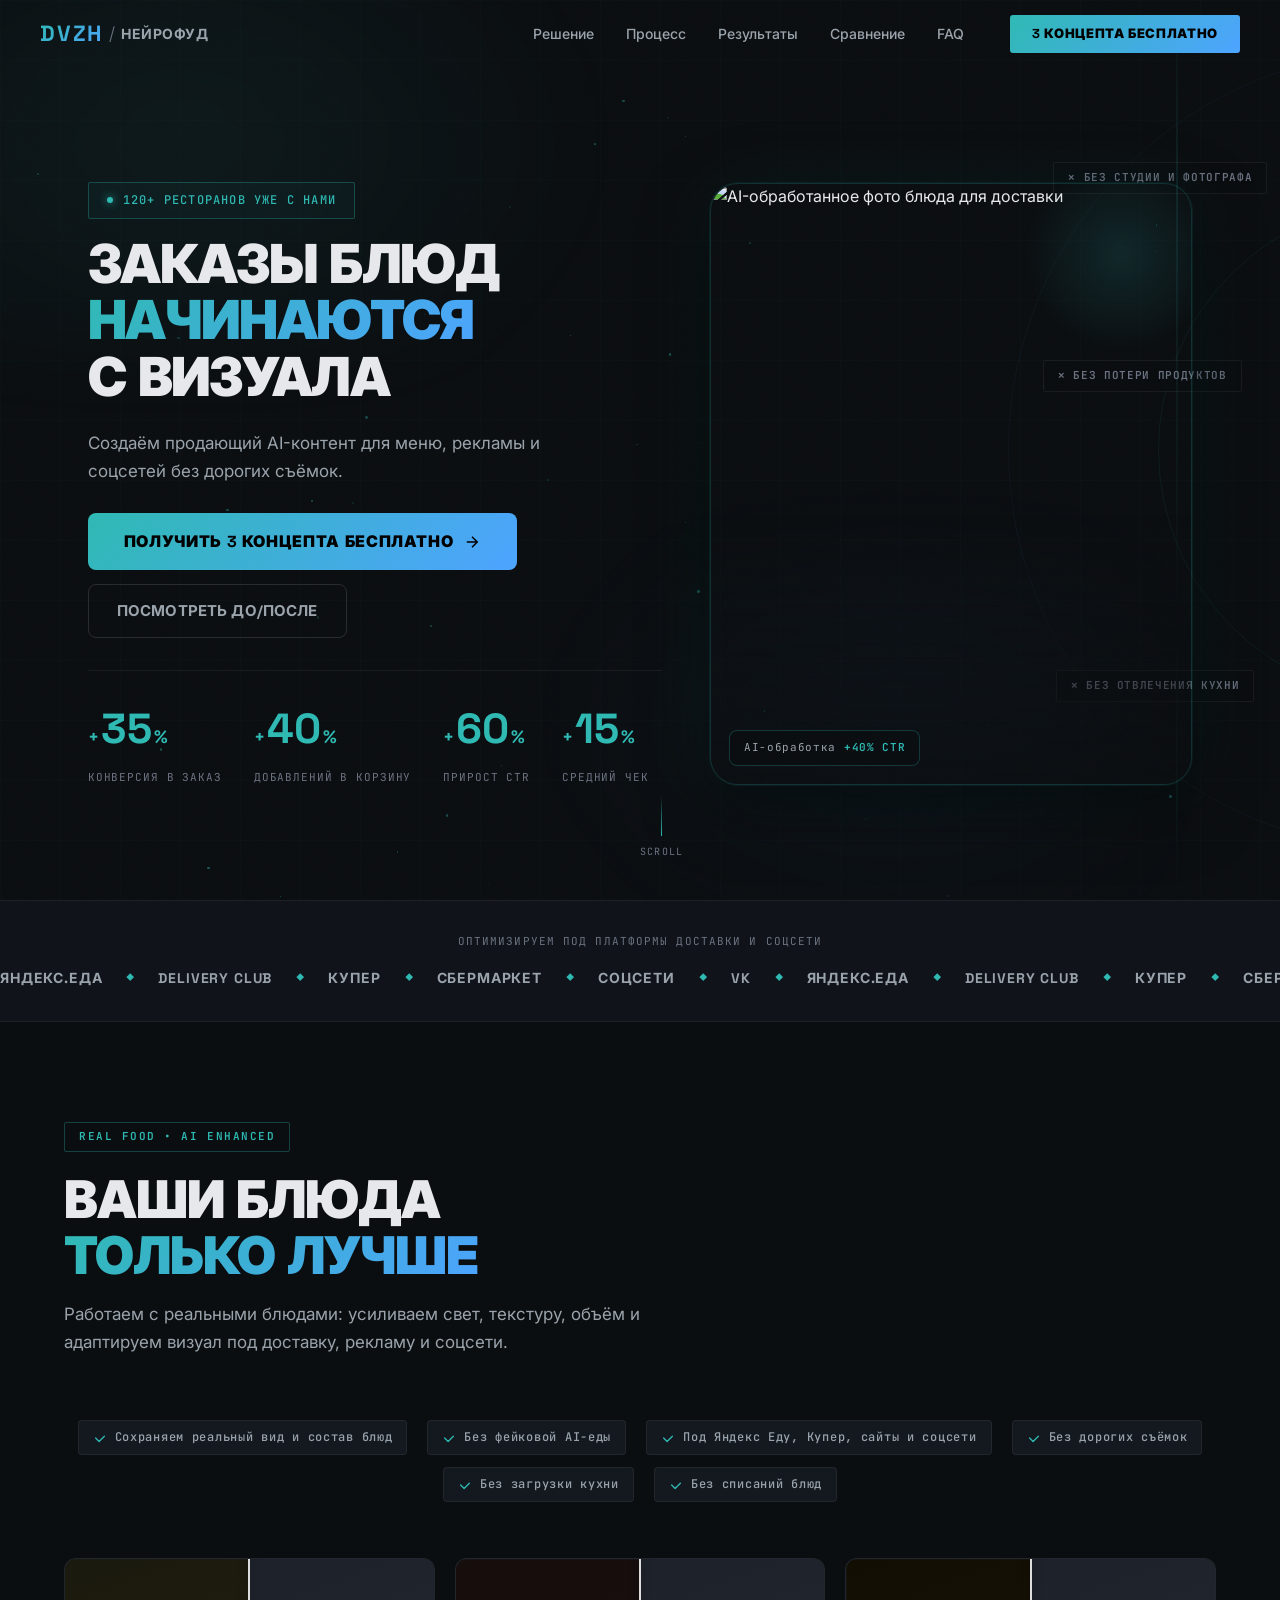
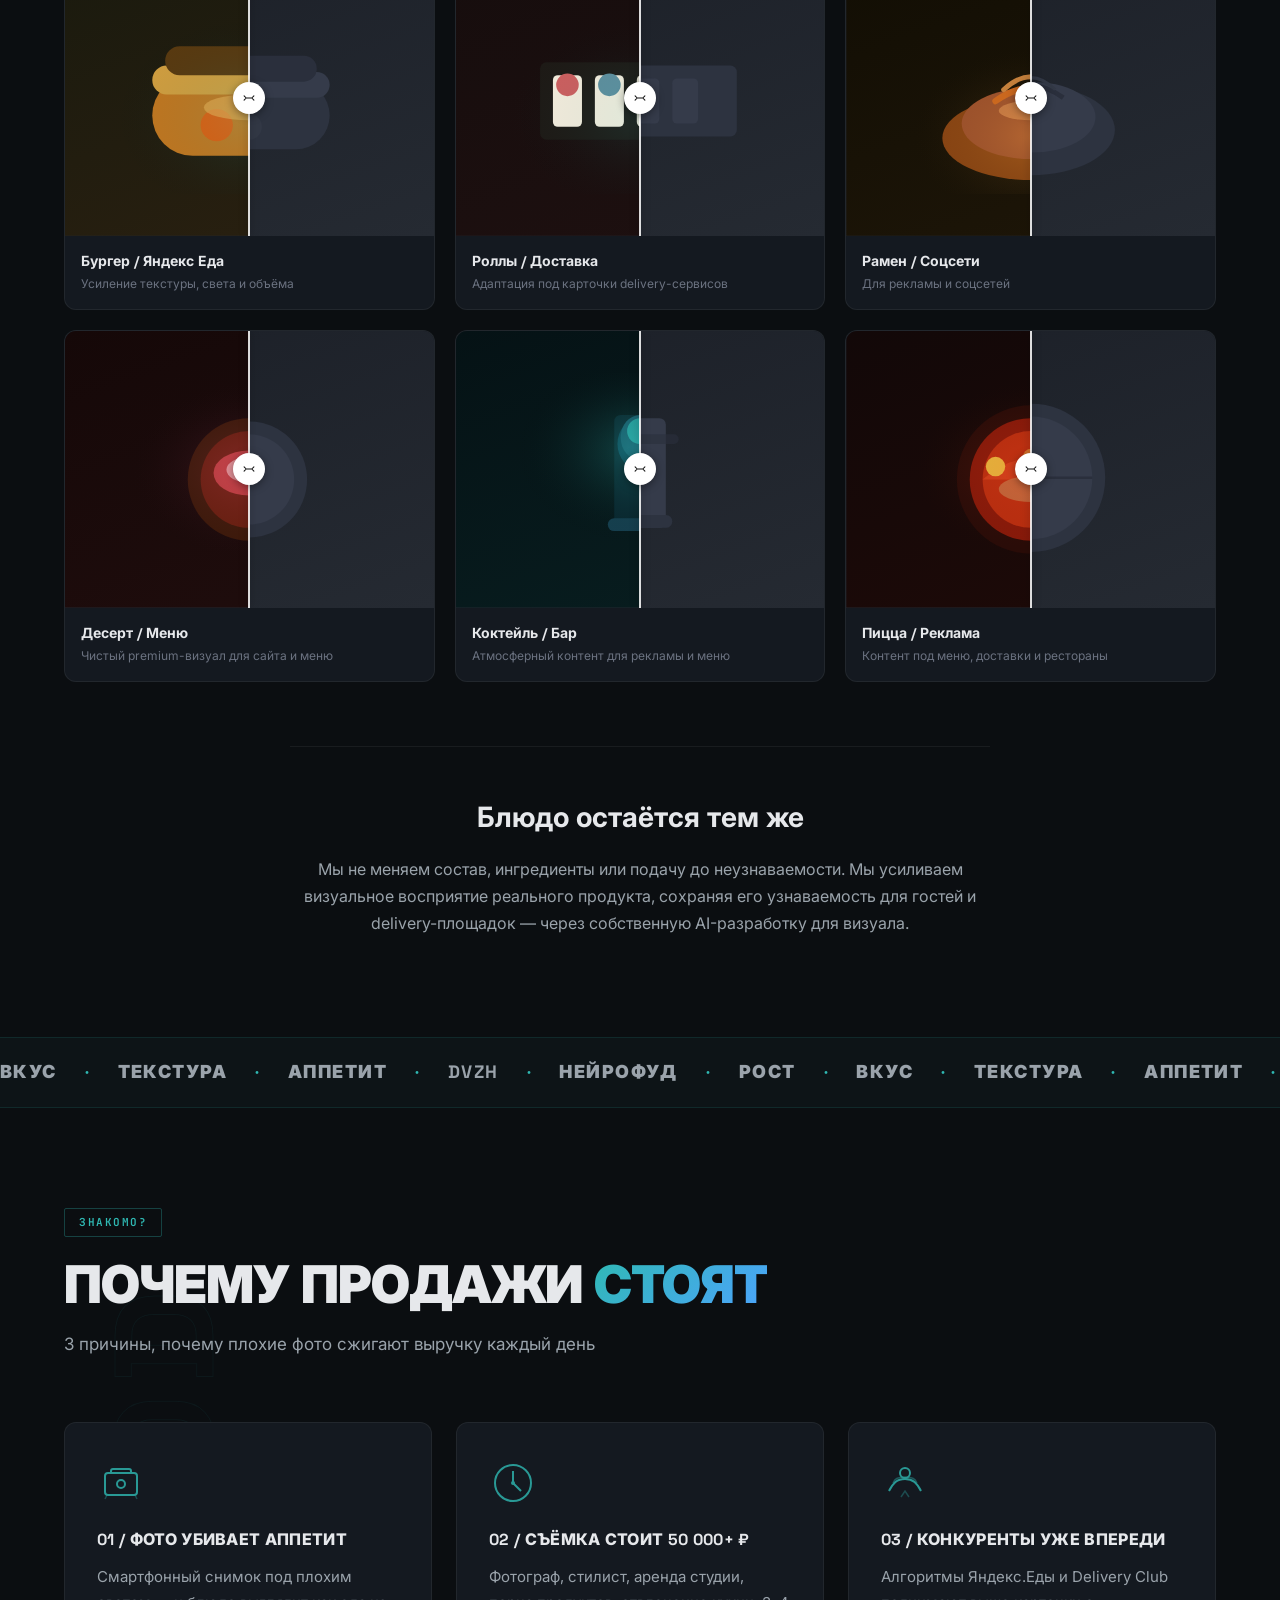
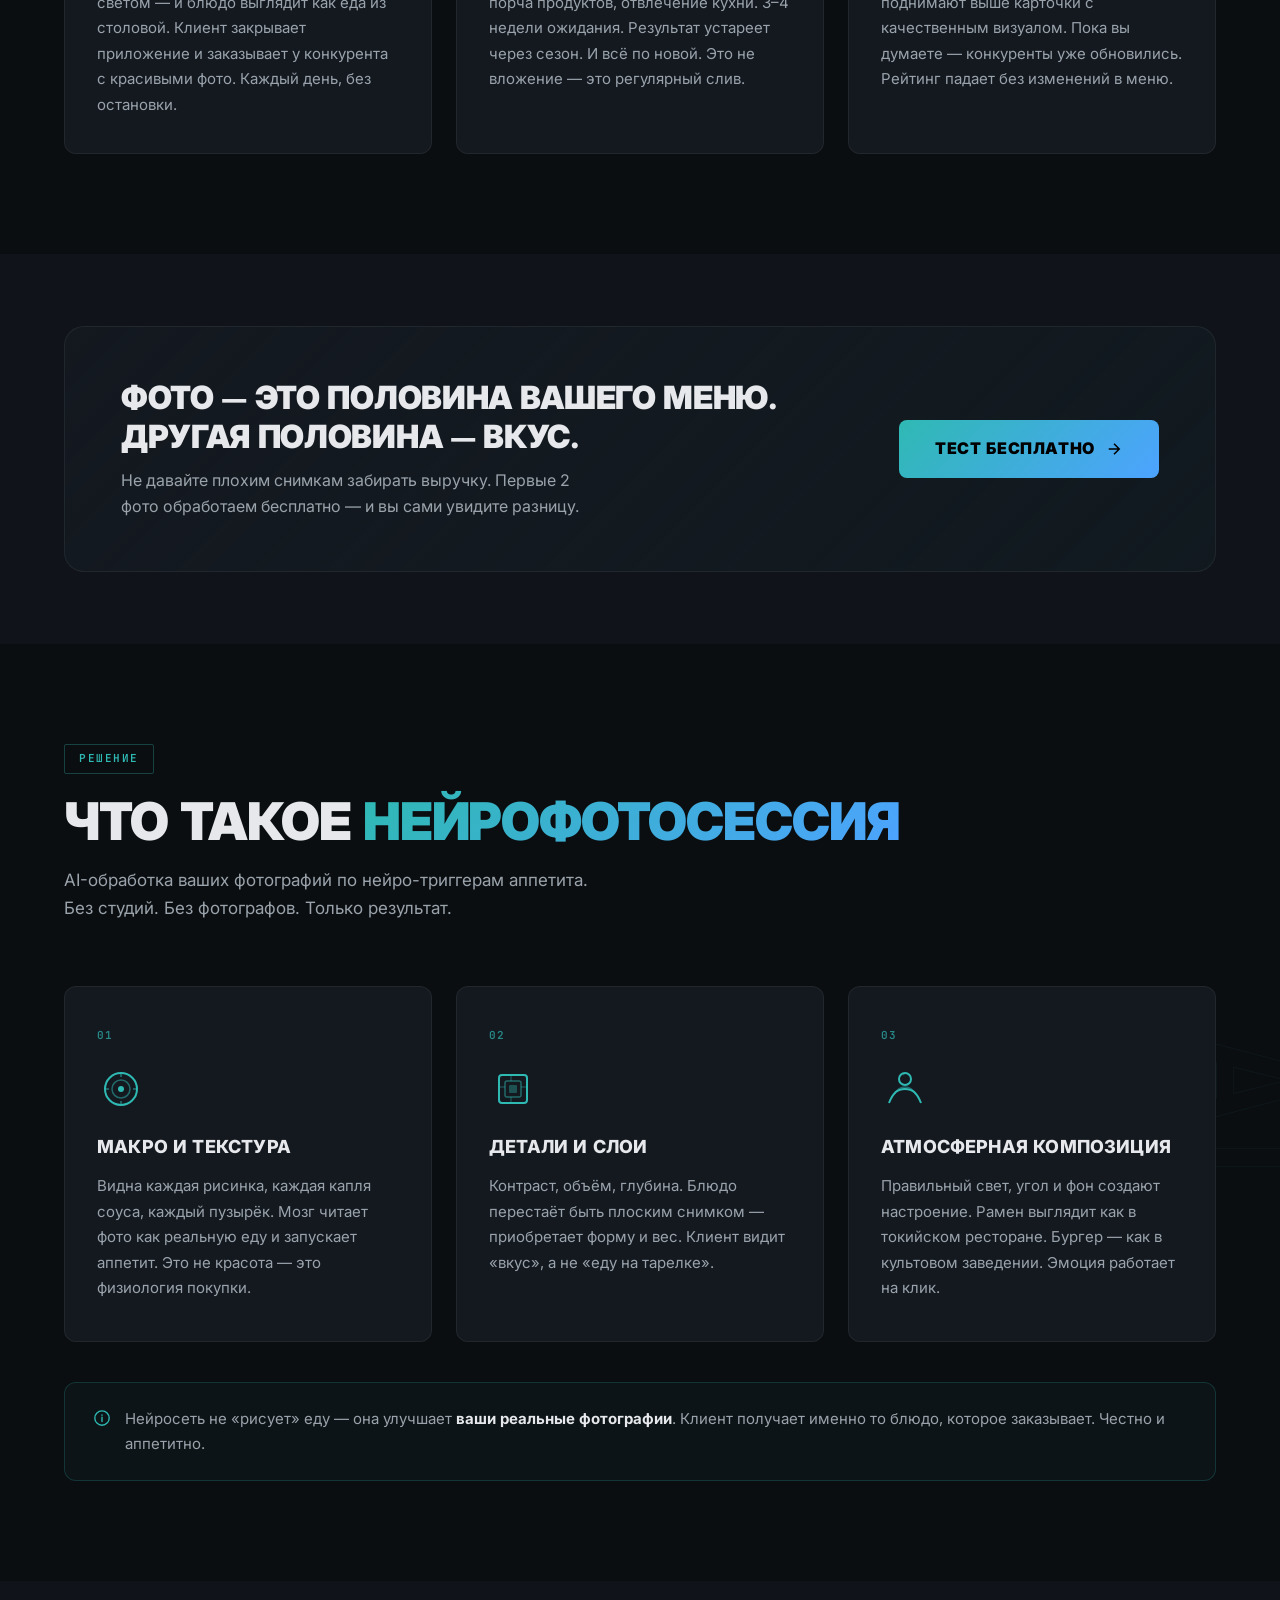
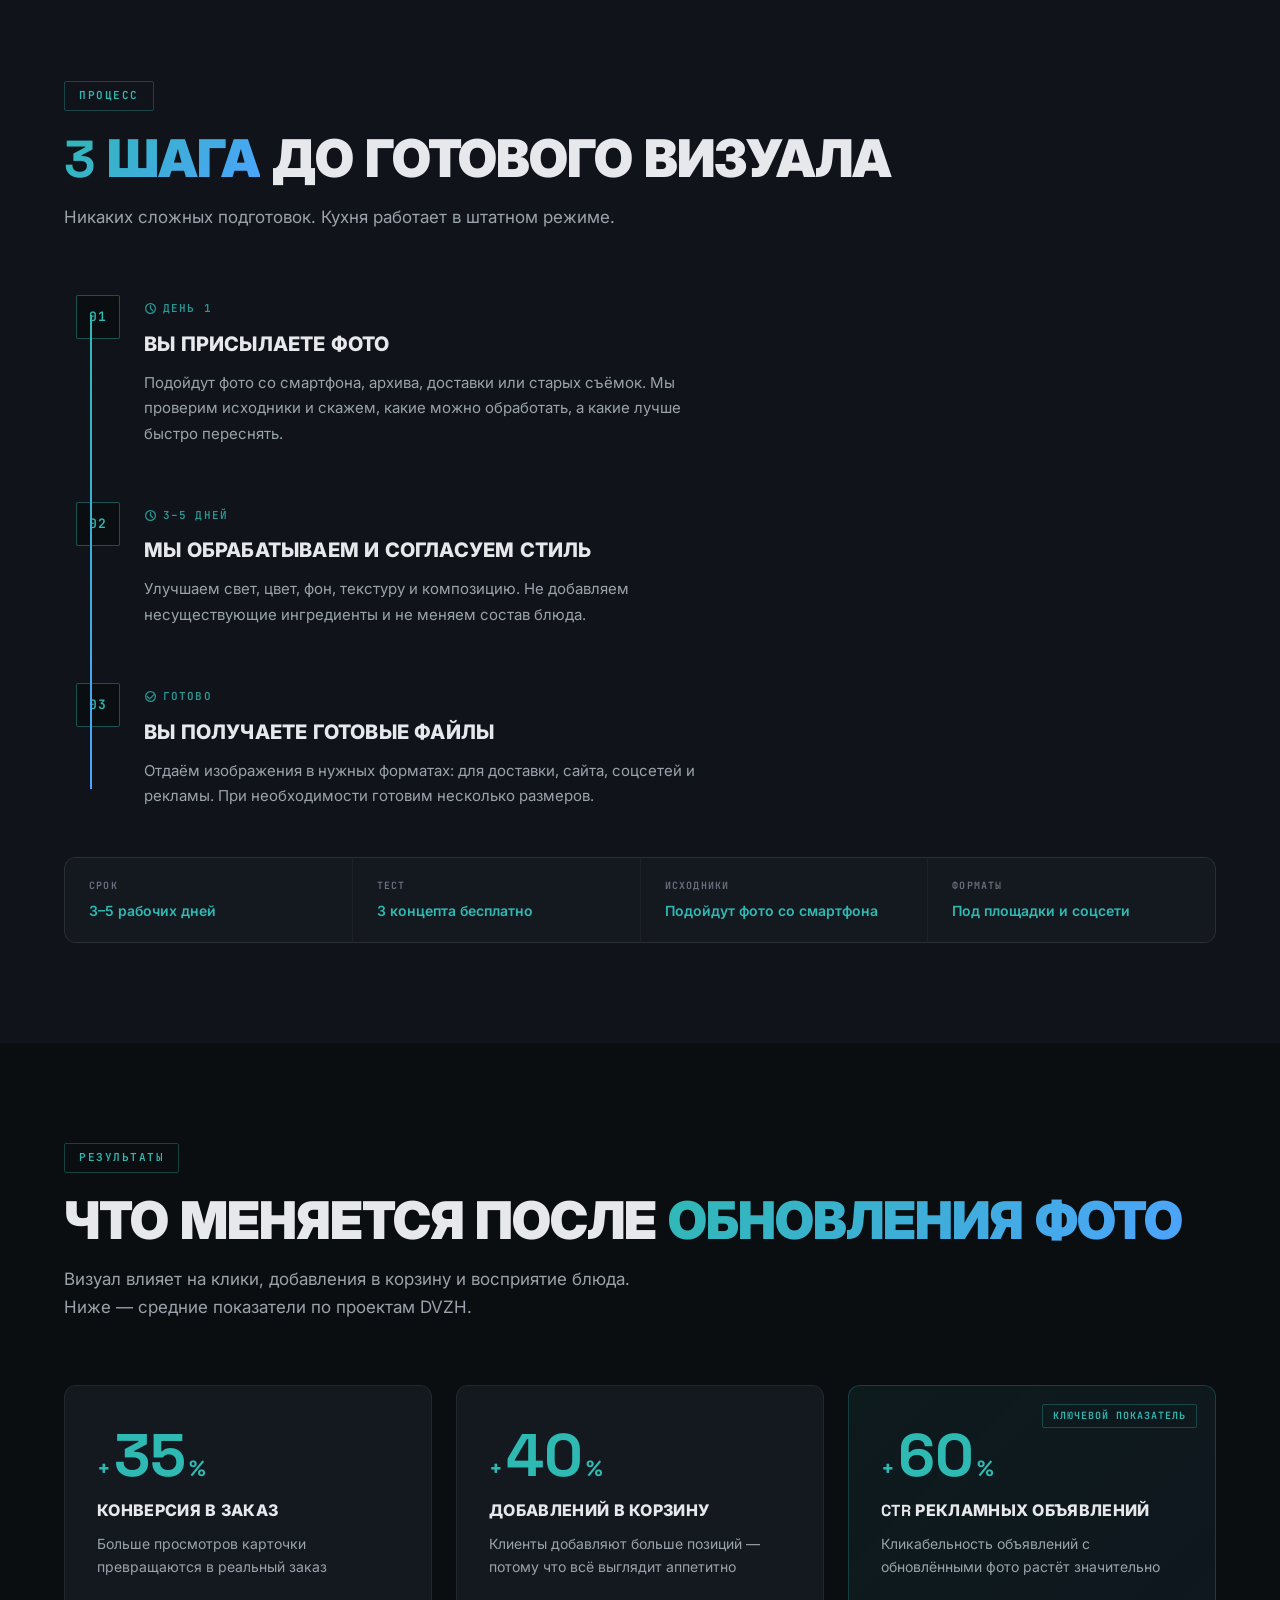
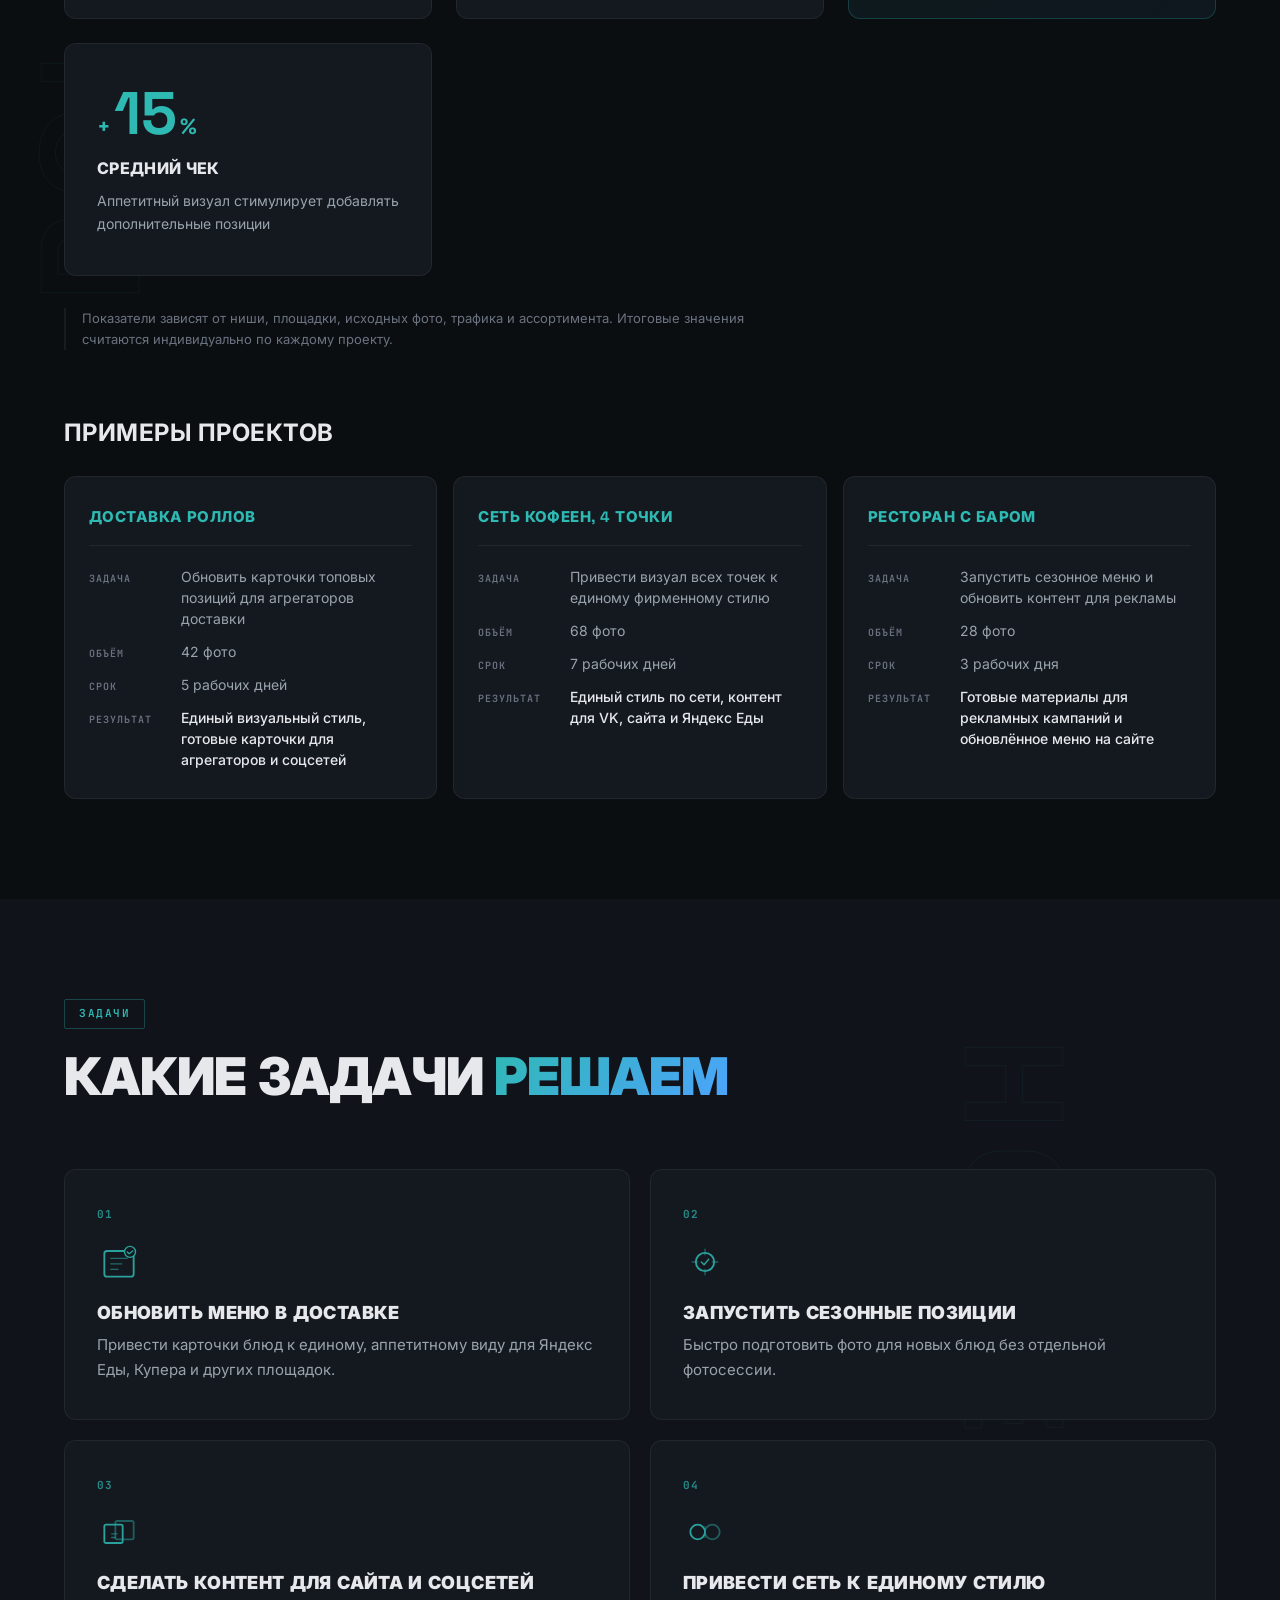
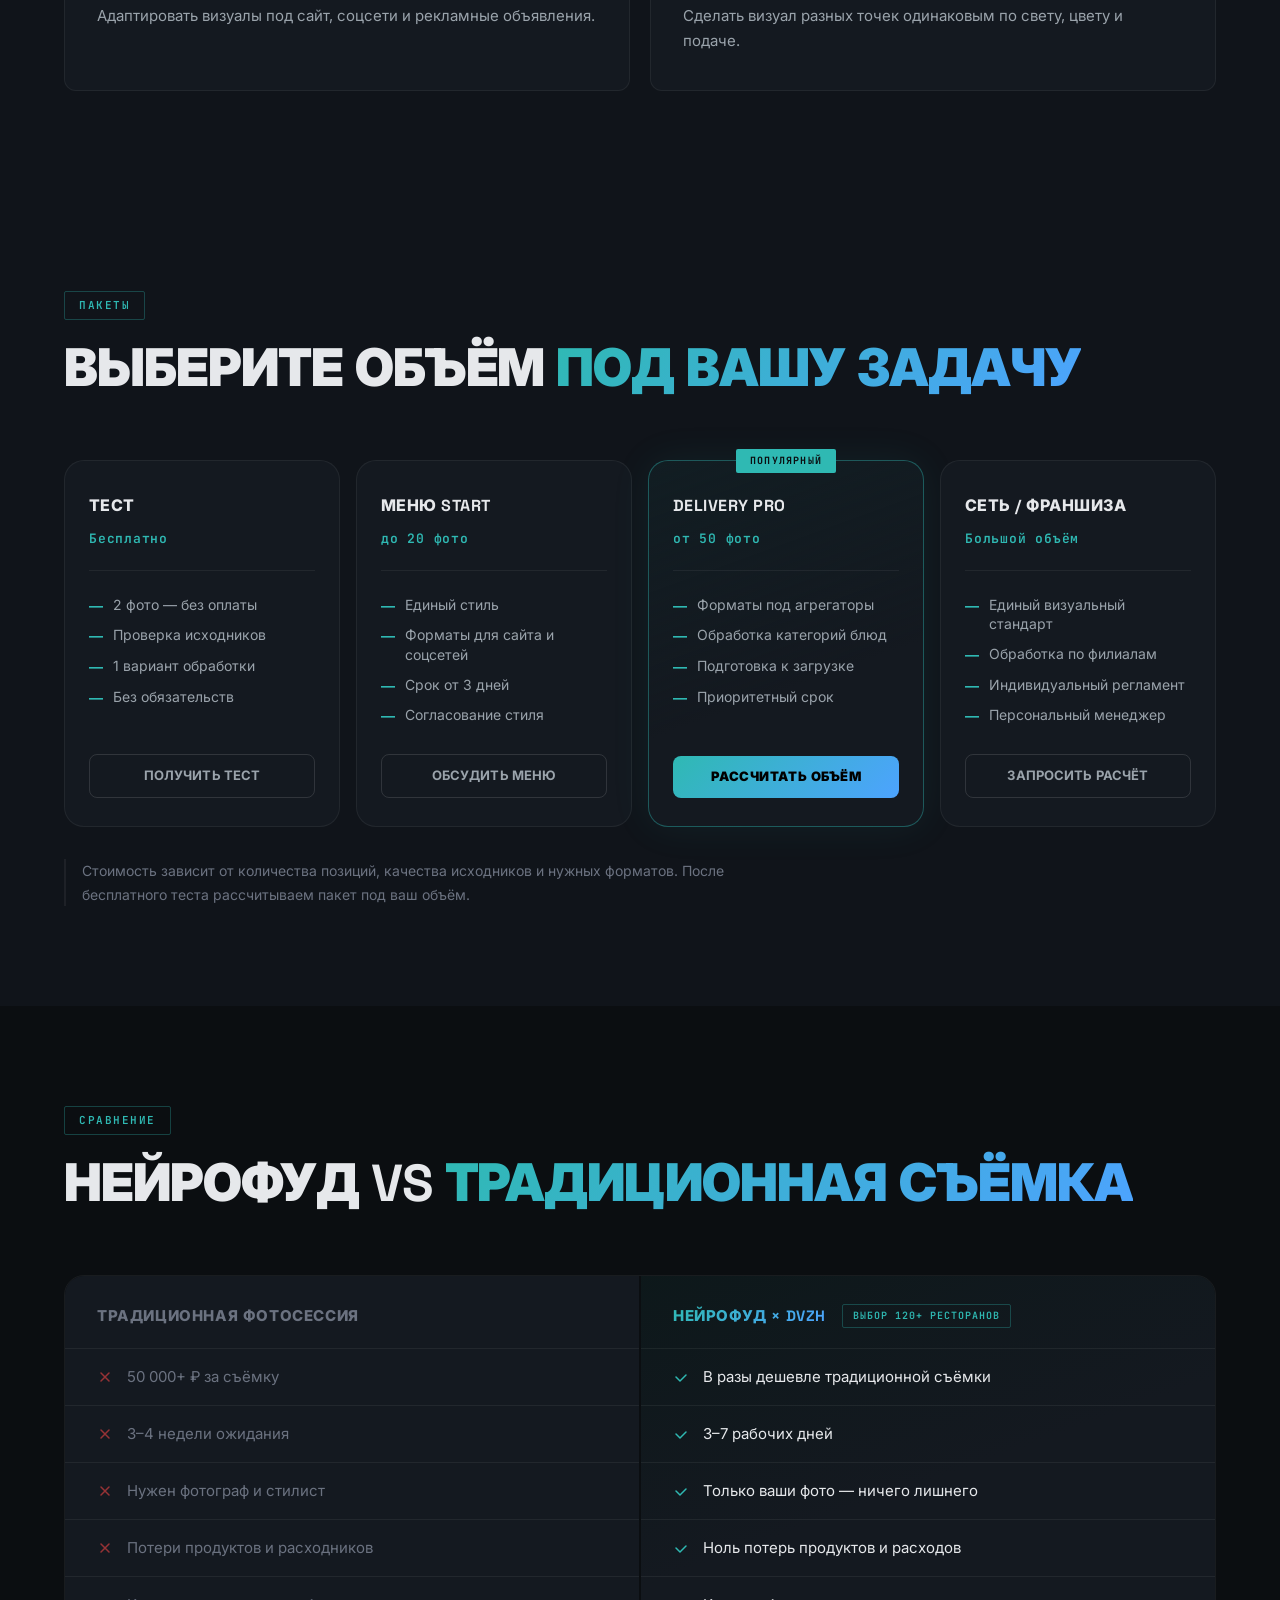
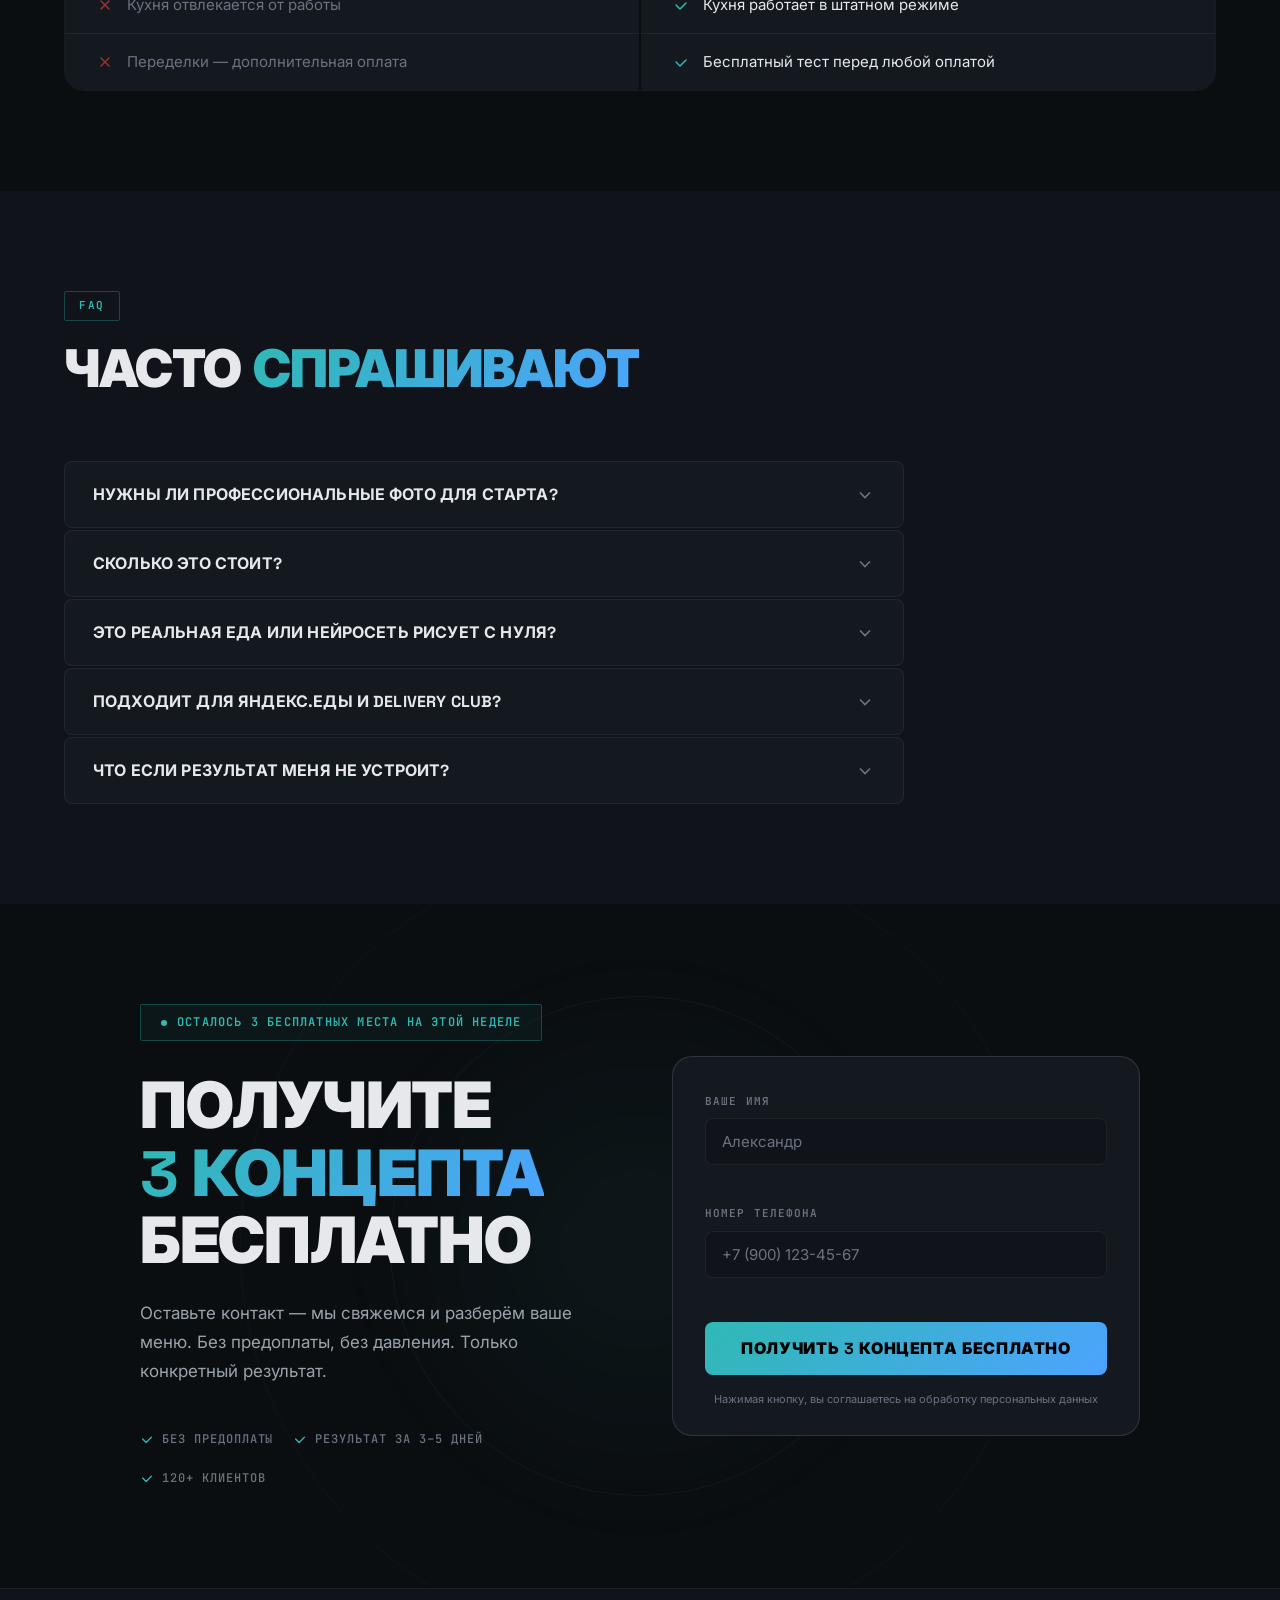
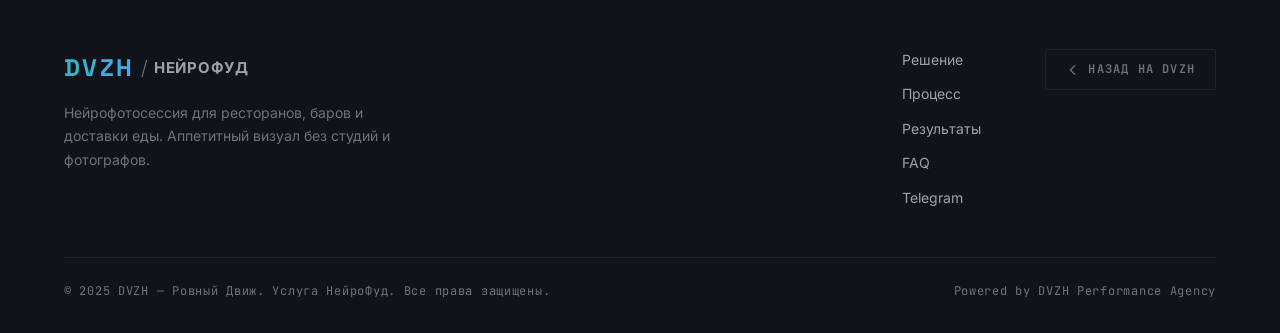
==== NeroFoodDVZH/index.html @ 3b87a1a0 "feat(neurofood): block 2.6 pricing — 4 packages with CTA buttons" ====
<!DOCTYPE html>
<html lang="ru">
<head>
    <meta charset="UTF-8">
    <meta name="viewport" content="width=device-width, initial-scale=1.0, viewport-fit=cover">
    <title>НейроФуд — AI-обработка фото блюд для ресторанов и доставки | DVZH</title>
    <meta name="description" content="Создаём продающий AI-контент для меню, рекламы и соцсетей без дорогих съёмок. Форматы под Яндекс.Еду, Delivery Club, сайт и соцсети. Результат за 3–5 дней. 3 концепта бесплатно.">
    <meta name="keywords" content="нейрофотосессия, AI обработка фото блюд, улучшение фото еды, фото для доставки еды, Яндекс.Еда фото, Delivery Club фото, ресторан фотография нейросеть">
    <meta property="og:title" content="НейроФуд — AI-обработка фото блюд для ресторанов | DVZH">
    <meta property="og:description" content="Создаём продающий AI-контент для меню, рекламы и соцсетей. Без дорогих съёмок. Результат за 3–5 дней. 3 концепта бесплатно.">
    <meta property="og:type" content="website">

    <link rel="preconnect" href="https://fonts.googleapis.com">
    <link rel="preconnect" href="https://fonts.gstatic.com" crossorigin>
    <link href="https://fonts.googleapis.com/css2?family=Inter:wght@300;400;500;600;700;800;900&family=Space+Grotesk:wght@400;500;600;700;800&family=JetBrains+Mono:wght@400;500;600&display=swap" rel="stylesheet">
    <link rel="stylesheet" href="styles.css">
</head>
<body>

    <!-- ============================================ -->
    <!-- НАВИГАЦИЯ -->
    <!-- ============================================ -->
    <nav class="nav" id="nav">
        <div class="nav__inner">
            <a href="../" class="nav__logo">
                <span class="nav__logo-dvzh">DVZH</span>
                <span class="nav__logo-sep">/</span>
                <span class="nav__logo-sub">НейроФуд</span>
            </a>
            <div class="nav__links" id="navLinks">
                <a href="#solution" class="nav__link">Решение</a>
                <a href="#how" class="nav__link">Процесс</a>
                <a href="#results" class="nav__link">Результаты</a>
                <a href="#compare" class="nav__link">Сравнение</a>
                <a href="#faq" class="nav__link">FAQ</a>
            </div>
            <a href="#cta-final" class="nav__cta">3 концепта бесплатно</a>
            <button class="nav__burger" id="navBurger" aria-label="Меню">
                <span></span><span></span><span></span>
            </button>
        </div>
    </nav>

    <!-- ============================================ -->
    <!-- HERO -->
    <!-- ============================================ -->
    <section class="hero" id="hero">
        <div class="hero__bg">
            <div class="hero__orbit hero__orbit--1"></div>
            <div class="hero__orbit hero__orbit--2"></div>
            <div class="hero__grid"></div>
            <div class="particles" id="heroParticles"></div>
            <div class="hero__aurora"></div>
            <div class="hero__aurora hero__aurora--2"></div>
            <!-- Collage drip -->
            <div class="hero__drip hero__drip--1"></div>
            <div class="hero__drip hero__drip--2"></div>
            <!-- Float tags -->
            <div class="hero__float-tag hero__float-tag--1">✕ Без студии и фотографа</div>
            <div class="hero__float-tag hero__float-tag--2">✕ Без потери продуктов</div>
            <div class="hero__float-tag hero__float-tag--3">✕ Без отвлечения кухни</div>
        </div>
        <div class="container">
            <div class="hero__inner">

                <!-- LEFT: text content -->
                <div class="hero__content">
                    <div class="hero__badge" data-animate="fade-up">
                        <span class="hero__badge-dot"></span>
                        120+ ресторанов уже с нами
                    </div>
                    <h1 class="hero__title" data-animate="fade-up" data-delay="100">
                        Заказы блюд<br>
                        <span class="hero__title-accent">начинаются</span><br>
                        с визуала
                    </h1>
                    <p class="hero__subtitle" data-animate="fade-up" data-delay="200">
                        Создаём продающий AI-контент для меню, рекламы и соцсетей без дорогих съёмок.
                    </p>
                    <div class="hero__actions" data-animate="fade-up" data-delay="300">
                        <a href="#cta-final" class="btn btn--primary btn--lg btn--magnetic">
                            Получить 3 концепта бесплатно
                            <svg class="btn__arrow" viewBox="0 0 24 24" fill="none" stroke="currentColor" stroke-width="2"><path d="M5 12h14M12 5l7 7-7 7"/></svg>
                        </a>
                        <a href="#beforeafter" class="btn btn--ghost">
                            Посмотреть до/после
                        </a>
                    </div>
                    <div class="hero__stats" data-animate="fade-up" data-delay="400">
                        <div class="hero__stat">
                            <div class="hero__stat-num">
                                <span class="hero__stat-pre">+</span><span class="hero__stat-value" data-counter="35">35</span><span class="hero__stat-suf">%</span>
                            </div>
                            <span class="hero__stat-label">конверсия в заказ</span>
                        </div>
                        <div class="hero__stat">
                            <div class="hero__stat-num">
                                <span class="hero__stat-pre">+</span><span class="hero__stat-value" data-counter="40">40</span><span class="hero__stat-suf">%</span>
                            </div>
                            <span class="hero__stat-label">добавлений в корзину</span>
                        </div>
                        <div class="hero__stat">
                            <div class="hero__stat-num">
                                <span class="hero__stat-pre">+</span><span class="hero__stat-value" data-counter="60">60</span><span class="hero__stat-suf">%</span>
                            </div>
                            <span class="hero__stat-label">прирост CTR</span>
                        </div>
                        <div class="hero__stat">
                            <div class="hero__stat-num">
                                <span class="hero__stat-pre">+</span><span class="hero__stat-value" data-counter="15">15</span><span class="hero__stat-suf">%</span>
                            </div>
                            <span class="hero__stat-label">средний чек</span>
                        </div>
                    </div>
                </div>

                <!-- RIGHT: hero photo -->
                <div class="hero__visual" data-animate="fade-up" data-delay="200">
                    <div class="hero__photo-wrap">
                        <div class="hero__photo-glow"></div>
                        <img src="./img/hero.jpg" alt="AI-обработанное фото блюда для доставки" loading="eager">
                        <div class="hero__photo-badge">
                            <span>AI-обработка</span>
                            <strong>+40% CTR</strong>
                        </div>
                    </div>
                </div>

            </div>
        </div>
        <div class="hero__scroll" data-animate="fade-up" data-delay="600">
            <div class="hero__scroll-line"></div>
            <span>Scroll</span>
        </div>
    </section>

    <!-- ============================================ -->
    <!-- ПЛАТФОРМЫ -->
    <!-- ============================================ -->
    <section class="platforms">
        <div class="container">
            <p class="platforms__label">Оптимизируем под платформы доставки и соцсети</p>
        </div>
        <div class="platforms__strip">
            <div class="platforms__track">
                <span class="platforms__item">Яндекс.Еда</span>
                <span class="platforms__dot">◆</span>
                <span class="platforms__item">Delivery Club</span>
                <span class="platforms__dot">◆</span>
                <span class="platforms__item">Купер</span>
                <span class="platforms__dot">◆</span>
                <span class="platforms__item">Сбермаркет</span>
                <span class="platforms__dot">◆</span>
                <span class="platforms__item">Соцсети</span>
                <span class="platforms__dot">◆</span>
                <span class="platforms__item">VK</span>
                <span class="platforms__dot">◆</span>
                <span class="platforms__item">Яндекс.Еда</span>
                <span class="platforms__dot">◆</span>
                <span class="platforms__item">Delivery Club</span>
                <span class="platforms__dot">◆</span>
                <span class="platforms__item">Купер</span>
                <span class="platforms__dot">◆</span>
                <span class="platforms__item">Сбермаркет</span>
                <span class="platforms__dot">◆</span>
                <span class="platforms__item">Соцсети</span>
                <span class="platforms__dot">◆</span>
                <span class="platforms__item">VK</span>
                <span class="platforms__dot">◆</span>
            </div>
        </div>
    </section>

    <!-- ============================================ -->
    <!-- ДО / ПОСЛЕ (slider cards) -->
    <!-- ============================================ -->
    <section class="ba-section" id="beforeafter">
        <div class="container">

            <div class="section-header" data-animate="fade-up">
                <span class="section-tag">REAL FOOD • AI ENHANCED</span>
                <h2 class="section-title">Ваши блюда<br><span class="text-accent">только лучше</span></h2>
                <p class="section-desc">Работаем с реальными блюдами: усиливаем свет, текстуру, объём и адаптируем визуал под доставку, рекламу и соцсети.</p>
            </div>

            <div class="ba-trust" data-animate="fade-up">
                <div class="ba-trust__item"><svg viewBox="0 0 16 16" fill="none" width="14" height="14"><path d="M3 8l4 4 6-6" stroke="currentColor" stroke-width="1.5" stroke-linecap="round" stroke-linejoin="round"/></svg> Сохраняем реальный вид и состав блюд</div>
                <div class="ba-trust__item"><svg viewBox="0 0 16 16" fill="none" width="14" height="14"><path d="M3 8l4 4 6-6" stroke="currentColor" stroke-width="1.5" stroke-linecap="round" stroke-linejoin="round"/></svg> Без фейковой AI-еды</div>
                <div class="ba-trust__item"><svg viewBox="0 0 16 16" fill="none" width="14" height="14"><path d="M3 8l4 4 6-6" stroke="currentColor" stroke-width="1.5" stroke-linecap="round" stroke-linejoin="round"/></svg> Под Яндекс Еду, Купер, сайты и соцсети</div>
                <div class="ba-trust__item"><svg viewBox="0 0 16 16" fill="none" width="14" height="14"><path d="M3 8l4 4 6-6" stroke="currentColor" stroke-width="1.5" stroke-linecap="round" stroke-linejoin="round"/></svg> Без дорогих съёмок</div>
                <div class="ba-trust__item"><svg viewBox="0 0 16 16" fill="none" width="14" height="14"><path d="M3 8l4 4 6-6" stroke="currentColor" stroke-width="1.5" stroke-linecap="round" stroke-linejoin="round"/></svg> Без загрузки кухни</div>
                <div class="ba-trust__item"><svg viewBox="0 0 16 16" fill="none" width="14" height="14"><path d="M3 8l4 4 6-6" stroke="currentColor" stroke-width="1.5" stroke-linecap="round" stroke-linejoin="round"/></svg> Без списаний блюд</div>
            </div>

            <!-- Cards grid — замени data-before/data-after на пути к реальным фото -->
            <div class="ba-grid">

                <div class="ba-card" data-animate="fade-up">
                    <div class="ba-card__slider" data-ba-slider>
                        <div class="ba-card__layer ba-card__layer--before" style="background:linear-gradient(160deg,#1c2028 0%,#252a32 100%)">
                            <span class="ba-card__lbl">ДО</span>
                            <svg class="ba-card__food" viewBox="0 0 160 120" xmlns="http://www.w3.org/2000/svg"><rect x="30" y="50" width="100" height="42" rx="21" fill="#2d3340"/><rect x="30" y="44" width="100" height="16" rx="8" fill="#353b4a"/><rect x="38" y="34" width="84" height="16" rx="8" fill="#2a2f3c"/><circle cx="80" cy="78" r="8" fill="#323845"/></svg>
                        </div>
                        <div class="ba-card__layer ba-card__layer--after" style="background:linear-gradient(160deg,#1a1a0e 0%,#2a2010 100%)">
                            <span class="ba-card__lbl ba-card__lbl--after">ПОСЛЕ</span>
                            <svg class="ba-card__food" viewBox="0 0 160 120" xmlns="http://www.w3.org/2000/svg"><defs><radialGradient id="bg1" cx="50%" cy="60%" r="55%"><stop offset="0%" stop-color="#2FB9B3" stop-opacity="0.15"/><stop offset="100%" stop-color="transparent"/></radialGradient></defs><rect x="20" y="46" width="120" height="50" rx="25" fill="#c47820"/><rect x="20" y="40" width="120" height="18" rx="9" fill="#d4a040"/><rect x="28" y="28" width="104" height="18" rx="9" fill="#5a3a10"/><circle cx="60" cy="77" r="10" fill="#e06010"/><circle cx="100" cy="77" r="10" fill="#e06010"/><ellipse cx="80" cy="66" rx="28" ry="8" fill="#f0b050" opacity="0.6"/><rect x="0" y="0" width="160" height="120" fill="url(#bg1)"/></svg>
                        </div>
                        <div class="ba-card__handle"><div class="ba-card__handle-line"></div><div class="ba-card__handle-btn"><svg viewBox="0 0 20 20" fill="none" width="14" height="14"><path d="M6 10h8M3 7l3 3-3 3M17 7l-3 3 3 3" stroke="currentColor" stroke-width="1.5" stroke-linecap="round" stroke-linejoin="round"/></svg></div></div>
                    </div>
                    <div class="ba-card__meta"><h3>Бургер / Яндекс Еда</h3><p>Усиление текстуры, света и объёма</p></div>
                </div>

                <div class="ba-card" data-animate="fade-up">
                    <div class="ba-card__slider" data-ba-slider>
                        <div class="ba-card__layer ba-card__layer--before" style="background:linear-gradient(160deg,#1c2028 0%,#252a32 100%)">
                            <span class="ba-card__lbl">ДО</span>
                            <svg class="ba-card__food" viewBox="0 0 160 120" xmlns="http://www.w3.org/2000/svg"><rect x="20" y="40" width="120" height="44" rx="4" fill="#2d3340"/><rect x="28" y="48" width="16" height="28" rx="3" fill="#353b4a"/><rect x="52" y="48" width="16" height="28" rx="3" fill="#353b4a"/><rect x="76" y="48" width="16" height="28" rx="3" fill="#353b4a"/><rect x="100" y="48" width="16" height="28" rx="3" fill="#353b4a"/></svg>
                        </div>
                        <div class="ba-card__layer ba-card__layer--after" style="background:linear-gradient(160deg,#160d0d 0%,#1e1010 100%)">
                            <span class="ba-card__lbl ba-card__lbl--after">ПОСЛЕ</span>
                            <svg class="ba-card__food" viewBox="0 0 160 120" xmlns="http://www.w3.org/2000/svg"><defs><radialGradient id="bg2" cx="50%" cy="60%" r="55%"><stop offset="0%" stop-color="#2FB9B3" stop-opacity="0.12"/><stop offset="100%" stop-color="transparent"/></radialGradient></defs><rect x="18" y="38" width="124" height="48" rx="4" fill="#1e1a16"/><rect x="26" y="46" width="18" height="32" rx="3" fill="#f8f0e0"/><circle cx="35" cy="52" r="7" fill="#d06060"/><rect x="52" y="46" width="18" height="32" rx="3" fill="#f8f0e0"/><circle cx="61" cy="52" r="7" fill="#6090a0"/><rect x="78" y="46" width="18" height="32" rx="3" fill="#f8f0e0"/><circle cx="87" cy="52" r="7" fill="#d06060"/><rect x="104" y="46" width="18" height="32" rx="3" fill="#f8f0e0"/><circle cx="113" cy="52" r="7" fill="#50c0a0"/><rect x="0" y="0" width="160" height="120" fill="url(#bg2)"/></svg>
                        </div>
                        <div class="ba-card__handle"><div class="ba-card__handle-line"></div><div class="ba-card__handle-btn"><svg viewBox="0 0 20 20" fill="none" width="14" height="14"><path d="M6 10h8M3 7l3 3-3 3M17 7l-3 3 3 3" stroke="currentColor" stroke-width="1.5" stroke-linecap="round" stroke-linejoin="round"/></svg></div></div>
                    </div>
                    <div class="ba-card__meta"><h3>Роллы / Доставка</h3><p>Адаптация под карточки delivery-сервисов</p></div>
                </div>

                <div class="ba-card" data-animate="fade-up">
                    <div class="ba-card__slider" data-ba-slider>
                        <div class="ba-card__layer ba-card__layer--before" style="background:linear-gradient(160deg,#1c2028 0%,#252a32 100%)">
                            <span class="ba-card__lbl">ДО</span>
                            <svg class="ba-card__food" viewBox="0 0 160 120" xmlns="http://www.w3.org/2000/svg"><ellipse cx="80" cy="80" rx="52" ry="28" fill="#2d3340"/><ellipse cx="80" cy="72" rx="40" ry="22" fill="#353b4a"/><path d="M60 60 Q80 45 100 60" stroke="#2a2f3c" stroke-width="3" fill="none"/><path d="M65 55 Q80 40 95 55" stroke="#323845" stroke-width="2" fill="none"/></svg>
                        </div>
                        <div class="ba-card__layer ba-card__layer--after" style="background:linear-gradient(160deg,#120e04 0%,#1e1608 100%)">
                            <span class="ba-card__lbl ba-card__lbl--after">ПОСЛЕ</span>
                            <svg class="ba-card__food" viewBox="0 0 160 120" xmlns="http://www.w3.org/2000/svg"><defs><radialGradient id="bg3" cx="50%" cy="70%" r="50%"><stop offset="0%" stop-color="#ffb040" stop-opacity="0.2"/><stop offset="100%" stop-color="transparent"/></radialGradient></defs><ellipse cx="80" cy="85" rx="55" ry="26" fill="#8b4513"/><ellipse cx="80" cy="76" rx="43" ry="22" fill="#a0522d"/><path d="M58 62 Q80 46 102 62" stroke="#d2691e" stroke-width="4" fill="none" stroke-linecap="round"/><path d="M63 55 Q80 39 97 55" stroke="#cd853f" stroke-width="3" fill="none" stroke-linecap="round"/><ellipse cx="80" cy="68" rx="20" ry="6" fill="#f4a460" opacity="0.5"/><rect x="0" y="0" width="160" height="120" fill="url(#bg3)"/></svg>
                        </div>
                        <div class="ba-card__handle"><div class="ba-card__handle-line"></div><div class="ba-card__handle-btn"><svg viewBox="0 0 20 20" fill="none" width="14" height="14"><path d="M6 10h8M3 7l3 3-3 3M17 7l-3 3 3 3" stroke="currentColor" stroke-width="1.5" stroke-linecap="round" stroke-linejoin="round"/></svg></div></div>
                    </div>
                    <div class="ba-card__meta"><h3>Рамен / Соцсети</h3><p>Для рекламы и соцсетей</p></div>
                </div>

                <div class="ba-card" data-animate="fade-up">
                    <div class="ba-card__slider" data-ba-slider>
                        <div class="ba-card__layer ba-card__layer--before" style="background:linear-gradient(160deg,#1c2028 0%,#252a32 100%)">
                            <span class="ba-card__lbl">ДО</span>
                            <svg class="ba-card__food" viewBox="0 0 160 120" xmlns="http://www.w3.org/2000/svg"><rect x="44" y="30" width="72" height="72" rx="36" fill="#2d3340"/><rect x="52" y="38" width="56" height="56" rx="28" fill="#353b4a"/></svg>
                        </div>
                        <div class="ba-card__layer ba-card__layer--after" style="background:linear-gradient(160deg,#150808 0%,#200d0d 100%)">
                            <span class="ba-card__lbl ba-card__lbl--after">ПОСЛЕ</span>
                            <svg class="ba-card__food" viewBox="0 0 160 120" xmlns="http://www.w3.org/2000/svg"><defs><radialGradient id="bg4" cx="50%" cy="50%" r="50%"><stop offset="0%" stop-color="#e05080" stop-opacity="0.2"/><stop offset="100%" stop-color="transparent"/></radialGradient></defs><circle cx="80" cy="66" r="38" fill="#3d1a0a"/><circle cx="80" cy="66" r="30" fill="#6b2010"/><ellipse cx="80" cy="62" rx="22" ry="14" fill="#c04040"/><ellipse cx="80" cy="60" rx="14" ry="8" fill="#e8a0a0"/><ellipse cx="80" cy="58" rx="7" ry="4" fill="#fff" opacity="0.15"/><rect x="0" y="0" width="160" height="120" fill="url(#bg4)"/></svg>
                        </div>
                        <div class="ba-card__handle"><div class="ba-card__handle-line"></div><div class="ba-card__handle-btn"><svg viewBox="0 0 20 20" fill="none" width="14" height="14"><path d="M6 10h8M3 7l3 3-3 3M17 7l-3 3 3 3" stroke="currentColor" stroke-width="1.5" stroke-linecap="round" stroke-linejoin="round"/></svg></div></div>
                    </div>
                    <div class="ba-card__meta"><h3>Десерт / Меню</h3><p>Чистый premium-визуал для сайта и меню</p></div>
                </div>

                <div class="ba-card" data-animate="fade-up">
                    <div class="ba-card__slider" data-ba-slider>
                        <div class="ba-card__layer ba-card__layer--before" style="background:linear-gradient(160deg,#1c2028 0%,#252a32 100%)">
                            <span class="ba-card__lbl">ДО</span>
                            <svg class="ba-card__food" viewBox="0 0 160 120" xmlns="http://www.w3.org/2000/svg"><rect x="64" y="28" width="32" height="68" rx="4" fill="#353b4a"/><rect x="60" y="88" width="40" height="8" rx="4" fill="#2d3340"/><rect x="56" y="38" width="48" height="6" rx="3" fill="#2a2f3c" opacity="0.6"/></svg>
                        </div>
                        <div class="ba-card__layer ba-card__layer--after" style="background:linear-gradient(160deg,#051215 0%,#081e20 100%)">
                            <span class="ba-card__lbl ba-card__lbl--after">ПОСЛЕ</span>
                            <svg class="ba-card__food" viewBox="0 0 160 120" xmlns="http://www.w3.org/2000/svg"><defs><radialGradient id="bg5" cx="50%" cy="40%" r="50%"><stop offset="0%" stop-color="#2FB9B3" stop-opacity="0.3"/><stop offset="100%" stop-color="transparent"/></radialGradient></defs><rect x="64" y="26" width="32" height="72" rx="4" fill="#0a2830"/><rect x="60" y="90" width="40" height="8" rx="4" fill="#164050"/><ellipse cx="80" cy="44" rx="14" ry="16" fill="#0e4a5a"/><ellipse cx="80" cy="40" rx="12" ry="14" fill="#1a6070"/><ellipse cx="80" cy="36" rx="8" ry="8" fill="#2FB9B3" opacity="0.8"/><rect x="0" y="0" width="160" height="120" fill="url(#bg5)"/></svg>
                        </div>
                        <div class="ba-card__handle"><div class="ba-card__handle-line"></div><div class="ba-card__handle-btn"><svg viewBox="0 0 20 20" fill="none" width="14" height="14"><path d="M6 10h8M3 7l3 3-3 3M17 7l-3 3 3 3" stroke="currentColor" stroke-width="1.5" stroke-linecap="round" stroke-linejoin="round"/></svg></div></div>
                    </div>
                    <div class="ba-card__meta"><h3>Коктейль / Бар</h3><p>Атмосферный контент для рекламы и меню</p></div>
                </div>

                <div class="ba-card" data-animate="fade-up">
                    <div class="ba-card__slider" data-ba-slider>
                        <div class="ba-card__layer ba-card__layer--before" style="background:linear-gradient(160deg,#1c2028 0%,#252a32 100%)">
                            <span class="ba-card__lbl">ДО</span>
                            <svg class="ba-card__food" viewBox="0 0 160 120" xmlns="http://www.w3.org/2000/svg"><circle cx="80" cy="65" r="46" fill="#2d3340"/><circle cx="80" cy="65" r="38" fill="#353b4a"/><line x1="80" y1="27" x2="80" y2="103" stroke="#2a2f3c" stroke-width="1.5"/><line x1="42" y1="65" x2="118" y2="65" stroke="#2a2f3c" stroke-width="1.5"/></svg>
                        </div>
                        <div class="ba-card__layer ba-card__layer--after" style="background:linear-gradient(160deg,#120808 0%,#1e0a08 100%)">
                            <span class="ba-card__lbl ba-card__lbl--after">ПОСЛЕ</span>
                            <svg class="ba-card__food" viewBox="0 0 160 120" xmlns="http://www.w3.org/2000/svg"><defs><radialGradient id="bg6" cx="50%" cy="50%" r="50%"><stop offset="0%" stop-color="#e04020" stop-opacity="0.2"/><stop offset="100%" stop-color="transparent"/></radialGradient></defs><circle cx="80" cy="66" r="46" fill="#2a0c08"/><circle cx="80" cy="66" r="38" fill="#8b1a0a"/><circle cx="80" cy="66" r="30" fill="#c03010"/><path d="M50 66 Q80 40 110 66" fill="#e04820" opacity="0.7"/><circle cx="58" cy="58" r="6" fill="#f0c040"/><circle cx="80" cy="52" r="5" fill="#e08030"/><circle cx="102" cy="58" r="6" fill="#f0c040"/><ellipse cx="80" cy="72" rx="20" ry="8" fill="#d0c080" opacity="0.4"/><rect x="0" y="0" width="160" height="120" fill="url(#bg6)"/></svg>
                        </div>
                        <div class="ba-card__handle"><div class="ba-card__handle-line"></div><div class="ba-card__handle-btn"><svg viewBox="0 0 20 20" fill="none" width="14" height="14"><path d="M6 10h8M3 7l3 3-3 3M17 7l-3 3 3 3" stroke="currentColor" stroke-width="1.5" stroke-linecap="round" stroke-linejoin="round"/></svg></div></div>
                    </div>
                    <div class="ba-card__meta"><h3>Пицца / Реклама</h3><p>Контент под меню, доставки и рестораны</p></div>
                </div>

            </div><!-- /.ba-grid -->

            <div class="ba-section__note" data-animate="fade-up">
                <h3 class="ba-section__note-title">Блюдо остаётся тем же</h3>
                <p class="ba-section__note-text">Мы не меняем состав, ингредиенты или подачу до неузнаваемости. Мы усиливаем визуальное восприятие реального продукта, сохраняя его узнаваемость для гостей и delivery-площадок — через собственную AI-разработку для визуала.</p>
            </div>

        </div>
    </section>

    <!-- ============================================ -->
    <!-- МАРКИЗ -->
    <!-- ============================================ -->
    <div class="marquee">
        <div class="marquee__track">
            <span class="marquee__item">Вкус</span>
            <span class="marquee__item marquee__item--accent">•</span>
            <span class="marquee__item">Текстура</span>
            <span class="marquee__item marquee__item--accent">•</span>
            <span class="marquee__item">Аппетит</span>
            <span class="marquee__item marquee__item--accent">•</span>
            <span class="marquee__item">DVZH</span>
            <span class="marquee__item marquee__item--accent">•</span>
            <span class="marquee__item">НейроФуд</span>
            <span class="marquee__item marquee__item--accent">•</span>
            <span class="marquee__item">Рост</span>
            <span class="marquee__item marquee__item--accent">•</span>
            <span class="marquee__item">Вкус</span>
            <span class="marquee__item marquee__item--accent">•</span>
            <span class="marquee__item">Текстура</span>
            <span class="marquee__item marquee__item--accent">•</span>
            <span class="marquee__item">Аппетит</span>
            <span class="marquee__item marquee__item--accent">•</span>
            <span class="marquee__item">DVZH</span>
            <span class="marquee__item marquee__item--accent">•</span>
            <span class="marquee__item">НейроФуд</span>
            <span class="marquee__item marquee__item--accent">•</span>
            <span class="marquee__item">Рост</span>
            <span class="marquee__item marquee__item--accent">•</span>
        </div>
    </div>

    <!-- ============================================ -->
    <!-- ПРОБЛЕМА -->
    <!-- ============================================ -->
    <section class="problem" id="problem">
        <span class="wm-text" aria-hidden="true">FOOD</span>
        <div class="container">
            <div class="section-header" data-animate="fade-up">
                <span class="section-tag">Знакомо?</span>
                <h2 class="section-title">Почему продажи <span class="text-accent">стоят</span></h2>
                <p class="section-desc">3 причины, почему плохие фото сжигают выручку каждый день</p>
            </div>
            <div class="problem__grid stagger-children" data-animate="fade-up">
                <div class="problem__card card-glow">
                    <div class="problem__card-icon">
                        <svg viewBox="0 0 48 48" fill="none">
                            <rect x="8" y="14" width="32" height="22" rx="3" stroke="currentColor" stroke-width="2"/>
                            <circle cx="24" cy="25" r="4" stroke="currentColor" stroke-width="2"/>
                            <path d="M14 14v-2a2 2 0 012-2h16a2 2 0 012 2v2" stroke="currentColor" stroke-width="2"/>
                            <path d="M10 36l-2 4M38 36l2 4" stroke="currentColor" stroke-width="1.5" opacity="0.4"/>
                        </svg>
                    </div>
                    <h3 class="problem__card-title">01 / Фото убивает аппетит</h3>
                    <p class="problem__card-text">Смартфонный снимок под плохим светом — и блюдо выглядит как еда из столовой. Клиент закрывает приложение и заказывает у конкурента с красивыми фото. Каждый день, без остановки.</p>
                </div>
                <div class="problem__card card-glow">
                    <div class="problem__card-icon">
                        <svg viewBox="0 0 48 48" fill="none">
                            <circle cx="24" cy="24" r="18" stroke="currentColor" stroke-width="2"/>
                            <path d="M24 12v12l8 8" stroke="currentColor" stroke-width="2"/>
                            <circle cx="24" cy="24" r="2" fill="currentColor"/>
                        </svg>
                    </div>
                    <h3 class="problem__card-title">02 / Съёмка стоит 50 000+ ₽</h3>
                    <p class="problem__card-text">Фотограф, стилист, аренда студии, порча продуктов, отвлечение кухни. 3–4 недели ожидания. Результат устареет через сезон. И всё по новой. Это не вложение — это регулярный слив.</p>
                </div>
                <div class="problem__card card-glow">
                    <div class="problem__card-icon">
                        <svg viewBox="0 0 48 48" fill="none">
                            <path d="M8 32c4-8 8-12 16-12s12 4 16 12" stroke="currentColor" stroke-width="2"/>
                            <path d="M12 24c2-4 4-6 12-6s10 2 12 6" stroke="currentColor" stroke-width="1.5" opacity="0.5"/>
                            <circle cx="24" cy="14" r="5" stroke="currentColor" stroke-width="2"/>
                            <path d="M20 38l4-6 4 6" stroke="currentColor" stroke-width="1.5" opacity="0.4"/>
                        </svg>
                    </div>
                    <h3 class="problem__card-title">03 / Конкуренты уже впереди</h3>
                    <p class="problem__card-text">Алгоритмы Яндекс.Еды и Delivery Club поднимают выше карточки с качественным визуалом. Пока вы думаете — конкуренты уже обновились. Рейтинг падает без изменений в меню.</p>
                </div>
            </div>
        </div>
    </section>

    <!-- ============================================ -->
    <!-- CTA ПРОМЕЖУТОЧНЫЙ 1 -->
    <!-- ============================================ -->
    <section class="cta-mid">
        <div class="container">
            <div class="cta-mid__inner border-glow-anim" data-animate="fade-up">
                <div class="cta-mid__text">
                    <h2>Фото — это половина вашего меню.<br>Другая половина — вкус.</h2>
                    <p>Не давайте плохим снимкам забирать выручку. Первые 2 фото обработаем бесплатно — и вы сами увидите разницу.</p>
                </div>
                <a href="#cta-final" class="btn btn--primary btn--lg">
                    Тест бесплатно
                    <svg class="btn__arrow" viewBox="0 0 24 24" fill="none" stroke="currentColor" stroke-width="2"><path d="M5 12h14M12 5l7 7-7 7"/></svg>
                </a>
            </div>
        </div>
    </section>

    <!-- ============================================ -->
    <!-- РЕШЕНИЕ -->
    <!-- ============================================ -->
    <section class="solution" id="solution">
        <span class="wm-text wm-text--right" aria-hidden="true">AI</span>
        <div class="container">
            <div class="section-header" data-animate="fade-up">
                <span class="section-tag">Решение</span>
                <h2 class="section-title">Что такое <span class="text-accent">нейрофотосессия</span></h2>
                <p class="section-desc">AI-обработка ваших фотографий по нейро-триггерам аппетита.<br>Без студий. Без фотографов. Только результат.</p>
            </div>

            <div class="solution__grid stagger-children" data-animate="fade-up">
                <div class="solution__card card-glow">
                    <div class="solution__num">01</div>
                    <div class="solution__icon">
                        <svg viewBox="0 0 48 48" fill="none">
                            <circle cx="24" cy="24" r="16" stroke="currentColor" stroke-width="2"/>
                            <circle cx="24" cy="24" r="9" stroke="currentColor" stroke-width="1.5" opacity="0.5"/>
                            <circle cx="24" cy="24" r="3" fill="currentColor"/>
                            <path d="M24 8v4M24 36v4M8 24h4M36 24h4" stroke="currentColor" stroke-width="1.5" opacity="0.6"/>
                        </svg>
                    </div>
                    <h3>Макро и текстура</h3>
                    <p>Видна каждая рисинка, каждая капля соуса, каждый пузырёк. Мозг читает фото как реальную еду и запускает аппетит. Это не красота — это физиология покупки.</p>
                </div>
                <div class="solution__card card-glow">
                    <div class="solution__num">02</div>
                    <div class="solution__icon">
                        <svg viewBox="0 0 48 48" fill="none">
                            <rect x="10" y="10" width="28" height="28" rx="3" stroke="currentColor" stroke-width="2"/>
                            <rect x="16" y="16" width="16" height="16" rx="2" stroke="currentColor" stroke-width="1.5" opacity="0.5"/>
                            <rect x="20" y="20" width="8" height="8" rx="1" fill="currentColor" opacity="0.35"/>
                            <path d="M10 22h6M32 22h6M22 10v6M22 32v6" stroke="currentColor" stroke-width="1.5" opacity="0.3"/>
                        </svg>
                    </div>
                    <h3>Детали и слои</h3>
                    <p>Контраст, объём, глубина. Блюдо перестаёт быть плоским снимком — приобретает форму и вес. Клиент видит «вкус», а не «еду на тарелке».</p>
                </div>
                <div class="solution__card card-glow">
                    <div class="solution__num">03</div>
                    <div class="solution__icon">
                        <svg viewBox="0 0 48 48" fill="none">
                            <path d="M8 38c4-10 8-14 16-14s12 4 16 14" stroke="currentColor" stroke-width="2"/>
                            <path d="M13 30c3-6 6-8 11-8s8 2 11 8" stroke="currentColor" stroke-width="1.5" opacity="0.5"/>
                            <circle cx="24" cy="14" r="6" stroke="currentColor" stroke-width="2"/>
                            <path d="M22 10c0 0 2-3 5-1" stroke="currentColor" stroke-width="1.5" opacity="0.4"/>
                        </svg>
                    </div>
                    <h3>Атмосферная композиция</h3>
                    <p>Правильный свет, угол и фон создают настроение. Рамен выглядит как в токийском ресторане. Бургер — как в культовом заведении. Эмоция работает на клик.</p>
                </div>
            </div>

            <div class="solution__note" data-animate="fade-up">
                <svg viewBox="0 0 20 20" fill="none" width="18" height="18"><path d="M10 2a8 8 0 100 16A8 8 0 0010 2z" stroke="currentColor" stroke-width="1.5"/><path d="M10 9v5M10 6.5v.5" stroke="currentColor" stroke-width="1.5" stroke-linecap="round"/></svg>
                <p>Нейросеть не «рисует» еду — она улучшает <strong>ваши реальные фотографии</strong>. Клиент получает именно то блюдо, которое заказывает. Честно и аппетитно.</p>
            </div>
        </div>
    </section>

    <!-- ============================================ -->
    <!-- КАК РАБОТАЕТ -->
    <!-- ============================================ -->
    <section class="how" id="how">
        <div class="container">
            <div class="section-header" data-animate="fade-up">
                <span class="section-tag">Процесс</span>
                <h2 class="section-title"><span class="text-accent">3 шага</span> до готового визуала</h2>
                <p class="section-desc">Никаких сложных подготовок. Кухня работает в штатном режиме.</p>
            </div>

            <div class="how__pipeline" data-animate="fade-up">
                <div class="how__line"></div>
                <div class="how__line-fill" id="howLineFill"></div>

                <div class="how__step" data-animate="fade-up" data-delay="0">
                    <div class="how__step-num">01</div>
                    <div class="how__step-content">
                        <div class="how__step-time">
                            <svg viewBox="0 0 16 16" fill="none" width="13" height="13"><circle cx="8" cy="8" r="6" stroke="currentColor" stroke-width="1.5"/><path d="M8 4.5V8l2.5 2.5" stroke="currentColor" stroke-width="1.5" stroke-linecap="round"/></svg>
                            День 1
                        </div>
                        <h3>Вы присылаете фото</h3>
                        <p>Подойдут фото со смартфона, архива, доставки или старых съёмок. Мы проверим исходники и скажем, какие можно обработать, а какие лучше быстро переснять.</p>
                    </div>
                </div>

                <div class="how__step" data-animate="fade-up" data-delay="120">
                    <div class="how__step-num">02</div>
                    <div class="how__step-content">
                        <div class="how__step-time">
                            <svg viewBox="0 0 16 16" fill="none" width="13" height="13"><circle cx="8" cy="8" r="6" stroke="currentColor" stroke-width="1.5"/><path d="M8 4.5V8l2.5 2.5" stroke="currentColor" stroke-width="1.5" stroke-linecap="round"/></svg>
                            3–5 дней
                        </div>
                        <h3>Мы обрабатываем и согласуем стиль</h3>
                        <p>Улучшаем свет, цвет, фон, текстуру и композицию. Не добавляем несуществующие ингредиенты и не меняем состав блюда.</p>
                    </div>
                </div>

                <div class="how__step" data-animate="fade-up" data-delay="240">
                    <div class="how__step-num">03</div>
                    <div class="how__step-content">
                        <div class="how__step-time">
                            <svg viewBox="0 0 16 16" fill="none" width="13" height="13"><circle cx="8" cy="8" r="6" stroke="currentColor" stroke-width="1.5"/><path d="M4 8l3 3 5-5" stroke="currentColor" stroke-width="1.5" stroke-linecap="round" stroke-linejoin="round"/></svg>
                            Готово
                        </div>
                        <h3>Вы получаете готовые файлы</h3>
                        <p>Отдаём изображения в нужных форматах: для доставки, сайта, соцсетей и рекламы. При необходимости готовим несколько размеров.</p>
                    </div>
                </div>
            </div>

            <div class="how__minilist" data-animate="fade-up">
                <div class="how__minilist-item">
                    <span class="how__minilist-key">Срок</span>
                    <span class="how__minilist-val">3–5 рабочих дней</span>
                </div>
                <div class="how__minilist-item">
                    <span class="how__minilist-key">Тест</span>
                    <span class="how__minilist-val">3 концепта бесплатно</span>
                </div>
                <div class="how__minilist-item">
                    <span class="how__minilist-key">Исходники</span>
                    <span class="how__minilist-val">Подойдут фото со смартфона</span>
                </div>
                <div class="how__minilist-item">
                    <span class="how__minilist-key">Форматы</span>
                    <span class="how__minilist-val">Под площадки и соцсети</span>
                </div>
            </div>
        </div>
    </section>

    <!-- ============================================ -->
    <!-- РЕЗУЛЬТАТЫ -->
    <!-- ============================================ -->
    <section class="results" id="results">
        <span class="wm-text" aria-hidden="true">ROI</span>
        <div class="container">
            <div class="section-header" data-animate="fade-up">
                <span class="section-tag">Результаты</span>
                <h2 class="section-title">Что меняется после <span class="text-accent">обновления фото</span></h2>
                <p class="section-desc">Визуал влияет на клики, добавления в корзину и восприятие блюда. Ниже — средние показатели по проектам DVZH.</p>
            </div>

            <!-- Метрики -->
            <div class="results__grid stagger-children" data-animate="fade-up">
                <div class="results__card card-glow">
                    <div class="results__value">
                        <span class="results__pre">+</span><span class="results__num" data-counter="35">35</span><span class="results__suf">%</span>
                    </div>
                    <h3>Конверсия в заказ</h3>
                    <p>Больше просмотров карточки превращаются в реальный заказ</p>
                </div>
                <div class="results__card card-glow">
                    <div class="results__value">
                        <span class="results__pre">+</span><span class="results__num" data-counter="40">40</span><span class="results__suf">%</span>
                    </div>
                    <h3>Добавлений в корзину</h3>
                    <p>Клиенты добавляют больше позиций — потому что всё выглядит аппетитно</p>
                </div>
                <div class="results__card results__card--featured card-glow">
                    <div class="results__badge-top">Ключевой показатель</div>
                    <div class="results__value">
                        <span class="results__pre">+</span><span class="results__num" data-counter="60">60</span><span class="results__suf">%</span>
                    </div>
                    <h3>CTR рекламных объявлений</h3>
                    <p>Кликабельность объявлений с обновлёнными фото растёт значительно</p>
                </div>
                <div class="results__card card-glow">
                    <div class="results__value">
                        <span class="results__pre">+</span><span class="results__num" data-counter="15">15</span><span class="results__suf">%</span>
                    </div>
                    <h3>Средний чек</h3>
                    <p>Аппетитный визуал стимулирует добавлять дополнительные позиции</p>
                </div>
            </div>

            <p class="results__disclaimer" data-animate="fade-up">
                Показатели зависят от ниши, площадки, исходных фото, трафика и ассортимента. Итоговые значения считаются индивидуально по каждому проекту.
            </p>

            <!-- Кейсы -->
            <div class="cases" data-animate="fade-up">
                <h3 class="cases__title">Примеры проектов</h3>
                <div class="cases__grid stagger-children">

                    <div class="cases__card">
                        <div class="cases__type">Доставка роллов</div>
                        <div class="cases__rows">
                            <div class="cases__row">
                                <span class="cases__key">Задача</span>
                                <span class="cases__val">Обновить карточки топовых позиций для агрегаторов доставки</span>
                            </div>
                            <div class="cases__row">
                                <span class="cases__key">Объём</span>
                                <span class="cases__val">42 фото</span>
                            </div>
                            <div class="cases__row">
                                <span class="cases__key">Срок</span>
                                <span class="cases__val">5 рабочих дней</span>
                            </div>
                            <div class="cases__row cases__row--result">
                                <span class="cases__key">Результат</span>
                                <span class="cases__val">Единый визуальный стиль, готовые карточки для агрегаторов и соцсетей</span>
                            </div>
                        </div>
                    </div>

                    <div class="cases__card">
                        <div class="cases__type">Сеть кофеен, 4 точки</div>
                        <div class="cases__rows">
                            <div class="cases__row">
                                <span class="cases__key">Задача</span>
                                <span class="cases__val">Привести визуал всех точек к единому фирменному стилю</span>
                            </div>
                            <div class="cases__row">
                                <span class="cases__key">Объём</span>
                                <span class="cases__val">68 фото</span>
                            </div>
                            <div class="cases__row">
                                <span class="cases__key">Срок</span>
                                <span class="cases__val">7 рабочих дней</span>
                            </div>
                            <div class="cases__row cases__row--result">
                                <span class="cases__key">Результат</span>
                                <span class="cases__val">Единый стиль по сети, контент для VK, сайта и Яндекс&nbsp;Еды</span>
                            </div>
                        </div>
                    </div>

                    <div class="cases__card">
                        <div class="cases__type">Ресторан с баром</div>
                        <div class="cases__rows">
                            <div class="cases__row">
                                <span class="cases__key">Задача</span>
                                <span class="cases__val">Запустить сезонное меню и обновить контент для рекламы</span>
                            </div>
                            <div class="cases__row">
                                <span class="cases__key">Объём</span>
                                <span class="cases__val">28 фото</span>
                            </div>
                            <div class="cases__row">
                                <span class="cases__key">Срок</span>
                                <span class="cases__val">3 рабочих дня</span>
                            </div>
                            <div class="cases__row cases__row--result">
                                <span class="cases__key">Результат</span>
                                <span class="cases__val">Готовые материалы для рекламных кампаний и обновлённое меню на сайте</span>
                            </div>
                        </div>
                    </div>

                </div>
            </div>

        </div>
    </section>

    <!-- ============================================ -->
    <!-- ЗАДАЧИ -->
    <!-- ============================================ -->
    <section class="tasks" id="tasks">
        <span class="wm-text wm-text--right" aria-hidden="true">HoReCa</span>
        <div class="container">
            <div class="section-header" data-animate="fade-up">
                <span class="section-tag">Задачи</span>
                <h2 class="section-title">Какие задачи <span class="text-accent">решаем</span></h2>
            </div>

            <div class="tasks__grid stagger-children" data-animate="fade-up">

                <div class="tasks__card card-glow">
                    <div class="tasks__num">01</div>
                    <div class="tasks__icon">
                        <svg viewBox="0 0 48 48" fill="none">
                            <rect x="8" y="12" width="32" height="28" rx="3" stroke="currentColor" stroke-width="2"/>
                            <path d="M15 20h18M15 26h12M15 32h8" stroke="currentColor" stroke-width="1.5" stroke-linecap="round" opacity="0.6"/>
                            <circle cx="36" cy="13" r="6" fill="var(--bg-card)" stroke="currentColor" stroke-width="1.5"/>
                            <path d="M33 13l2 2 4-3" stroke="currentColor" stroke-width="1.5" stroke-linecap="round" stroke-linejoin="round"/>
                        </svg>
                    </div>
                    <h3>Обновить меню в доставке</h3>
                    <p>Привести карточки блюд к единому, аппетитному виду для Яндекс Еды, Купера и других площадок.</p>
                </div>

                <div class="tasks__card card-glow">
                    <div class="tasks__num">02</div>
                    <div class="tasks__icon">
                        <svg viewBox="0 0 48 48" fill="none">
                            <path d="M24 10v6M24 32v6M10 24h6M32 24h6" stroke="currentColor" stroke-width="1.5" stroke-linecap="round" opacity="0.5"/>
                            <circle cx="24" cy="24" r="10" stroke="currentColor" stroke-width="2"/>
                            <path d="M20 24l3 3 5-6" stroke="currentColor" stroke-width="1.5" stroke-linecap="round" stroke-linejoin="round"/>
                        </svg>
                    </div>
                    <h3>Запустить сезонные позиции</h3>
                    <p>Быстро подготовить фото для новых блюд без отдельной фотосессии.</p>
                </div>

                <div class="tasks__card card-glow">
                    <div class="tasks__num">03</div>
                    <div class="tasks__icon">
                        <svg viewBox="0 0 48 48" fill="none">
                            <rect x="8" y="16" width="20" height="20" rx="2" stroke="currentColor" stroke-width="2"/>
                            <rect x="20" y="12" width="20" height="20" rx="2" stroke="currentColor" stroke-width="2" opacity="0.5"/>
                            <path d="M16 26h6M16 30h4" stroke="currentColor" stroke-width="1.5" stroke-linecap="round" opacity="0.6"/>
                        </svg>
                    </div>
                    <h3>Сделать контент для сайта и соцсетей</h3>
                    <p>Адаптировать визуалы под сайт, соцсети и рекламные объявления.</p>
                </div>

                <div class="tasks__card card-glow">
                    <div class="tasks__num">04</div>
                    <div class="tasks__icon">
                        <svg viewBox="0 0 48 48" fill="none">
                            <circle cx="16" cy="24" r="8" stroke="currentColor" stroke-width="2"/>
                            <circle cx="32" cy="24" r="8" stroke="currentColor" stroke-width="2" opacity="0.5"/>
                            <path d="M24 18v12" stroke="currentColor" stroke-width="1.5" stroke-linecap="round" opacity="0.4"/>
                        </svg>
                    </div>
                    <h3>Привести сеть к единому стилю</h3>
                    <p>Сделать визуал разных точек одинаковым по свету, цвету и подаче.</p>
                </div>

            </div>
        </div>
    </section>

    <!-- ============================================ -->
    <!-- ПАКЕТЫ -->
    <!-- ============================================ -->
    <section class="pricing" id="pricing">
        <div class="container">
            <div class="section-header" data-animate="fade-up">
                <span class="section-tag">Пакеты</span>
                <h2 class="section-title">Выберите объём <span class="text-accent">под вашу задачу</span></h2>
            </div>

            <div class="pricing__grid stagger-children" data-animate="fade-up">

                <div class="pricing__card">
                    <div class="pricing__label">Тест</div>
                    <div class="pricing__price">Бесплатно</div>
                    <ul class="pricing__list">
                        <li>2 фото — без оплаты</li>
                        <li>Проверка исходников</li>
                        <li>1 вариант обработки</li>
                        <li>Без обязательств</li>
                    </ul>
                    <a href="#cta-final" class="btn btn--ghost pricing__btn">Получить тест</a>
                </div>

                <div class="pricing__card">
                    <div class="pricing__label">Меню Start</div>
                    <div class="pricing__price">до 20 фото</div>
                    <ul class="pricing__list">
                        <li>Единый стиль</li>
                        <li>Форматы для сайта и соцсетей</li>
                        <li>Срок от 3 дней</li>
                        <li>Согласование стиля</li>
                    </ul>
                    <a href="#cta-final" class="btn btn--ghost pricing__btn">Обсудить меню</a>
                </div>

                <div class="pricing__card pricing__card--featured">
                    <div class="pricing__badge">Популярный</div>
                    <div class="pricing__label">Delivery Pro</div>
                    <div class="pricing__price">от 50 фото</div>
                    <ul class="pricing__list">
                        <li>Форматы под агрегаторы</li>
                        <li>Обработка категорий блюд</li>
                        <li>Подготовка к загрузке</li>
                        <li>Приоритетный срок</li>
                    </ul>
                    <a href="#cta-final" class="btn btn--primary pricing__btn">Рассчитать объём</a>
                </div>

                <div class="pricing__card">
                    <div class="pricing__label">Сеть / Франшиза</div>
                    <div class="pricing__price">Большой объём</div>
                    <ul class="pricing__list">
                        <li>Единый визуальный стандарт</li>
                        <li>Обработка по филиалам</li>
                        <li>Индивидуальный регламент</li>
                        <li>Персональный менеджер</li>
                    </ul>
                    <a href="#cta-final" class="btn btn--ghost pricing__btn">Запросить расчёт</a>
                </div>

            </div>

            <p class="pricing__note" data-animate="fade-up">
                Стоимость зависит от количества позиций, качества исходников и нужных форматов. После бесплатного теста рассчитываем пакет под ваш объём.
            </p>
        </div>
    </section>

    <!-- ============================================ -->
    <!-- СРАВНЕНИЕ -->
    <!-- ============================================ -->
    <section class="compare" id="compare">
        <div class="container">
            <div class="section-header" data-animate="fade-up">
                <span class="section-tag">Сравнение</span>
                <h2 class="section-title">НейроФуд vs <span class="text-accent">традиционная съёмка</span></h2>
            </div>

            <div class="compare__wrap" data-animate="fade-up">
                <div class="compare__col compare__col--old">
                    <div class="compare__head">
                        <span class="compare__head-label compare__head-label--bad">Традиционная фотосессия</span>
                    </div>
                    <div class="compare__row compare__row--bad">
                        <svg viewBox="0 0 16 16" fill="none" width="16" height="16"><path d="M4 4l8 8M12 4L4 12" stroke="currentColor" stroke-width="1.5" stroke-linecap="round"/></svg>
                        50 000+ ₽ за съёмку
                    </div>
                    <div class="compare__row compare__row--bad">
                        <svg viewBox="0 0 16 16" fill="none" width="16" height="16"><path d="M4 4l8 8M12 4L4 12" stroke="currentColor" stroke-width="1.5" stroke-linecap="round"/></svg>
                        3–4 недели ожидания
                    </div>
                    <div class="compare__row compare__row--bad">
                        <svg viewBox="0 0 16 16" fill="none" width="16" height="16"><path d="M4 4l8 8M12 4L4 12" stroke="currentColor" stroke-width="1.5" stroke-linecap="round"/></svg>
                        Нужен фотограф и стилист
                    </div>
                    <div class="compare__row compare__row--bad">
                        <svg viewBox="0 0 16 16" fill="none" width="16" height="16"><path d="M4 4l8 8M12 4L4 12" stroke="currentColor" stroke-width="1.5" stroke-linecap="round"/></svg>
                        Потери продуктов и расходников
                    </div>
                    <div class="compare__row compare__row--bad">
                        <svg viewBox="0 0 16 16" fill="none" width="16" height="16"><path d="M4 4l8 8M12 4L4 12" stroke="currentColor" stroke-width="1.5" stroke-linecap="round"/></svg>
                        Кухня отвлекается от работы
                    </div>
                    <div class="compare__row compare__row--bad">
                        <svg viewBox="0 0 16 16" fill="none" width="16" height="16"><path d="M4 4l8 8M12 4L4 12" stroke="currentColor" stroke-width="1.5" stroke-linecap="round"/></svg>
                        Переделки — дополнительная оплата
                    </div>
                </div>

                <div class="compare__col compare__col--new">
                    <div class="compare__head">
                        <span class="compare__head-label compare__head-label--good">НейроФуд × DVZH</span>
                        <span class="compare__head-badge">Выбор 120+ ресторанов</span>
                    </div>
                    <div class="compare__row compare__row--good">
                        <svg viewBox="0 0 16 16" fill="none" width="16" height="16"><path d="M3 8l4 4 6-6" stroke="currentColor" stroke-width="1.5" stroke-linecap="round" stroke-linejoin="round"/></svg>
                        В разы дешевле традиционной съёмки
                    </div>
                    <div class="compare__row compare__row--good">
                        <svg viewBox="0 0 16 16" fill="none" width="16" height="16"><path d="M3 8l4 4 6-6" stroke="currentColor" stroke-width="1.5" stroke-linecap="round" stroke-linejoin="round"/></svg>
                        3–7 рабочих дней
                    </div>
                    <div class="compare__row compare__row--good">
                        <svg viewBox="0 0 16 16" fill="none" width="16" height="16"><path d="M3 8l4 4 6-6" stroke="currentColor" stroke-width="1.5" stroke-linecap="round" stroke-linejoin="round"/></svg>
                        Только ваши фото — ничего лишнего
                    </div>
                    <div class="compare__row compare__row--good">
                        <svg viewBox="0 0 16 16" fill="none" width="16" height="16"><path d="M3 8l4 4 6-6" stroke="currentColor" stroke-width="1.5" stroke-linecap="round" stroke-linejoin="round"/></svg>
                        Ноль потерь продуктов и расходов
                    </div>
                    <div class="compare__row compare__row--good">
                        <svg viewBox="0 0 16 16" fill="none" width="16" height="16"><path d="M3 8l4 4 6-6" stroke="currentColor" stroke-width="1.5" stroke-linecap="round" stroke-linejoin="round"/></svg>
                        Кухня работает в штатном режиме
                    </div>
                    <div class="compare__row compare__row--good">
                        <svg viewBox="0 0 16 16" fill="none" width="16" height="16"><path d="M3 8l4 4 6-6" stroke="currentColor" stroke-width="1.5" stroke-linecap="round" stroke-linejoin="round"/></svg>
                        Бесплатный тест перед любой оплатой
                    </div>
                </div>
            </div>
        </div>
    </section>

    <!-- ============================================ -->
    <!-- FAQ -->
    <!-- ============================================ -->
    <section class="faq" id="faq">
        <div class="container">
            <div class="section-header" data-animate="fade-up">
                <span class="section-tag">FAQ</span>
                <h2 class="section-title">Часто <span class="text-accent">спрашивают</span></h2>
            </div>

            <div class="faq__list" data-animate="fade-up">
                <div class="faq__item">
                    <button class="faq__question">
                        Нужны ли профессиональные фото для старта?
                        <svg class="faq__chevron" viewBox="0 0 24 24" fill="none" stroke="currentColor" stroke-width="2"><path d="M6 9l6 6 6-6"/></svg>
                    </button>
                    <div class="faq__answer">
                        <p>Нет. Работаем с любыми фотографиями — смартфон, планшет, архивные снимки. Качество исходника влияет на итог, но мы скажем заранее, с чем можно работать, а что лучше переснять буквально на телефон при дневном свете.</p>
                    </div>
                </div>

                <div class="faq__item">
                    <button class="faq__question">
                        Сколько это стоит?
                        <svg class="faq__chevron" viewBox="0 0 24 24" fill="none" stroke="currentColor" stroke-width="2"><path d="M6 9l6 6 6-6"/></svg>
                    </button>
                    <div class="faq__answer">
                        <p>Стоимость зависит от количества позиций и выбранного пакета. Первые 2 фото — бесплатно в рамках теста. Обсудим индивидуально: оцениваем ваш объём и считаем ROI ещё до старта. Без предоплаты.</p>
                    </div>
                </div>

                <div class="faq__item">
                    <button class="faq__question">
                        Это реальная еда или нейросеть рисует с нуля?
                        <svg class="faq__chevron" viewBox="0 0 24 24" fill="none" stroke="currentColor" stroke-width="2"><path d="M6 9l6 6 6-6"/></svg>
                    </button>
                    <div class="faq__answer">
                        <p>Только улучшение ваших реальных фото. Нейросеть не генерирует еду «из воздуха» — она усиливает текстуру, свет и объём именно ваших блюд. Клиент получит то, что заказывает. Честно.</p>
                    </div>
                </div>

                <div class="faq__item">
                    <button class="faq__question">
                        Подходит для Яндекс.Еды и Delivery Club?
                        <svg class="faq__chevron" viewBox="0 0 24 24" fill="none" stroke="currentColor" stroke-width="2"><path d="M6 9l6 6 6-6"/></svg>
                    </button>
                    <div class="faq__answer">
                        <p>Да, и именно под них разработана методология. Мы знаем технические требования к форматам, соотношениям сторон и цветовым профилям каждой платформы. Получите готовые файлы — загружайте сразу.</p>
                    </div>
                </div>

                <div class="faq__item">
                    <button class="faq__question">
                        Что если результат меня не устроит?
                        <svg class="faq__chevron" viewBox="0 0 24 24" fill="none" stroke="currentColor" stroke-width="2"><path d="M6 9l6 6 6-6"/></svg>
                    </button>
                    <div class="faq__answer">
                        <p>Именно для этого существует бесплатный тест — сначала смотрите результат на 2 позициях, потом принимаете решение. Без предоплаты, без обязательств. Не понравится — просто не платите.</p>
                    </div>
                </div>
            </div>
        </div>
    </section>

    <!-- ============================================ -->
    <!-- ФИНАЛЬНЫЙ CTA -->
    <!-- ============================================ -->
    <section class="cta-final" id="cta-final">
        <div class="cta-final__bg">
            <div class="cta-final__orbit cta-final__orbit--1"></div>
            <div class="cta-final__orbit cta-final__orbit--2"></div>
            <div class="cta-final__aurora"></div>
        </div>
        <div class="container">
            <div class="cta-final__inner" data-animate="fade-up">

                <!-- Left: text -->
                <div class="cta-final__text">
                    <div class="cta-final__badge">
                        <span class="cta-final__badge-dot"></span>
                        Осталось 3 бесплатных места на этой неделе
                    </div>
                    <h2 class="cta-final__title">
                        Получите<br>
                        <span class="text-accent">3 концепта</span><br>
                        бесплатно
                    </h2>
                    <p class="cta-final__desc">
                        Оставьте контакт — мы свяжемся и разберём ваше меню. Без предоплаты, без давления. Только конкретный результат.
                    </p>
                    <div class="cta-final__trust">
                        <div class="cta-final__trust-item">
                            <svg viewBox="0 0 16 16" fill="none" width="14" height="14"><path d="M3 8l4 4 6-6" stroke="currentColor" stroke-width="1.5" stroke-linecap="round" stroke-linejoin="round"/></svg>
                            Без предоплаты
                        </div>
                        <div class="cta-final__trust-item">
                            <svg viewBox="0 0 16 16" fill="none" width="14" height="14"><path d="M3 8l4 4 6-6" stroke="currentColor" stroke-width="1.5" stroke-linecap="round" stroke-linejoin="round"/></svg>
                            Результат за 3–5 дней
                        </div>
                        <div class="cta-final__trust-item">
                            <svg viewBox="0 0 16 16" fill="none" width="14" height="14"><path d="M3 8l4 4 6-6" stroke="currentColor" stroke-width="1.5" stroke-linecap="round" stroke-linejoin="round"/></svg>
                            120+ клиентов
                        </div>
                    </div>
                </div>

                <!-- Right: form -->
                <div class="cta-final__form-wrap">
                    <!-- Default state -->
                    <form class="lead-form" id="leadForm" novalidate>
                        <div class="lead-form__field">
                            <label class="lead-form__label" for="leadName">Ваше имя</label>
                            <input
                                class="lead-form__input"
                                id="leadName"
                                name="name"
                                type="text"
                                placeholder="Александр"
                                autocomplete="name"
                                required
                            >
                            <span class="lead-form__error" id="leadNameError"></span>
                        </div>
                        <div class="lead-form__field">
                            <label class="lead-form__label" for="leadPhone">Номер телефона</label>
                            <input
                                class="lead-form__input"
                                id="leadPhone"
                                name="phone"
                                type="tel"
                                placeholder="+7 (900) 123-45-67"
                                autocomplete="tel"
                                maxlength="18"
                                required
                            >
                            <span class="lead-form__error" id="leadPhoneError"></span>
                        </div>
                        <button class="lead-form__submit btn btn--primary btn--lg" type="submit" id="leadSubmit">
                            <span class="lead-form__submit-text">Получить 3 концепта бесплатно</span>
                            <span class="lead-form__submit-loader" aria-hidden="true"></span>
                        </button>
                        <p class="lead-form__note">Нажимая кнопку, вы соглашаетесь на обработку персональных данных</p>
                    </form>

                    <!-- Success state -->
                    <div class="lead-form__success" id="leadSuccess" hidden>
                        <div class="lead-form__success-icon">
                            <svg viewBox="0 0 48 48" fill="none" width="48" height="48">
                                <circle cx="24" cy="24" r="23" stroke="currentColor" stroke-width="1.5"/>
                                <path d="M14 24l8 8 12-14" stroke="currentColor" stroke-width="2" stroke-linecap="round" stroke-linejoin="round"/>
                            </svg>
                        </div>
                        <h3 class="lead-form__success-title">Заявка принята!</h3>
                        <p class="lead-form__success-text">Свяжемся с вами в течение рабочего дня — обсудим ваше меню и покажем первые концепты.</p>
                    </div>
                </div>

            </div>
        </div>
    </section>

    <!-- ============================================ -->
    <!-- FOOTER -->
    <!-- ============================================ -->
    <footer class="footer">
        <div class="container">
            <div class="footer__inner">
                <div class="footer__brand">
                    <a href="../" class="footer__logo">
                        <span class="footer__logo-dvzh">DVZH</span>
                        <span class="footer__logo-sep">/</span>
                        <span class="footer__logo-sub">НейроФуд</span>
                    </a>
                    <p class="footer__desc">Нейрофотосессия для ресторанов, баров и доставки еды. Аппетитный визуал без студий и фотографов.</p>
                </div>
                <nav class="footer__nav">
                    <a href="#solution">Решение</a>
                    <a href="#how">Процесс</a>
                    <a href="#results">Результаты</a>
                    <a href="#faq">FAQ</a>
                    <a href="https://t.me/araucher" target="_blank" rel="noopener">Telegram</a>
                </nav>
                <div class="footer__back">
                    <a href="../" class="footer__back-link">
                        <svg viewBox="0 0 16 16" fill="none" width="14" height="14"><path d="M10 3L5 8l5 5" stroke="currentColor" stroke-width="1.5" stroke-linecap="round" stroke-linejoin="round"/></svg>
                        Назад на DVZH
                    </a>
                </div>
            </div>
            <div class="footer__bottom">
                <p>© 2025 DVZH — Ровный Движ. Услуга НейроФуд. Все права защищены.</p>
                <p>Powered by DVZH Performance Agency</p>
            </div>
        </div>
    </footer>

    <script src="scripts.js"></script>
</body>
</html>
---- NeroFoodDVZH/styles.css ----
/* ============================================
   НейроФуд × DVZH — Landing Page Styles
   Palette: Night Orbit DVZH
   #0B0E11 / #2FB9B3 / #4DA3FF / #E6E8EB
   ============================================ */

/* ── Variables ── */
:root {
    --bg-primary:    #0B0E11;
    --bg-secondary:  #10141A;
    --bg-card:       #141920;
    --bg-card-hover: #1A2030;
    --text-primary:  #E6E8EB;
    --text-secondary:#9AA3AB;
    --text-muted:    #6B7280;
    --accent-1:      #2FB9B3;
    --accent-1-rgb:  47, 185, 179;
    --accent-2:      #4DA3FF;
    --accent-2-rgb:  77, 163, 255;
    --border:        rgba(255,255,255,0.06);
    --border-hover:  rgba(255,255,255,0.12);
    --gradient-accent: linear-gradient(135deg, var(--accent-1), var(--accent-2));
    --shadow-card:   0 4px 24px rgba(0,0,0,0.3);
    --shadow-glow:   0 0 60px rgba(var(--accent-1-rgb),0.08);
    --font-primary:  'Inter', -apple-system, sans-serif;
    --font-display:  'Space Grotesk', 'Inter', sans-serif;
    --font-mono:     'JetBrains Mono', monospace;
    --section-pad:   100px;
    --section-pad-m: 56px;
    --container-max: 1200px;
    --container-pad: 24px;
    --ease-out:      cubic-bezier(0.16,1,0.3,1);
    --duration:      0.4s;
    --radius-sm:     8px;
    --radius-md:     12px;
    --radius-lg:     20px;
    --radius-xl:     28px;
}

/* ── Reset ── */
*, *::before, *::after { box-sizing: border-box; margin: 0; padding: 0; }
[hidden] { display: none !important; }
html { scroll-behavior: smooth; }
body {
    background: var(--bg-primary);
    color: var(--text-primary);
    font-family: var(--font-primary);
    font-size: 16px;
    line-height: 1.6;
    overflow-x: hidden;
}
a { color: inherit; text-decoration: none; }
ul { list-style: none; }
img { max-width: 100%; display: block; }

/* ── Noise overlay (collage style) ── */
body::before {
    content: '';
    position: fixed;
    inset: 0;
    z-index: 9990;
    pointer-events: none;
    opacity: 0.03;
    background-image: url("data:image/svg+xml,%3Csvg viewBox='0 0 512 512' xmlns='http://www.w3.org/2000/svg'%3E%3Cfilter id='n'%3E%3CfeTurbulence type='fractalNoise' baseFrequency='0.65' numOctaves='5' stitchTiles='stitch'/%3E%3C/filter%3E%3Crect width='100%25' height='100%25' filter='url(%23n)'/%3E%3C/svg%3E");
    background-size: 512px;
    mix-blend-mode: overlay;
}

/* ── Paint drip (collage style) ── */
body::after {
    content: '';
    position: fixed;
    top: 0;
    right: 8%;
    width: 2px;
    height: 100vh;
    z-index: 4;
    pointer-events: none;
    background: linear-gradient(
        to bottom,
        transparent 0%,
        rgba(var(--accent-1-rgb),0.12) 20%,
        rgba(var(--accent-1-rgb),0.06) 50%,
        transparent 70%,
        rgba(var(--accent-1-rgb),0.08) 85%,
        transparent 100%
    );
}

/* ── Container ── */
.container {
    max-width: var(--container-max);
    margin: 0 auto;
    padding: 0 var(--container-pad);
}

/* ── Watermark text ── */
.wm-text {
    position: absolute;
    left: -40px;
    top: 50%;
    transform: translateY(-50%) rotate(-90deg);
    font-family: var(--font-display);
    font-size: clamp(80px,12vw,140px);
    font-weight: 900;
    color: transparent;
    -webkit-text-stroke: 1px rgba(var(--accent-1-rgb),0.06);
    letter-spacing: 0.1em;
    text-transform: uppercase;
    pointer-events: none;
    user-select: none;
    white-space: nowrap;
    z-index: 0;
}
.wm-text--right {
    left: auto;
    right: -40px;
    transform: translateY(-50%) rotate(90deg);
}

/* ── Animation base ── */
[data-animate="fade-up"] {
    opacity: 0;
    transform: translateY(28px);
    transition: opacity 0.7s var(--ease-out), transform 0.7s var(--ease-out);
}
[data-animate="fade-up"].is-visible {
    opacity: 1;
    transform: translateY(0);
}
[data-delay="100"] { transition-delay: 0.1s; }
[data-delay="200"] { transition-delay: 0.2s; }
[data-delay="300"] { transition-delay: 0.3s; }
[data-delay="400"] { transition-delay: 0.4s; }
[data-delay="600"] { transition-delay: 0.6s; }

.stagger-children > * {
    opacity: 0;
    transform: translateY(24px);
    transition: opacity 0.6s var(--ease-out), transform 0.6s var(--ease-out);
}
.stagger-children > *.is-visible {
    opacity: 1;
    transform: translateY(0);
}

/* ── Buttons ── */
.btn {
    display: inline-flex;
    align-items: center;
    gap: 10px;
    padding: 14px 28px;
    border-radius: var(--radius-sm);
    font-family: var(--font-display);
    font-weight: 700;
    font-size: 15px;
    letter-spacing: 0.01em;
    cursor: pointer;
    border: none;
    transition: all var(--duration) var(--ease-out);
    position: relative;
    overflow: hidden;
    text-transform: uppercase;
}
.btn--primary {
    background: var(--gradient-accent);
    color: #000;
    font-weight: 900;
    letter-spacing: 0.04em;
}
.btn--primary:hover {
    transform: translateY(-3px);
    box-shadow: 0 12px 40px rgba(var(--accent-1-rgb),0.35);
}
.btn--ghost {
    background: transparent;
    color: var(--text-secondary);
    border: 1px solid var(--border-hover);
}
.btn--ghost:hover {
    border-color: var(--accent-1);
    color: var(--accent-1);
    transform: translateY(-2px);
}
.btn--lg { padding: 16px 36px; font-size: 16px; }
.btn--xl { padding: 20px 48px; font-size: 18px; }
.btn__arrow {
    width: 18px;
    height: 18px;
    flex-shrink: 0;
    transition: transform var(--duration) var(--ease-out);
}
.btn:hover .btn__arrow { transform: translateX(4px); }

/* ── Card glow ── */
.card-glow {
    background: var(--bg-card);
    border: 1px solid var(--border);
    transition: all var(--duration) var(--ease-out);
}
.card-glow:hover {
    border-color: rgba(var(--accent-1-rgb),0.3);
    box-shadow: 0 8px 40px rgba(0,0,0,0.4), 0 0 30px rgba(var(--accent-1-rgb),0.06);
    transform: translateY(-4px);
}

/* ── Section common ── */
.section-header {
    text-align: left;
    margin-bottom: 64px;
}
.section-tag {
    display: inline-block;
    font-family: var(--font-mono);
    font-size: 11px;
    font-weight: 600;
    letter-spacing: 0.14em;
    text-transform: uppercase;
    color: var(--accent-1);
    border: 1px solid rgba(var(--accent-1-rgb),0.3);
    padding: 5px 14px;
    border-radius: 2px;
    margin-bottom: 20px;
}
.section-title {
    font-family: var(--font-display);
    font-size: clamp(28px, 4.5vw, 52px);
    font-weight: 900;
    line-height: 1.08;
    letter-spacing: -0.02em;
    text-transform: uppercase;
    color: var(--text-primary);
    margin-bottom: 16px;
}
.section-desc {
    font-size: 17px;
    color: var(--text-secondary);
    max-width: 600px;
    line-height: 1.65;
}
.text-accent {
    background: var(--gradient-accent);
    -webkit-background-clip: text;
    -webkit-text-fill-color: transparent;
    background-clip: text;
}

/* ============================================
   NAV
   ============================================ */
.nav {
    position: fixed;
    top: 0;
    left: 0;
    right: 0;
    z-index: 1000;
    padding: 0 var(--container-pad);
    border-bottom: 1px solid transparent;
    transition: background var(--duration), border-color var(--duration), backdrop-filter var(--duration);
}
.nav--scrolled {
    background: rgba(11,14,17,0.88);
    backdrop-filter: blur(16px);
    border-bottom-color: var(--border);
}
.nav__inner {
    max-width: var(--container-max);
    margin: 0 auto;
    display: flex;
    align-items: center;
    height: 68px;
    gap: 32px;
}
.nav__logo {
    display: flex;
    align-items: center;
    gap: 6px;
    flex-shrink: 0;
}
.nav__logo-dvzh {
    font-family: var(--font-display);
    font-weight: 900;
    font-size: 22px;
    letter-spacing: 0.08em;
    text-transform: uppercase;
    background: var(--gradient-accent);
    -webkit-background-clip: text;
    -webkit-text-fill-color: transparent;
    background-clip: text;
}
.nav__logo-sep {
    color: var(--text-muted);
    font-weight: 300;
    font-size: 18px;
}
.nav__logo-sub {
    font-family: var(--font-display);
    font-weight: 700;
    font-size: 14px;
    text-transform: uppercase;
    letter-spacing: 0.04em;
    color: var(--text-secondary);
}
.nav__links {
    display: flex;
    align-items: center;
    gap: 4px;
    margin-left: auto;
}
.nav__link {
    font-size: 14px;
    font-weight: 500;
    color: var(--text-secondary);
    padding: 8px 14px;
    border-radius: var(--radius-sm);
    transition: color var(--duration), background var(--duration);
}
.nav__link:hover { color: var(--text-primary); background: rgba(255,255,255,0.04); }
.nav__cta {
    display: inline-flex;
    align-items: center;
    padding: 9px 22px;
    background: var(--gradient-accent);
    color: #000;
    font-family: var(--font-display);
    font-weight: 900;
    font-size: 13px;
    letter-spacing: 0.05em;
    text-transform: uppercase;
    border-radius: 3px;
    flex-shrink: 0;
    transition: all var(--duration) var(--ease-out);
}
.nav__cta:hover {
    transform: translateY(-2px);
    box-shadow: 0 6px 24px rgba(var(--accent-1-rgb),0.35);
}
.nav__burger {
    display: none;
    flex-direction: column;
    gap: 5px;
    background: none;
    border: none;
    cursor: pointer;
    padding: 8px;
    margin-left: auto;
}
.nav__burger span {
    display: block;
    width: 22px;
    height: 2px;
    background: var(--text-primary);
    transition: all 0.3s ease;
    border-radius: 1px;
}
.nav__burger--active span:nth-child(1) { transform: translateY(7px) rotate(45deg); }
.nav__burger--active span:nth-child(2) { opacity: 0; }
.nav__burger--active span:nth-child(3) { transform: translateY(-7px) rotate(-45deg); }

/* ============================================
   HERO
   ============================================ */
.hero {
    position: relative;
    min-height: 100vh;
    display: flex;
    align-items: center;
    padding-top: 68px;
    overflow: hidden;
}
.hero__bg {
    position: absolute;
    inset: 0;
    overflow: hidden;
}
.hero__grid {
    position: absolute;
    inset: 0;
    background-image:
        linear-gradient(rgba(var(--accent-1-rgb),0.04) 1px, transparent 1px),
        linear-gradient(90deg, rgba(var(--accent-1-rgb),0.04) 1px, transparent 1px);
    background-size: 60px 60px;
    opacity: 0.5;
}
.hero__orbit {
    position: absolute;
    top: 50%;
    right: -10%;
    border-radius: 50%;
    border: 1px solid rgba(var(--accent-1-rgb),0.08);
    animation: orbit-spin 25s linear infinite;
    transform-origin: center center;
}
.hero__orbit--1 {
    width: 500px; height: 500px;
    margin-top: -250px; margin-right: -250px;
}
.hero__orbit--2 {
    width: 800px; height: 800px;
    margin-top: -400px; margin-right: -400px;
    animation-duration: 40s;
    animation-direction: reverse;
    border-color: rgba(var(--accent-2-rgb),0.05);
}
@keyframes orbit-spin {
    from { transform: rotate(0deg); }
    to   { transform: rotate(360deg); }
}
.hero__aurora {
    position: absolute;
    top: -20%;
    left: -10%;
    width: 60%;
    height: 60%;
    background: radial-gradient(ellipse at 40% 60%, rgba(var(--accent-1-rgb),0.07) 0%, transparent 65%);
    filter: blur(40px);
    animation: aurora-float 12s ease-in-out infinite alternate;
}
.hero__aurora--2 {
    top: auto;
    bottom: -10%;
    left: 40%;
    width: 50%;
    height: 50%;
    background: radial-gradient(ellipse at 60% 40%, rgba(var(--accent-2-rgb),0.05) 0%, transparent 65%);
    animation-delay: -6s;
    animation-direction: alternate-reverse;
}
@keyframes aurora-float {
    0%   { transform: translate(0,0) scale(1); }
    100% { transform: translate(4%,4%) scale(1.1); }
}
.hero__drip {
    position: absolute;
    top: 0;
    width: 2px;
    pointer-events: none;
    z-index: 1;
}
.hero__drip--1 {
    left: 15%;
    height: 0;
    background: linear-gradient(to bottom, rgba(var(--accent-1-rgb),0.5), transparent);
    animation: drip-fall 5s ease-in 1s forwards;
}
.hero__drip--2 {
    right: 25%;
    height: 0;
    width: 1.5px;
    background: linear-gradient(to bottom, rgba(var(--accent-2-rgb),0.4), transparent);
    animation: drip-fall 6.5s ease-in 2s forwards;
}
@keyframes drip-fall {
    0%   { height: 0; opacity: 0; }
    8%   { opacity: 0.5; }
    100% { height: 30vh; opacity: 0; }
}
.hero__float-tag {
    position: absolute;
    font-family: var(--font-mono);
    font-size: 11px;
    font-weight: 600;
    letter-spacing: 0.06em;
    text-transform: uppercase;
    color: var(--text-muted);
    border: 1px solid var(--border);
    padding: 6px 14px;
    border-radius: 2px;
    background: rgba(11,14,17,0.6);
    backdrop-filter: blur(6px);
    animation: tag-float 8s ease-in-out infinite;
    pointer-events: none;
}
.hero__float-tag--1 { top: 18%; right: 1%; animation-delay: 0s; }
.hero__float-tag--2 { top: 40%; right: 3%; animation-delay: -3s; }
.hero__float-tag--3 { bottom: 22%; right: 2%; animation-delay: -5s; }
@keyframes tag-float {
    0%,100% { transform: translateY(0); }
    50%      { transform: translateY(-8px); }
}
.particles {
    position: absolute;
    inset: 0;
    pointer-events: none;
}
.particle {
    position: absolute;
    border-radius: 50%;
    background: var(--accent-1);
    animation: particle-twinkle linear infinite;
}
@keyframes particle-twinkle {
    0%,100% { opacity: 0; transform: scale(0.5); }
    50%      { opacity: 1; transform: scale(1); }
}

.hero__content {
    position: relative;
    z-index: 5;
    max-width: 760px;
}
.hero__badge {
    display: inline-flex;
    align-items: center;
    gap: 10px;
    font-family: var(--font-mono);
    font-size: 12px;
    font-weight: 500;
    letter-spacing: 0.1em;
    text-transform: uppercase;
    color: var(--accent-1);
    border: 1px solid rgba(var(--accent-1-rgb),0.3);
    padding: 8px 18px;
    border-radius: 2px;
    background: rgba(var(--accent-1-rgb),0.04);
    margin-bottom: 18px;
}
.hero__badge-dot {
    width: 6px;
    height: 6px;
    border-radius: 50%;
    background: var(--accent-1);
    box-shadow: 0 0 10px var(--accent-1);
    animation: pulse-dot 2s ease-in-out infinite;
}
@keyframes pulse-dot {
    0%,100% { box-shadow: 0 0 6px var(--accent-1); }
    50%      { box-shadow: 0 0 14px var(--accent-1), 0 0 20px rgba(var(--accent-1-rgb),0.3); }
}
.hero__title {
    font-family: var(--font-display);
    font-size: clamp(30px, 4.2vw, 56px);
    font-weight: 900;
    line-height: 1.05;
    letter-spacing: -0.03em;
    text-transform: uppercase;
    color: var(--text-primary);
    margin-bottom: 24px;
}
.hero__title-accent {
    background: var(--gradient-accent);
    -webkit-background-clip: text;
    -webkit-text-fill-color: transparent;
    background-clip: text;
}
.hero__subtitle {
    font-size: clamp(15px, 1.6vw, 17px);
    color: var(--text-secondary);
    margin-bottom: 28px;
    line-height: 1.6;
    max-width: 520px;
}
.hero__actions {
    display: flex;
    align-items: center;
    gap: 14px;
    margin-bottom: 32px;
    flex-wrap: wrap;
}
.hero__stats {
    display: flex;
    gap: 32px;
    border-top: 1px solid var(--border);
    padding-top: 24px;
    flex-wrap: wrap;
}
.hero__stat {
    display: flex;
    flex-direction: column;
    gap: 6px;
}
.hero__stat-num {
    display: flex;
    align-items: baseline;
    gap: 2px;
    font-family: var(--font-display);
    font-weight: 900;
}
.hero__stat-pre,
.hero__stat-suf {
    font-size: 18px;
    color: var(--accent-1);
}
.hero__stat-value {
    font-size: clamp(28px, 4vw, 42px);
    color: var(--accent-1);
}
.hero__stat-label {
    font-family: var(--font-mono);
    font-size: 11px;
    letter-spacing: 0.08em;
    text-transform: uppercase;
    color: var(--text-muted);
}
.hero__scroll {
    position: absolute;
    bottom: 40px;
    left: 50%;
    transform: translateX(-50%);
    display: flex;
    flex-direction: column;
    align-items: center;
    gap: 8px;
    font-family: var(--font-mono);
    font-size: 10px;
    letter-spacing: 0.12em;
    text-transform: uppercase;
    color: var(--text-muted);
    z-index: 5;
}
.hero__scroll-line {
    width: 1px;
    height: 40px;
    background: linear-gradient(to bottom, transparent, var(--accent-1));
    animation: scroll-pulse 2s ease-in-out infinite;
}
@keyframes scroll-pulse {
    0%,100% { opacity: 0.3; }
    50%      { opacity: 0.8; }
}

/* ── Hero two-column layout ── */
.hero__inner {
    display: flex;
    align-items: center;
    gap: 48px;
    position: relative;
    z-index: 5;
}
.hero__content {
    flex: 0 0 auto;
    width: 52%;
}
.hero__visual {
    flex: 1 1 auto;
    display: flex;
    flex-direction: column;
    align-items: center;
    gap: 16px;
    position: relative;
}

/* ── Hero photo ── */
.hero__photo-wrap {
    position: relative;
    width: 100%;
    border-radius: var(--radius-xl);
    overflow: hidden;
    border: 1px solid rgba(var(--accent-1-rgb), 0.2);
    box-shadow:
        0 0 0 1px rgba(var(--accent-1-rgb), 0.08),
        0 24px 64px rgba(0,0,0,0.5),
        0 0 80px rgba(var(--accent-1-rgb), 0.08);
}
.hero__photo-wrap::before {
    content: '';
    position: absolute;
    inset: 0;
    background: linear-gradient(
        to bottom,
        transparent 55%,
        rgba(11,14,17,0.7) 100%
    );
    z-index: 1;
    pointer-events: none;
}
.hero__photo-wrap img {
    width: 100%;
    height: 100%;
    object-fit: cover;
    aspect-ratio: 4 / 5;
    display: block;
}
.hero__photo-badge {
    position: absolute;
    bottom: 18px;
    left: 18px;
    z-index: 2;
    display: flex;
    align-items: center;
    gap: 8px;
    background: rgba(11,14,17,0.75);
    backdrop-filter: blur(10px);
    border: 1px solid rgba(var(--accent-1-rgb), 0.25);
    border-radius: var(--radius-sm);
    padding: 8px 14px;
    font-family: var(--font-mono);
    font-size: 11px;
    letter-spacing: 0.06em;
    color: var(--text-secondary);
}
.hero__photo-badge strong {
    color: var(--accent-1);
    font-weight: 600;
}
.hero__photo-glow {
    position: absolute;
    top: -30px;
    right: -30px;
    width: 200px;
    height: 200px;
    border-radius: 50%;
    background: radial-gradient(circle, rgba(var(--accent-1-rgb),0.15) 0%, transparent 70%);
    pointer-events: none;
    z-index: 0;
}

/* ── Before/After cards ── */
.hero__ba-wrap {
    display: flex;
    align-items: center;
    gap: 12px;
    width: 100%;
}
.hero__ba-card {
    flex: 1;
    border-radius: var(--radius-md);
    overflow: hidden;
    border: 1px solid var(--border);
    background: var(--bg-card);
    display: flex;
    flex-direction: column;
    position: relative;
    transition: border-color var(--duration) var(--ease-out);
}
.hero__ba-card--before {
    opacity: 0.75;
    filter: saturate(0.4);
}
.hero__ba-card--after {
    border-color: rgba(var(--accent-1-rgb), 0.4);
    box-shadow: 0 0 32px rgba(var(--accent-1-rgb), 0.12), 0 4px 24px rgba(0,0,0,0.4);
}
.hero__ba-tag {
    position: absolute;
    top: 10px;
    left: 10px;
    z-index: 2;
    font-family: var(--font-mono);
    font-size: 10px;
    font-weight: 600;
    letter-spacing: 0.12em;
    text-transform: uppercase;
    background: rgba(0,0,0,0.65);
    color: var(--text-secondary);
    padding: 4px 10px;
    border-radius: 2px;
    border: 1px solid rgba(255,255,255,0.08);
}
.hero__ba-tag--after {
    background: rgba(var(--accent-1-rgb), 0.18);
    color: var(--accent-1);
    border-color: rgba(var(--accent-1-rgb), 0.35);
}
.hero__ba-photo {
    width: 100%;
    aspect-ratio: 1 / 0.9;
    display: flex;
    align-items: center;
    justify-content: center;
    background: var(--bg-secondary);
    padding: 12px;
}
.hero__ba-photo svg {
    width: 100%;
    height: 100%;
}
.hero__ba-meta {
    padding: 10px 12px 4px;
    display: flex;
    justify-content: space-between;
    align-items: baseline;
    gap: 8px;
}
.hero__ba-dish {
    font-size: 12px;
    font-weight: 600;
    color: var(--text-primary);
    white-space: nowrap;
    overflow: hidden;
    text-overflow: ellipsis;
}
.hero__ba-price {
    font-family: var(--font-mono);
    font-size: 11px;
    color: var(--text-muted);
    white-space: nowrap;
}
.hero__ba-kpi {
    font-family: var(--font-mono);
    font-size: 11px;
    font-weight: 600;
    letter-spacing: 0.06em;
    padding: 6px 12px 10px;
    text-align: center;
}
.hero__ba-kpi--low  { color: var(--text-muted); }
.hero__ba-kpi--high { color: var(--accent-1); }

.hero__ba-arrow {
    flex: 0 0 auto;
    display: flex;
    align-items: center;
    justify-content: center;
    width: 44px;
}
.hero__ba-arrow svg {
    width: 40px;
    height: 24px;
}
.hero__ba-caption {
    font-family: var(--font-mono);
    font-size: 11px;
    letter-spacing: 0.08em;
    text-transform: uppercase;
    color: var(--text-muted);
    text-align: center;
}

/* ── Hero responsive adjustments ── */
@media (max-width: 1024px) {
    .hero__inner { flex-direction: column; gap: 40px; }
    .hero__content { width: 100%; }
    .hero__visual { width: 100%; max-width: 420px; margin: 0 auto; }
    .hero__photo-wrap img { aspect-ratio: 16 / 9; }
}
@media (max-width: 768px) {
    .hero__photo-wrap img { aspect-ratio: 4 / 3; }
    .hero__photo-badge { font-size: 10px; padding: 6px 10px; }
}

/* ============================================
   BEFORE / AFTER SECTION
   ============================================ */
.ba-section {
    padding: var(--section-pad) 0;
    position: relative;
}
.ba-section__head {
    text-align: center;
    max-width: 680px;
    margin: 0 auto 48px;
}
.ba-section__badge {
    display: inline-block;
    font-family: var(--font-mono);
    font-size: 11px;
    font-weight: 600;
    letter-spacing: 0.15em;
    text-transform: uppercase;
    color: var(--accent-1);
    border: 1px solid rgba(var(--accent-1-rgb),0.3);
    padding: 6px 16px;
    border-radius: 2px;
    margin-bottom: 20px;
}
.ba-section__title {
    font-family: var(--font-display);
    font-size: clamp(28px, 4.5vw, 56px);
    font-weight: 900;
    line-height: 1.06;
    letter-spacing: -0.02em;
    text-transform: uppercase;
    margin-bottom: 16px;
}
.ba-section__sub {
    font-size: 17px;
    color: var(--text-secondary);
    line-height: 1.65;
}

/* Trust badges */
.ba-trust {
    display: flex;
    flex-wrap: wrap;
    gap: 12px 20px;
    justify-content: center;
    margin-bottom: 56px;
}
.ba-trust__item {
    display: flex;
    align-items: center;
    gap: 8px;
    font-family: var(--font-mono);
    font-size: 12px;
    font-weight: 500;
    letter-spacing: 0.06em;
    color: var(--text-secondary);
    background: var(--bg-card);
    border: 1px solid var(--border);
    padding: 7px 14px;
    border-radius: 4px;
}
.ba-trust__item svg { color: var(--accent-1); flex-shrink: 0; }

/* Grid */
.ba-grid {
    display: grid;
    grid-template-columns: repeat(3, 1fr);
    gap: 20px;
    margin-bottom: 64px;
}

/* Card */
.ba-card {
    border-radius: var(--radius-md);
    overflow: hidden;
    background: var(--bg-card);
    border: 1px solid var(--border);
    transition: border-color 0.3s ease, box-shadow 0.3s ease;
}
.ba-card:hover {
    border-color: rgba(var(--accent-1-rgb), 0.3);
    box-shadow: 0 8px 32px rgba(0,0,0,0.3);
}

/* Slider */
.ba-card__slider {
    position: relative;
    width: 100%;
    aspect-ratio: 4 / 3;
    overflow: hidden;
    cursor: ew-resize;
    user-select: none;
    -webkit-user-select: none;
}
.ba-card__layer {
    position: absolute;
    inset: 0;
    display: flex;
    align-items: center;
    justify-content: center;
}
.ba-card__layer--after {
    clip-path: inset(0 50% 0 0);
    transition: clip-path 0.05s linear;
}
.ba-card__food {
    width: 70%;
    height: 70%;
}
.ba-card__lbl {
    position: absolute;
    top: 10px;
    left: 10px;
    font-family: var(--font-mono);
    font-size: 10px;
    font-weight: 700;
    letter-spacing: 0.12em;
    text-transform: uppercase;
    background: rgba(0,0,0,0.6);
    color: var(--text-muted);
    padding: 3px 8px;
    border-radius: 2px;
    pointer-events: none;
}
.ba-card__lbl--after {
    left: auto;
    right: 10px;
    background: rgba(var(--accent-1-rgb),0.2);
    color: var(--accent-1);
}

/* Handle */
.ba-card__handle {
    position: absolute;
    top: 0;
    bottom: 0;
    left: 50%;
    transform: translateX(-50%);
    width: 2px;
    z-index: 10;
    pointer-events: none;
}
.ba-card__handle-line {
    width: 2px;
    height: 100%;
    background: rgba(255,255,255,0.85);
    box-shadow: 0 0 8px rgba(0,0,0,0.4);
}
.ba-card__handle-btn {
    position: absolute;
    top: 50%;
    left: 50%;
    transform: translate(-50%, -50%);
    width: 32px;
    height: 32px;
    border-radius: 50%;
    background: #fff;
    color: #111;
    display: flex;
    align-items: center;
    justify-content: center;
    box-shadow: 0 2px 8px rgba(0,0,0,0.4);
}

/* Card meta */
.ba-card__meta {
    padding: 14px 16px 16px;
}
.ba-card__meta h3 {
    font-family: var(--font-display);
    font-size: 14px;
    font-weight: 700;
    color: var(--text-primary);
    margin-bottom: 4px;
}
.ba-card__meta p {
    font-size: 12px;
    color: var(--text-muted);
    line-height: 1.4;
}

/* Bottom note */
.ba-section__note {
    max-width: 700px;
    margin: 0 auto;
    text-align: center;
    border-top: 1px solid var(--border);
    padding-top: 48px;
}
.ba-section__note-title {
    font-family: var(--font-display);
    font-size: clamp(20px, 2.5vw, 28px);
    font-weight: 700;
    margin-bottom: 16px;
    color: var(--text-primary);
}
.ba-section__note-text {
    font-size: 16px;
    color: var(--text-secondary);
    line-height: 1.7;
}

/* Responsive */
@media (max-width: 900px) {
    .ba-grid { grid-template-columns: repeat(2, 1fr); }
}
@media (max-width: 600px) {
    .ba-grid {
        grid-template-columns: 1fr;
        display: flex;
        overflow-x: auto;
        scroll-snap-type: x mandatory;
        gap: 16px;
        padding-bottom: 12px;
        -webkit-overflow-scrolling: touch;
    }
    .ba-card {
        flex: 0 0 80vw;
        scroll-snap-align: center;
    }
}

/* ============================================
   PLATFORMS (trusted strip)
   ============================================ */
.platforms {
    padding: 32px 0;
    border-top: 1px solid var(--border);
    border-bottom: 1px solid var(--border);
    background: var(--bg-secondary);
    overflow: hidden;
}
.platforms__label {
    text-align: center;
    font-family: var(--font-mono);
    font-size: 11px;
    letter-spacing: 0.1em;
    text-transform: uppercase;
    color: var(--text-muted);
    margin-bottom: 16px;
}
.platforms__strip { overflow: hidden; }
.platforms__track {
    display: flex;
    align-items: center;
    gap: 24px;
    width: max-content;
    animation: marquee-run 22s linear infinite;
}
.platforms__item {
    font-family: var(--font-display);
    font-weight: 700;
    font-size: 14px;
    letter-spacing: 0.06em;
    text-transform: uppercase;
    color: var(--text-secondary);
    white-space: nowrap;
}
.platforms__dot { color: var(--accent-1); font-size: 8px; }

/* ============================================
   MARQUEE
   ============================================ */
.marquee {
    padding: 20px 0;
    background: rgba(var(--accent-1-rgb),0.04);
    border-top: 1px solid rgba(var(--accent-1-rgb),0.12);
    border-bottom: 1px solid rgba(var(--accent-1-rgb),0.12);
    overflow: hidden;
}
.marquee__track {
    display: flex;
    align-items: center;
    gap: 28px;
    width: max-content;
    animation: marquee-run 18s linear infinite;
}
@keyframes marquee-run {
    from { transform: translateX(0); }
    to   { transform: translateX(-50%); }
}
.marquee__item {
    font-family: var(--font-display);
    font-weight: 900;
    font-size: 18px;
    letter-spacing: 0.08em;
    text-transform: uppercase;
    color: var(--text-secondary);
    white-space: nowrap;
}
.marquee__item--accent { color: var(--accent-1); font-size: 10px; }

/* ============================================
   PROBLEM SECTION
   ============================================ */
.problem {
    position: relative;
    padding: var(--section-pad) 0;
    overflow: hidden;
}
.problem__grid {
    display: grid;
    grid-template-columns: repeat(3, 1fr);
    gap: 24px;
}
.problem__card {
    padding: 36px 32px;
    border-radius: var(--radius-md);
    position: relative;
    overflow: hidden;
}
.problem__card::before {
    content: '';
    position: absolute;
    top: 0;
    left: 0;
    width: 3px;
    height: 0;
    background: var(--gradient-accent);
    transition: height 0.6s var(--ease-out);
    border-radius: 0 0 2px 0;
}
.problem__card:hover::before { height: 100%; }
.problem__card-icon {
    width: 48px;
    height: 48px;
    color: var(--accent-1);
    margin-bottom: 20px;
    opacity: 0.8;
}
.problem__card-title {
    font-family: var(--font-display);
    font-weight: 800;
    font-size: 16px;
    letter-spacing: 0.02em;
    text-transform: uppercase;
    color: var(--text-primary);
    margin-bottom: 12px;
}
.problem__card-text {
    font-size: 15px;
    color: var(--text-secondary);
    line-height: 1.7;
}

/* ============================================
   CTA MID
   ============================================ */
.cta-mid {
    padding: 72px 0;
    background: var(--bg-secondary);
}
.cta-mid__inner {
    display: flex;
    align-items: center;
    justify-content: space-between;
    gap: 48px;
    padding: 52px 56px;
    border-radius: var(--radius-lg);
    border: 1px solid var(--border);
    background: linear-gradient(135deg, var(--bg-card) 0%, rgba(var(--accent-1-rgb),0.04) 100%);
    position: relative;
    overflow: hidden;
}
.cta-mid__inner::before {
    content: '';
    position: absolute;
    top: 0;
    left: 0;
    right: 0;
    height: 1px;
    background: var(--gradient-accent);
    opacity: 0;
    transition: opacity var(--duration);
}
.cta-mid__inner:hover::before { opacity: 1; }
.cta-mid__text h2 {
    font-family: var(--font-display);
    font-size: clamp(22px, 3vw, 32px);
    font-weight: 900;
    text-transform: uppercase;
    letter-spacing: -0.01em;
    line-height: 1.2;
    margin-bottom: 12px;
}
.cta-mid__text p {
    color: var(--text-secondary);
    font-size: 16px;
    max-width: 480px;
}
.border-glow-anim {
    animation: border-glow-pulse 4s ease-in-out infinite;
}
@keyframes border-glow-pulse {
    0%,100% { box-shadow: 0 0 0 rgba(var(--accent-1-rgb),0); }
    50%      { box-shadow: 0 0 40px rgba(var(--accent-1-rgb),0.08); }
}

/* ============================================
   SOLUTION SECTION
   ============================================ */
.solution {
    position: relative;
    padding: var(--section-pad) 0;
    overflow: hidden;
}
.solution__grid {
    display: grid;
    grid-template-columns: repeat(3, 1fr);
    gap: 24px;
    margin-bottom: 40px;
}
.solution__card {
    padding: 40px 32px;
    border-radius: var(--radius-md);
    position: relative;
}
.solution__num {
    font-family: var(--font-mono);
    font-size: 11px;
    font-weight: 600;
    letter-spacing: 0.12em;
    color: var(--accent-1);
    opacity: 0.7;
    margin-bottom: 20px;
    text-transform: uppercase;
}
.solution__icon {
    width: 48px;
    height: 48px;
    color: var(--accent-1);
    margin-bottom: 20px;
}
.solution__card h3 {
    font-family: var(--font-display);
    font-weight: 800;
    font-size: 18px;
    text-transform: uppercase;
    letter-spacing: 0.01em;
    margin-bottom: 12px;
    color: var(--text-primary);
}
.solution__card p {
    font-size: 15px;
    color: var(--text-secondary);
    line-height: 1.7;
}
.solution__note {
    display: flex;
    align-items: flex-start;
    gap: 14px;
    padding: 24px 28px;
    border: 1px solid rgba(var(--accent-1-rgb),0.2);
    border-radius: var(--radius-md);
    background: rgba(var(--accent-1-rgb),0.04);
    color: var(--text-secondary);
    font-size: 15px;
    line-height: 1.65;
}
.solution__note svg { flex-shrink: 0; color: var(--accent-1); margin-top: 2px; }
.solution__note strong { color: var(--text-primary); }

/* ============================================
   HOW IT WORKS
   ============================================ */
.how {
    padding: var(--section-pad) 0;
    background: var(--bg-secondary);
    position: relative;
}
.how__pipeline {
    position: relative;
    padding-left: 80px;
    display: flex;
    flex-direction: column;
    gap: 0;
    max-width: 800px;
}
.how__line {
    position: absolute;
    left: 26px;
    top: 20px;
    bottom: 20px;
    width: 2px;
    background: var(--border-hover);
}
.how__line-fill {
    position: absolute;
    left: 26px;
    top: 20px;
    width: 2px;
    height: 0%;
    background: var(--gradient-accent);
    transition: height 1.8s var(--ease-out);
    z-index: 1;
}
.how__line-fill.is-animating { height: calc(100% - 40px); }
.how__step {
    display: flex;
    align-items: flex-start;
    gap: 32px;
    padding-bottom: 56px;
    position: relative;
}
.how__step:last-child { padding-bottom: 0; }
.how__step-num {
    position: absolute;
    left: -68px;
    top: 0;
    width: 44px;
    height: 44px;
    display: flex;
    align-items: center;
    justify-content: center;
    font-family: var(--font-mono);
    font-size: 13px;
    font-weight: 600;
    color: var(--accent-1);
    border: 1px solid rgba(var(--accent-1-rgb),0.4);
    border-radius: 2px;
    background: var(--bg-primary);
    z-index: 2;
    letter-spacing: 0.05em;
}
.how__step-content {
    flex: 1;
    padding-top: 2px;
}
.how__step-time {
    display: inline-flex;
    align-items: center;
    gap: 6px;
    font-family: var(--font-mono);
    font-size: 11px;
    font-weight: 600;
    letter-spacing: 0.1em;
    text-transform: uppercase;
    color: var(--accent-1);
    margin-bottom: 10px;
    opacity: 0.8;
}
.how__step-content h3 {
    font-family: var(--font-display);
    font-weight: 800;
    font-size: 20px;
    text-transform: uppercase;
    letter-spacing: 0.01em;
    margin-bottom: 10px;
    color: var(--text-primary);
}
.how__step-content p {
    font-size: 15px;
    color: var(--text-secondary);
    line-height: 1.7;
    max-width: 560px;
}
.how__minilist {
    display: grid;
    grid-template-columns: repeat(4, 1fr);
    gap: 1px;
    background: var(--border);
    border: 1px solid var(--border);
    border-radius: var(--radius-md);
    overflow: hidden;
    margin-top: 48px;
}
.how__minilist-item {
    background: var(--bg-card);
    padding: 20px 24px;
    display: flex;
    flex-direction: column;
    gap: 6px;
}
.how__minilist-key {
    font-family: var(--font-mono);
    font-size: 10px;
    font-weight: 600;
    letter-spacing: 0.12em;
    text-transform: uppercase;
    color: var(--text-muted);
}
.how__minilist-val {
    font-size: 14px;
    font-weight: 600;
    color: var(--accent-1);
}

/* ============================================
   RESULTS
   ============================================ */
.results {
    position: relative;
    padding: var(--section-pad) 0;
    overflow: hidden;
}
.results__grid {
    display: grid;
    grid-template-columns: repeat(3, 1fr);
    gap: 24px;
    margin-bottom: 32px;
}
.results__card {
    padding: 40px 32px;
    border-radius: var(--radius-md);
    position: relative;
}
.results__card--featured {
    background: linear-gradient(135deg, rgba(var(--accent-1-rgb),0.08) 0%, rgba(var(--accent-2-rgb),0.06) 100%);
    border-color: rgba(var(--accent-1-rgb),0.25);
}
.results__badge-top {
    position: absolute;
    top: 18px;
    right: 18px;
    font-family: var(--font-mono);
    font-size: 10px;
    font-weight: 600;
    letter-spacing: 0.1em;
    text-transform: uppercase;
    color: var(--accent-1);
    border: 1px solid rgba(var(--accent-1-rgb),0.3);
    padding: 3px 10px;
    border-radius: 2px;
}
.results__value {
    display: flex;
    align-items: baseline;
    gap: 3px;
    margin-bottom: 12px;
    font-family: var(--font-display);
    font-weight: 900;
    line-height: 1;
}
.results__pre {
    font-size: 22px;
    color: var(--accent-1);
}
.results__num {
    font-size: clamp(40px, 5vw, 60px);
    color: var(--accent-1);
}
.results__suf {
    font-size: 22px;
    color: var(--accent-1);
}
.results__unit {
    font-size: 16px;
    color: var(--text-muted);
    font-family: var(--font-mono);
    letter-spacing: 0.06em;
    margin-left: 4px;
}
.results__card h3 {
    font-family: var(--font-display);
    font-weight: 800;
    font-size: 16px;
    text-transform: uppercase;
    letter-spacing: 0.02em;
    margin-bottom: 8px;
    color: var(--text-primary);
}
.results__card p {
    font-size: 14px;
    color: var(--text-secondary);
    line-height: 1.65;
}
.results__proof {
    display: flex;
    align-items: center;
    gap: 12px;
    font-size: 15px;
    color: var(--text-secondary);
    border: 1px solid var(--border);
    padding: 18px 24px;
    border-radius: var(--radius-sm);
    background: var(--bg-card);
}
.results__proof svg { color: var(--accent-1); flex-shrink: 0; }

.results__disclaimer {
    font-size: 13px;
    color: var(--text-muted);
    line-height: 1.6;
    border-left: 2px solid var(--border);
    padding-left: 16px;
    margin-top: 24px;
    margin-bottom: 64px;
    max-width: 680px;
}

/* Cases */
.cases__title {
    font-family: var(--font-display);
    font-size: clamp(18px, 2.5vw, 24px);
    font-weight: 700;
    text-transform: uppercase;
    letter-spacing: 0.02em;
    margin-bottom: 24px;
    color: var(--text-primary);
}
.cases__grid {
    display: grid;
    grid-template-columns: repeat(3, 1fr);
    gap: 16px;
}
.cases__card {
    background: var(--bg-card);
    border: 1px solid var(--border);
    border-radius: var(--radius-md);
    padding: 28px 24px;
    transition: border-color 0.3s ease;
}
.cases__card:hover {
    border-color: rgba(var(--accent-1-rgb), 0.3);
}
.cases__type {
    font-family: var(--font-display);
    font-size: 15px;
    font-weight: 800;
    text-transform: uppercase;
    letter-spacing: 0.03em;
    color: var(--accent-1);
    margin-bottom: 20px;
    padding-bottom: 16px;
    border-bottom: 1px solid var(--border);
}
.cases__rows {
    display: flex;
    flex-direction: column;
    gap: 12px;
}
.cases__row {
    display: grid;
    grid-template-columns: 80px 1fr;
    gap: 12px;
    align-items: baseline;
}
.cases__key {
    font-family: var(--font-mono);
    font-size: 10px;
    font-weight: 600;
    letter-spacing: 0.1em;
    text-transform: uppercase;
    color: var(--text-muted);
    padding-top: 2px;
}
.cases__val {
    font-size: 14px;
    color: var(--text-secondary);
    line-height: 1.5;
}
.cases__row--result .cases__val {
    color: var(--text-primary);
    font-weight: 500;
}

/* ============================================
   WHO FOR
   ============================================ */
/* ============================================
   TASKS (какие задачи решаем)
   ============================================ */
.tasks {
    position: relative;
    padding: var(--section-pad) 0;
    background: var(--bg-secondary);
    overflow: hidden;
}
.tasks__grid {
    display: grid;
    grid-template-columns: repeat(2, 1fr);
    gap: 20px;
}
.tasks__card {
    padding: 36px 32px;
    border-radius: var(--radius-md);
    position: relative;
}
.tasks__num {
    font-family: var(--font-mono);
    font-size: 11px;
    font-weight: 700;
    letter-spacing: 0.12em;
    color: var(--accent-1);
    margin-bottom: 16px;
    opacity: 0.7;
}
.tasks__icon {
    width: 44px;
    height: 44px;
    color: var(--accent-1);
    margin-bottom: 18px;
    opacity: 0.85;
}
.tasks__card h3 {
    font-family: var(--font-display);
    font-weight: 900;
    font-size: 18px;
    text-transform: uppercase;
    letter-spacing: 0.02em;
    margin-bottom: 10px;
    color: var(--text-primary);
    line-height: 1.2;
}
.tasks__card p {
    font-size: 15px;
    color: var(--text-secondary);
    line-height: 1.65;
}

/* ============================================
   PRICING
   ============================================ */
.pricing {
    padding: var(--section-pad) 0;
    background: var(--bg-secondary);
}
.pricing__grid {
    display: grid;
    grid-template-columns: repeat(4, 1fr);
    gap: 16px;
    margin-bottom: 32px;
    align-items: stretch;
}
.pricing__card {
    background: var(--bg-card);
    border: 1px solid var(--border);
    border-radius: var(--radius-lg);
    padding: 32px 24px 28px;
    display: flex;
    flex-direction: column;
    gap: 0;
    transition: border-color 0.3s ease, box-shadow 0.3s ease;
    position: relative;
}
.pricing__card:hover {
    border-color: rgba(var(--accent-1-rgb), 0.25);
    box-shadow: 0 8px 32px rgba(0,0,0,0.25);
}
.pricing__card--featured {
    border-color: rgba(var(--accent-1-rgb), 0.4);
    background: linear-gradient(160deg, rgba(var(--accent-1-rgb),0.06) 0%, var(--bg-card) 60%);
    box-shadow: 0 0 40px rgba(var(--accent-1-rgb), 0.08);
}
.pricing__badge {
    position: absolute;
    top: -12px;
    left: 50%;
    transform: translateX(-50%);
    font-family: var(--font-mono);
    font-size: 10px;
    font-weight: 700;
    letter-spacing: 0.12em;
    text-transform: uppercase;
    background: var(--accent-1);
    color: #0B0E11;
    padding: 4px 14px;
    border-radius: 2px;
    white-space: nowrap;
}
.pricing__label {
    font-family: var(--font-display);
    font-size: 16px;
    font-weight: 800;
    text-transform: uppercase;
    letter-spacing: 0.03em;
    color: var(--text-primary);
    margin-bottom: 10px;
}
.pricing__price {
    font-family: var(--font-mono);
    font-size: 13px;
    font-weight: 600;
    color: var(--accent-1);
    letter-spacing: 0.06em;
    margin-bottom: 24px;
    padding-bottom: 20px;
    border-bottom: 1px solid var(--border);
}
.pricing__list {
    display: flex;
    flex-direction: column;
    gap: 10px;
    margin-bottom: 28px;
    flex: 1;
}
.pricing__list li {
    display: flex;
    align-items: flex-start;
    gap: 10px;
    font-size: 14px;
    color: var(--text-secondary);
    line-height: 1.4;
}
.pricing__list li::before {
    content: '—';
    color: var(--accent-1);
    font-weight: 700;
    flex-shrink: 0;
    margin-top: 1px;
}
.pricing__btn {
    width: 100%;
    justify-content: center;
    font-size: 13px;
    padding: 11px 16px;
}
.pricing__note {
    font-size: 14px;
    color: var(--text-muted);
    line-height: 1.65;
    border-left: 2px solid var(--border);
    padding-left: 16px;
    max-width: 680px;
}

@media (max-width: 1024px) {
    .pricing__grid { grid-template-columns: repeat(2, 1fr); }
}
@media (max-width: 600px) {
    .pricing__grid { grid-template-columns: 1fr; }
}

/* ============================================
   COMPARE
   ============================================ */
.compare {
    padding: var(--section-pad) 0;
    position: relative;
}
.compare__wrap {
    display: grid;
    grid-template-columns: 1fr 1fr;
    gap: 2px;
    border-radius: var(--radius-lg);
    overflow: hidden;
    border: 1px solid var(--border);
}
.compare__col { background: var(--bg-card); }
.compare__col--new { background: linear-gradient(160deg, rgba(var(--accent-1-rgb),0.06) 0%, var(--bg-card) 50%); }
.compare__head {
    padding: 28px 32px 20px;
    border-bottom: 1px solid var(--border);
    display: flex;
    align-items: center;
    gap: 16px;
    flex-wrap: wrap;
}
.compare__head-label {
    font-family: var(--font-display);
    font-weight: 800;
    font-size: 15px;
    text-transform: uppercase;
    letter-spacing: 0.04em;
}
.compare__head-label--bad { color: var(--text-muted); }
.compare__head-label--good {
    background: var(--gradient-accent);
    -webkit-background-clip: text;
    -webkit-text-fill-color: transparent;
    background-clip: text;
}
.compare__head-badge {
    font-family: var(--font-mono);
    font-size: 10px;
    font-weight: 600;
    letter-spacing: 0.1em;
    text-transform: uppercase;
    color: var(--accent-1);
    border: 1px solid rgba(var(--accent-1-rgb),0.3);
    padding: 3px 10px;
    border-radius: 2px;
}
.compare__row {
    display: flex;
    align-items: center;
    gap: 14px;
    padding: 16px 32px;
    font-size: 15px;
    border-bottom: 1px solid var(--border);
    transition: background var(--duration);
}
.compare__row:last-child { border-bottom: none; }
.compare__row svg { flex-shrink: 0; }
.compare__row--bad { color: var(--text-muted); }
.compare__row--bad svg { color: #EF4444; opacity: 0.6; }
.compare__row--bad:hover { background: rgba(239,68,68,0.03); }
.compare__row--good { color: var(--text-primary); }
.compare__row--good svg { color: var(--accent-1); }
.compare__row--good:hover { background: rgba(var(--accent-1-rgb),0.04); }

/* ============================================
   FAQ
   ============================================ */
.faq {
    padding: var(--section-pad) 0;
    background: var(--bg-secondary);
}
.faq__list {
    display: flex;
    flex-direction: column;
    gap: 2px;
    max-width: 840px;
}
.faq__item {
    border: 1px solid var(--border);
    border-radius: var(--radius-sm);
    background: var(--bg-card);
    overflow: hidden;
    transition: border-color var(--duration);
}
.faq__item.is-open { border-color: rgba(var(--accent-1-rgb),0.3); }
.faq__question {
    width: 100%;
    display: flex;
    align-items: center;
    justify-content: space-between;
    gap: 20px;
    padding: 22px 28px;
    background: none;
    border: none;
    cursor: pointer;
    font-family: var(--font-display);
    font-weight: 700;
    font-size: 16px;
    text-transform: uppercase;
    letter-spacing: 0.01em;
    color: var(--text-primary);
    text-align: left;
    transition: color var(--duration);
}
.faq__item.is-open .faq__question { color: var(--accent-1); }
.faq__chevron {
    width: 20px;
    height: 20px;
    flex-shrink: 0;
    color: var(--text-muted);
    transition: transform 0.35s var(--ease-out);
}
.faq__item.is-open .faq__chevron { transform: rotate(180deg); color: var(--accent-1); }
.faq__answer {
    max-height: 0;
    overflow: hidden;
    transition: max-height 0.45s var(--ease-out);
}
.faq__item.is-open .faq__answer { max-height: 300px; }
.faq__answer p {
    padding: 0 28px 24px;
    font-size: 15px;
    color: var(--text-secondary);
    line-height: 1.75;
}

/* ============================================
   FINAL CTA
   ============================================ */
.cta-final {
    position: relative;
    padding: var(--section-pad) 0;
    overflow: hidden;
}
.cta-final__bg {
    position: absolute;
    inset: 0;
    pointer-events: none;
}
.cta-final__orbit {
    position: absolute;
    top: 50%;
    left: 50%;
    border-radius: 50%;
    border: 1px solid rgba(var(--accent-1-rgb),0.07);
}
.cta-final__orbit--1 {
    width: 500px; height: 500px;
    margin-top: -250px; margin-left: -250px;
    animation: orbit-spin 30s linear infinite;
}
.cta-final__orbit--2 {
    width: 800px; height: 800px;
    margin-top: -400px; margin-left: -400px;
    animation: orbit-spin 50s linear infinite reverse;
    border-color: rgba(var(--accent-2-rgb),0.04);
}
.cta-final__aurora {
    position: absolute;
    top: 50%;
    left: 50%;
    transform: translate(-50%,-50%);
    width: 600px;
    height: 600px;
    background: radial-gradient(circle, rgba(var(--accent-1-rgb),0.06) 0%, transparent 65%);
    filter: blur(40px);
    animation: aurora-float 10s ease-in-out infinite alternate;
}
.cta-final__inner {
    position: relative;
    z-index: 5;
    max-width: 1000px;
    margin: 0 auto;
    display: grid;
    grid-template-columns: 1fr 1fr;
    gap: 64px;
    align-items: center;
}
.cta-final__text {
    text-align: left;
}
.cta-final__form-wrap {
    position: relative;
}
.cta-final__badge {
    display: inline-flex;
    align-items: center;
    gap: 10px;
    font-family: var(--font-mono);
    font-size: 12px;
    font-weight: 600;
    letter-spacing: 0.1em;
    text-transform: uppercase;
    color: var(--accent-1);
    border: 1px solid rgba(var(--accent-1-rgb),0.3);
    padding: 8px 20px;
    border-radius: 2px;
    background: rgba(var(--accent-1-rgb),0.05);
    margin-bottom: 32px;
}
.cta-final__badge-dot {
    width: 6px;
    height: 6px;
    border-radius: 50%;
    background: var(--accent-1);
    animation: pulse-dot 2s ease-in-out infinite;
}
.cta-final__title {
    font-family: var(--font-display);
    font-size: clamp(32px, 5.5vw, 64px);
    font-weight: 900;
    line-height: 1.05;
    letter-spacing: -0.02em;
    text-transform: uppercase;
    margin-bottom: 24px;
}
.cta-final__desc {
    font-size: 17px;
    color: var(--text-secondary);
    line-height: 1.7;
    margin-bottom: 44px;
}
.cta-final__actions { margin-bottom: 32px; }
.cta-final__trust {
    display: flex;
    align-items: center;
    justify-content: flex-start;
    gap: 20px;
    flex-wrap: wrap;
    margin-top: 32px;
}
.cta-final__trust-item {
    display: flex;
    align-items: center;
    gap: 8px;
    font-family: var(--font-mono);
    font-size: 12px;
    font-weight: 500;
    letter-spacing: 0.08em;
    text-transform: uppercase;
    color: var(--text-muted);
}
.cta-final__trust-item svg { color: var(--accent-1); }

/* ============================================
   LEAD FORM
   ============================================ */
.lead-form {
    display: flex;
    flex-direction: column;
    gap: 16px;
    background: var(--bg-card);
    border: 1px solid var(--border-hover);
    border-radius: var(--radius-lg);
    padding: 36px 32px 28px;
}
.lead-form__field {
    display: flex;
    flex-direction: column;
    gap: 8px;
}
.lead-form__label {
    font-family: var(--font-mono);
    font-size: 11px;
    font-weight: 600;
    letter-spacing: 0.1em;
    text-transform: uppercase;
    color: var(--text-muted);
}
.lead-form__input {
    background: var(--bg-secondary);
    border: 1px solid var(--border);
    border-radius: var(--radius-sm);
    color: var(--text-primary);
    font-family: var(--font-primary);
    font-size: 15px;
    padding: 13px 16px;
    outline: none;
    transition: border-color 0.25s ease, box-shadow 0.25s ease;
    width: 100%;
}
.lead-form__input::placeholder { color: var(--text-muted); }
.lead-form__input:focus {
    border-color: rgba(var(--accent-1-rgb), 0.6);
    box-shadow: 0 0 0 3px rgba(var(--accent-1-rgb), 0.1);
}
.lead-form__input.is-error {
    border-color: rgba(220, 80, 80, 0.7);
    box-shadow: 0 0 0 3px rgba(220, 80, 80, 0.1);
}
.lead-form__error {
    font-size: 12px;
    color: #e05555;
    min-height: 16px;
    display: block;
}
.lead-form__submit {
    width: 100%;
    justify-content: center;
    position: relative;
    margin-top: 4px;
}
.lead-form__submit-loader {
    display: none;
    width: 18px;
    height: 18px;
    border: 2px solid rgba(255,255,255,0.3);
    border-top-color: #fff;
    border-radius: 50%;
    animation: spin 0.7s linear infinite;
}
@keyframes spin { to { transform: rotate(360deg); } }
.lead-form--loading .lead-form__submit-text { display: none; }
.lead-form--loading .lead-form__submit-loader { display: block; }
.lead-form--loading .lead-form__submit { pointer-events: none; opacity: 0.8; }
.lead-form__note {
    font-size: 11px;
    color: var(--text-muted);
    text-align: center;
    line-height: 1.5;
}

/* Success state */
.lead-form__success {
    background: var(--bg-card);
    border: 1px solid rgba(var(--accent-1-rgb), 0.3);
    border-radius: var(--radius-lg);
    padding: 48px 32px;
    display: flex;
    flex-direction: column;
    align-items: center;
    text-align: center;
    gap: 16px;
    animation: fade-in-up 0.5s var(--ease-out) both;
}
.lead-form__success[hidden] { display: none; }
@keyframes fade-in-up {
    from { opacity: 0; transform: translateY(16px); }
    to   { opacity: 1; transform: translateY(0); }
}
.lead-form__success-icon {
    color: var(--accent-1);
    filter: drop-shadow(0 0 12px rgba(var(--accent-1-rgb), 0.4));
}
.lead-form__success-title {
    font-family: var(--font-display);
    font-size: 24px;
    font-weight: 700;
    color: var(--text-primary);
}
.lead-form__success-text {
    font-size: 15px;
    color: var(--text-secondary);
    line-height: 1.6;
    max-width: 320px;
}

/* Responsive */
@media (max-width: 768px) {
    .cta-final__inner { grid-template-columns: 1fr; gap: 40px; }
    .cta-final__text { text-align: center; }
    .cta-final__trust { justify-content: center; }
    .lead-form { padding: 24px 20px 20px; }
}

/* ============================================
   FOOTER
   ============================================ */
.footer {
    background: var(--bg-secondary);
    border-top: 1px solid var(--border);
    padding: 60px 0 32px;
}
.footer__inner {
    display: grid;
    grid-template-columns: 1fr auto auto;
    gap: 64px;
    align-items: start;
    margin-bottom: 48px;
}
.footer__logo {
    display: flex;
    align-items: center;
    gap: 6px;
    margin-bottom: 14px;
}
.footer__logo-dvzh {
    font-family: var(--font-display);
    font-weight: 900;
    font-size: 24px;
    letter-spacing: 0.1em;
    background: var(--gradient-accent);
    -webkit-background-clip: text;
    -webkit-text-fill-color: transparent;
    background-clip: text;
}
.footer__logo-sep { color: var(--text-muted); font-weight: 300; font-size: 20px; }
.footer__logo-sub {
    font-family: var(--font-display);
    font-weight: 700;
    font-size: 15px;
    color: var(--text-secondary);
    text-transform: uppercase;
    letter-spacing: 0.06em;
}
.footer__desc {
    font-size: 14px;
    color: var(--text-muted);
    line-height: 1.65;
    max-width: 340px;
}
.footer__nav {
    display: flex;
    flex-direction: column;
    gap: 12px;
}
.footer__nav a {
    font-size: 14px;
    color: var(--text-secondary);
    transition: color var(--duration);
}
.footer__nav a:hover { color: var(--accent-1); }
.footer__back-link {
    display: flex;
    align-items: center;
    gap: 8px;
    font-family: var(--font-mono);
    font-size: 12px;
    font-weight: 600;
    letter-spacing: 0.1em;
    text-transform: uppercase;
    color: var(--text-muted);
    border: 1px solid var(--border);
    padding: 10px 20px;
    border-radius: 2px;
    transition: all var(--duration);
}
.footer__back-link:hover {
    border-color: var(--accent-1);
    color: var(--accent-1);
}
.footer__bottom {
    border-top: 1px solid var(--border);
    padding-top: 24px;
    display: flex;
    justify-content: space-between;
    align-items: center;
    flex-wrap: wrap;
    gap: 8px;
}
.footer__bottom p {
    font-family: var(--font-mono);
    font-size: 12px;
    letter-spacing: 0.06em;
    color: var(--text-muted);
}

/* ============================================
   RESPONSIVE
   ============================================ */
@media (max-width: 1024px) {
    .problem__grid,
    .solution__grid,
    .results__grid { grid-template-columns: repeat(2, 1fr); }
    .cases__grid { grid-template-columns: 1fr; }
    .tasks__grid { grid-template-columns: repeat(2, 1fr); }
    .how__minilist { grid-template-columns: repeat(2, 1fr); }
    .compare__wrap { grid-template-columns: 1fr; }
    .compare__col--old { display: none; }
    .compare__col--new { border-radius: var(--radius-lg); }
    .footer__inner { grid-template-columns: 1fr 1fr; gap: 40px; }
    .footer__brand { grid-column: 1 / -1; }
}
@media (max-width: 768px) {
    :root { --section-pad: var(--section-pad-m); }
    .nav__links { display: none; flex-direction: column; position: fixed; top: 68px; left: 0; right: 0; background: rgba(11,14,17,0.97); padding: 24px; border-bottom: 1px solid var(--border); gap: 4px; backdrop-filter: blur(20px); }
    .nav__links--open { display: flex; }
    .nav__links .nav__link { padding: 14px 20px; font-size: 16px; }
    .nav__burger { display: flex; }
    .nav__cta { font-size: 12px; padding: 8px 16px; }

    .hero { padding-top: 80px; min-height: auto; padding-bottom: 48px; }
    .hero__float-tag { display: none; }
    .hero__stats { gap: 24px; }
    .hero__actions { flex-direction: column; align-items: flex-start; }
    .hero__actions .btn { width: 100%; justify-content: center; }

    .problem__grid,
    .solution__grid,
    .results__grid,
    .tasks__grid { grid-template-columns: 1fr; }
    .how__minilist { grid-template-columns: repeat(2, 1fr); }

    .cta-mid__inner { flex-direction: column; padding: 36px 28px; }
    .cta-mid__inner .btn { width: 100%; justify-content: center; }

    .how__pipeline { padding-left: 56px; }
    .how__step-num { left: -52px; width: 36px; height: 36px; font-size: 11px; }

    .section-title { font-size: clamp(24px, 7vw, 36px); }
    .cta-final__title { font-size: clamp(28px, 8vw, 44px); }
    .cta-final__trust { gap: 20px; }
    .cta-final__actions .btn { width: 100%; max-width: 380px; justify-content: center; }

    .compare__wrap { grid-template-columns: 1fr; }
    .compare__col--old { display: none; }

    .footer__inner { grid-template-columns: 1fr; gap: 32px; }
    .footer__bottom { flex-direction: column; text-align: center; }

    .wm-text { display: none; }
    .hero__orbit { display: none; }
}
@media (max-width: 480px) {
    .hero__stats { grid-template-columns: repeat(2,1fr); display: grid; gap: 20px; }
    .section-header { margin-bottom: 40px; }
}
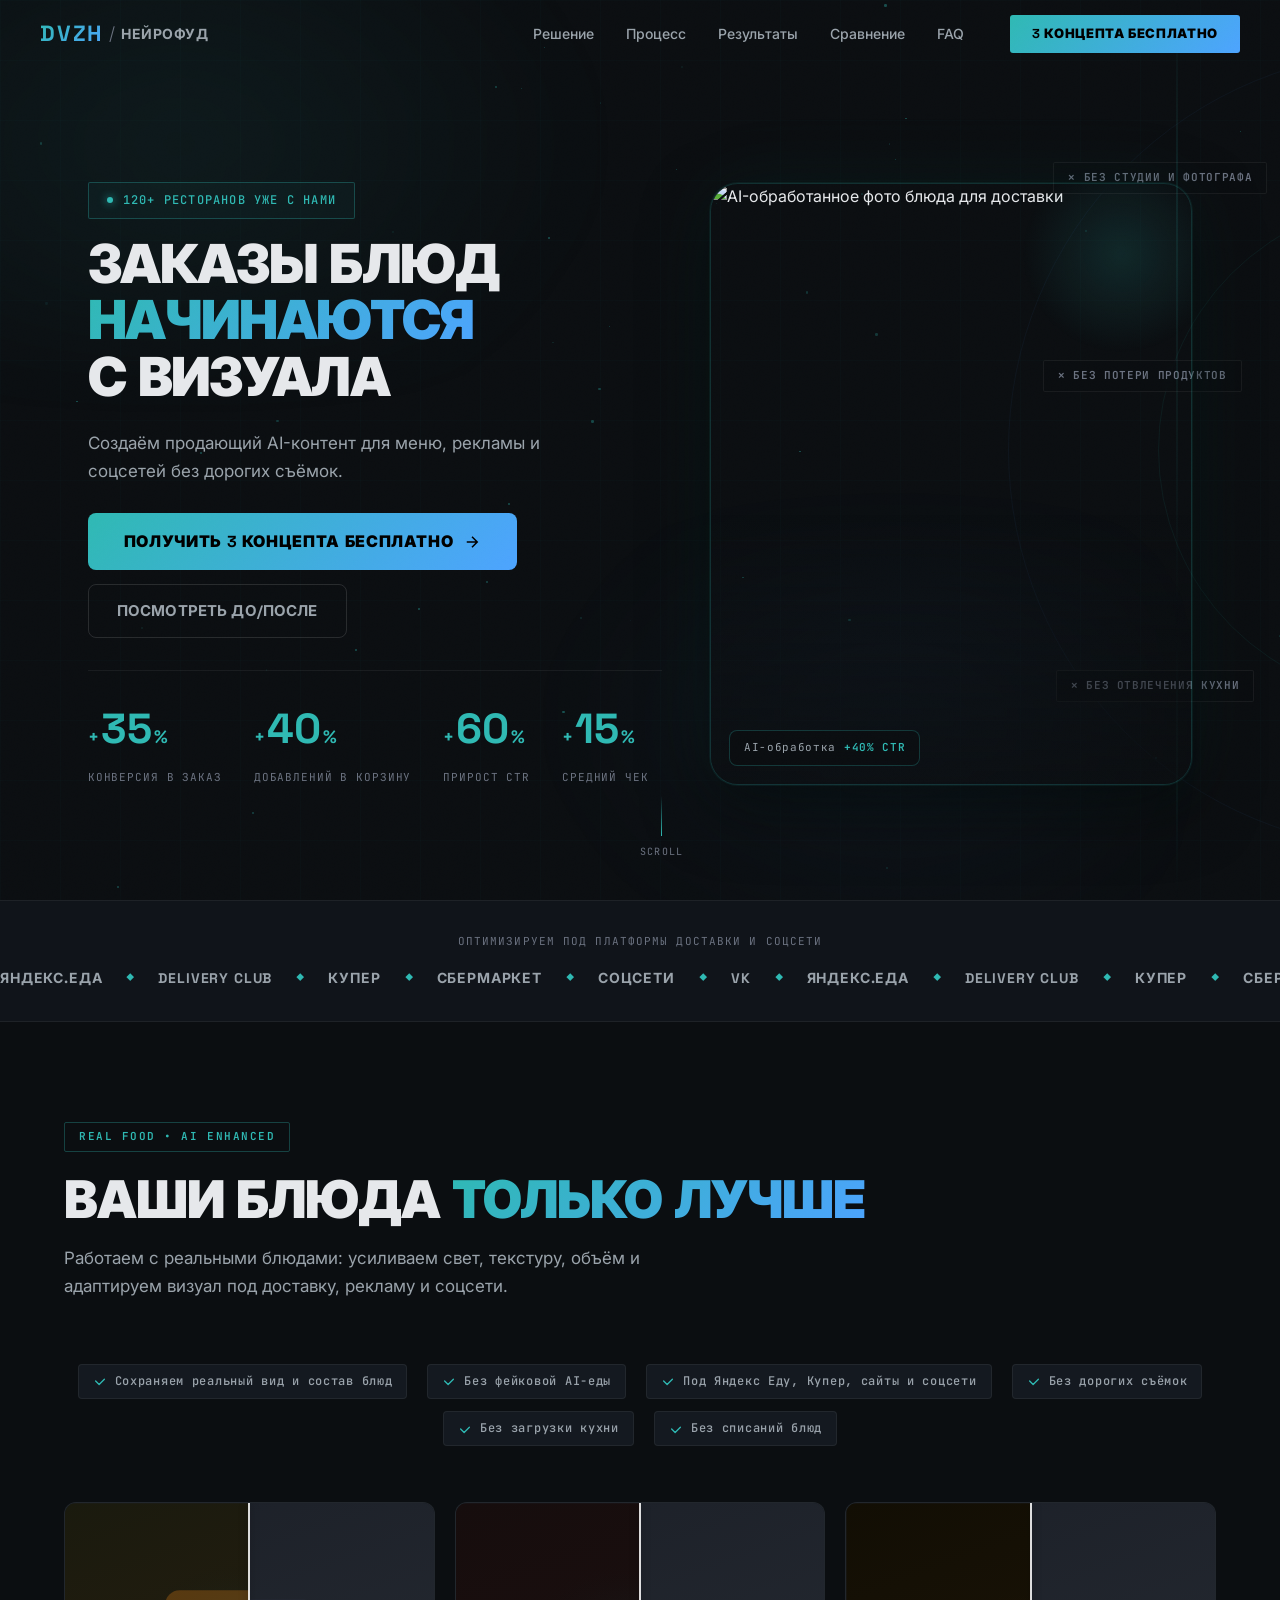
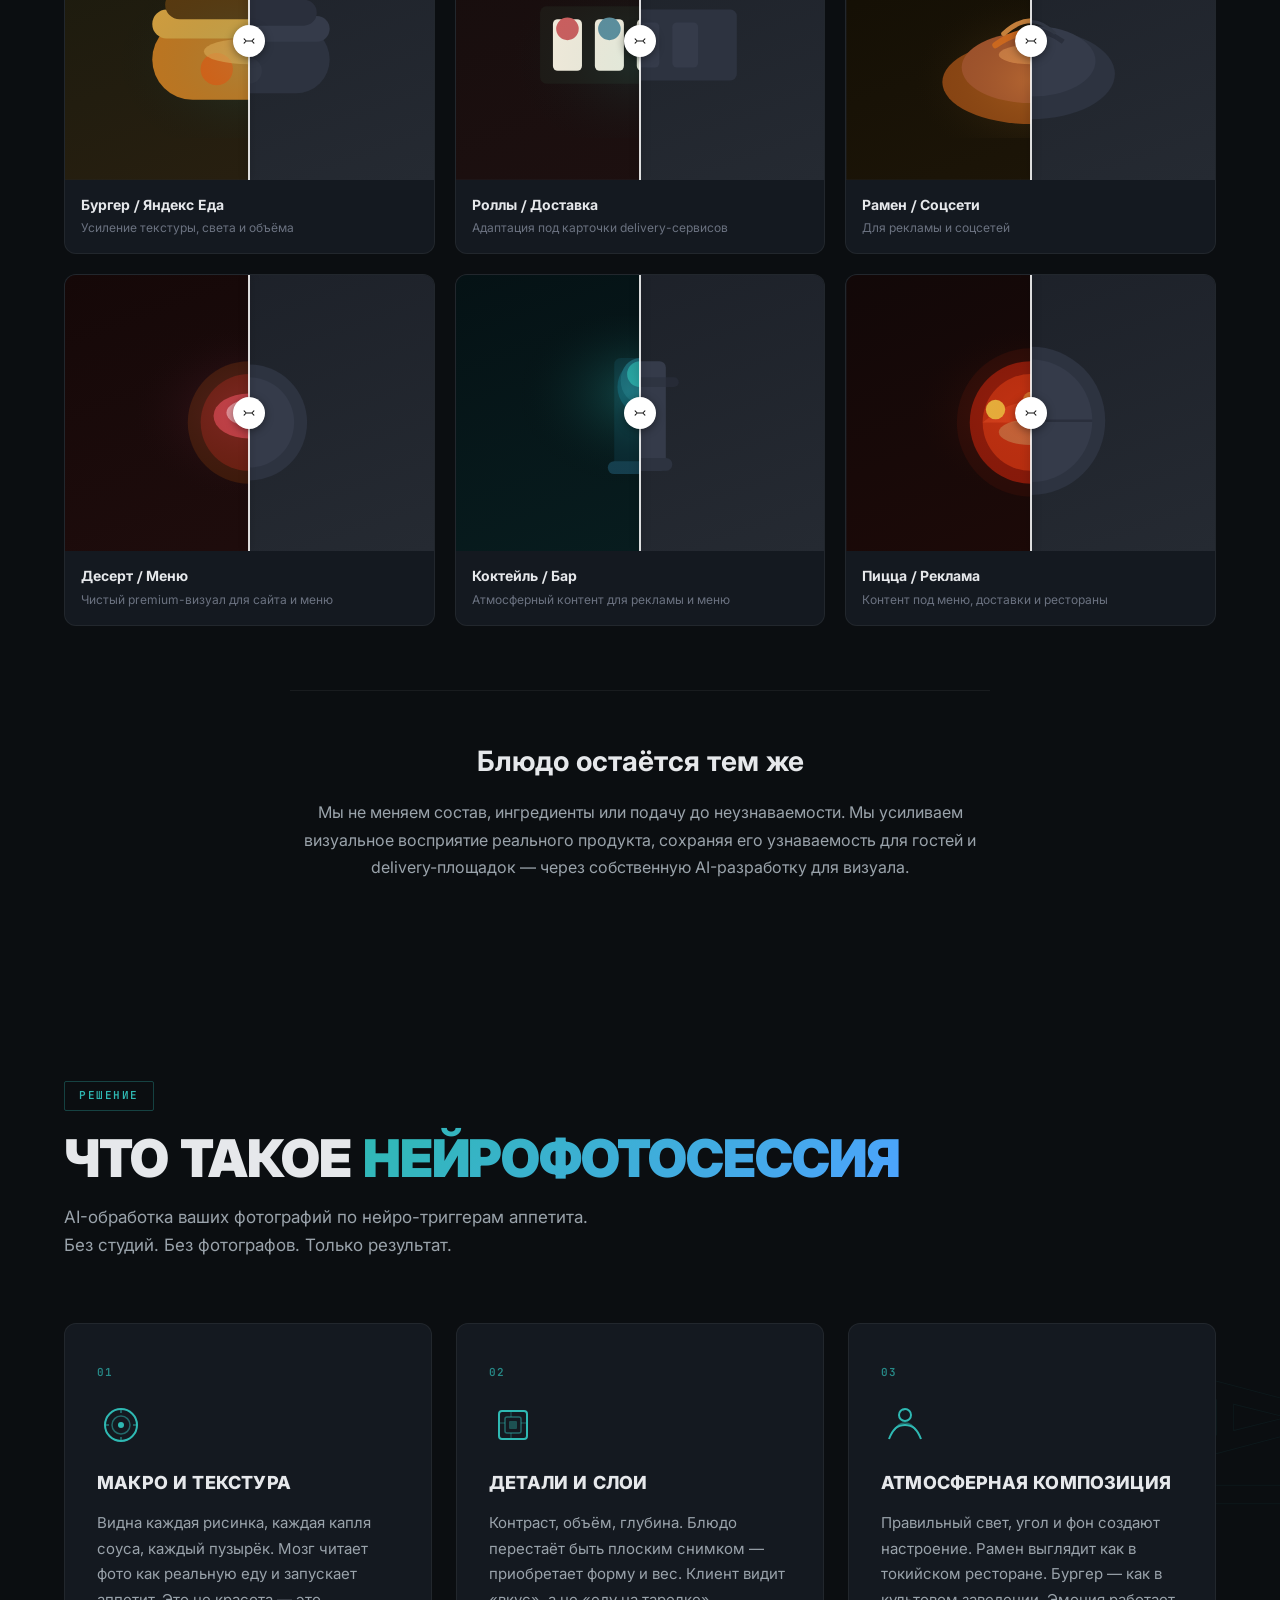
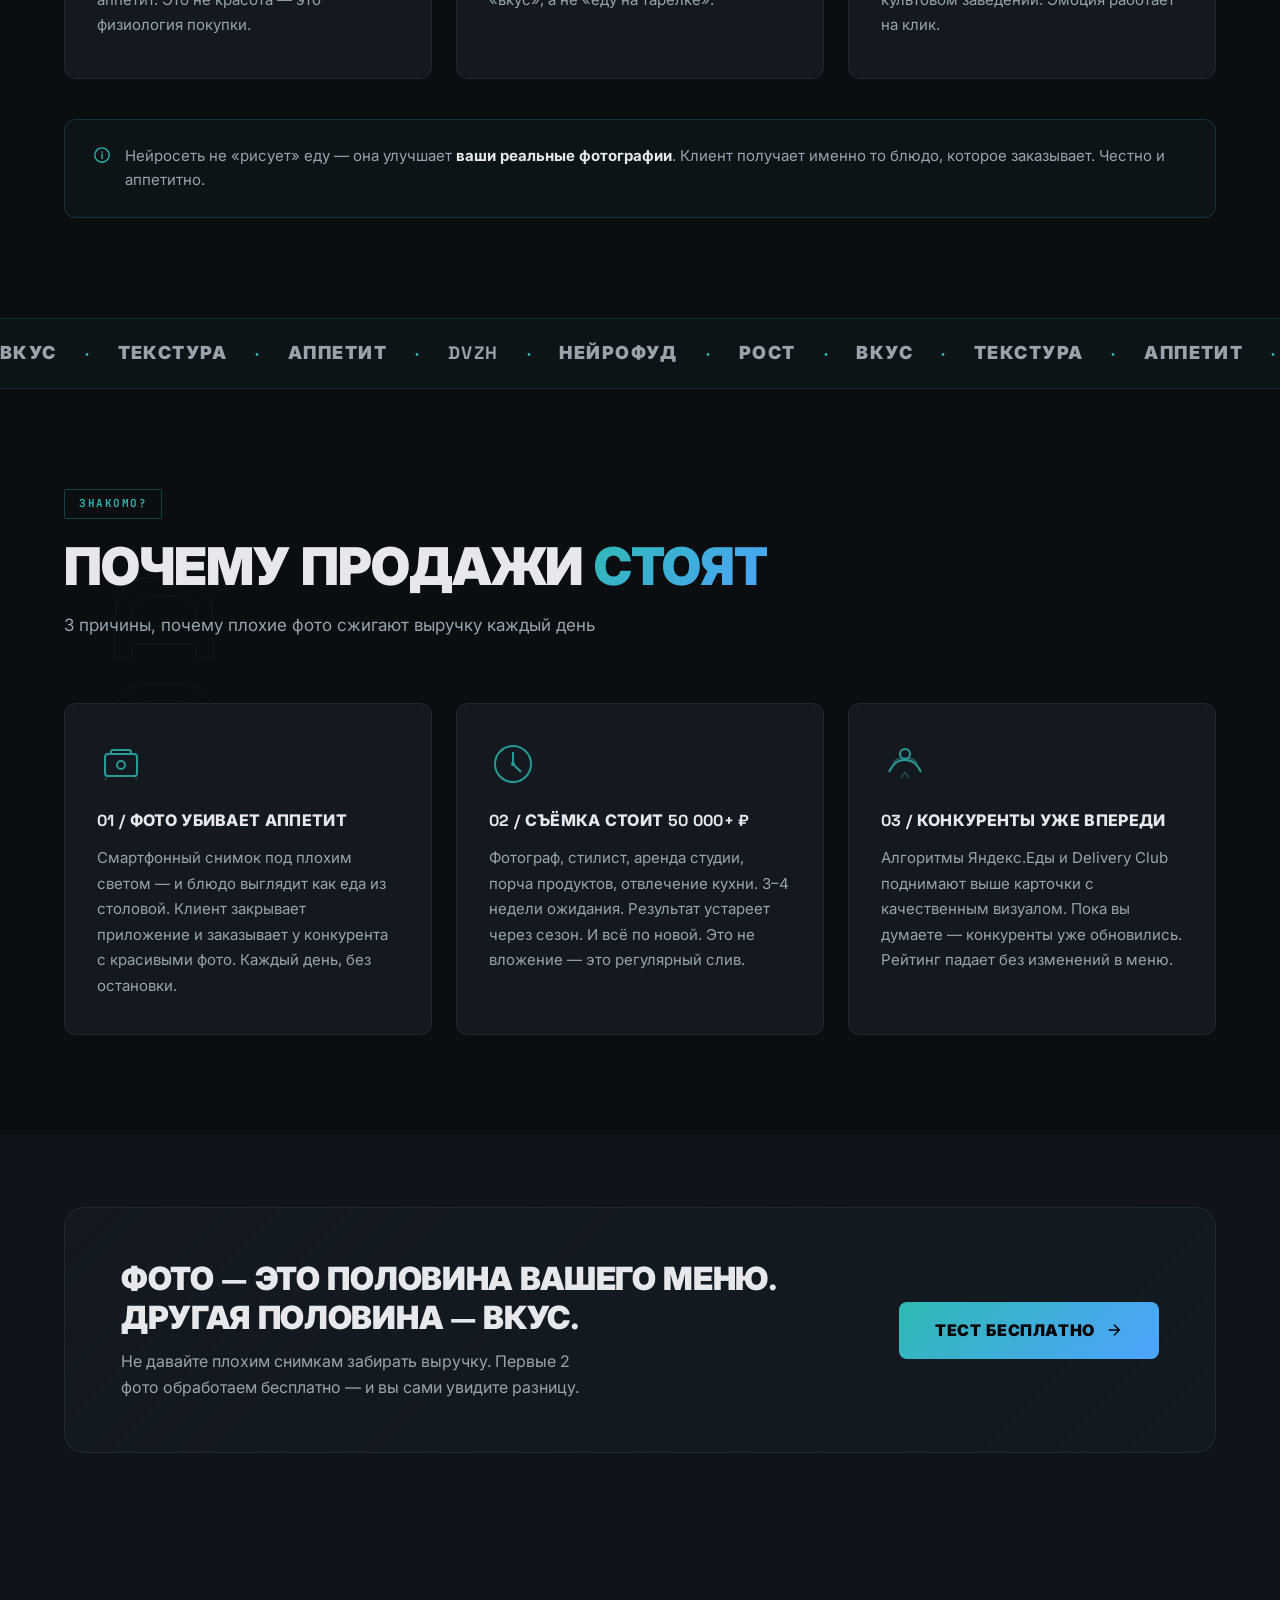
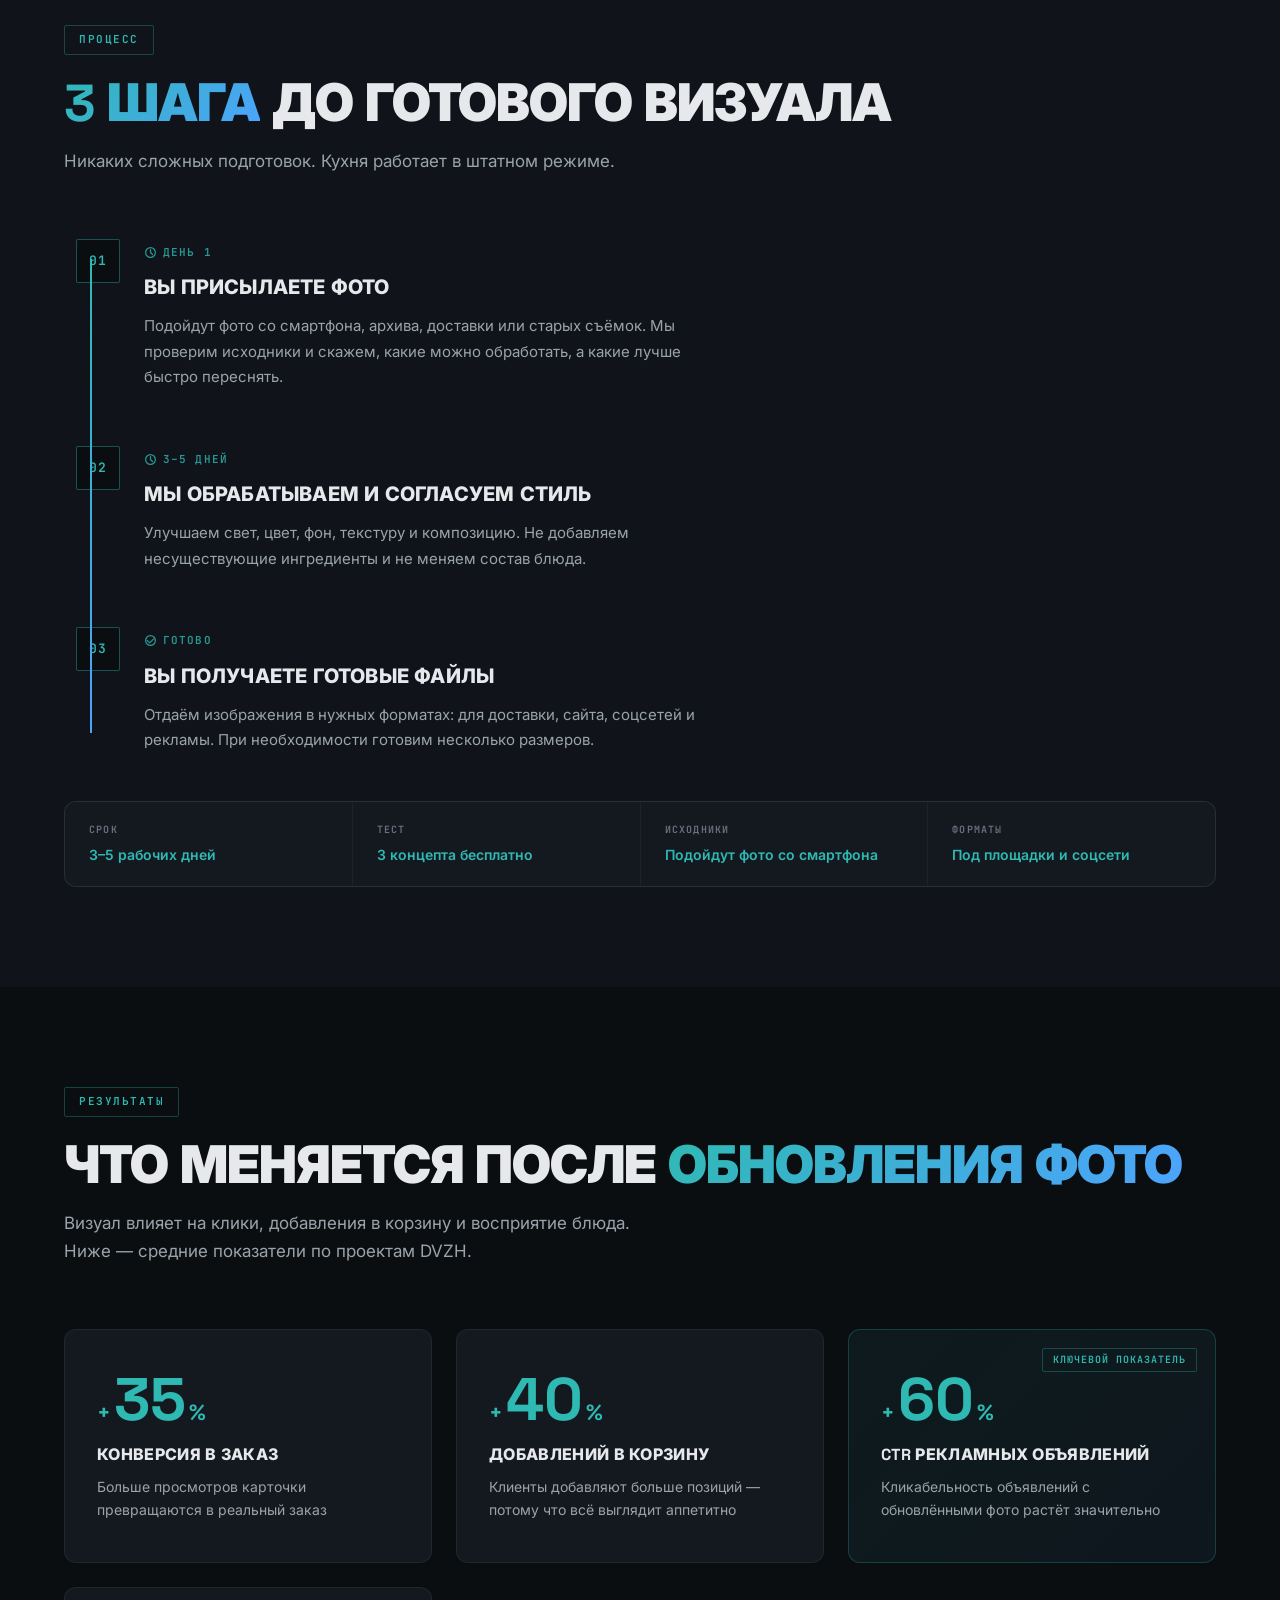
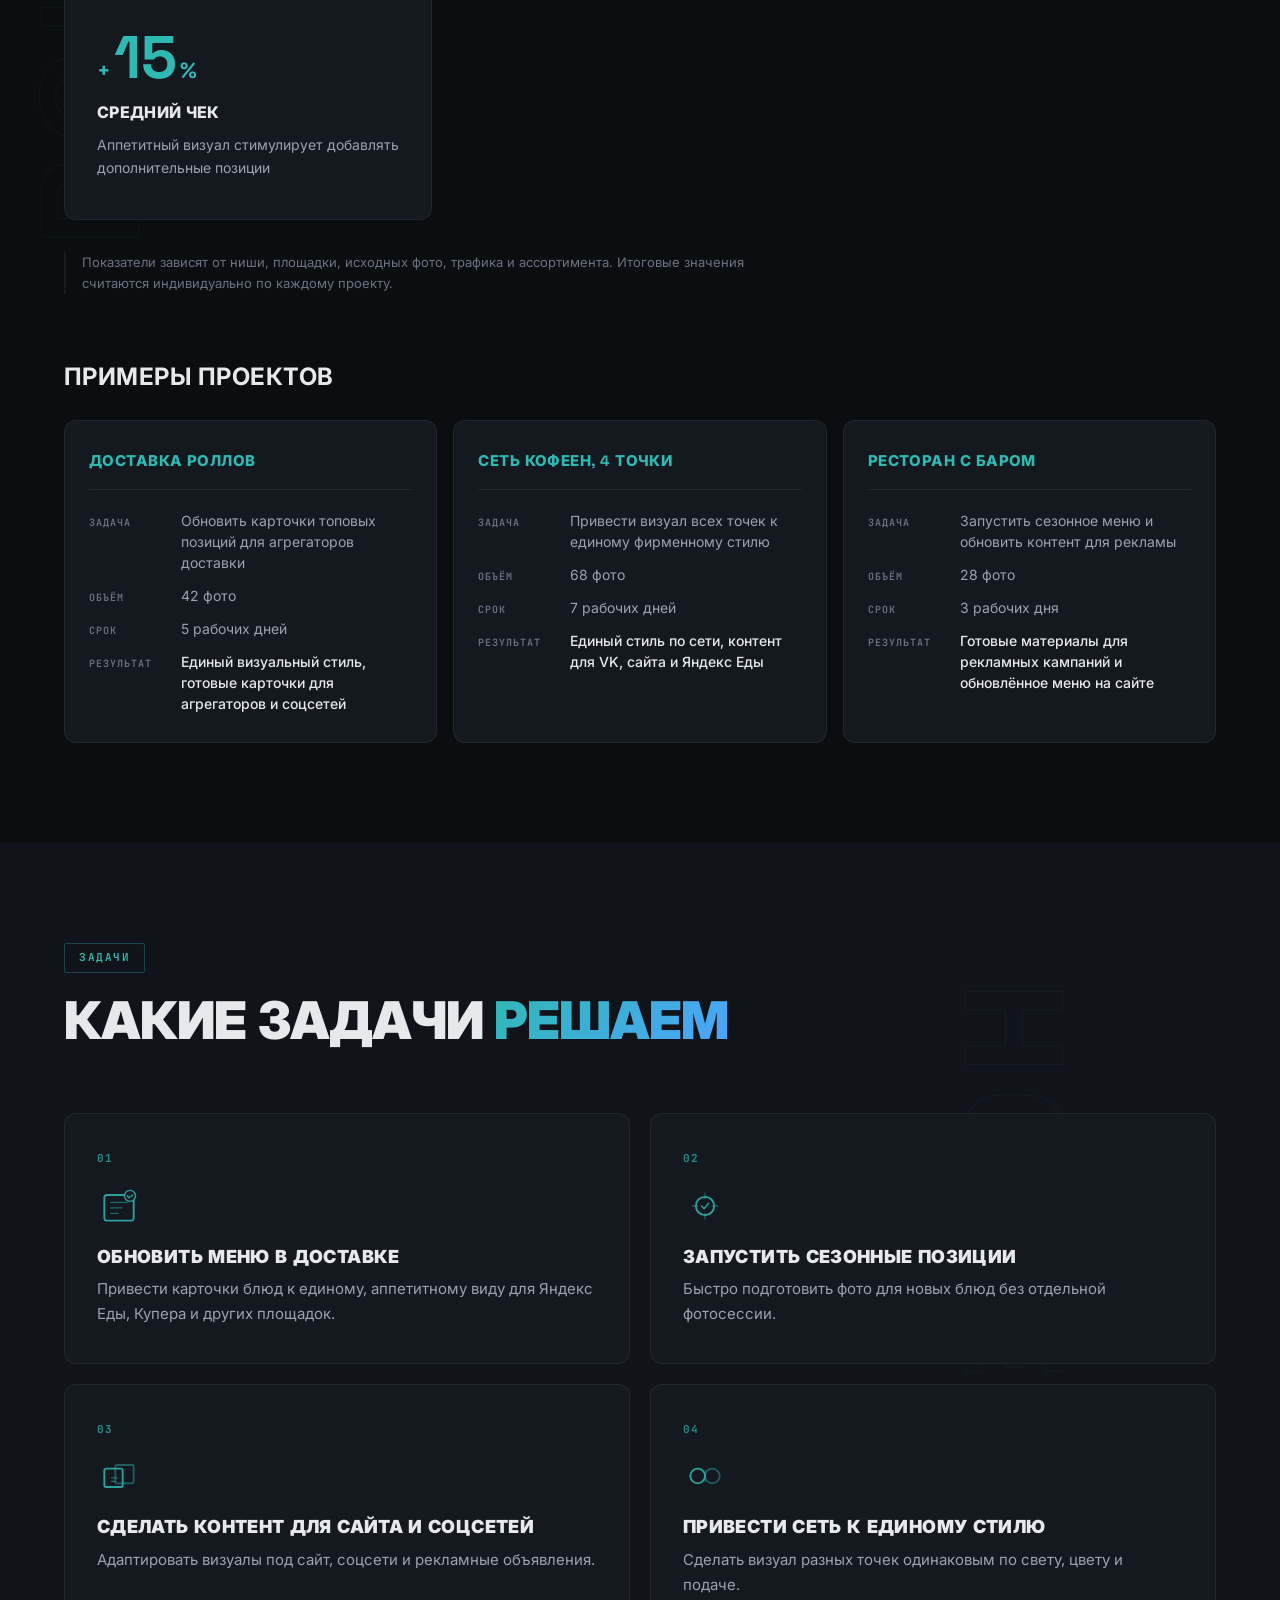
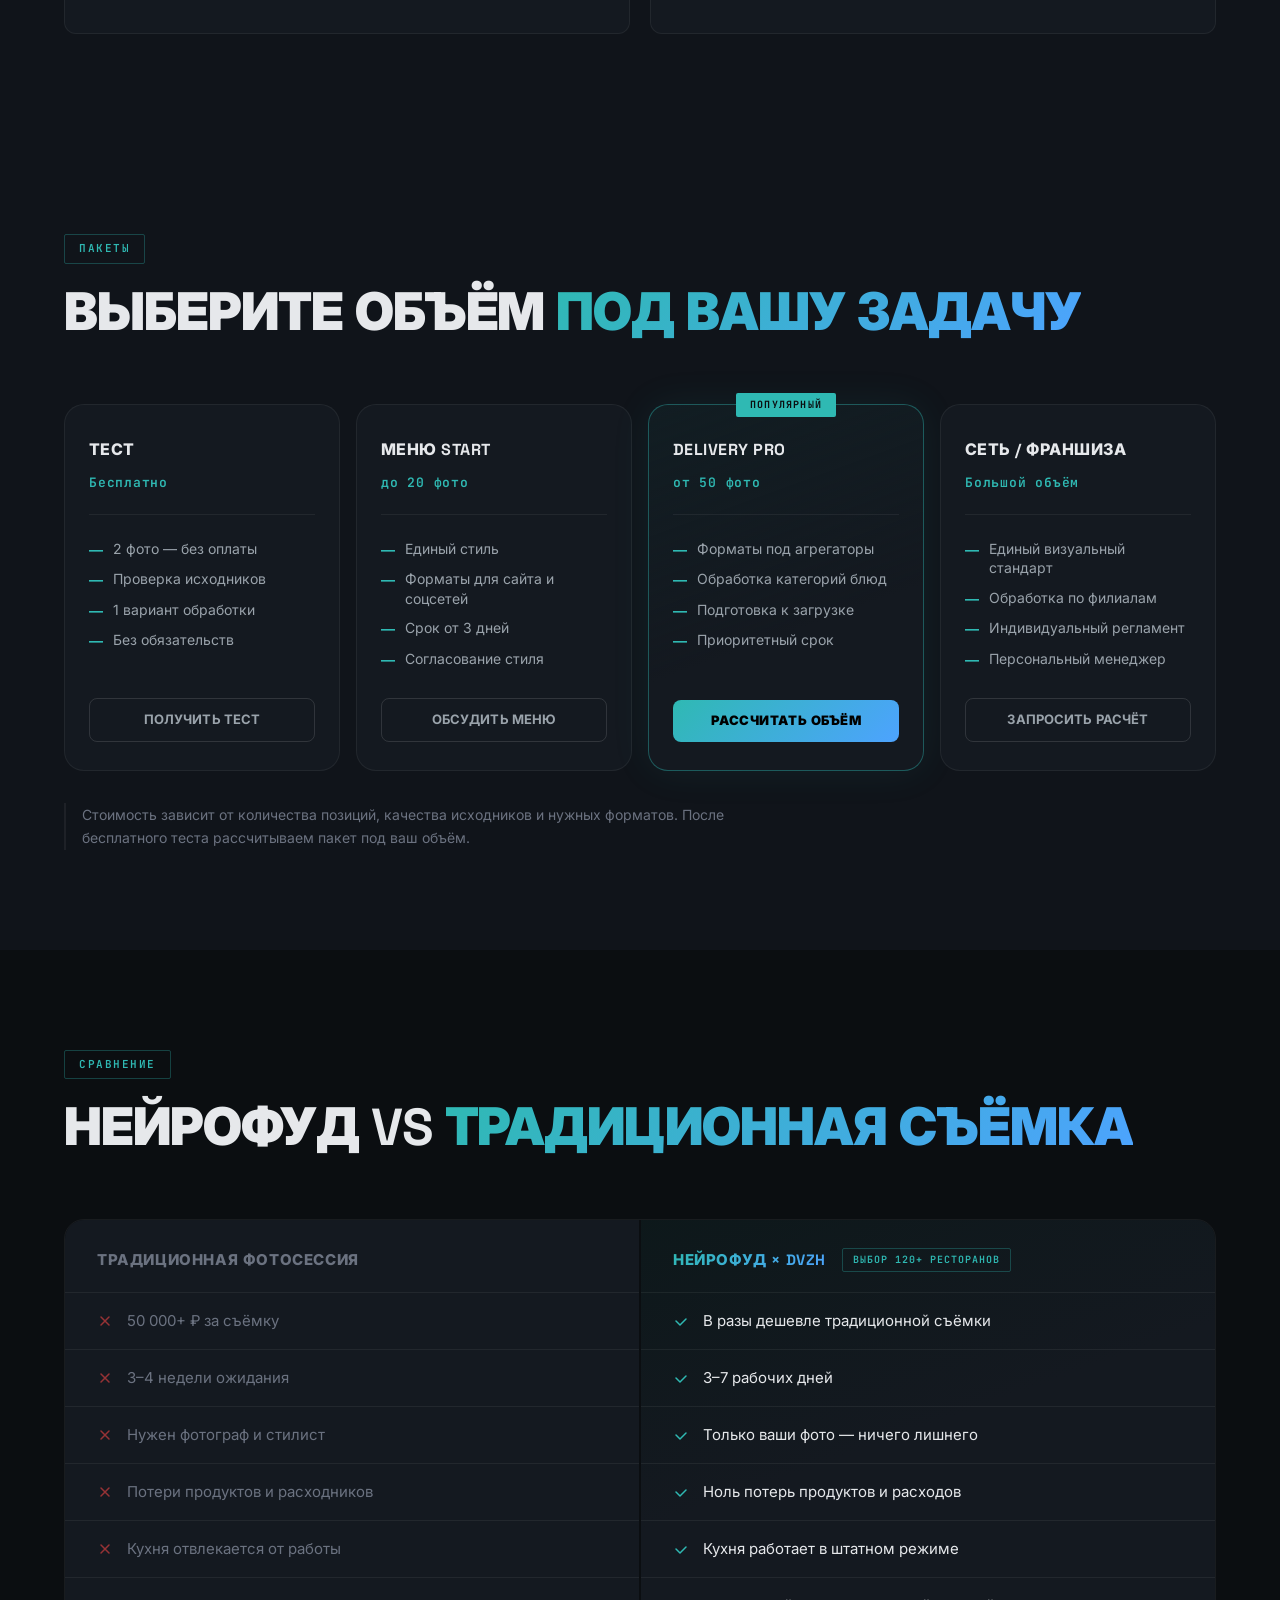
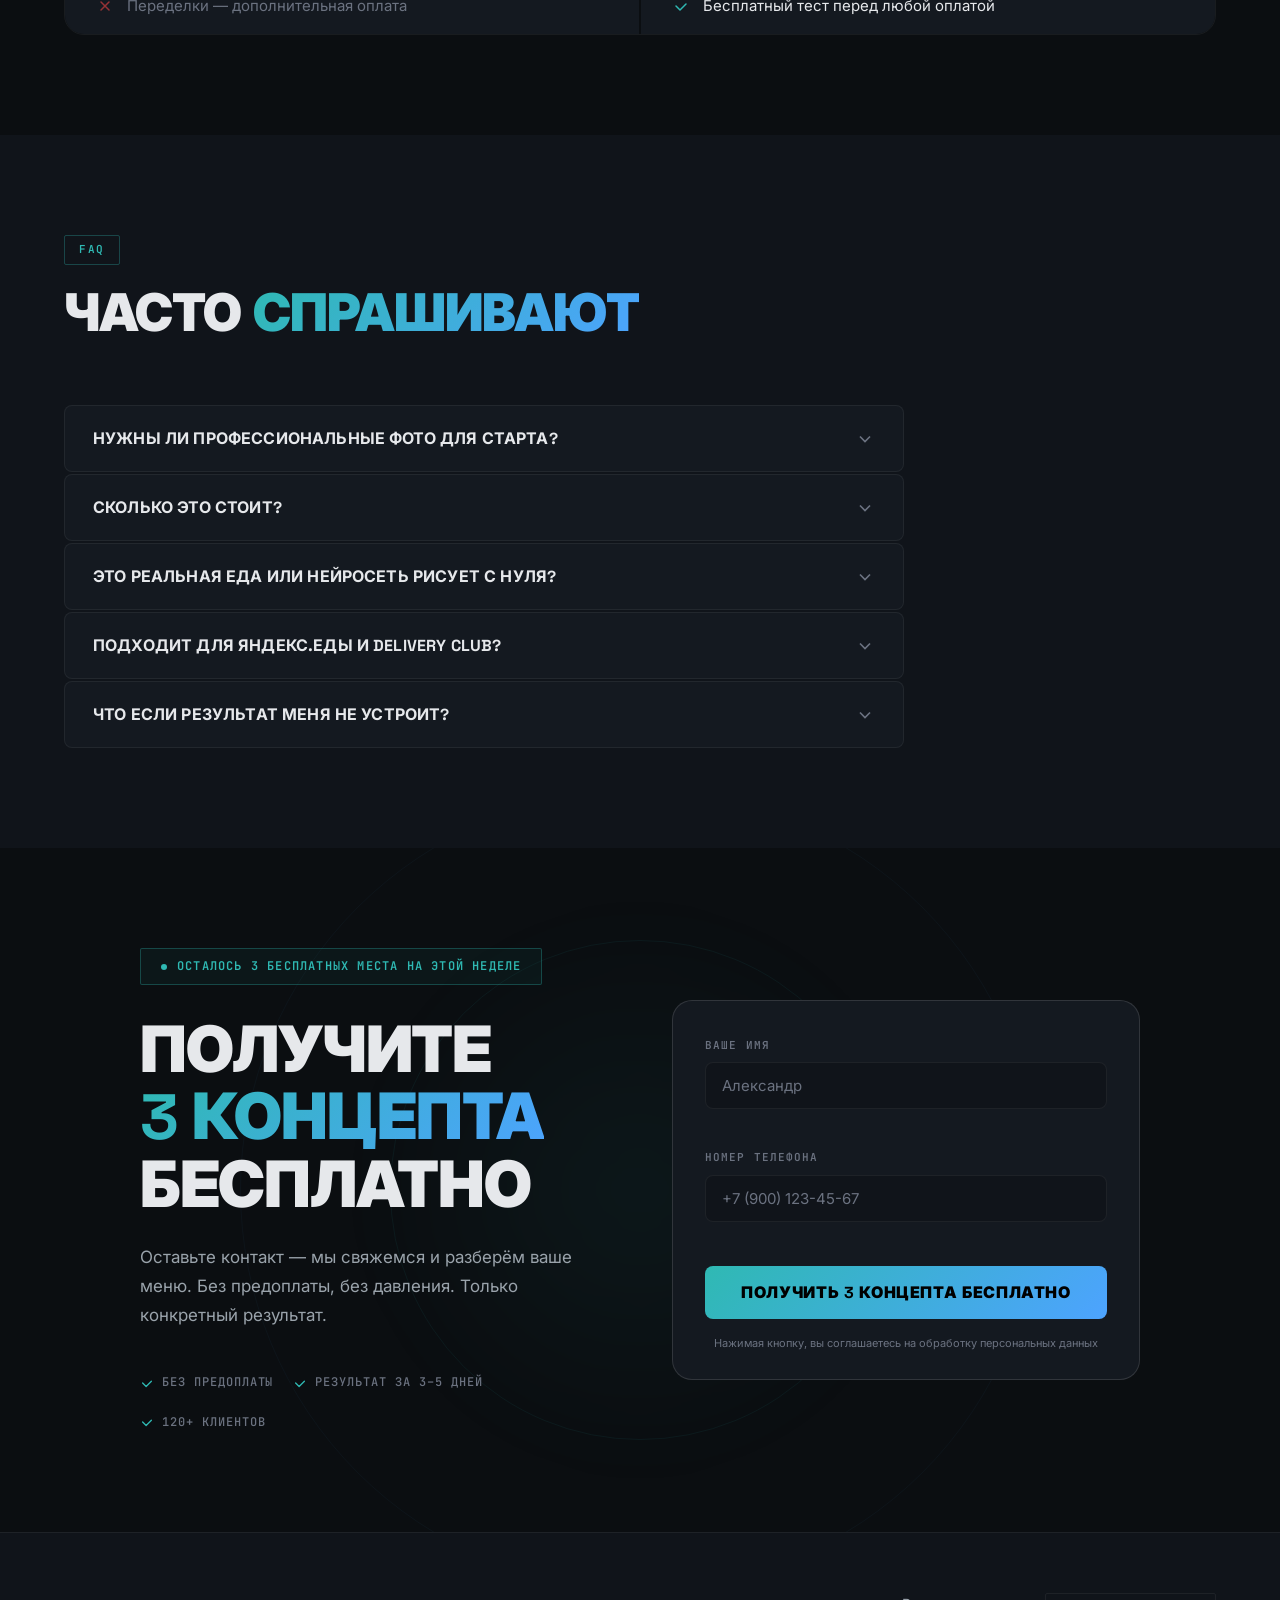
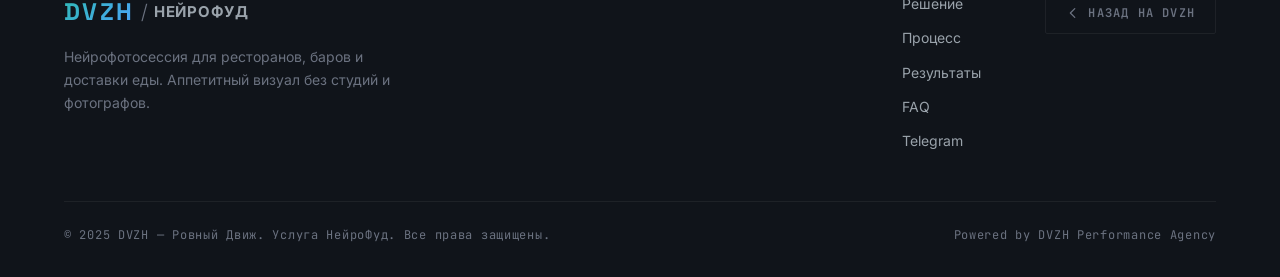
==== commit 5ec8c14b: "fix(neurofood): move solution after ba-section, title on one line" ====
--- a/NeroFoodDVZH/index.html
+++ b/NeroFoodDVZH/index.html
@@ -179,7 +179,7 @@
 
             <div class="section-header" data-animate="fade-up">
                 <span class="section-tag">REAL FOOD • AI ENHANCED</span>
-                <h2 class="section-title">Ваши блюда<br><span class="text-accent">только лучше</span></h2>
+                <h2 class="section-title">Ваши блюда <span class="text-accent">только лучше</span></h2>
                 <p class="section-desc">Работаем с реальными блюдами: усиливаем свет, текстуру, объём и адаптируем визуал под доставку, рекламу и соцсети.</p>
             </div>
 
@@ -292,107 +292,6 @@
                 <p class="ba-section__note-text">Мы не меняем состав, ингредиенты или подачу до неузнаваемости. Мы усиливаем визуальное восприятие реального продукта, сохраняя его узнаваемость для гостей и delivery-площадок — через собственную AI-разработку для визуала.</p>
             </div>
 
-        </div>
-    </section>
-
-    <!-- ============================================ -->
-    <!-- МАРКИЗ -->
-    <!-- ============================================ -->
-    <div class="marquee">
-        <div class="marquee__track">
-            <span class="marquee__item">Вкус</span>
-            <span class="marquee__item marquee__item--accent">•</span>
-            <span class="marquee__item">Текстура</span>
-            <span class="marquee__item marquee__item--accent">•</span>
-            <span class="marquee__item">Аппетит</span>
-            <span class="marquee__item marquee__item--accent">•</span>
-            <span class="marquee__item">DVZH</span>
-            <span class="marquee__item marquee__item--accent">•</span>
-            <span class="marquee__item">НейроФуд</span>
-            <span class="marquee__item marquee__item--accent">•</span>
-            <span class="marquee__item">Рост</span>
-            <span class="marquee__item marquee__item--accent">•</span>
-            <span class="marquee__item">Вкус</span>
-            <span class="marquee__item marquee__item--accent">•</span>
-            <span class="marquee__item">Текстура</span>
-            <span class="marquee__item marquee__item--accent">•</span>
-            <span class="marquee__item">Аппетит</span>
-            <span class="marquee__item marquee__item--accent">•</span>
-            <span class="marquee__item">DVZH</span>
-            <span class="marquee__item marquee__item--accent">•</span>
-            <span class="marquee__item">НейроФуд</span>
-            <span class="marquee__item marquee__item--accent">•</span>
-            <span class="marquee__item">Рост</span>
-            <span class="marquee__item marquee__item--accent">•</span>
-        </div>
-    </div>
-
-    <!-- ============================================ -->
-    <!-- ПРОБЛЕМА -->
-    <!-- ============================================ -->
-    <section class="problem" id="problem">
-        <span class="wm-text" aria-hidden="true">FOOD</span>
-        <div class="container">
-            <div class="section-header" data-animate="fade-up">
-                <span class="section-tag">Знакомо?</span>
-                <h2 class="section-title">Почему продажи <span class="text-accent">стоят</span></h2>
-                <p class="section-desc">3 причины, почему плохие фото сжигают выручку каждый день</p>
-            </div>
-            <div class="problem__grid stagger-children" data-animate="fade-up">
-                <div class="problem__card card-glow">
-                    <div class="problem__card-icon">
-                        <svg viewBox="0 0 48 48" fill="none">
-                            <rect x="8" y="14" width="32" height="22" rx="3" stroke="currentColor" stroke-width="2"/>
-                            <circle cx="24" cy="25" r="4" stroke="currentColor" stroke-width="2"/>
-                            <path d="M14 14v-2a2 2 0 012-2h16a2 2 0 012 2v2" stroke="currentColor" stroke-width="2"/>
-                            <path d="M10 36l-2 4M38 36l2 4" stroke="currentColor" stroke-width="1.5" opacity="0.4"/>
-                        </svg>
-                    </div>
-                    <h3 class="problem__card-title">01 / Фото убивает аппетит</h3>
-                    <p class="problem__card-text">Смартфонный снимок под плохим светом — и блюдо выглядит как еда из столовой. Клиент закрывает приложение и заказывает у конкурента с красивыми фото. Каждый день, без остановки.</p>
-                </div>
-                <div class="problem__card card-glow">
-                    <div class="problem__card-icon">
-                        <svg viewBox="0 0 48 48" fill="none">
-                            <circle cx="24" cy="24" r="18" stroke="currentColor" stroke-width="2"/>
-                            <path d="M24 12v12l8 8" stroke="currentColor" stroke-width="2"/>
-                            <circle cx="24" cy="24" r="2" fill="currentColor"/>
-                        </svg>
-                    </div>
-                    <h3 class="problem__card-title">02 / Съёмка стоит 50 000+ ₽</h3>
-                    <p class="problem__card-text">Фотограф, стилист, аренда студии, порча продуктов, отвлечение кухни. 3–4 недели ожидания. Результат устареет через сезон. И всё по новой. Это не вложение — это регулярный слив.</p>
-                </div>
-                <div class="problem__card card-glow">
-                    <div class="problem__card-icon">
-                        <svg viewBox="0 0 48 48" fill="none">
-                            <path d="M8 32c4-8 8-12 16-12s12 4 16 12" stroke="currentColor" stroke-width="2"/>
-                            <path d="M12 24c2-4 4-6 12-6s10 2 12 6" stroke="currentColor" stroke-width="1.5" opacity="0.5"/>
-                            <circle cx="24" cy="14" r="5" stroke="currentColor" stroke-width="2"/>
-                            <path d="M20 38l4-6 4 6" stroke="currentColor" stroke-width="1.5" opacity="0.4"/>
-                        </svg>
-                    </div>
-                    <h3 class="problem__card-title">03 / Конкуренты уже впереди</h3>
-                    <p class="problem__card-text">Алгоритмы Яндекс.Еды и Delivery Club поднимают выше карточки с качественным визуалом. Пока вы думаете — конкуренты уже обновились. Рейтинг падает без изменений в меню.</p>
-                </div>
-            </div>
-        </div>
-    </section>
-
-    <!-- ============================================ -->
-    <!-- CTA ПРОМЕЖУТОЧНЫЙ 1 -->
-    <!-- ============================================ -->
-    <section class="cta-mid">
-        <div class="container">
-            <div class="cta-mid__inner border-glow-anim" data-animate="fade-up">
-                <div class="cta-mid__text">
-                    <h2>Фото — это половина вашего меню.<br>Другая половина — вкус.</h2>
-                    <p>Не давайте плохим снимкам забирать выручку. Первые 2 фото обработаем бесплатно — и вы сами увидите разницу.</p>
-                </div>
-                <a href="#cta-final" class="btn btn--primary btn--lg">
-                    Тест бесплатно
-                    <svg class="btn__arrow" viewBox="0 0 24 24" fill="none" stroke="currentColor" stroke-width="2"><path d="M5 12h14M12 5l7 7-7 7"/></svg>
-                </a>
-            </div>
         </div>
     </section>
 
@@ -453,6 +352,107 @@
             <div class="solution__note" data-animate="fade-up">
                 <svg viewBox="0 0 20 20" fill="none" width="18" height="18"><path d="M10 2a8 8 0 100 16A8 8 0 0010 2z" stroke="currentColor" stroke-width="1.5"/><path d="M10 9v5M10 6.5v.5" stroke="currentColor" stroke-width="1.5" stroke-linecap="round"/></svg>
                 <p>Нейросеть не «рисует» еду — она улучшает <strong>ваши реальные фотографии</strong>. Клиент получает именно то блюдо, которое заказывает. Честно и аппетитно.</p>
+            </div>
+        </div>
+    </section>
+
+    <!-- ============================================ -->
+    <!-- МАРКИЗ -->
+    <!-- ============================================ -->
+    <div class="marquee">
+        <div class="marquee__track">
+            <span class="marquee__item">Вкус</span>
+            <span class="marquee__item marquee__item--accent">•</span>
+            <span class="marquee__item">Текстура</span>
+            <span class="marquee__item marquee__item--accent">•</span>
+            <span class="marquee__item">Аппетит</span>
+            <span class="marquee__item marquee__item--accent">•</span>
+            <span class="marquee__item">DVZH</span>
+            <span class="marquee__item marquee__item--accent">•</span>
+            <span class="marquee__item">НейроФуд</span>
+            <span class="marquee__item marquee__item--accent">•</span>
+            <span class="marquee__item">Рост</span>
+            <span class="marquee__item marquee__item--accent">•</span>
+            <span class="marquee__item">Вкус</span>
+            <span class="marquee__item marquee__item--accent">•</span>
+            <span class="marquee__item">Текстура</span>
+            <span class="marquee__item marquee__item--accent">•</span>
+            <span class="marquee__item">Аппетит</span>
+            <span class="marquee__item marquee__item--accent">•</span>
+            <span class="marquee__item">DVZH</span>
+            <span class="marquee__item marquee__item--accent">•</span>
+            <span class="marquee__item">НейроФуд</span>
+            <span class="marquee__item marquee__item--accent">•</span>
+            <span class="marquee__item">Рост</span>
+            <span class="marquee__item marquee__item--accent">•</span>
+        </div>
+    </div>
+
+    <!-- ============================================ -->
+    <!-- ПРОБЛЕМА -->
+    <!-- ============================================ -->
+    <section class="problem" id="problem">
+        <span class="wm-text" aria-hidden="true">FOOD</span>
+        <div class="container">
+            <div class="section-header" data-animate="fade-up">
+                <span class="section-tag">Знакомо?</span>
+                <h2 class="section-title">Почему продажи <span class="text-accent">стоят</span></h2>
+                <p class="section-desc">3 причины, почему плохие фото сжигают выручку каждый день</p>
+            </div>
+            <div class="problem__grid stagger-children" data-animate="fade-up">
+                <div class="problem__card card-glow">
+                    <div class="problem__card-icon">
+                        <svg viewBox="0 0 48 48" fill="none">
+                            <rect x="8" y="14" width="32" height="22" rx="3" stroke="currentColor" stroke-width="2"/>
+                            <circle cx="24" cy="25" r="4" stroke="currentColor" stroke-width="2"/>
+                            <path d="M14 14v-2a2 2 0 012-2h16a2 2 0 012 2v2" stroke="currentColor" stroke-width="2"/>
+                            <path d="M10 36l-2 4M38 36l2 4" stroke="currentColor" stroke-width="1.5" opacity="0.4"/>
+                        </svg>
+                    </div>
+                    <h3 class="problem__card-title">01 / Фото убивает аппетит</h3>
+                    <p class="problem__card-text">Смартфонный снимок под плохим светом — и блюдо выглядит как еда из столовой. Клиент закрывает приложение и заказывает у конкурента с красивыми фото. Каждый день, без остановки.</p>
+                </div>
+                <div class="problem__card card-glow">
+                    <div class="problem__card-icon">
+                        <svg viewBox="0 0 48 48" fill="none">
+                            <circle cx="24" cy="24" r="18" stroke="currentColor" stroke-width="2"/>
+                            <path d="M24 12v12l8 8" stroke="currentColor" stroke-width="2"/>
+                            <circle cx="24" cy="24" r="2" fill="currentColor"/>
+                        </svg>
+                    </div>
+                    <h3 class="problem__card-title">02 / Съёмка стоит 50 000+ ₽</h3>
+                    <p class="problem__card-text">Фотограф, стилист, аренда студии, порча продуктов, отвлечение кухни. 3–4 недели ожидания. Результат устареет через сезон. И всё по новой. Это не вложение — это регулярный слив.</p>
+                </div>
+                <div class="problem__card card-glow">
+                    <div class="problem__card-icon">
+                        <svg viewBox="0 0 48 48" fill="none">
+                            <path d="M8 32c4-8 8-12 16-12s12 4 16 12" stroke="currentColor" stroke-width="2"/>
+                            <path d="M12 24c2-4 4-6 12-6s10 2 12 6" stroke="currentColor" stroke-width="1.5" opacity="0.5"/>
+                            <circle cx="24" cy="14" r="5" stroke="currentColor" stroke-width="2"/>
+                            <path d="M20 38l4-6 4 6" stroke="currentColor" stroke-width="1.5" opacity="0.4"/>
+                        </svg>
+                    </div>
+                    <h3 class="problem__card-title">03 / Конкуренты уже впереди</h3>
+                    <p class="problem__card-text">Алгоритмы Яндекс.Еды и Delivery Club поднимают выше карточки с качественным визуалом. Пока вы думаете — конкуренты уже обновились. Рейтинг падает без изменений в меню.</p>
+                </div>
+            </div>
+        </div>
+    </section>
+
+    <!-- ============================================ -->
+    <!-- CTA ПРОМЕЖУТОЧНЫЙ 1 -->
+    <!-- ============================================ -->
+    <section class="cta-mid">
+        <div class="container">
+            <div class="cta-mid__inner border-glow-anim" data-animate="fade-up">
+                <div class="cta-mid__text">
+                    <h2>Фото — это половина вашего меню.<br>Другая половина — вкус.</h2>
+                    <p>Не давайте плохим снимкам забирать выручку. Первые 2 фото обработаем бесплатно — и вы сами увидите разницу.</p>
+                </div>
+                <a href="#cta-final" class="btn btn--primary btn--lg">
+                    Тест бесплатно
+                    <svg class="btn__arrow" viewBox="0 0 24 24" fill="none" stroke="currentColor" stroke-width="2"><path d="M5 12h14M12 5l7 7-7 7"/></svg>
+                </a>
             </div>
         </div>
     </section>
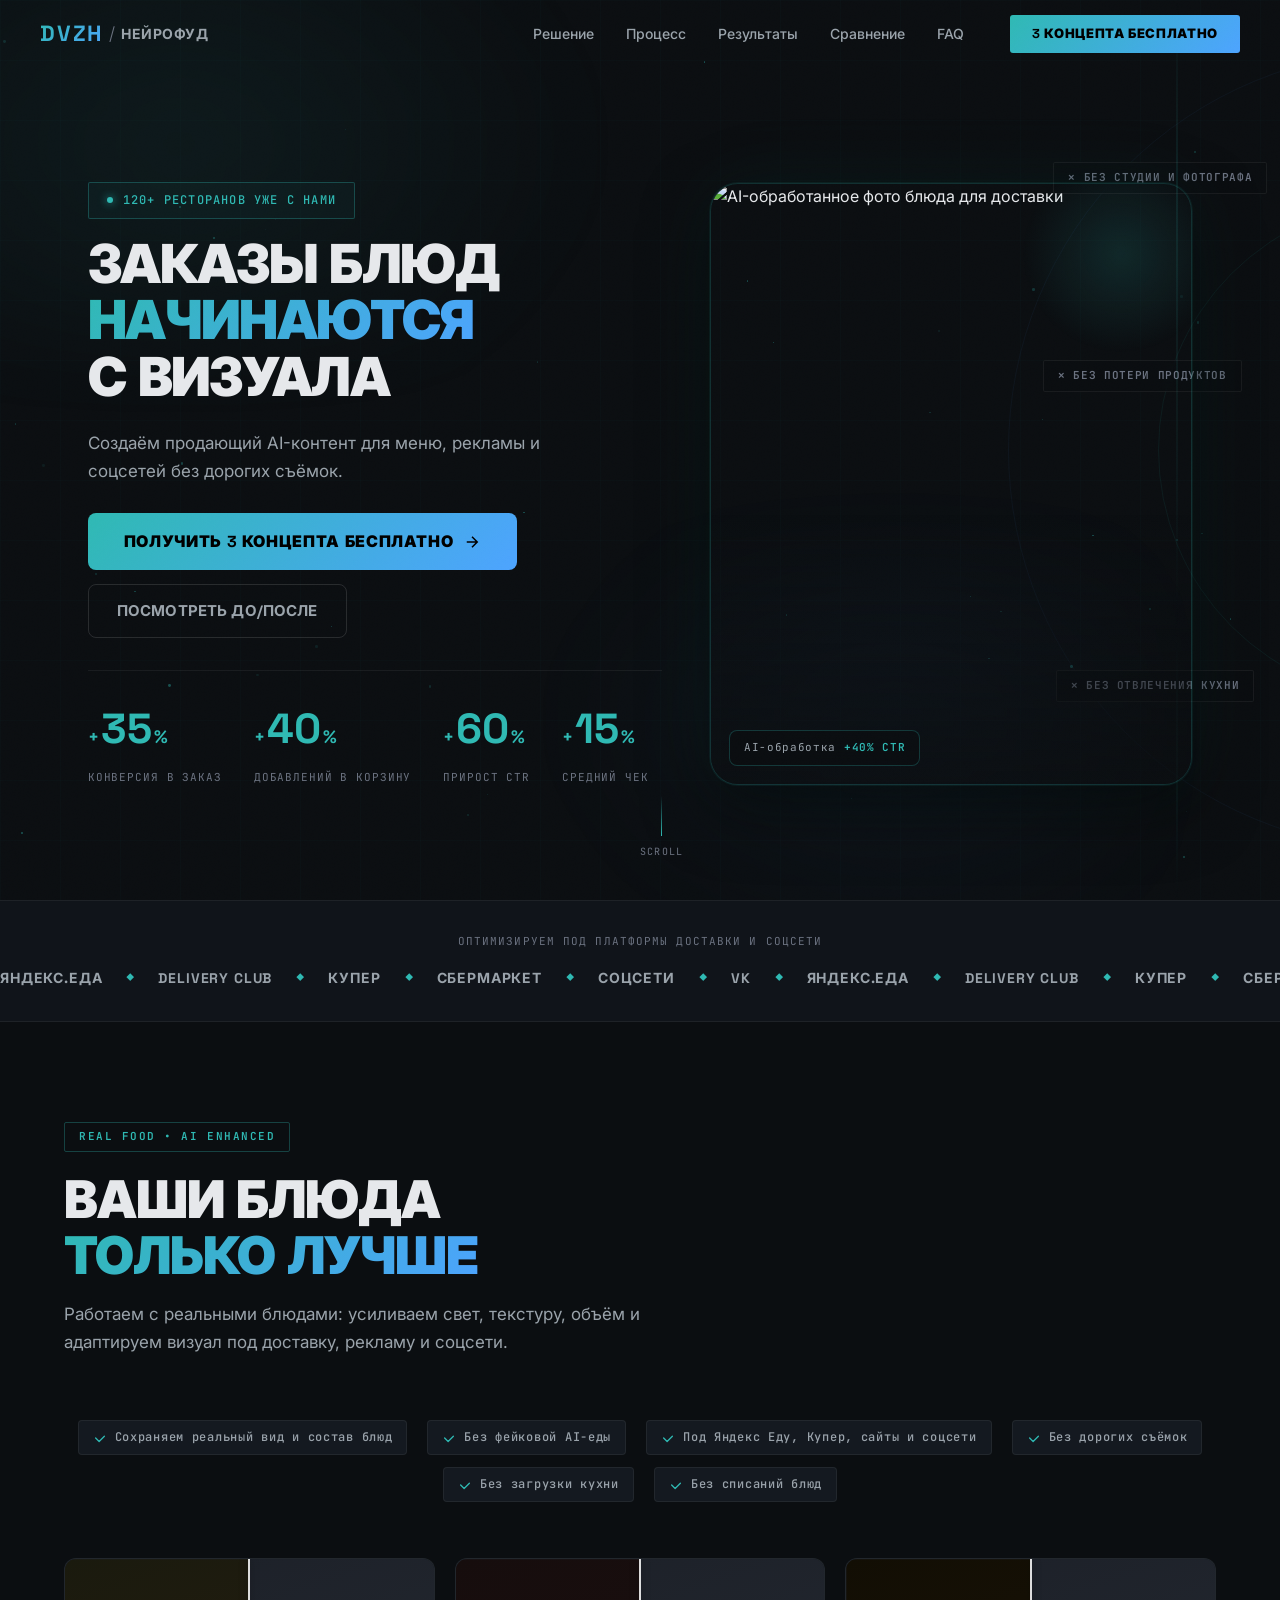
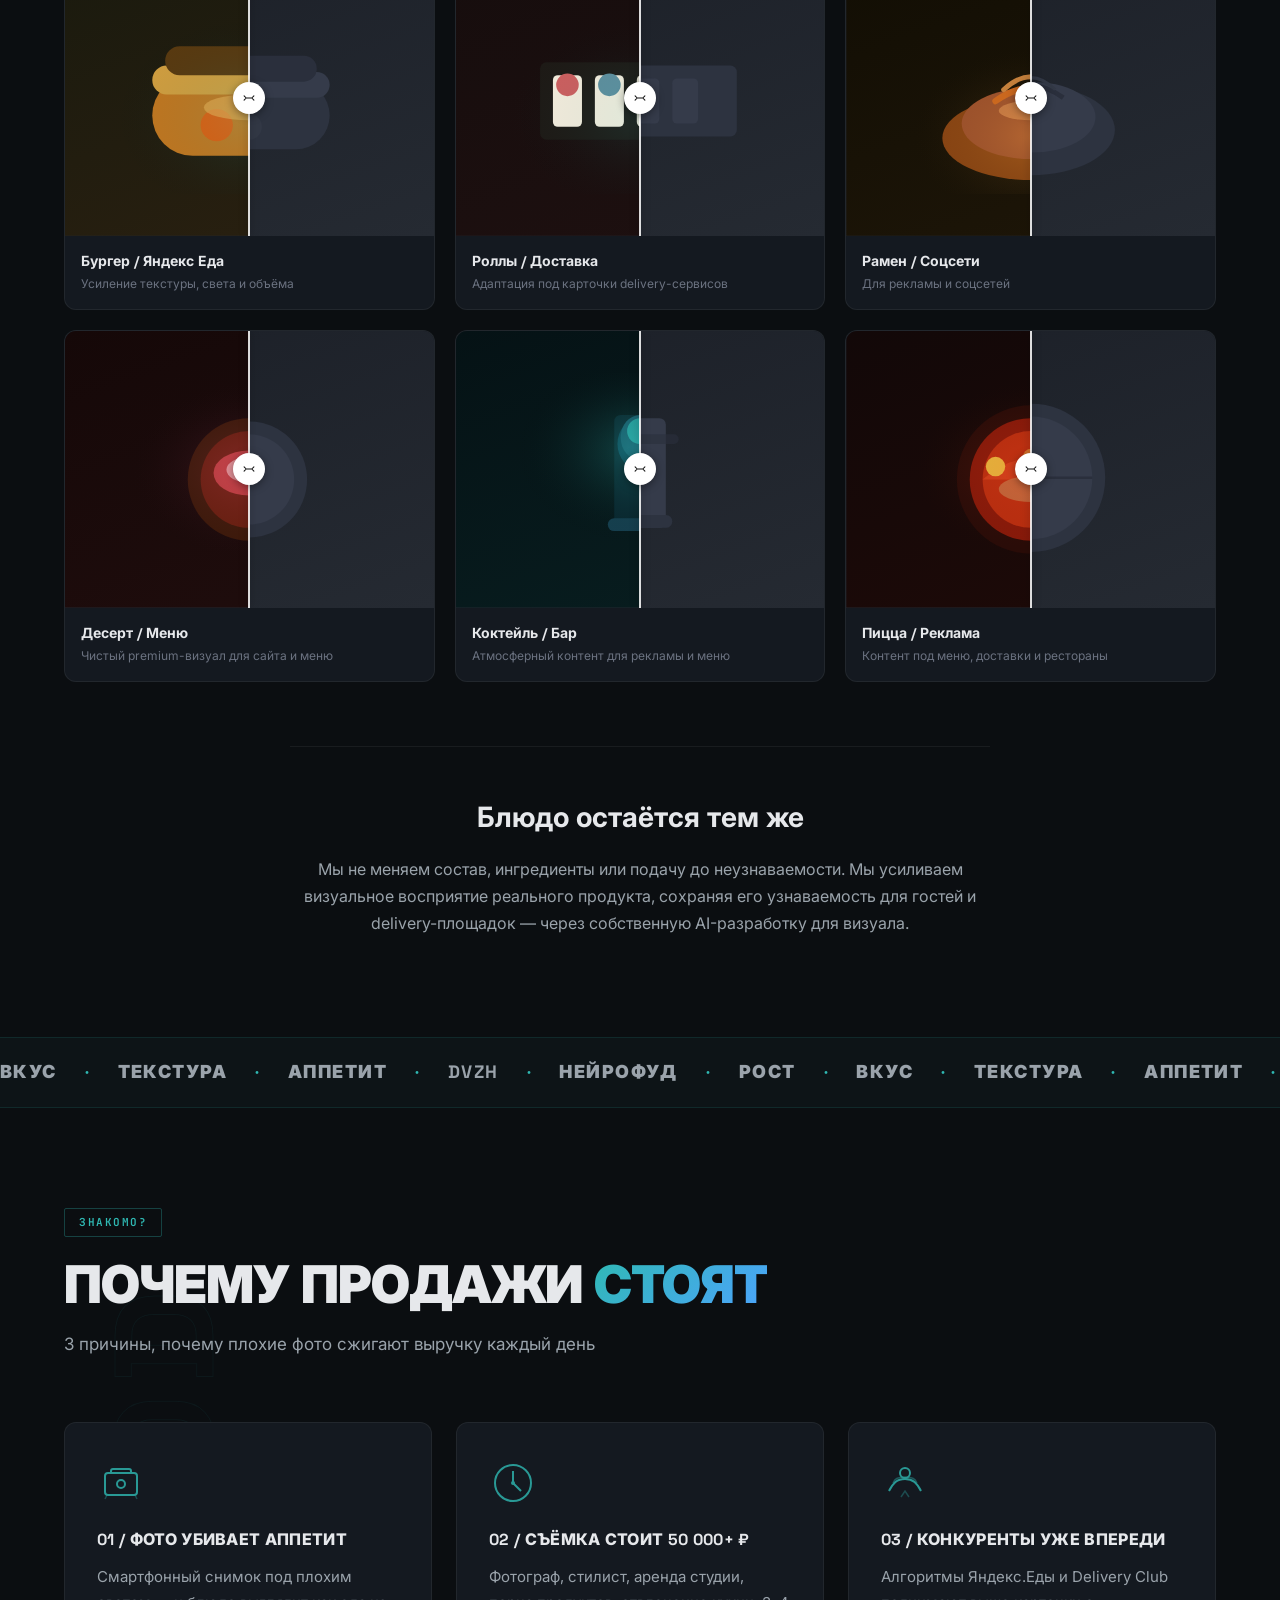
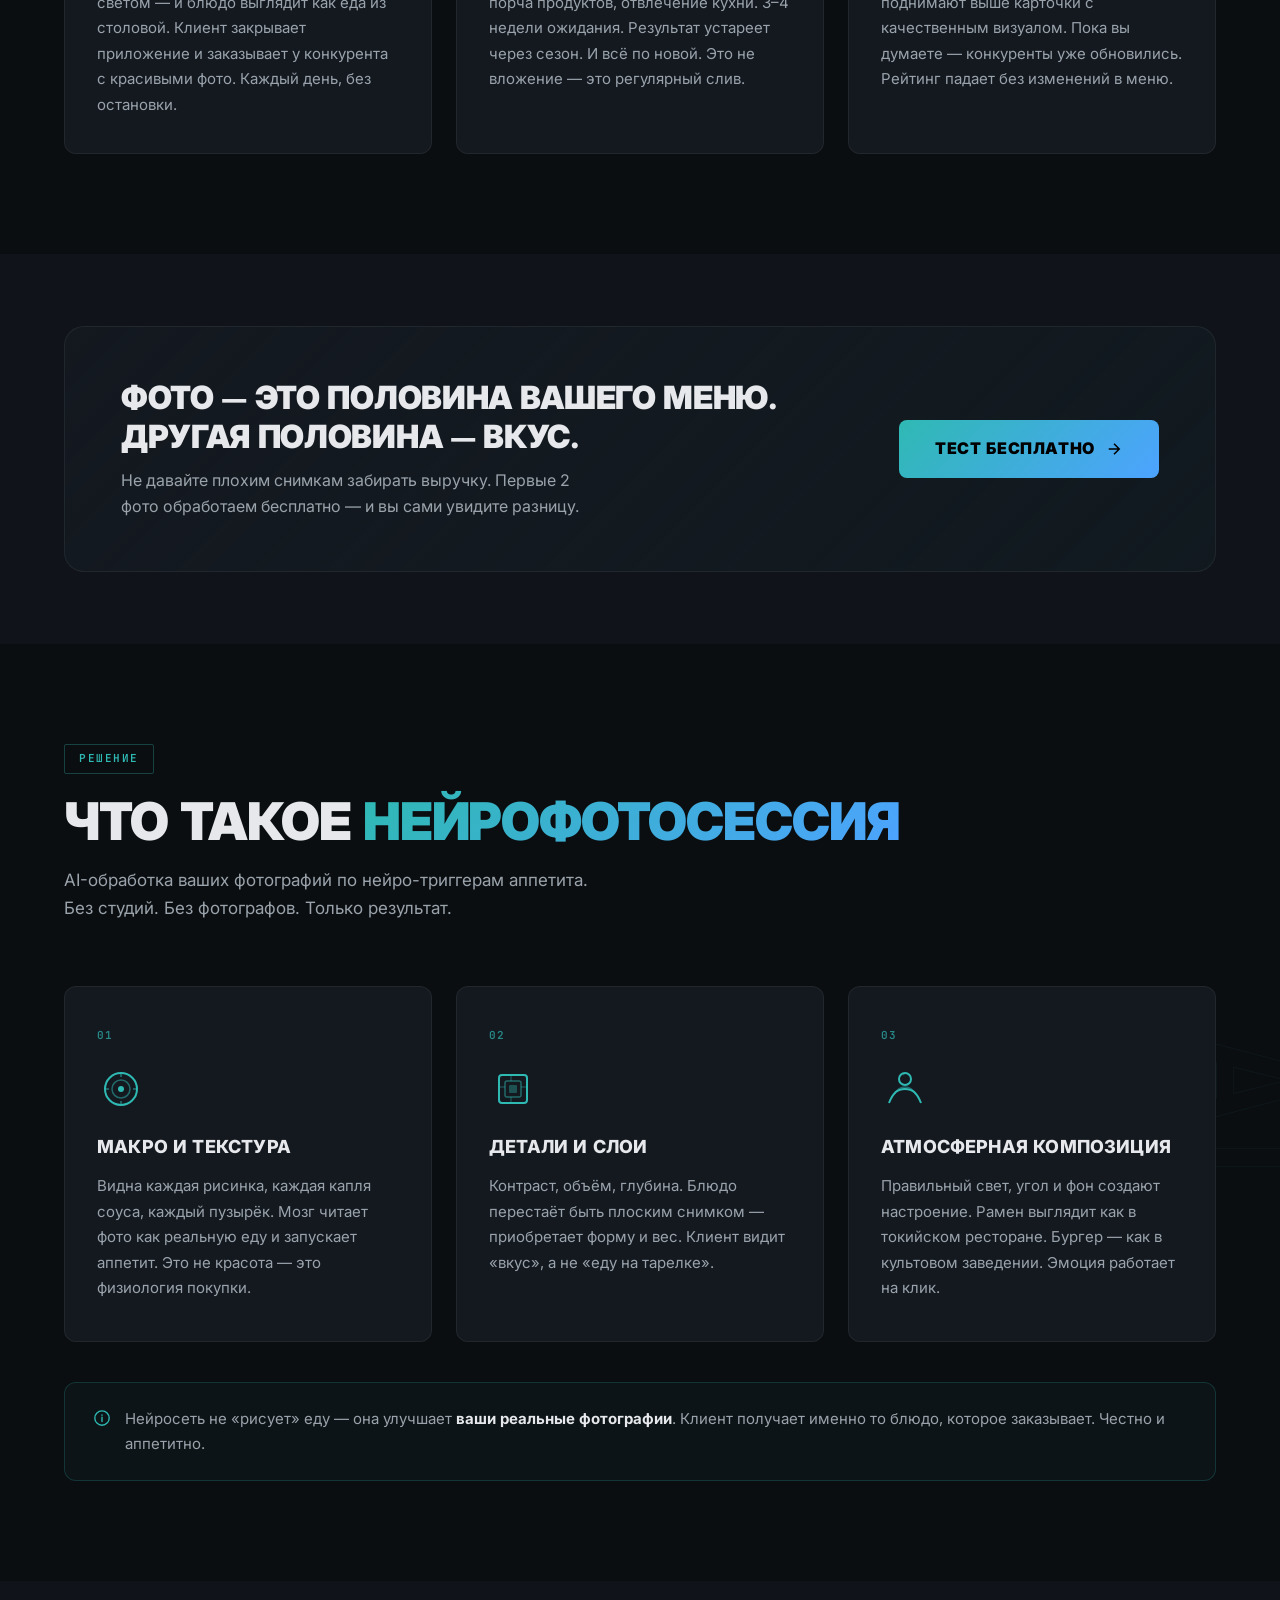
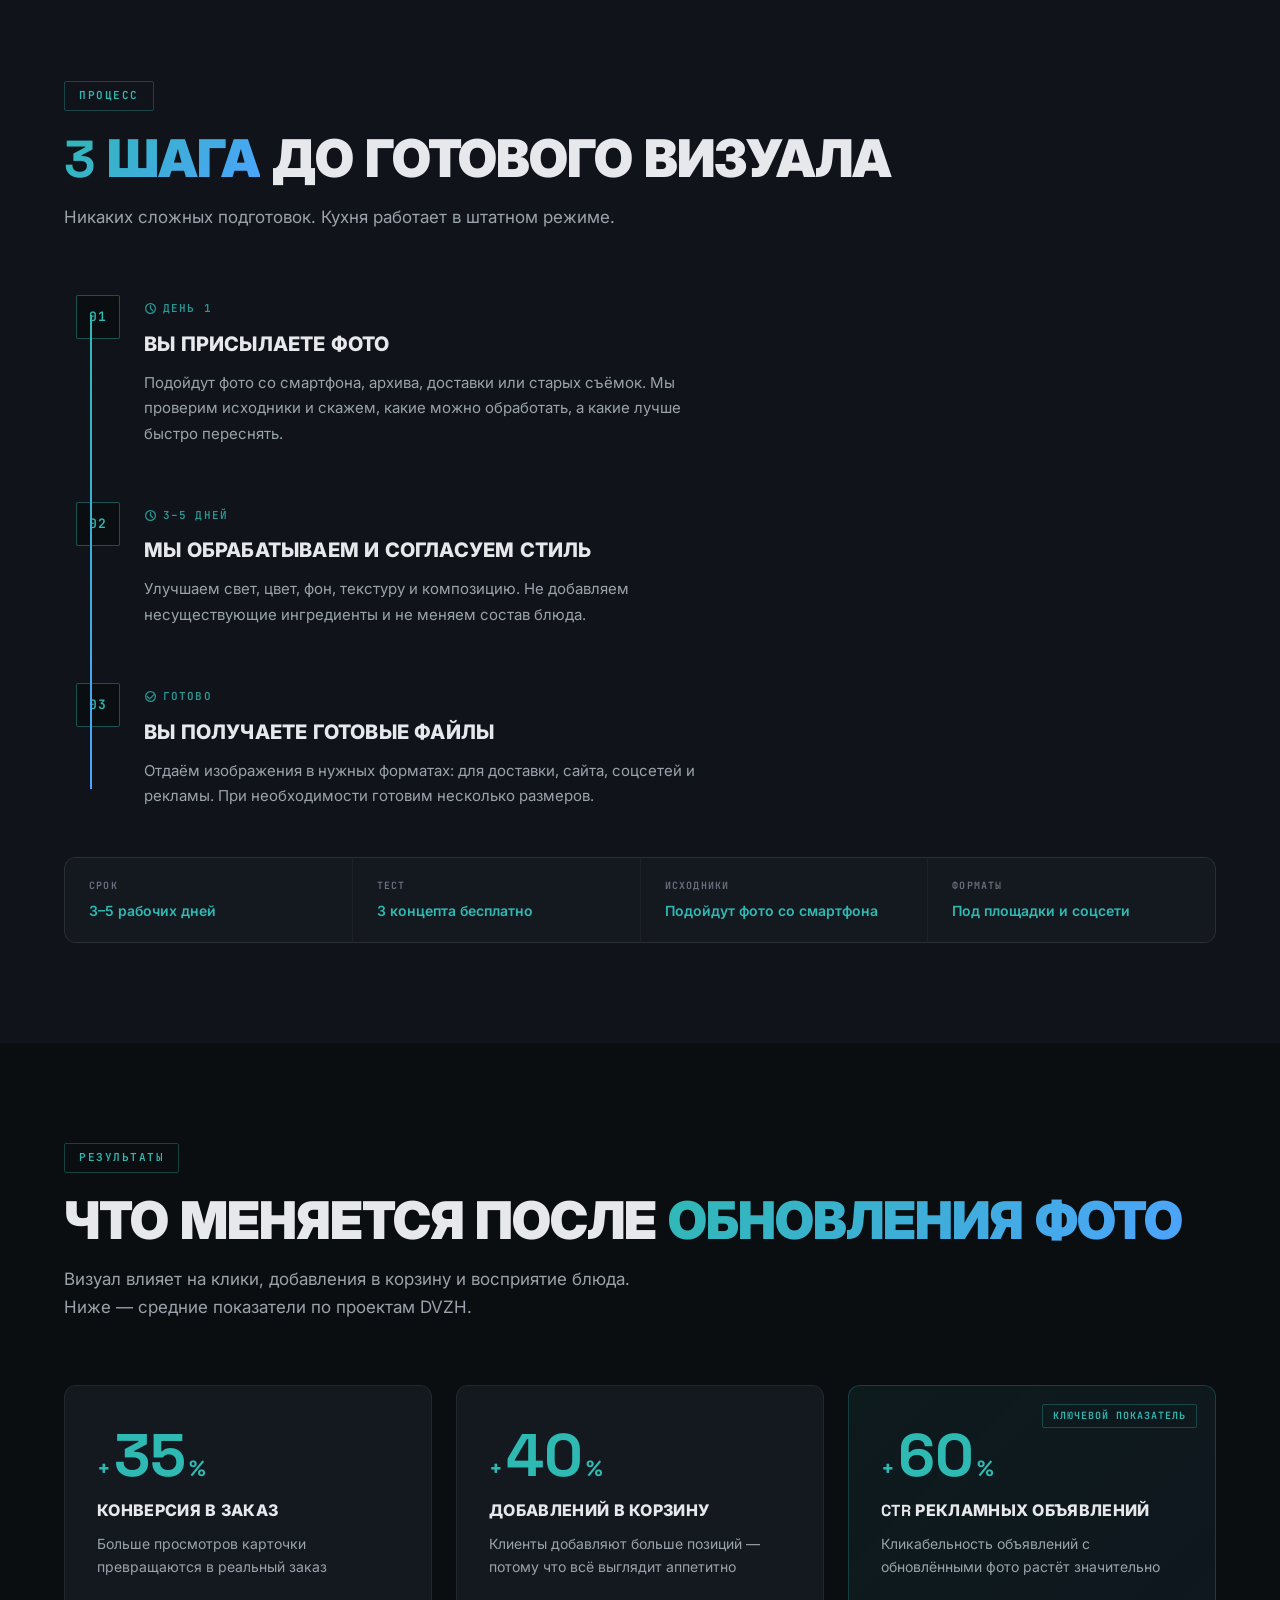
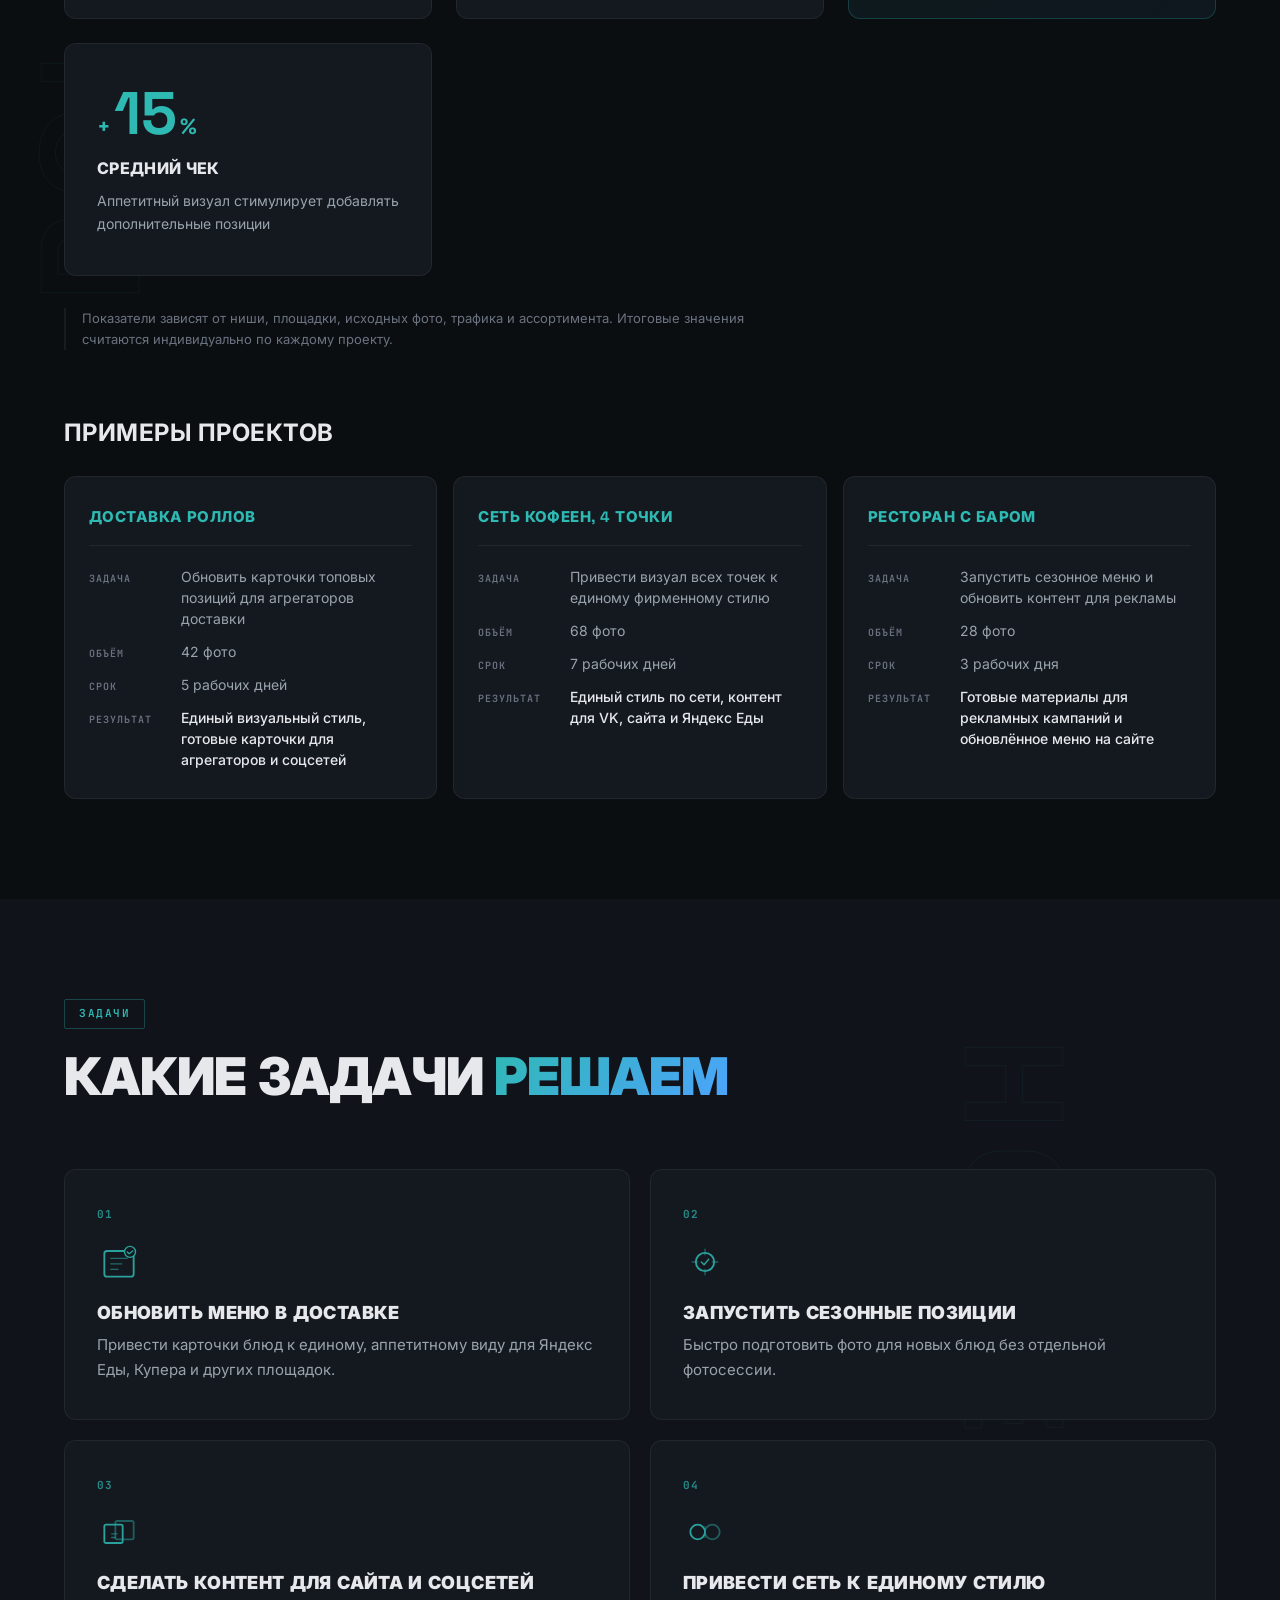
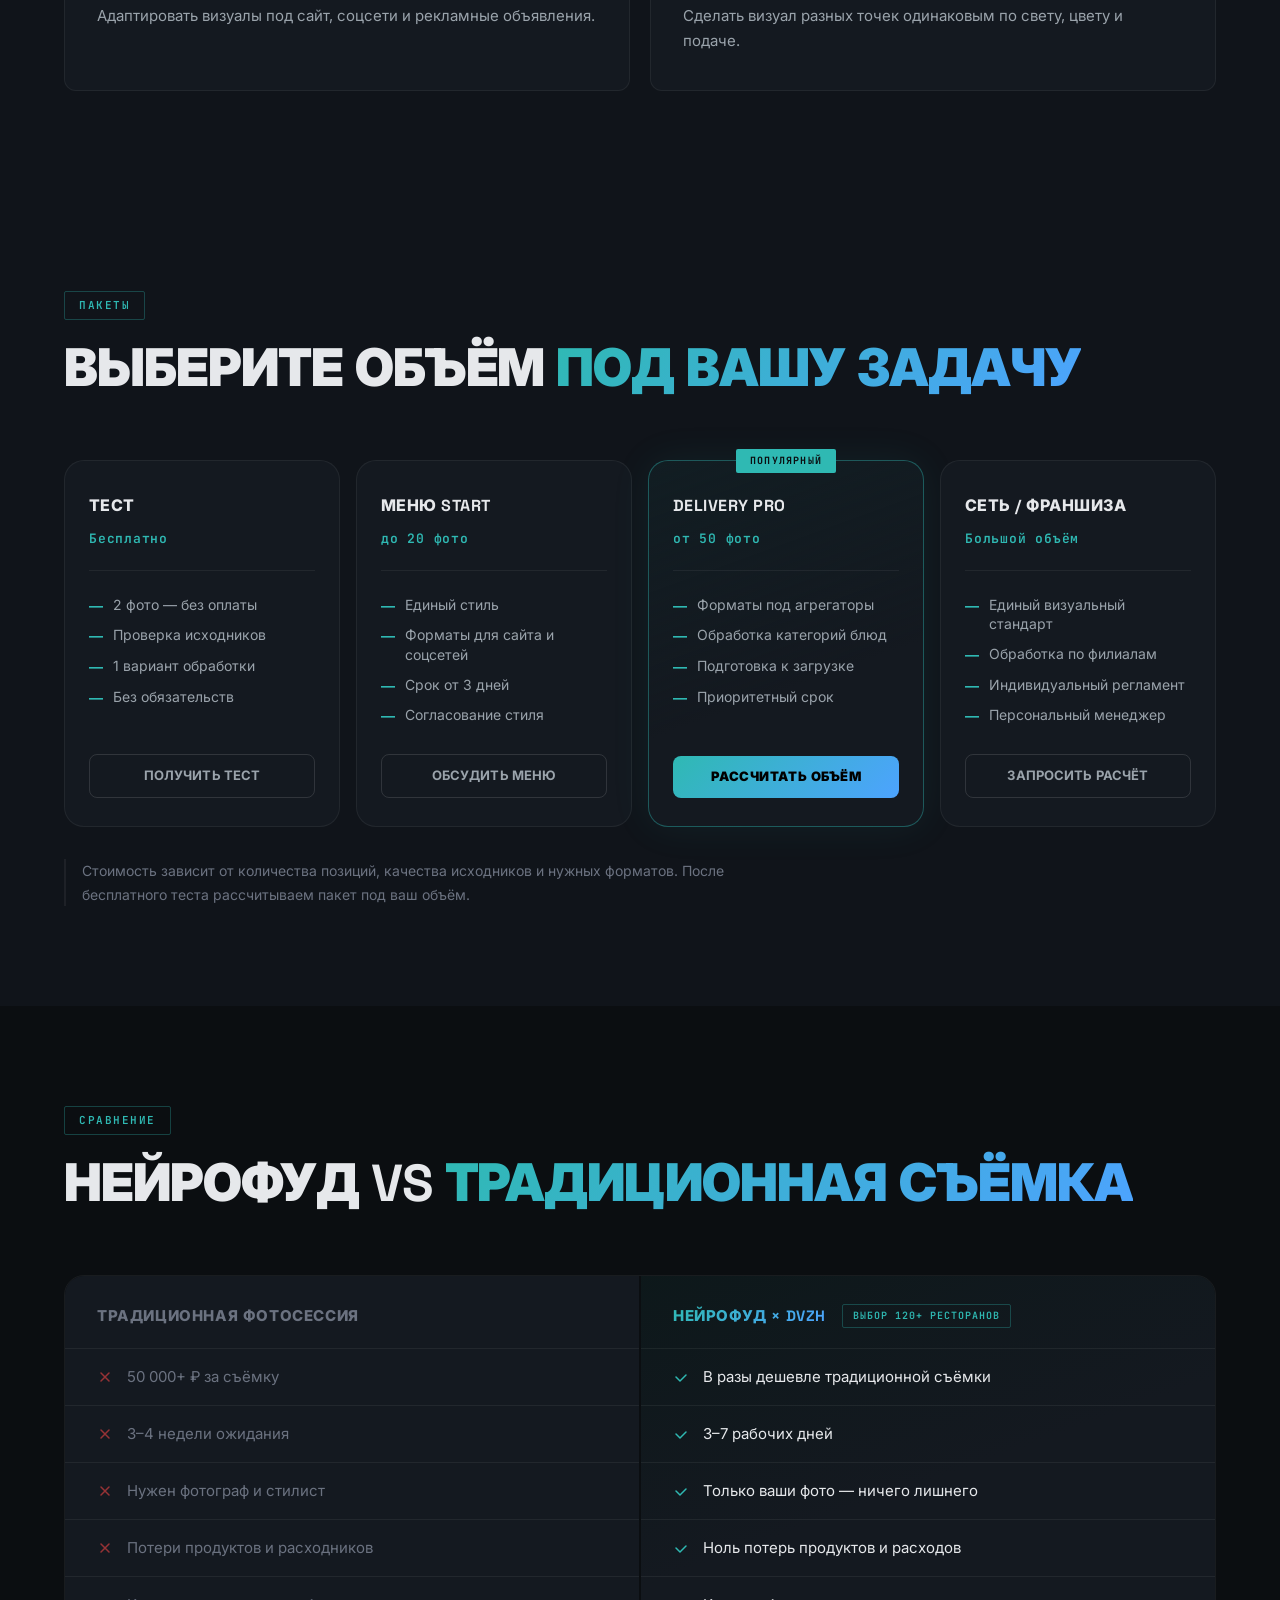
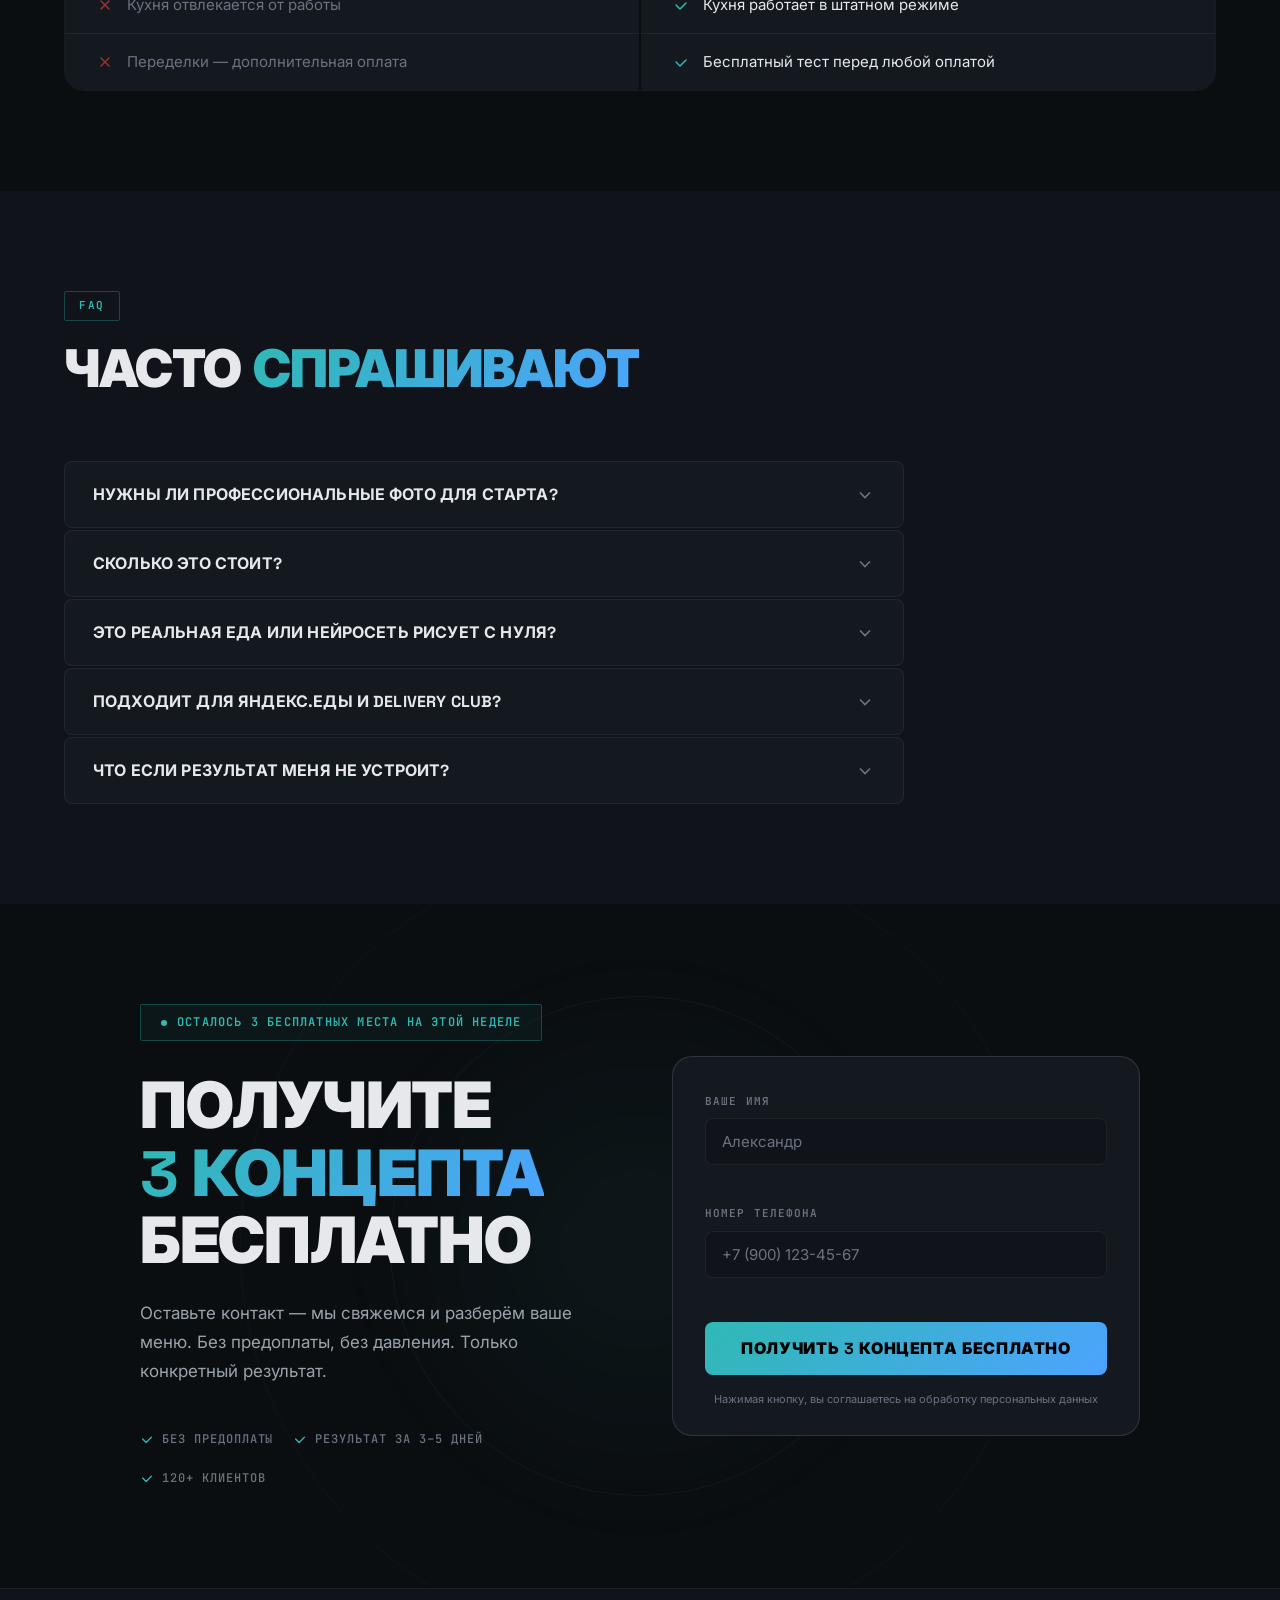
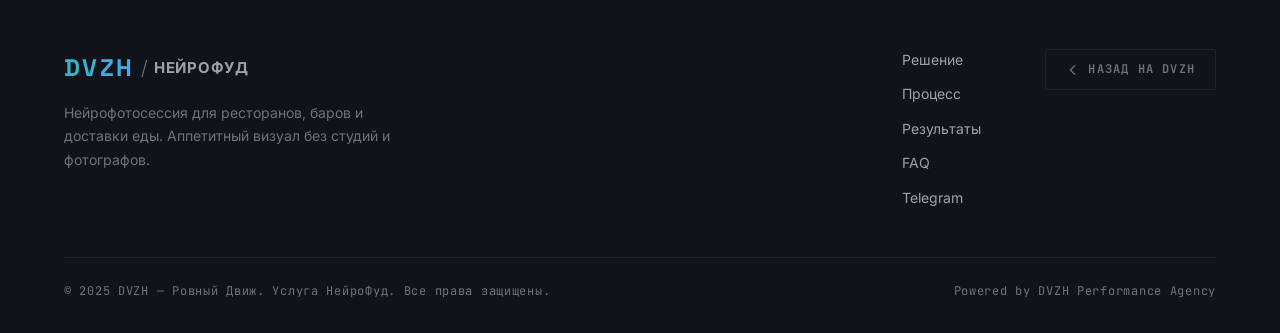
==== commit 56aab8a6: "Revert "fix(neurofood): move solution after ba-section, title on one line" This reverts commit 5ec8c" ====
--- a/NeroFoodDVZH/index.html
+++ b/NeroFoodDVZH/index.html
@@ -179,7 +179,7 @@
 
             <div class="section-header" data-animate="fade-up">
                 <span class="section-tag">REAL FOOD • AI ENHANCED</span>
-                <h2 class="section-title">Ваши блюда <span class="text-accent">только лучше</span></h2>
+                <h2 class="section-title">Ваши блюда<br><span class="text-accent">только лучше</span></h2>
                 <p class="section-desc">Работаем с реальными блюдами: усиливаем свет, текстуру, объём и адаптируем визуал под доставку, рекламу и соцсети.</p>
             </div>
 
@@ -292,6 +292,107 @@
                 <p class="ba-section__note-text">Мы не меняем состав, ингредиенты или подачу до неузнаваемости. Мы усиливаем визуальное восприятие реального продукта, сохраняя его узнаваемость для гостей и delivery-площадок — через собственную AI-разработку для визуала.</p>
             </div>
 
+        </div>
+    </section>
+
+    <!-- ============================================ -->
+    <!-- МАРКИЗ -->
+    <!-- ============================================ -->
+    <div class="marquee">
+        <div class="marquee__track">
+            <span class="marquee__item">Вкус</span>
+            <span class="marquee__item marquee__item--accent">•</span>
+            <span class="marquee__item">Текстура</span>
+            <span class="marquee__item marquee__item--accent">•</span>
+            <span class="marquee__item">Аппетит</span>
+            <span class="marquee__item marquee__item--accent">•</span>
+            <span class="marquee__item">DVZH</span>
+            <span class="marquee__item marquee__item--accent">•</span>
+            <span class="marquee__item">НейроФуд</span>
+            <span class="marquee__item marquee__item--accent">•</span>
+            <span class="marquee__item">Рост</span>
+            <span class="marquee__item marquee__item--accent">•</span>
+            <span class="marquee__item">Вкус</span>
+            <span class="marquee__item marquee__item--accent">•</span>
+            <span class="marquee__item">Текстура</span>
+            <span class="marquee__item marquee__item--accent">•</span>
+            <span class="marquee__item">Аппетит</span>
+            <span class="marquee__item marquee__item--accent">•</span>
+            <span class="marquee__item">DVZH</span>
+            <span class="marquee__item marquee__item--accent">•</span>
+            <span class="marquee__item">НейроФуд</span>
+            <span class="marquee__item marquee__item--accent">•</span>
+            <span class="marquee__item">Рост</span>
+            <span class="marquee__item marquee__item--accent">•</span>
+        </div>
+    </div>
+
+    <!-- ============================================ -->
+    <!-- ПРОБЛЕМА -->
+    <!-- ============================================ -->
+    <section class="problem" id="problem">
+        <span class="wm-text" aria-hidden="true">FOOD</span>
+        <div class="container">
+            <div class="section-header" data-animate="fade-up">
+                <span class="section-tag">Знакомо?</span>
+                <h2 class="section-title">Почему продажи <span class="text-accent">стоят</span></h2>
+                <p class="section-desc">3 причины, почему плохие фото сжигают выручку каждый день</p>
+            </div>
+            <div class="problem__grid stagger-children" data-animate="fade-up">
+                <div class="problem__card card-glow">
+                    <div class="problem__card-icon">
+                        <svg viewBox="0 0 48 48" fill="none">
+                            <rect x="8" y="14" width="32" height="22" rx="3" stroke="currentColor" stroke-width="2"/>
+                            <circle cx="24" cy="25" r="4" stroke="currentColor" stroke-width="2"/>
+                            <path d="M14 14v-2a2 2 0 012-2h16a2 2 0 012 2v2" stroke="currentColor" stroke-width="2"/>
+                            <path d="M10 36l-2 4M38 36l2 4" stroke="currentColor" stroke-width="1.5" opacity="0.4"/>
+                        </svg>
+                    </div>
+                    <h3 class="problem__card-title">01 / Фото убивает аппетит</h3>
+                    <p class="problem__card-text">Смартфонный снимок под плохим светом — и блюдо выглядит как еда из столовой. Клиент закрывает приложение и заказывает у конкурента с красивыми фото. Каждый день, без остановки.</p>
+                </div>
+                <div class="problem__card card-glow">
+                    <div class="problem__card-icon">
+                        <svg viewBox="0 0 48 48" fill="none">
+                            <circle cx="24" cy="24" r="18" stroke="currentColor" stroke-width="2"/>
+                            <path d="M24 12v12l8 8" stroke="currentColor" stroke-width="2"/>
+                            <circle cx="24" cy="24" r="2" fill="currentColor"/>
+                        </svg>
+                    </div>
+                    <h3 class="problem__card-title">02 / Съёмка стоит 50 000+ ₽</h3>
+                    <p class="problem__card-text">Фотограф, стилист, аренда студии, порча продуктов, отвлечение кухни. 3–4 недели ожидания. Результат устареет через сезон. И всё по новой. Это не вложение — это регулярный слив.</p>
+                </div>
+                <div class="problem__card card-glow">
+                    <div class="problem__card-icon">
+                        <svg viewBox="0 0 48 48" fill="none">
+                            <path d="M8 32c4-8 8-12 16-12s12 4 16 12" stroke="currentColor" stroke-width="2"/>
+                            <path d="M12 24c2-4 4-6 12-6s10 2 12 6" stroke="currentColor" stroke-width="1.5" opacity="0.5"/>
+                            <circle cx="24" cy="14" r="5" stroke="currentColor" stroke-width="2"/>
+                            <path d="M20 38l4-6 4 6" stroke="currentColor" stroke-width="1.5" opacity="0.4"/>
+                        </svg>
+                    </div>
+                    <h3 class="problem__card-title">03 / Конкуренты уже впереди</h3>
+                    <p class="problem__card-text">Алгоритмы Яндекс.Еды и Delivery Club поднимают выше карточки с качественным визуалом. Пока вы думаете — конкуренты уже обновились. Рейтинг падает без изменений в меню.</p>
+                </div>
+            </div>
+        </div>
+    </section>
+
+    <!-- ============================================ -->
+    <!-- CTA ПРОМЕЖУТОЧНЫЙ 1 -->
+    <!-- ============================================ -->
+    <section class="cta-mid">
+        <div class="container">
+            <div class="cta-mid__inner border-glow-anim" data-animate="fade-up">
+                <div class="cta-mid__text">
+                    <h2>Фото — это половина вашего меню.<br>Другая половина — вкус.</h2>
+                    <p>Не давайте плохим снимкам забирать выручку. Первые 2 фото обработаем бесплатно — и вы сами увидите разницу.</p>
+                </div>
+                <a href="#cta-final" class="btn btn--primary btn--lg">
+                    Тест бесплатно
+                    <svg class="btn__arrow" viewBox="0 0 24 24" fill="none" stroke="currentColor" stroke-width="2"><path d="M5 12h14M12 5l7 7-7 7"/></svg>
+                </a>
+            </div>
         </div>
     </section>
 
@@ -352,107 +453,6 @@
             <div class="solution__note" data-animate="fade-up">
                 <svg viewBox="0 0 20 20" fill="none" width="18" height="18"><path d="M10 2a8 8 0 100 16A8 8 0 0010 2z" stroke="currentColor" stroke-width="1.5"/><path d="M10 9v5M10 6.5v.5" stroke="currentColor" stroke-width="1.5" stroke-linecap="round"/></svg>
                 <p>Нейросеть не «рисует» еду — она улучшает <strong>ваши реальные фотографии</strong>. Клиент получает именно то блюдо, которое заказывает. Честно и аппетитно.</p>
-            </div>
-        </div>
-    </section>
-
-    <!-- ============================================ -->
-    <!-- МАРКИЗ -->
-    <!-- ============================================ -->
-    <div class="marquee">
-        <div class="marquee__track">
-            <span class="marquee__item">Вкус</span>
-            <span class="marquee__item marquee__item--accent">•</span>
-            <span class="marquee__item">Текстура</span>
-            <span class="marquee__item marquee__item--accent">•</span>
-            <span class="marquee__item">Аппетит</span>
-            <span class="marquee__item marquee__item--accent">•</span>
-            <span class="marquee__item">DVZH</span>
-            <span class="marquee__item marquee__item--accent">•</span>
-            <span class="marquee__item">НейроФуд</span>
-            <span class="marquee__item marquee__item--accent">•</span>
-            <span class="marquee__item">Рост</span>
-            <span class="marquee__item marquee__item--accent">•</span>
-            <span class="marquee__item">Вкус</span>
-            <span class="marquee__item marquee__item--accent">•</span>
-            <span class="marquee__item">Текстура</span>
-            <span class="marquee__item marquee__item--accent">•</span>
-            <span class="marquee__item">Аппетит</span>
-            <span class="marquee__item marquee__item--accent">•</span>
-            <span class="marquee__item">DVZH</span>
-            <span class="marquee__item marquee__item--accent">•</span>
-            <span class="marquee__item">НейроФуд</span>
-            <span class="marquee__item marquee__item--accent">•</span>
-            <span class="marquee__item">Рост</span>
-            <span class="marquee__item marquee__item--accent">•</span>
-        </div>
-    </div>
-
-    <!-- ============================================ -->
-    <!-- ПРОБЛЕМА -->
-    <!-- ============================================ -->
-    <section class="problem" id="problem">
-        <span class="wm-text" aria-hidden="true">FOOD</span>
-        <div class="container">
-            <div class="section-header" data-animate="fade-up">
-                <span class="section-tag">Знакомо?</span>
-                <h2 class="section-title">Почему продажи <span class="text-accent">стоят</span></h2>
-                <p class="section-desc">3 причины, почему плохие фото сжигают выручку каждый день</p>
-            </div>
-            <div class="problem__grid stagger-children" data-animate="fade-up">
-                <div class="problem__card card-glow">
-                    <div class="problem__card-icon">
-                        <svg viewBox="0 0 48 48" fill="none">
-                            <rect x="8" y="14" width="32" height="22" rx="3" stroke="currentColor" stroke-width="2"/>
-                            <circle cx="24" cy="25" r="4" stroke="currentColor" stroke-width="2"/>
-                            <path d="M14 14v-2a2 2 0 012-2h16a2 2 0 012 2v2" stroke="currentColor" stroke-width="2"/>
-                            <path d="M10 36l-2 4M38 36l2 4" stroke="currentColor" stroke-width="1.5" opacity="0.4"/>
-                        </svg>
-                    </div>
-                    <h3 class="problem__card-title">01 / Фото убивает аппетит</h3>
-                    <p class="problem__card-text">Смартфонный снимок под плохим светом — и блюдо выглядит как еда из столовой. Клиент закрывает приложение и заказывает у конкурента с красивыми фото. Каждый день, без остановки.</p>
-                </div>
-                <div class="problem__card card-glow">
-                    <div class="problem__card-icon">
-                        <svg viewBox="0 0 48 48" fill="none">
-                            <circle cx="24" cy="24" r="18" stroke="currentColor" stroke-width="2"/>
-                            <path d="M24 12v12l8 8" stroke="currentColor" stroke-width="2"/>
-                            <circle cx="24" cy="24" r="2" fill="currentColor"/>
-                        </svg>
-                    </div>
-                    <h3 class="problem__card-title">02 / Съёмка стоит 50 000+ ₽</h3>
-                    <p class="problem__card-text">Фотограф, стилист, аренда студии, порча продуктов, отвлечение кухни. 3–4 недели ожидания. Результат устареет через сезон. И всё по новой. Это не вложение — это регулярный слив.</p>
-                </div>
-                <div class="problem__card card-glow">
-                    <div class="problem__card-icon">
-                        <svg viewBox="0 0 48 48" fill="none">
-                            <path d="M8 32c4-8 8-12 16-12s12 4 16 12" stroke="currentColor" stroke-width="2"/>
-                            <path d="M12 24c2-4 4-6 12-6s10 2 12 6" stroke="currentColor" stroke-width="1.5" opacity="0.5"/>
-                            <circle cx="24" cy="14" r="5" stroke="currentColor" stroke-width="2"/>
-                            <path d="M20 38l4-6 4 6" stroke="currentColor" stroke-width="1.5" opacity="0.4"/>
-                        </svg>
-                    </div>
-                    <h3 class="problem__card-title">03 / Конкуренты уже впереди</h3>
-                    <p class="problem__card-text">Алгоритмы Яндекс.Еды и Delivery Club поднимают выше карточки с качественным визуалом. Пока вы думаете — конкуренты уже обновились. Рейтинг падает без изменений в меню.</p>
-                </div>
-            </div>
-        </div>
-    </section>
-
-    <!-- ============================================ -->
-    <!-- CTA ПРОМЕЖУТОЧНЫЙ 1 -->
-    <!-- ============================================ -->
-    <section class="cta-mid">
-        <div class="container">
-            <div class="cta-mid__inner border-glow-anim" data-animate="fade-up">
-                <div class="cta-mid__text">
-                    <h2>Фото — это половина вашего меню.<br>Другая половина — вкус.</h2>
-                    <p>Не давайте плохим снимкам забирать выручку. Первые 2 фото обработаем бесплатно — и вы сами увидите разницу.</p>
-                </div>
-                <a href="#cta-final" class="btn btn--primary btn--lg">
-                    Тест бесплатно
-                    <svg class="btn__arrow" viewBox="0 0 24 24" fill="none" stroke="currentColor" stroke-width="2"><path d="M5 12h14M12 5l7 7-7 7"/></svg>
-                </a>
             </div>
         </div>
     </section>
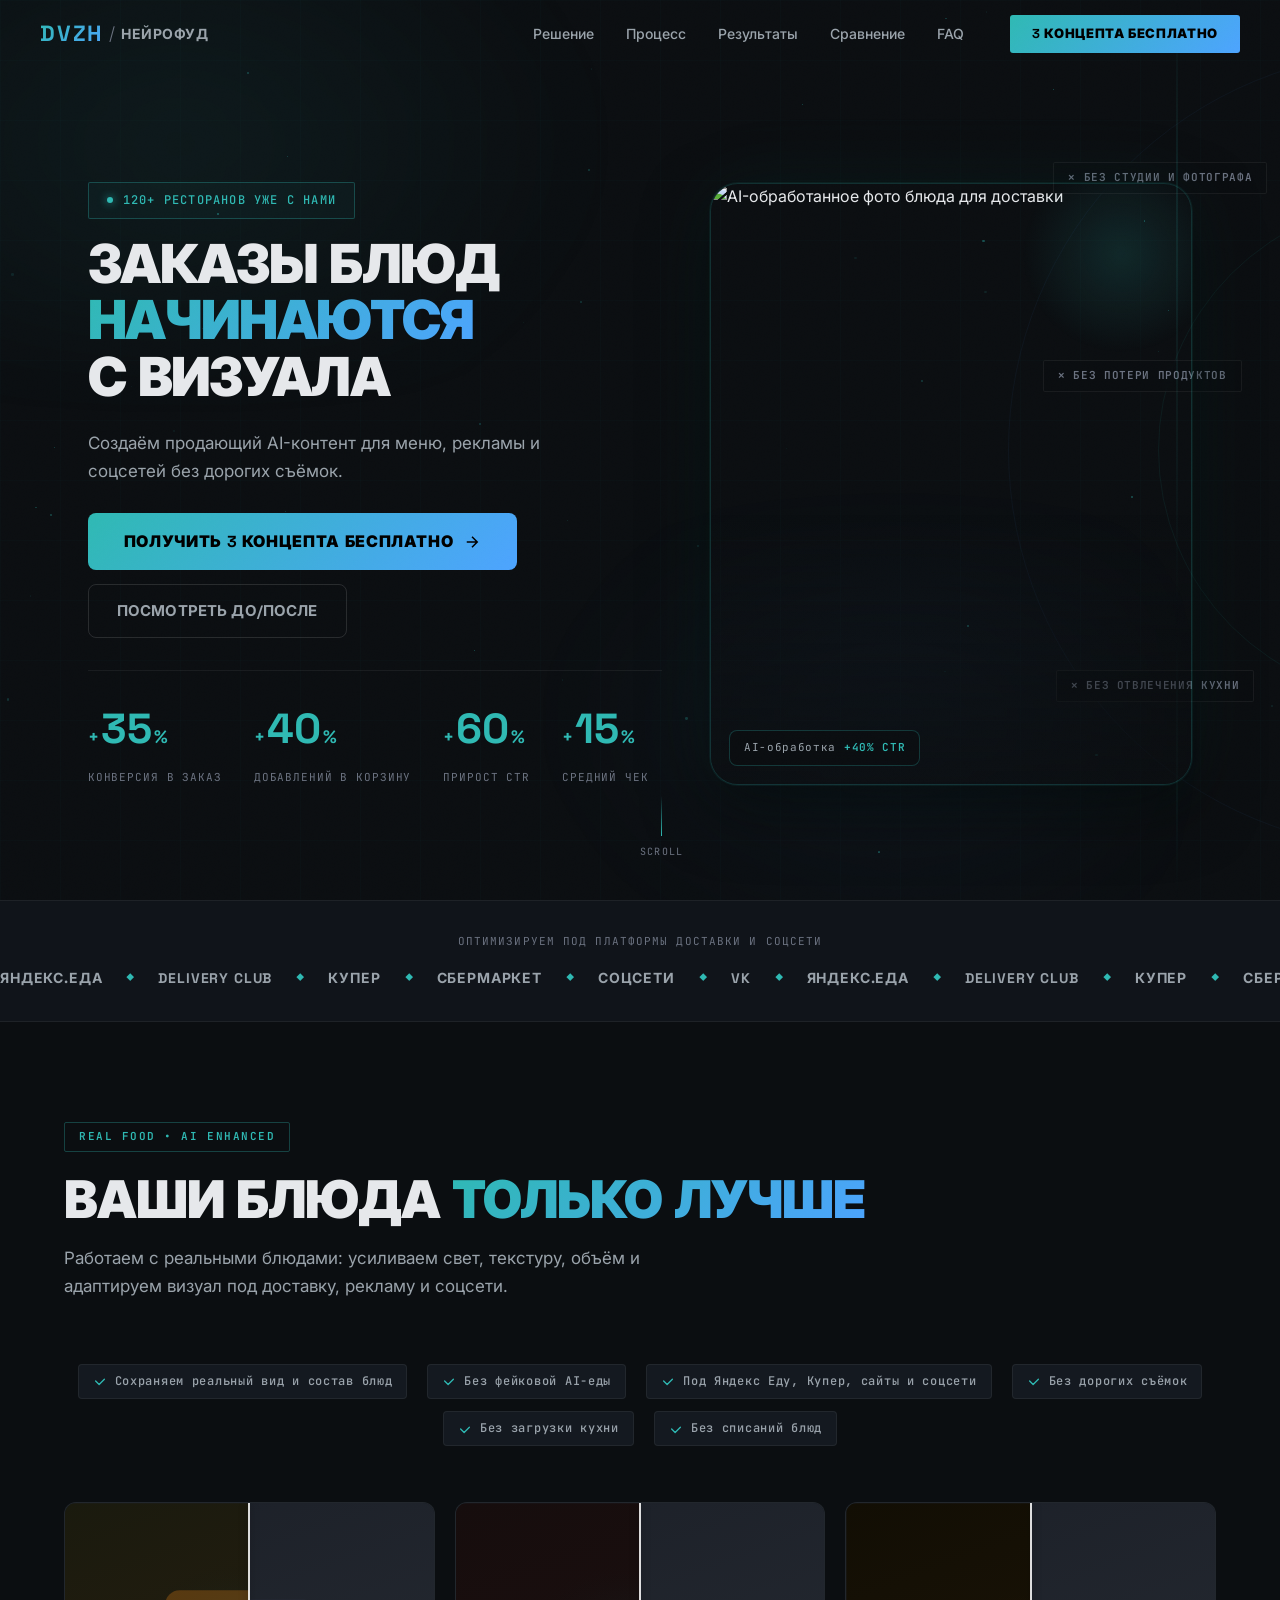
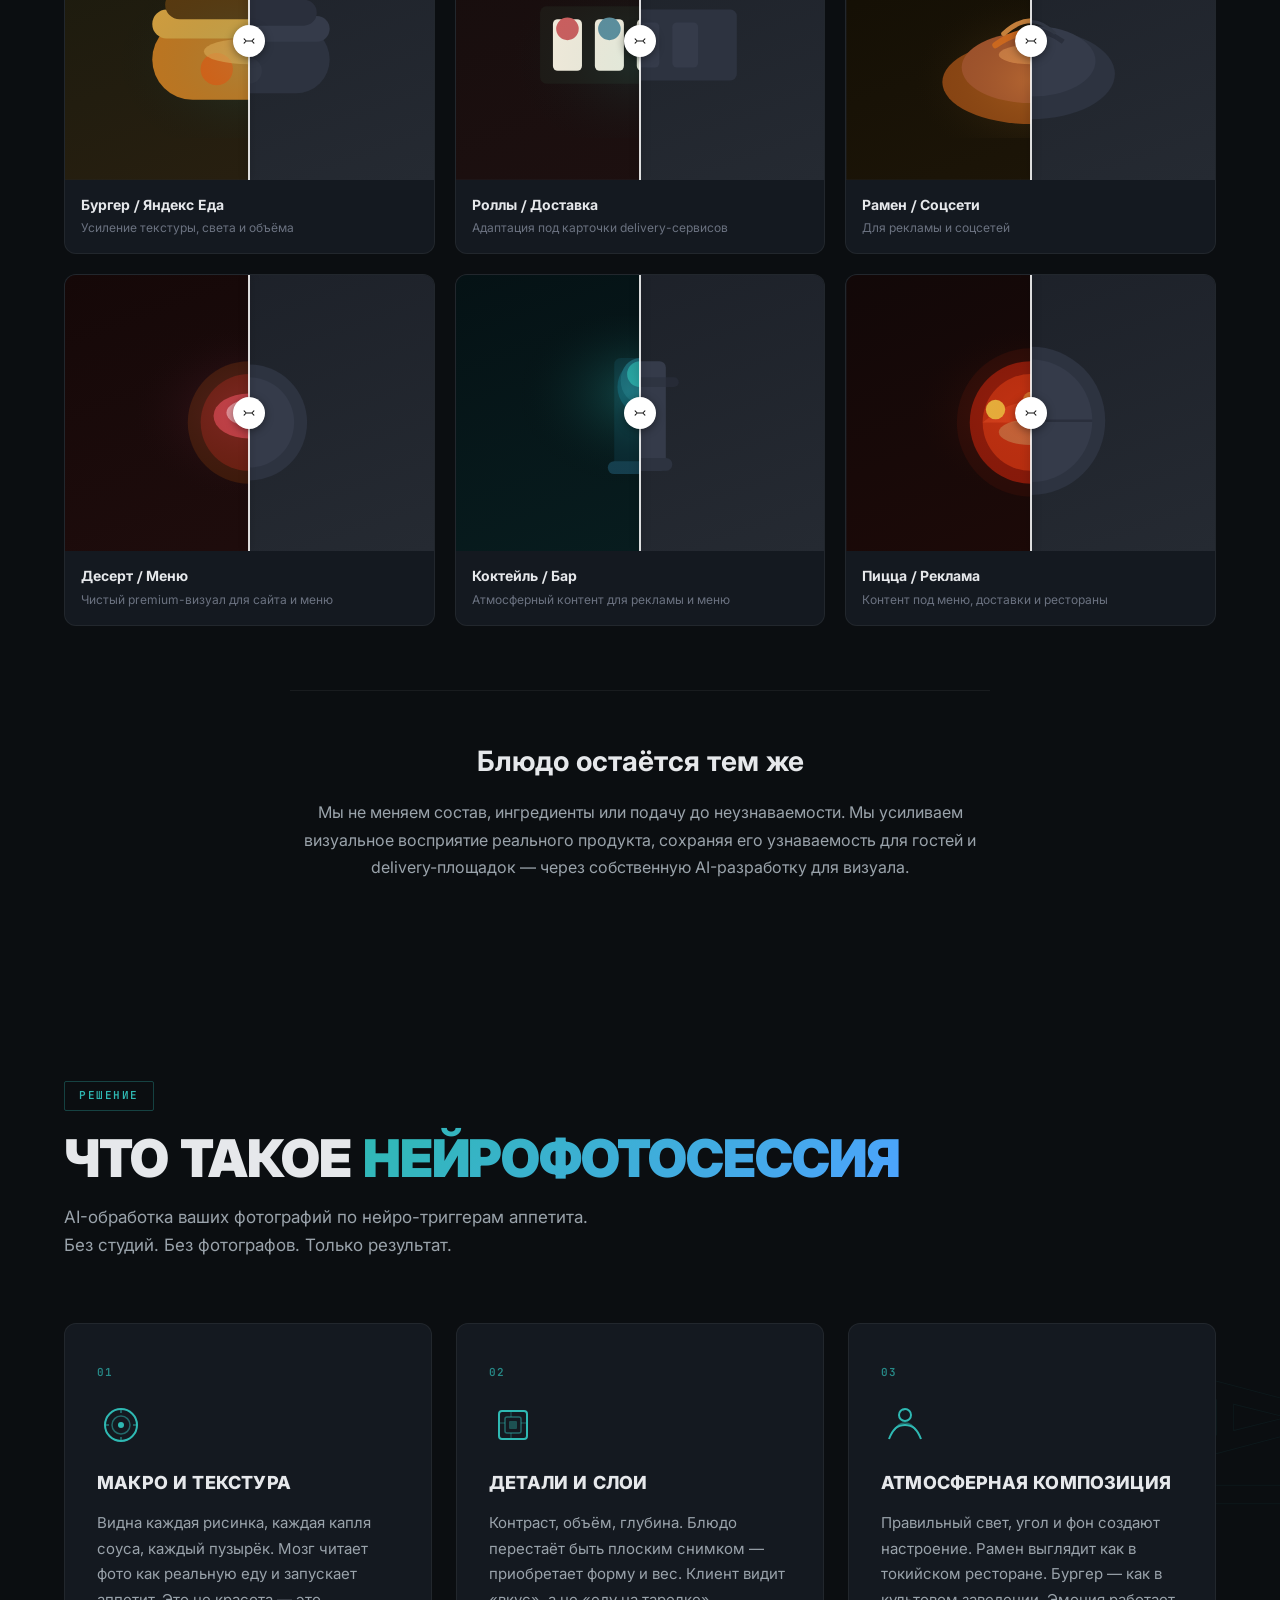
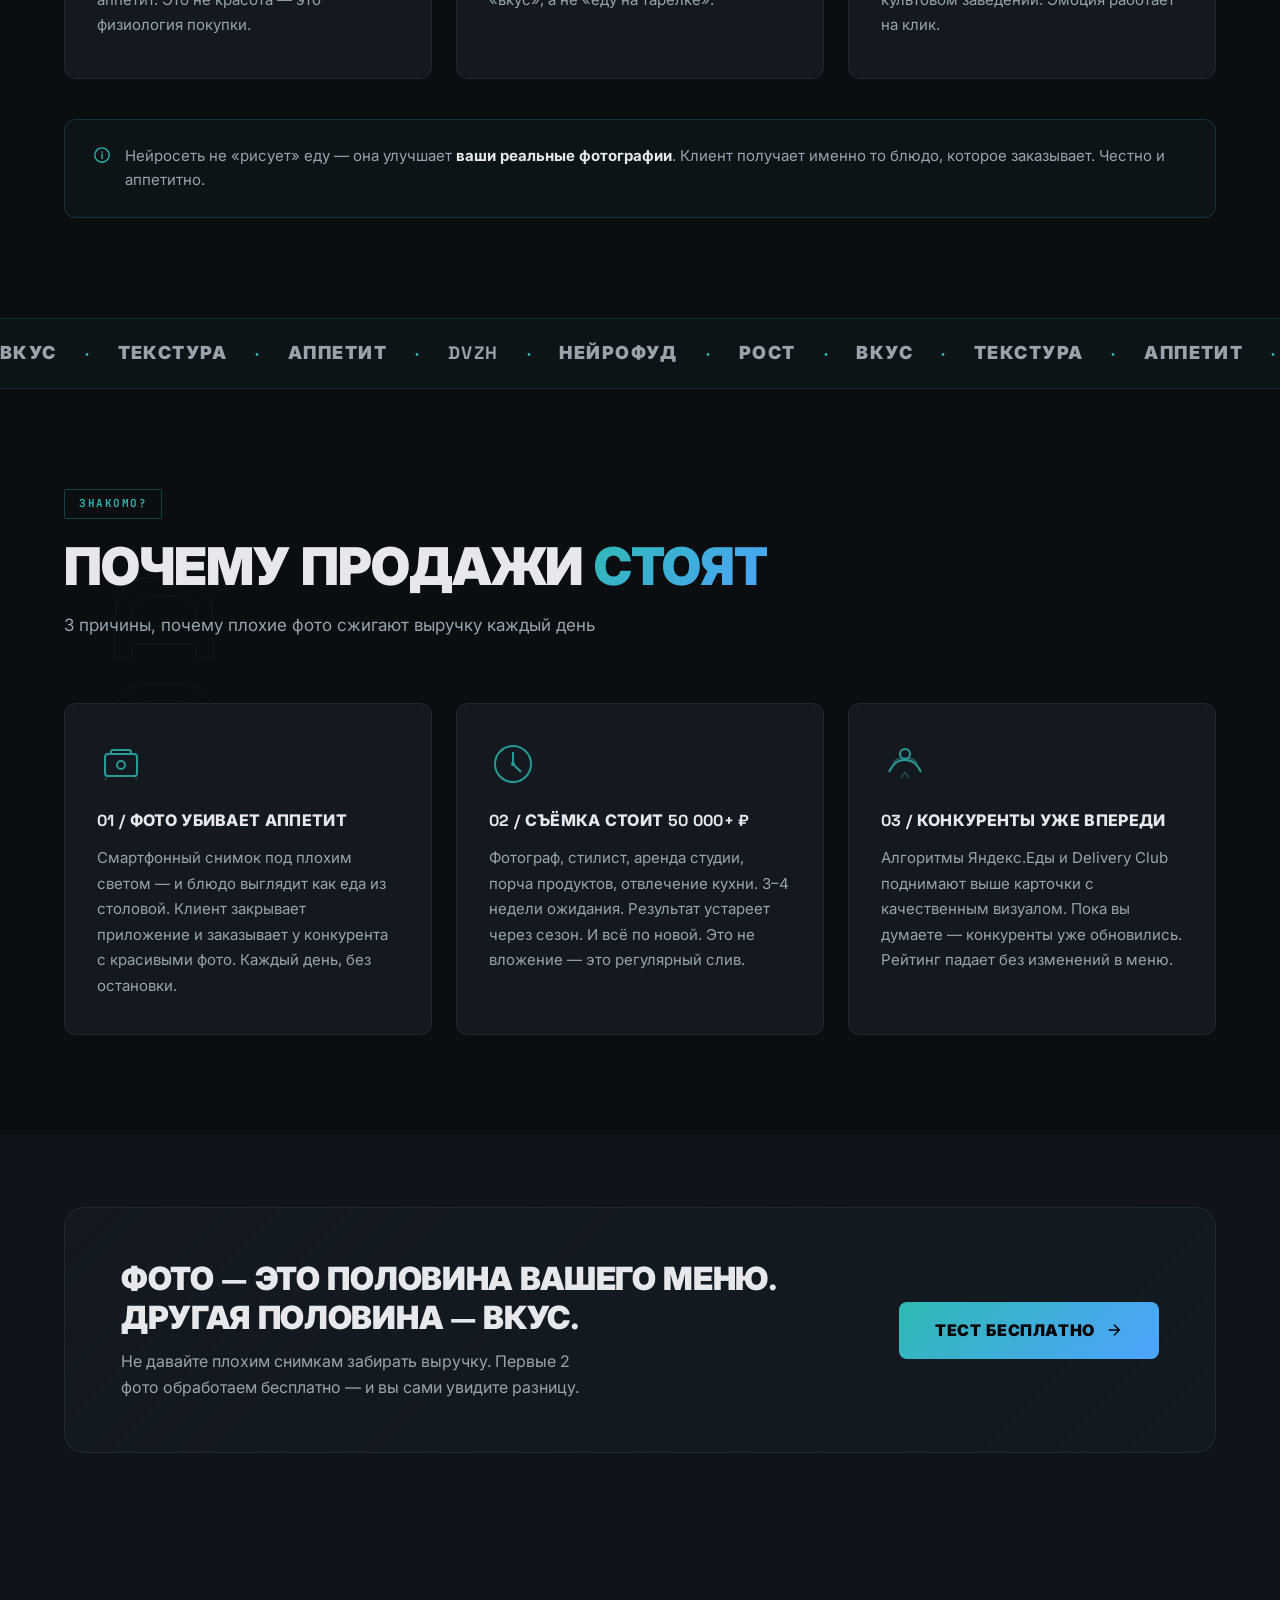
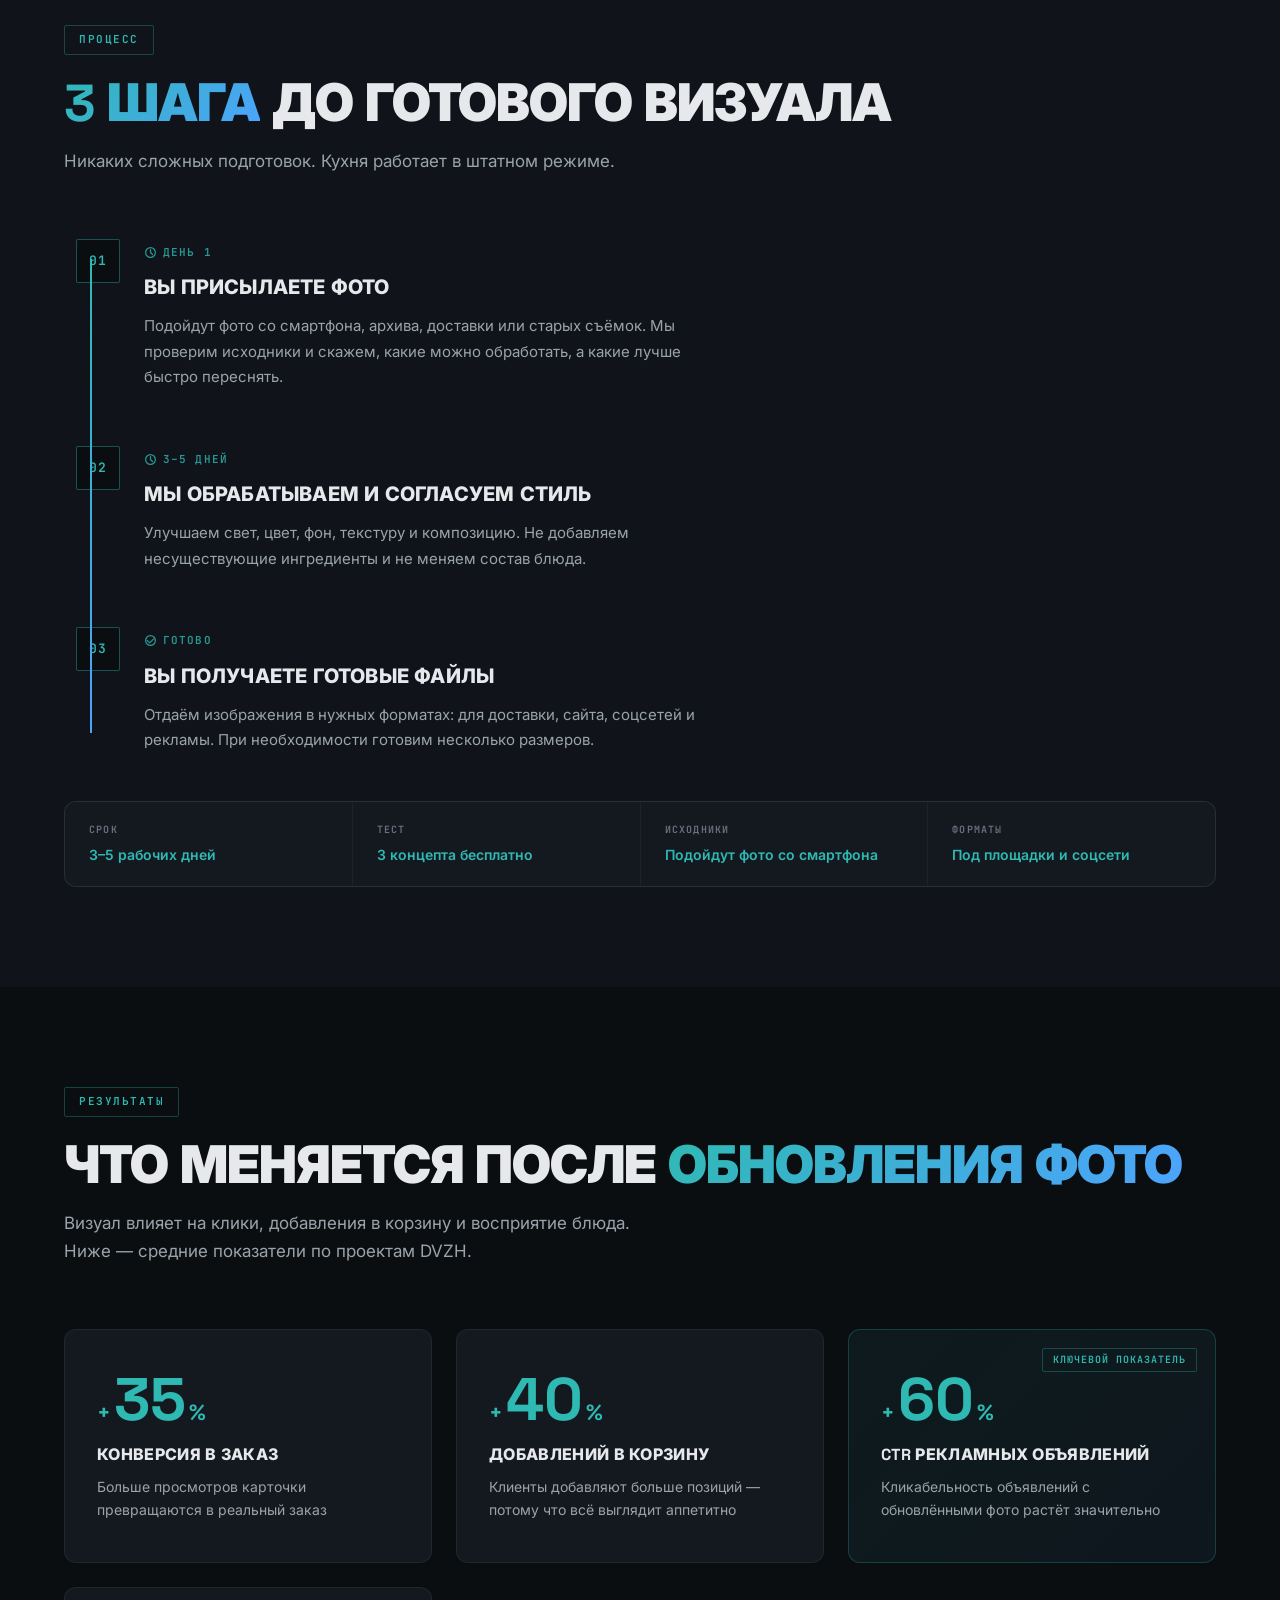
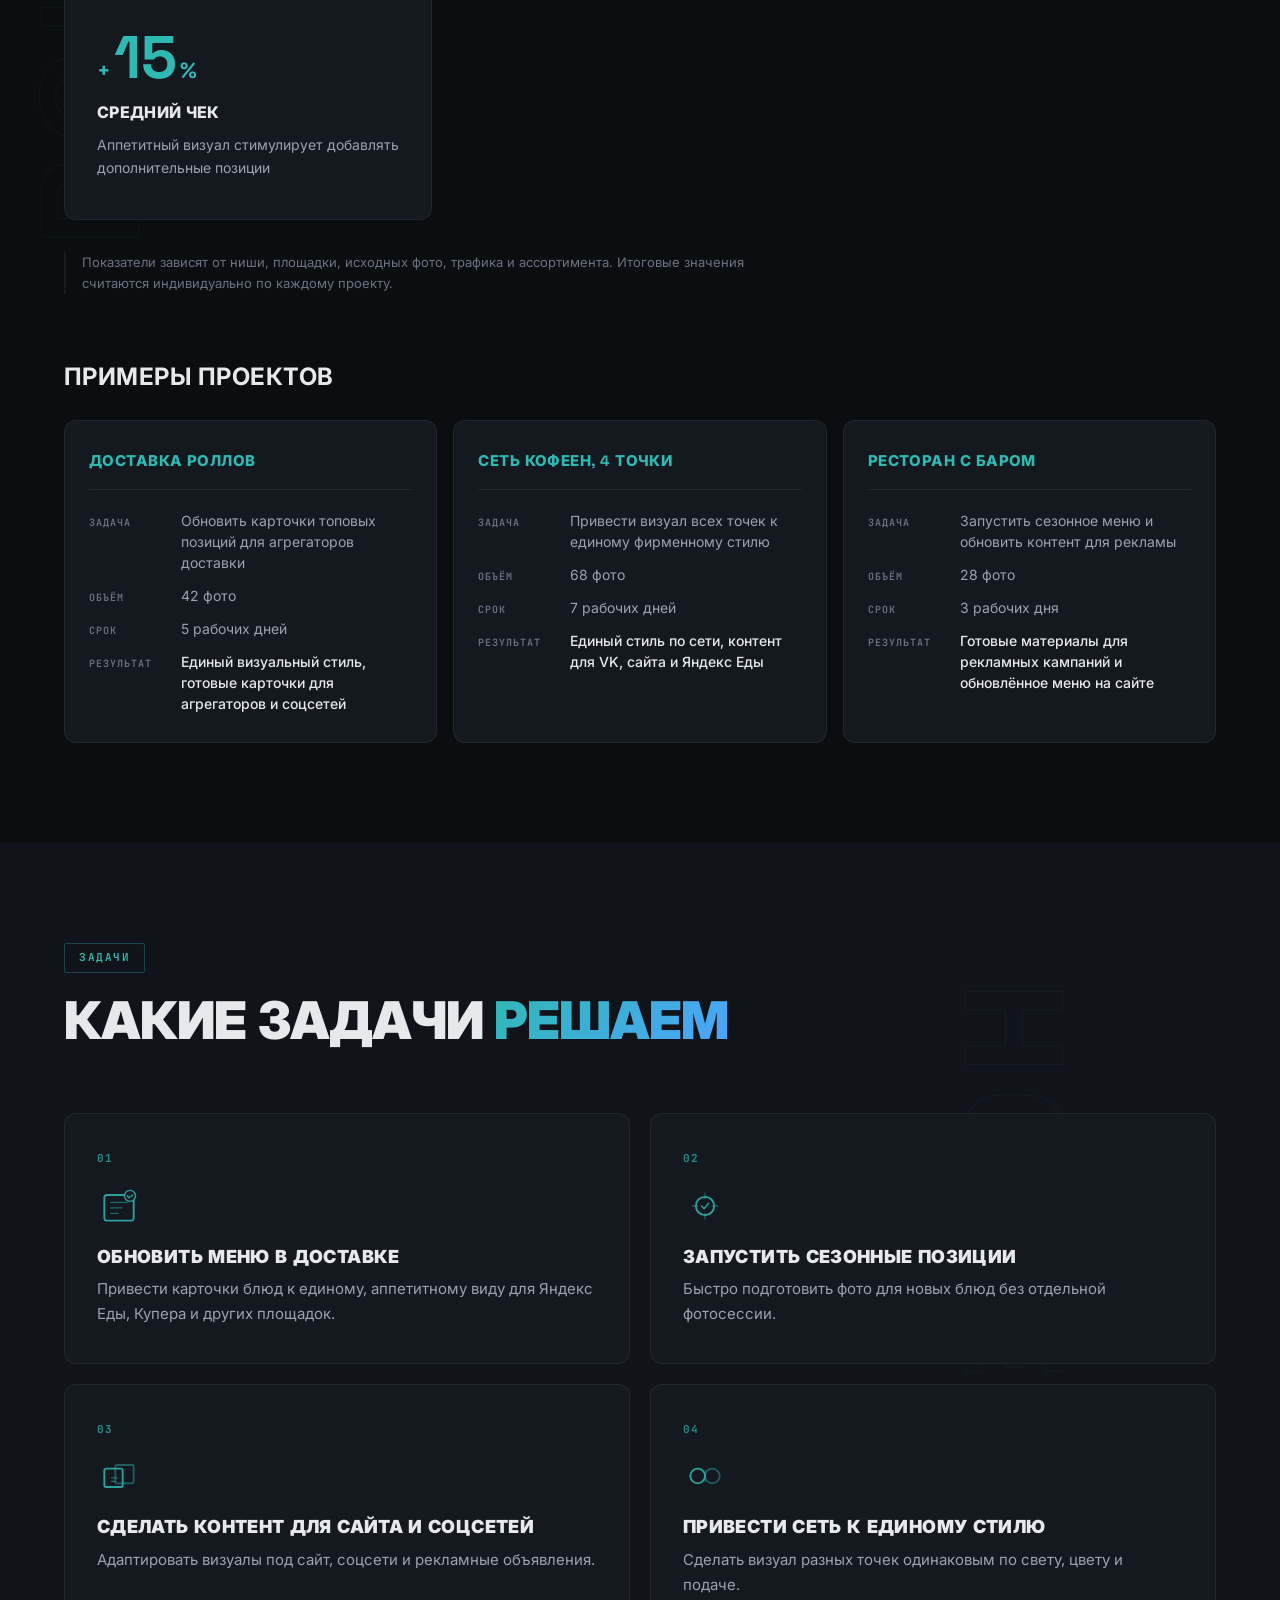
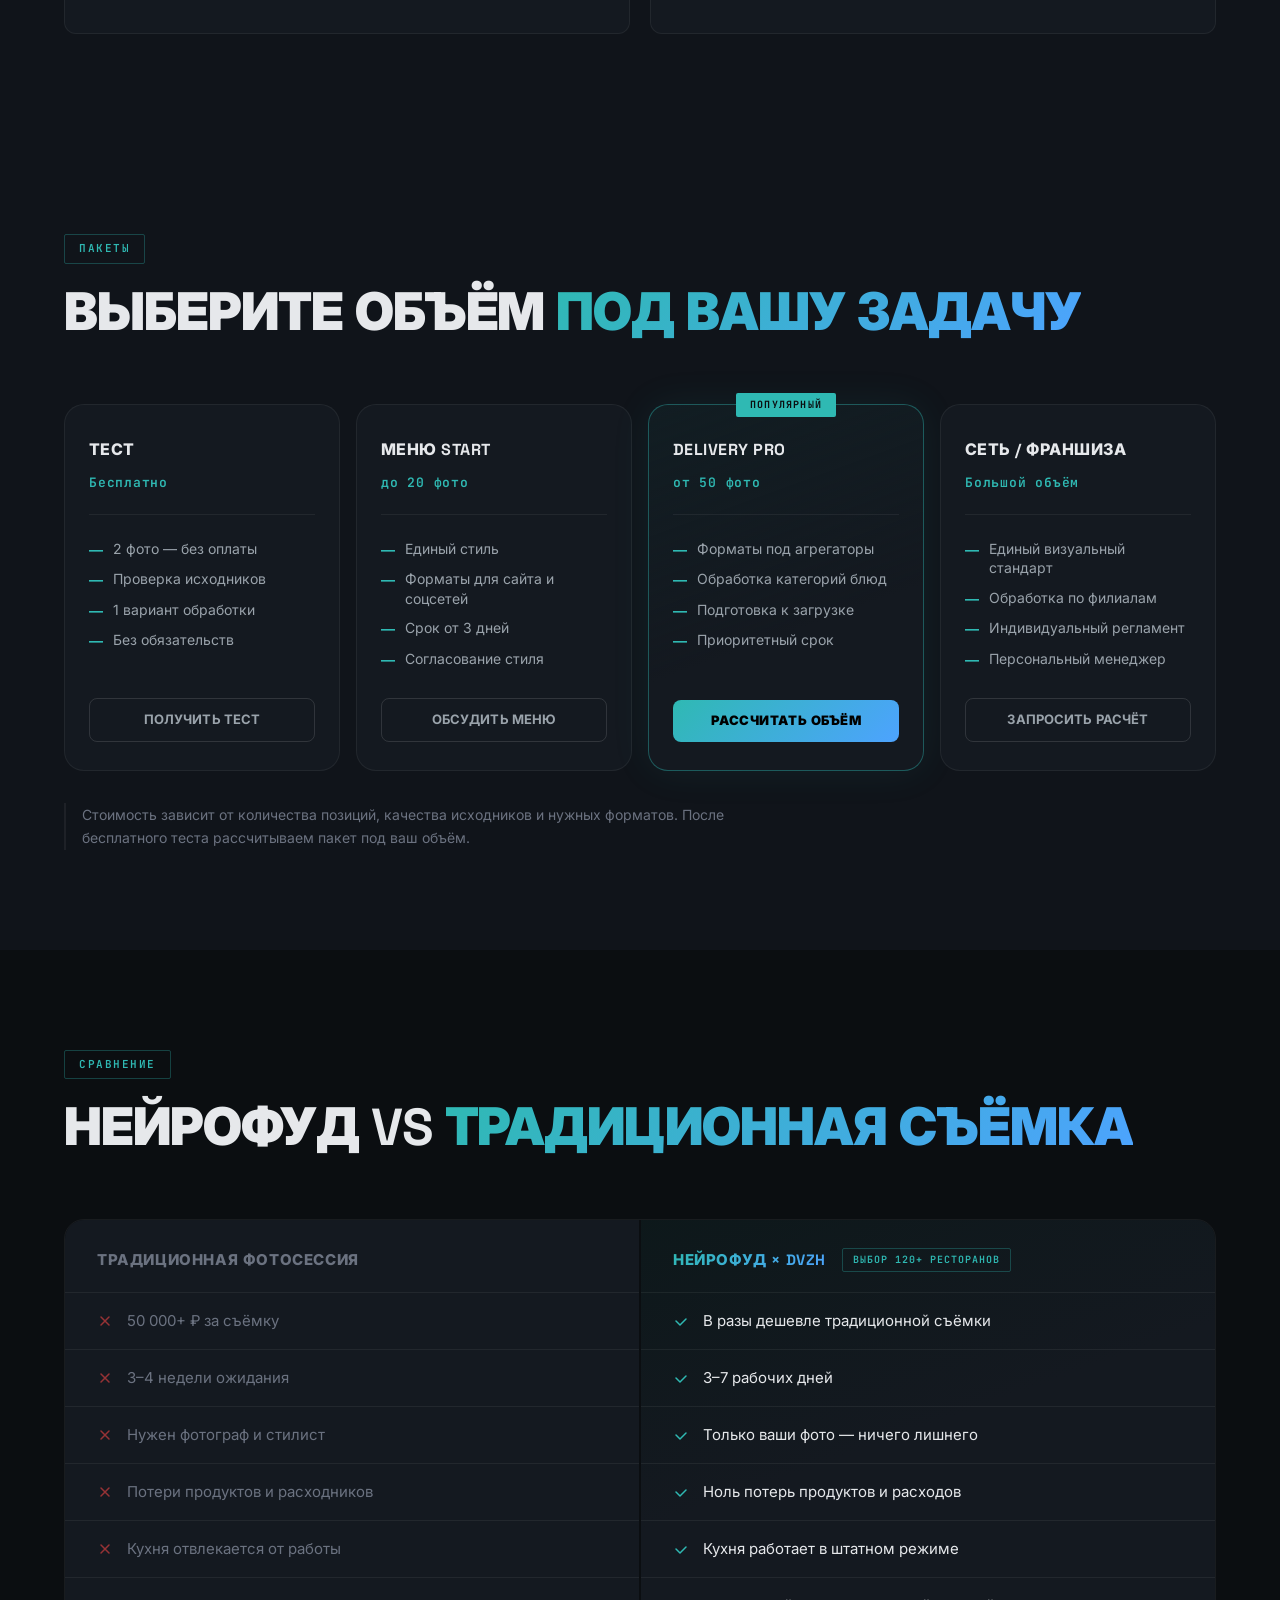
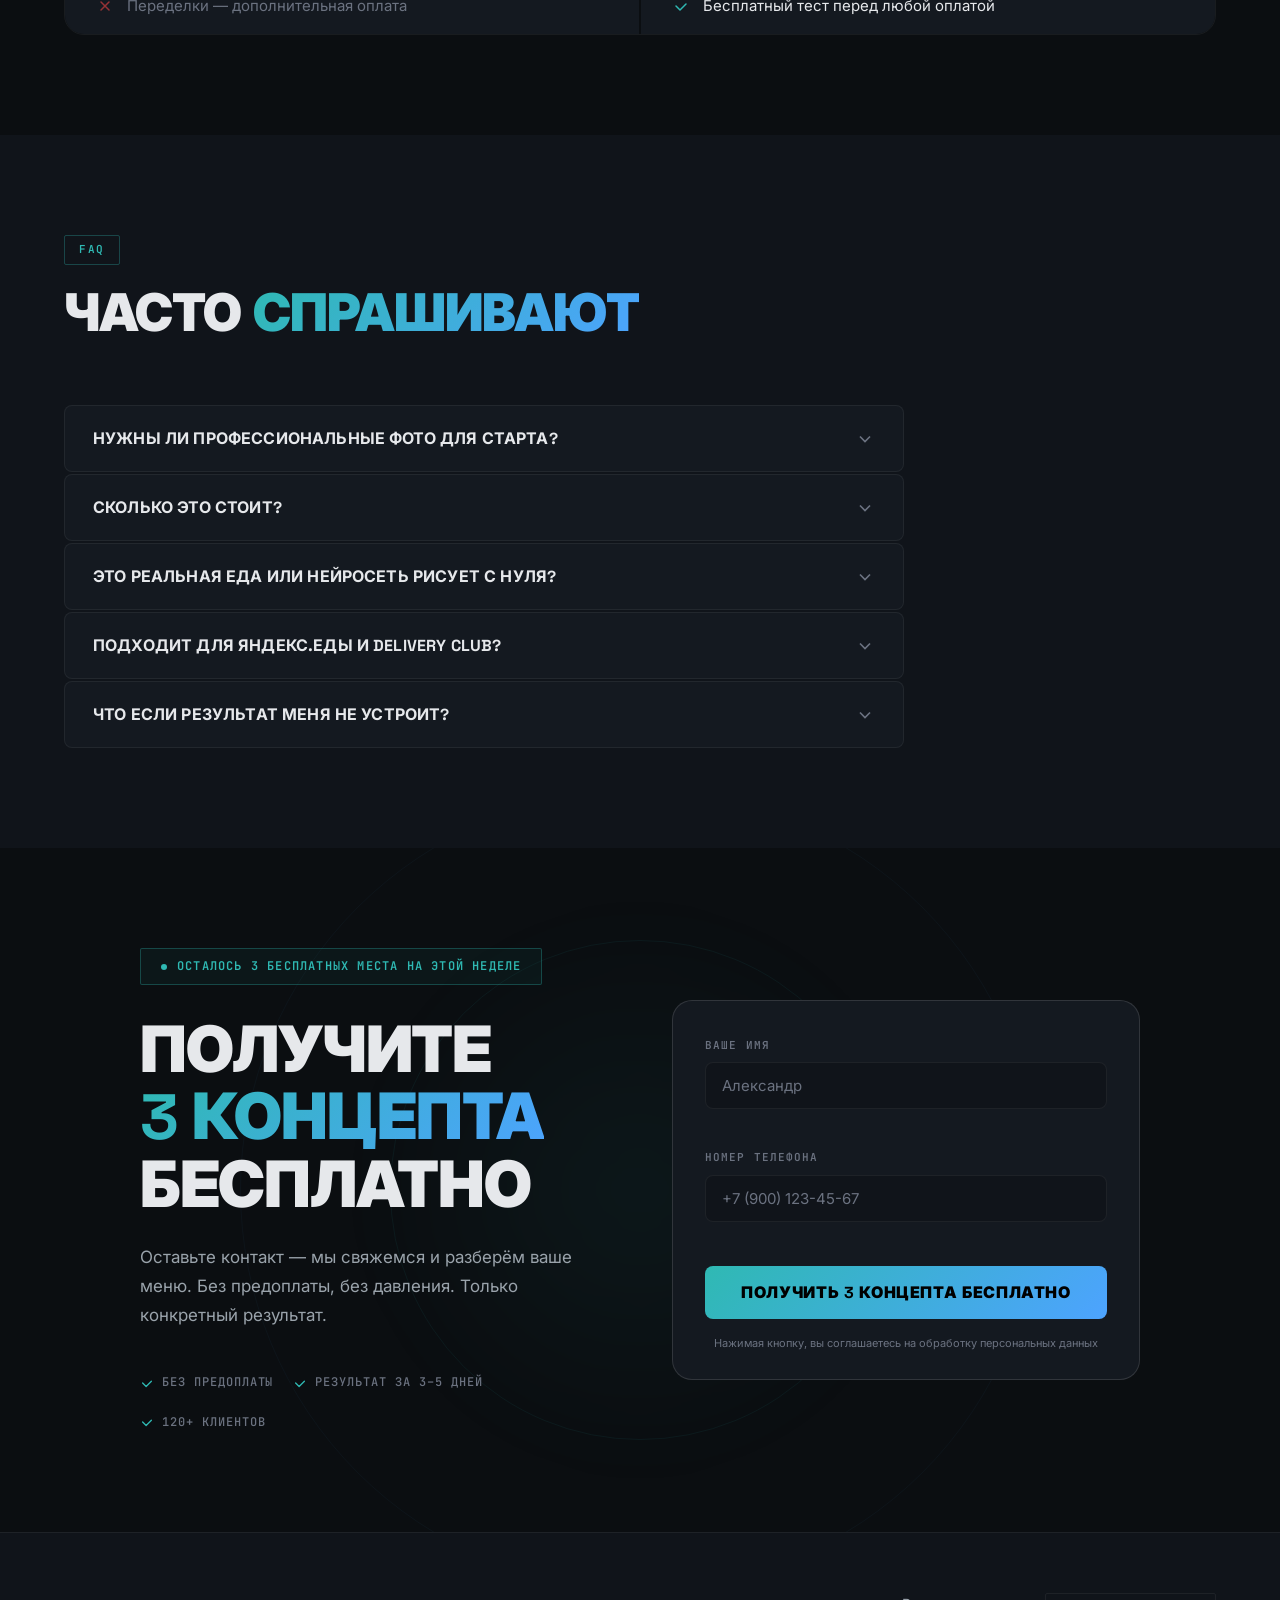
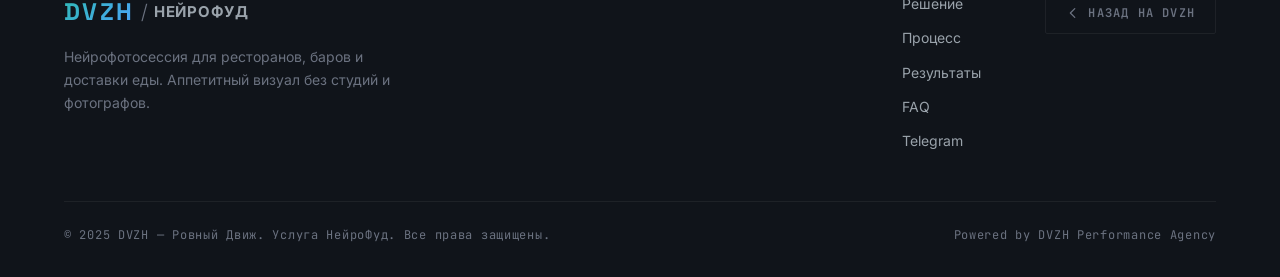
==== commit 63f7acde: "Reapply "fix(neurofood): move solution after ba-section, title on one line" This reverts commit 56aa" ====
--- a/NeroFoodDVZH/index.html
+++ b/NeroFoodDVZH/index.html
@@ -179,7 +179,7 @@
 
             <div class="section-header" data-animate="fade-up">
                 <span class="section-tag">REAL FOOD • AI ENHANCED</span>
-                <h2 class="section-title">Ваши блюда<br><span class="text-accent">только лучше</span></h2>
+                <h2 class="section-title">Ваши блюда <span class="text-accent">только лучше</span></h2>
                 <p class="section-desc">Работаем с реальными блюдами: усиливаем свет, текстуру, объём и адаптируем визуал под доставку, рекламу и соцсети.</p>
             </div>
 
@@ -292,107 +292,6 @@
                 <p class="ba-section__note-text">Мы не меняем состав, ингредиенты или подачу до неузнаваемости. Мы усиливаем визуальное восприятие реального продукта, сохраняя его узнаваемость для гостей и delivery-площадок — через собственную AI-разработку для визуала.</p>
             </div>
 
-        </div>
-    </section>
-
-    <!-- ============================================ -->
-    <!-- МАРКИЗ -->
-    <!-- ============================================ -->
-    <div class="marquee">
-        <div class="marquee__track">
-            <span class="marquee__item">Вкус</span>
-            <span class="marquee__item marquee__item--accent">•</span>
-            <span class="marquee__item">Текстура</span>
-            <span class="marquee__item marquee__item--accent">•</span>
-            <span class="marquee__item">Аппетит</span>
-            <span class="marquee__item marquee__item--accent">•</span>
-            <span class="marquee__item">DVZH</span>
-            <span class="marquee__item marquee__item--accent">•</span>
-            <span class="marquee__item">НейроФуд</span>
-            <span class="marquee__item marquee__item--accent">•</span>
-            <span class="marquee__item">Рост</span>
-            <span class="marquee__item marquee__item--accent">•</span>
-            <span class="marquee__item">Вкус</span>
-            <span class="marquee__item marquee__item--accent">•</span>
-            <span class="marquee__item">Текстура</span>
-            <span class="marquee__item marquee__item--accent">•</span>
-            <span class="marquee__item">Аппетит</span>
-            <span class="marquee__item marquee__item--accent">•</span>
-            <span class="marquee__item">DVZH</span>
-            <span class="marquee__item marquee__item--accent">•</span>
-            <span class="marquee__item">НейроФуд</span>
-            <span class="marquee__item marquee__item--accent">•</span>
-            <span class="marquee__item">Рост</span>
-            <span class="marquee__item marquee__item--accent">•</span>
-        </div>
-    </div>
-
-    <!-- ============================================ -->
-    <!-- ПРОБЛЕМА -->
-    <!-- ============================================ -->
-    <section class="problem" id="problem">
-        <span class="wm-text" aria-hidden="true">FOOD</span>
-        <div class="container">
-            <div class="section-header" data-animate="fade-up">
-                <span class="section-tag">Знакомо?</span>
-                <h2 class="section-title">Почему продажи <span class="text-accent">стоят</span></h2>
-                <p class="section-desc">3 причины, почему плохие фото сжигают выручку каждый день</p>
-            </div>
-            <div class="problem__grid stagger-children" data-animate="fade-up">
-                <div class="problem__card card-glow">
-                    <div class="problem__card-icon">
-                        <svg viewBox="0 0 48 48" fill="none">
-                            <rect x="8" y="14" width="32" height="22" rx="3" stroke="currentColor" stroke-width="2"/>
-                            <circle cx="24" cy="25" r="4" stroke="currentColor" stroke-width="2"/>
-                            <path d="M14 14v-2a2 2 0 012-2h16a2 2 0 012 2v2" stroke="currentColor" stroke-width="2"/>
-                            <path d="M10 36l-2 4M38 36l2 4" stroke="currentColor" stroke-width="1.5" opacity="0.4"/>
-                        </svg>
-                    </div>
-                    <h3 class="problem__card-title">01 / Фото убивает аппетит</h3>
-                    <p class="problem__card-text">Смартфонный снимок под плохим светом — и блюдо выглядит как еда из столовой. Клиент закрывает приложение и заказывает у конкурента с красивыми фото. Каждый день, без остановки.</p>
-                </div>
-                <div class="problem__card card-glow">
-                    <div class="problem__card-icon">
-                        <svg viewBox="0 0 48 48" fill="none">
-                            <circle cx="24" cy="24" r="18" stroke="currentColor" stroke-width="2"/>
-                            <path d="M24 12v12l8 8" stroke="currentColor" stroke-width="2"/>
-                            <circle cx="24" cy="24" r="2" fill="currentColor"/>
-                        </svg>
-                    </div>
-                    <h3 class="problem__card-title">02 / Съёмка стоит 50 000+ ₽</h3>
-                    <p class="problem__card-text">Фотограф, стилист, аренда студии, порча продуктов, отвлечение кухни. 3–4 недели ожидания. Результат устареет через сезон. И всё по новой. Это не вложение — это регулярный слив.</p>
-                </div>
-                <div class="problem__card card-glow">
-                    <div class="problem__card-icon">
-                        <svg viewBox="0 0 48 48" fill="none">
-                            <path d="M8 32c4-8 8-12 16-12s12 4 16 12" stroke="currentColor" stroke-width="2"/>
-                            <path d="M12 24c2-4 4-6 12-6s10 2 12 6" stroke="currentColor" stroke-width="1.5" opacity="0.5"/>
-                            <circle cx="24" cy="14" r="5" stroke="currentColor" stroke-width="2"/>
-                            <path d="M20 38l4-6 4 6" stroke="currentColor" stroke-width="1.5" opacity="0.4"/>
-                        </svg>
-                    </div>
-                    <h3 class="problem__card-title">03 / Конкуренты уже впереди</h3>
-                    <p class="problem__card-text">Алгоритмы Яндекс.Еды и Delivery Club поднимают выше карточки с качественным визуалом. Пока вы думаете — конкуренты уже обновились. Рейтинг падает без изменений в меню.</p>
-                </div>
-            </div>
-        </div>
-    </section>
-
-    <!-- ============================================ -->
-    <!-- CTA ПРОМЕЖУТОЧНЫЙ 1 -->
-    <!-- ============================================ -->
-    <section class="cta-mid">
-        <div class="container">
-            <div class="cta-mid__inner border-glow-anim" data-animate="fade-up">
-                <div class="cta-mid__text">
-                    <h2>Фото — это половина вашего меню.<br>Другая половина — вкус.</h2>
-                    <p>Не давайте плохим снимкам забирать выручку. Первые 2 фото обработаем бесплатно — и вы сами увидите разницу.</p>
-                </div>
-                <a href="#cta-final" class="btn btn--primary btn--lg">
-                    Тест бесплатно
-                    <svg class="btn__arrow" viewBox="0 0 24 24" fill="none" stroke="currentColor" stroke-width="2"><path d="M5 12h14M12 5l7 7-7 7"/></svg>
-                </a>
-            </div>
         </div>
     </section>
 
@@ -453,6 +352,107 @@
             <div class="solution__note" data-animate="fade-up">
                 <svg viewBox="0 0 20 20" fill="none" width="18" height="18"><path d="M10 2a8 8 0 100 16A8 8 0 0010 2z" stroke="currentColor" stroke-width="1.5"/><path d="M10 9v5M10 6.5v.5" stroke="currentColor" stroke-width="1.5" stroke-linecap="round"/></svg>
                 <p>Нейросеть не «рисует» еду — она улучшает <strong>ваши реальные фотографии</strong>. Клиент получает именно то блюдо, которое заказывает. Честно и аппетитно.</p>
+            </div>
+        </div>
+    </section>
+
+    <!-- ============================================ -->
+    <!-- МАРКИЗ -->
+    <!-- ============================================ -->
+    <div class="marquee">
+        <div class="marquee__track">
+            <span class="marquee__item">Вкус</span>
+            <span class="marquee__item marquee__item--accent">•</span>
+            <span class="marquee__item">Текстура</span>
+            <span class="marquee__item marquee__item--accent">•</span>
+            <span class="marquee__item">Аппетит</span>
+            <span class="marquee__item marquee__item--accent">•</span>
+            <span class="marquee__item">DVZH</span>
+            <span class="marquee__item marquee__item--accent">•</span>
+            <span class="marquee__item">НейроФуд</span>
+            <span class="marquee__item marquee__item--accent">•</span>
+            <span class="marquee__item">Рост</span>
+            <span class="marquee__item marquee__item--accent">•</span>
+            <span class="marquee__item">Вкус</span>
+            <span class="marquee__item marquee__item--accent">•</span>
+            <span class="marquee__item">Текстура</span>
+            <span class="marquee__item marquee__item--accent">•</span>
+            <span class="marquee__item">Аппетит</span>
+            <span class="marquee__item marquee__item--accent">•</span>
+            <span class="marquee__item">DVZH</span>
+            <span class="marquee__item marquee__item--accent">•</span>
+            <span class="marquee__item">НейроФуд</span>
+            <span class="marquee__item marquee__item--accent">•</span>
+            <span class="marquee__item">Рост</span>
+            <span class="marquee__item marquee__item--accent">•</span>
+        </div>
+    </div>
+
+    <!-- ============================================ -->
+    <!-- ПРОБЛЕМА -->
+    <!-- ============================================ -->
+    <section class="problem" id="problem">
+        <span class="wm-text" aria-hidden="true">FOOD</span>
+        <div class="container">
+            <div class="section-header" data-animate="fade-up">
+                <span class="section-tag">Знакомо?</span>
+                <h2 class="section-title">Почему продажи <span class="text-accent">стоят</span></h2>
+                <p class="section-desc">3 причины, почему плохие фото сжигают выручку каждый день</p>
+            </div>
+            <div class="problem__grid stagger-children" data-animate="fade-up">
+                <div class="problem__card card-glow">
+                    <div class="problem__card-icon">
+                        <svg viewBox="0 0 48 48" fill="none">
+                            <rect x="8" y="14" width="32" height="22" rx="3" stroke="currentColor" stroke-width="2"/>
+                            <circle cx="24" cy="25" r="4" stroke="currentColor" stroke-width="2"/>
+                            <path d="M14 14v-2a2 2 0 012-2h16a2 2 0 012 2v2" stroke="currentColor" stroke-width="2"/>
+                            <path d="M10 36l-2 4M38 36l2 4" stroke="currentColor" stroke-width="1.5" opacity="0.4"/>
+                        </svg>
+                    </div>
+                    <h3 class="problem__card-title">01 / Фото убивает аппетит</h3>
+                    <p class="problem__card-text">Смартфонный снимок под плохим светом — и блюдо выглядит как еда из столовой. Клиент закрывает приложение и заказывает у конкурента с красивыми фото. Каждый день, без остановки.</p>
+                </div>
+                <div class="problem__card card-glow">
+                    <div class="problem__card-icon">
+                        <svg viewBox="0 0 48 48" fill="none">
+                            <circle cx="24" cy="24" r="18" stroke="currentColor" stroke-width="2"/>
+                            <path d="M24 12v12l8 8" stroke="currentColor" stroke-width="2"/>
+                            <circle cx="24" cy="24" r="2" fill="currentColor"/>
+                        </svg>
+                    </div>
+                    <h3 class="problem__card-title">02 / Съёмка стоит 50 000+ ₽</h3>
+                    <p class="problem__card-text">Фотограф, стилист, аренда студии, порча продуктов, отвлечение кухни. 3–4 недели ожидания. Результат устареет через сезон. И всё по новой. Это не вложение — это регулярный слив.</p>
+                </div>
+                <div class="problem__card card-glow">
+                    <div class="problem__card-icon">
+                        <svg viewBox="0 0 48 48" fill="none">
+                            <path d="M8 32c4-8 8-12 16-12s12 4 16 12" stroke="currentColor" stroke-width="2"/>
+                            <path d="M12 24c2-4 4-6 12-6s10 2 12 6" stroke="currentColor" stroke-width="1.5" opacity="0.5"/>
+                            <circle cx="24" cy="14" r="5" stroke="currentColor" stroke-width="2"/>
+                            <path d="M20 38l4-6 4 6" stroke="currentColor" stroke-width="1.5" opacity="0.4"/>
+                        </svg>
+                    </div>
+                    <h3 class="problem__card-title">03 / Конкуренты уже впереди</h3>
+                    <p class="problem__card-text">Алгоритмы Яндекс.Еды и Delivery Club поднимают выше карточки с качественным визуалом. Пока вы думаете — конкуренты уже обновились. Рейтинг падает без изменений в меню.</p>
+                </div>
+            </div>
+        </div>
+    </section>
+
+    <!-- ============================================ -->
+    <!-- CTA ПРОМЕЖУТОЧНЫЙ 1 -->
+    <!-- ============================================ -->
+    <section class="cta-mid">
+        <div class="container">
+            <div class="cta-mid__inner border-glow-anim" data-animate="fade-up">
+                <div class="cta-mid__text">
+                    <h2>Фото — это половина вашего меню.<br>Другая половина — вкус.</h2>
+                    <p>Не давайте плохим снимкам забирать выручку. Первые 2 фото обработаем бесплатно — и вы сами увидите разницу.</p>
+                </div>
+                <a href="#cta-final" class="btn btn--primary btn--lg">
+                    Тест бесплатно
+                    <svg class="btn__arrow" viewBox="0 0 24 24" fill="none" stroke="currentColor" stroke-width="2"><path d="M5 12h14M12 5l7 7-7 7"/></svg>
+                </a>
             </div>
         </div>
     </section>
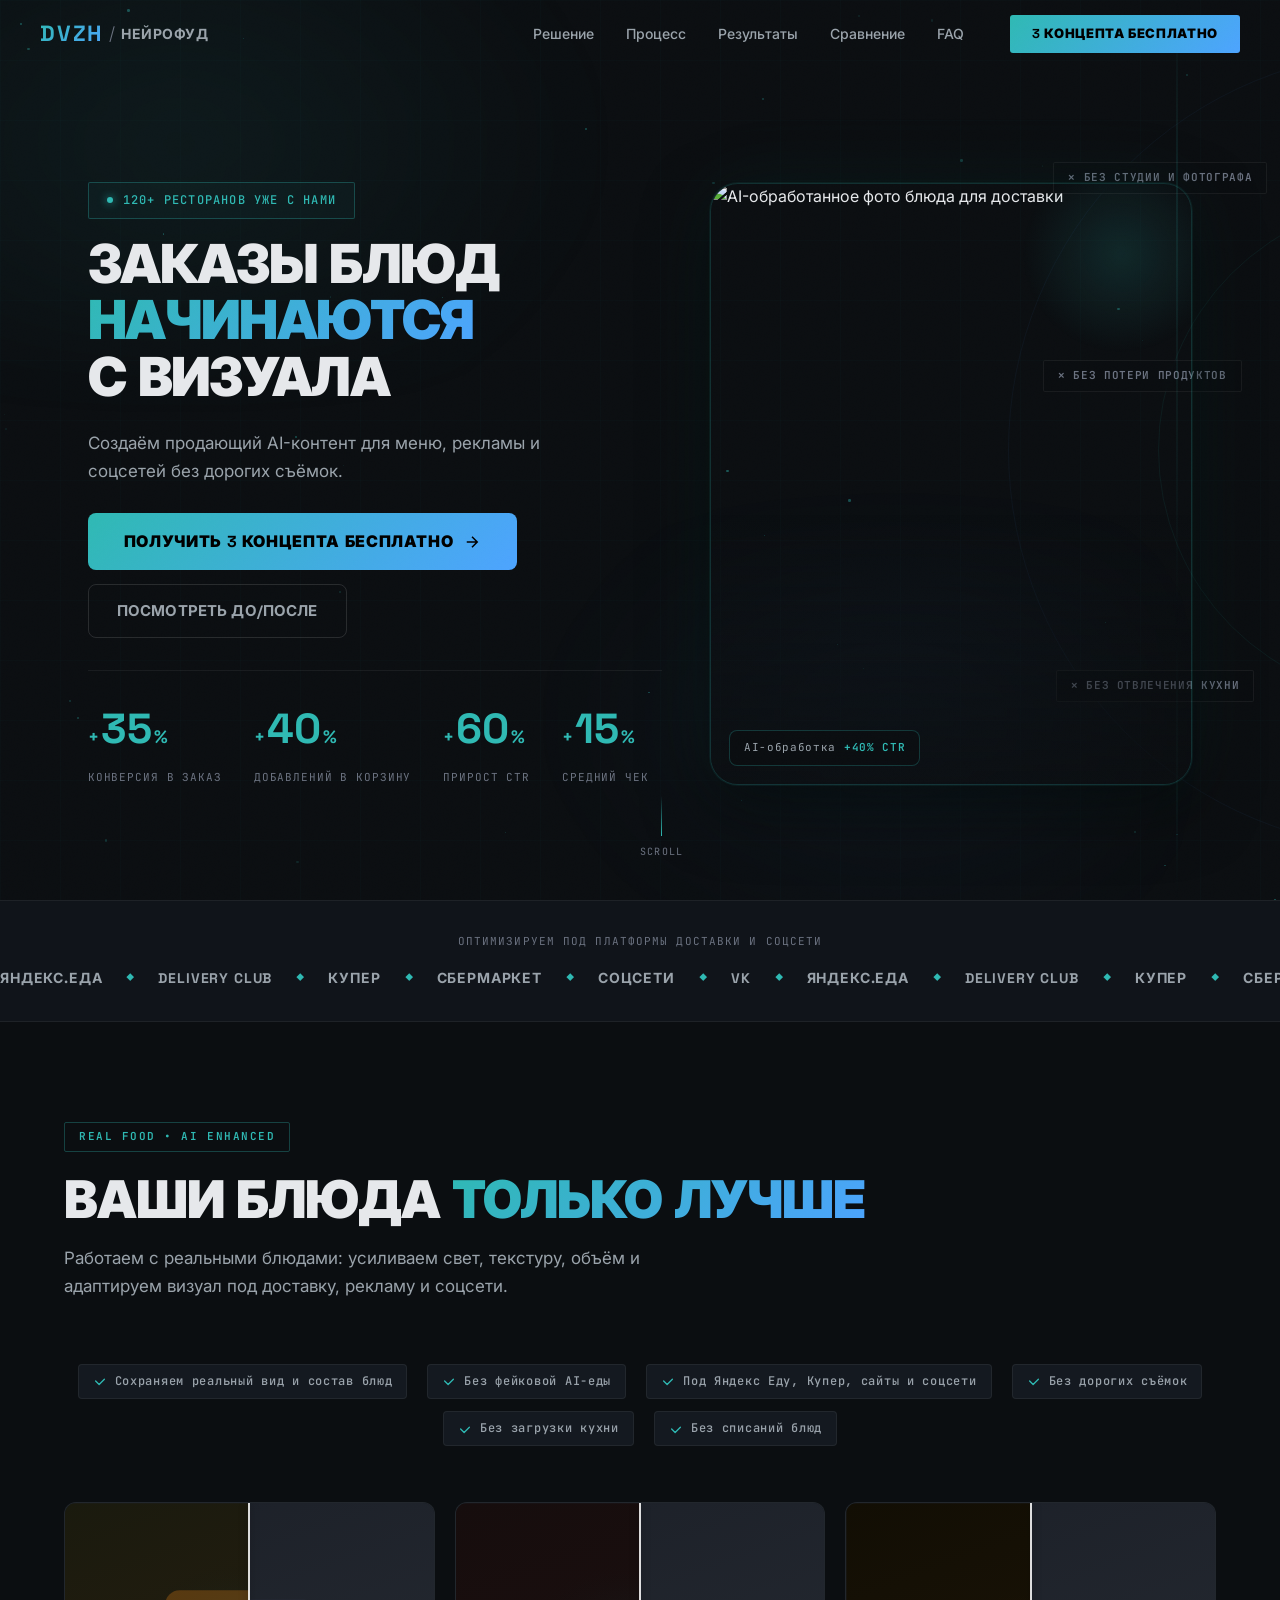
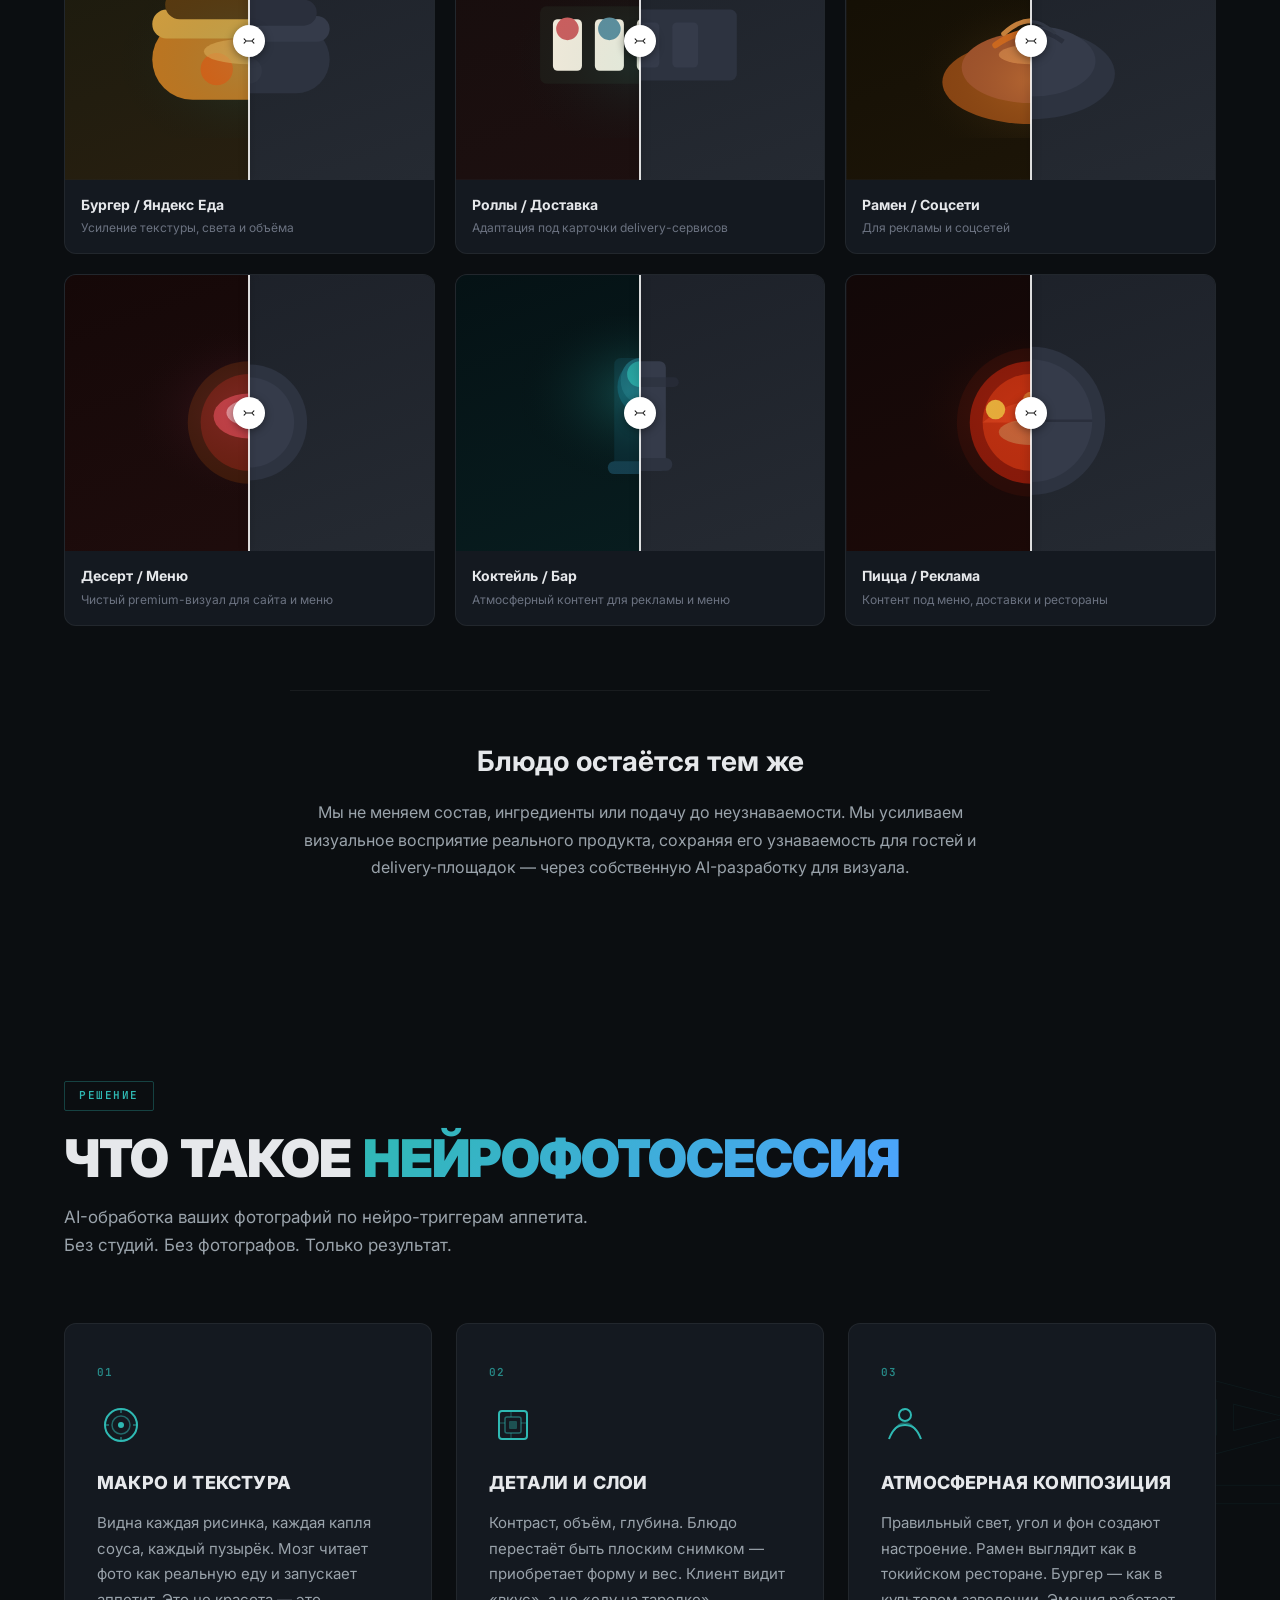
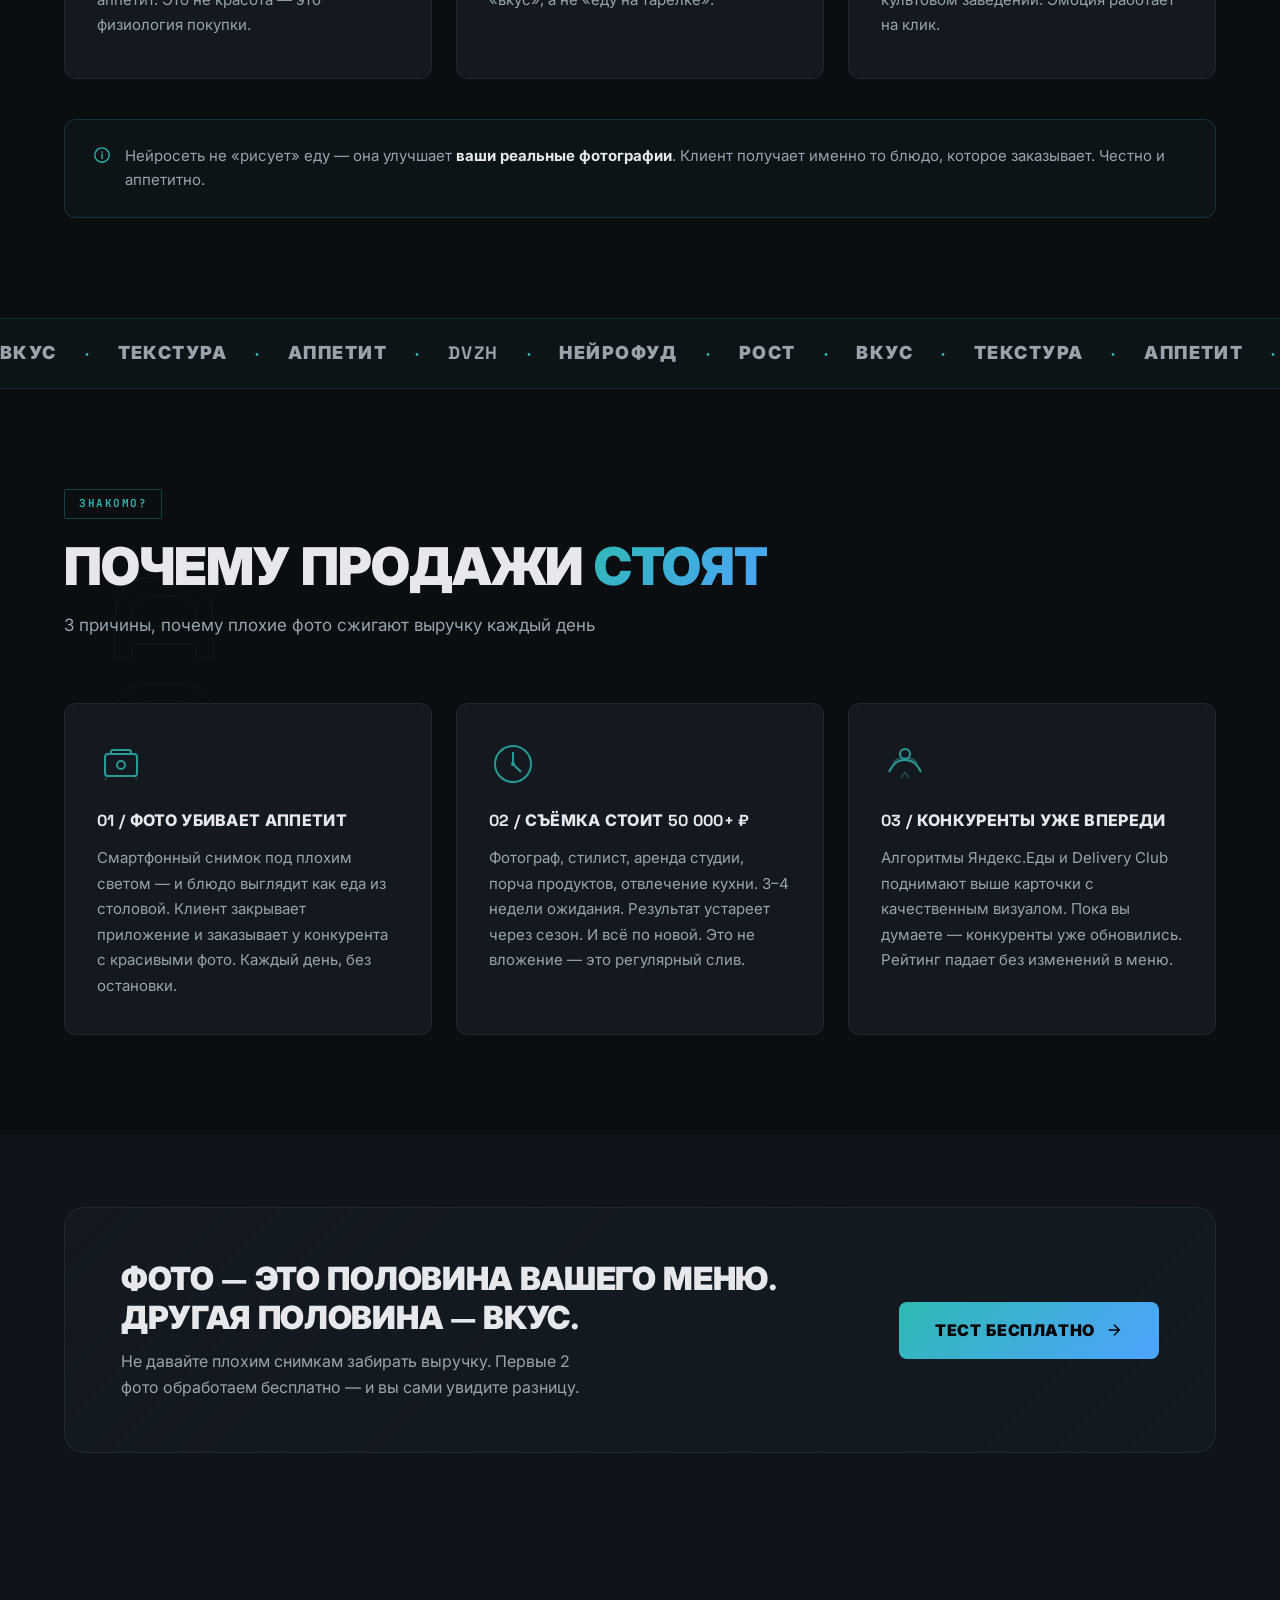
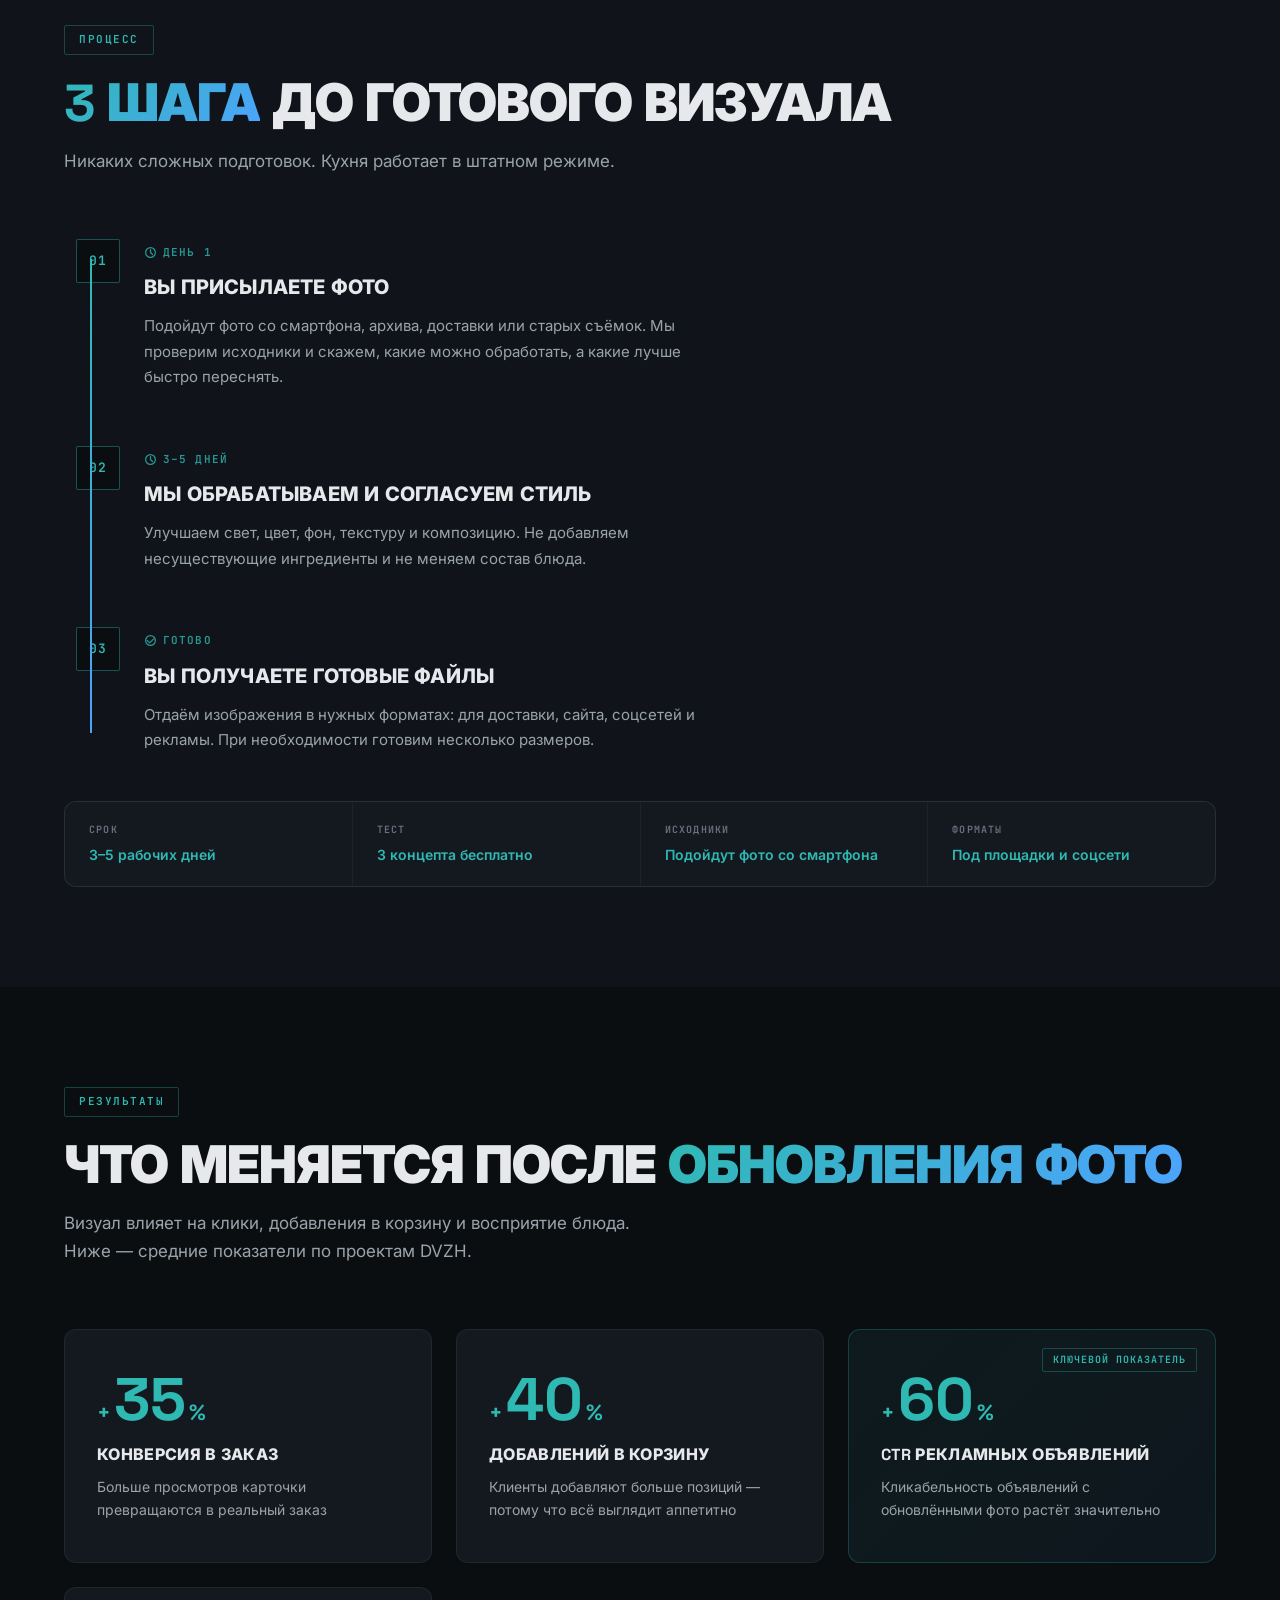
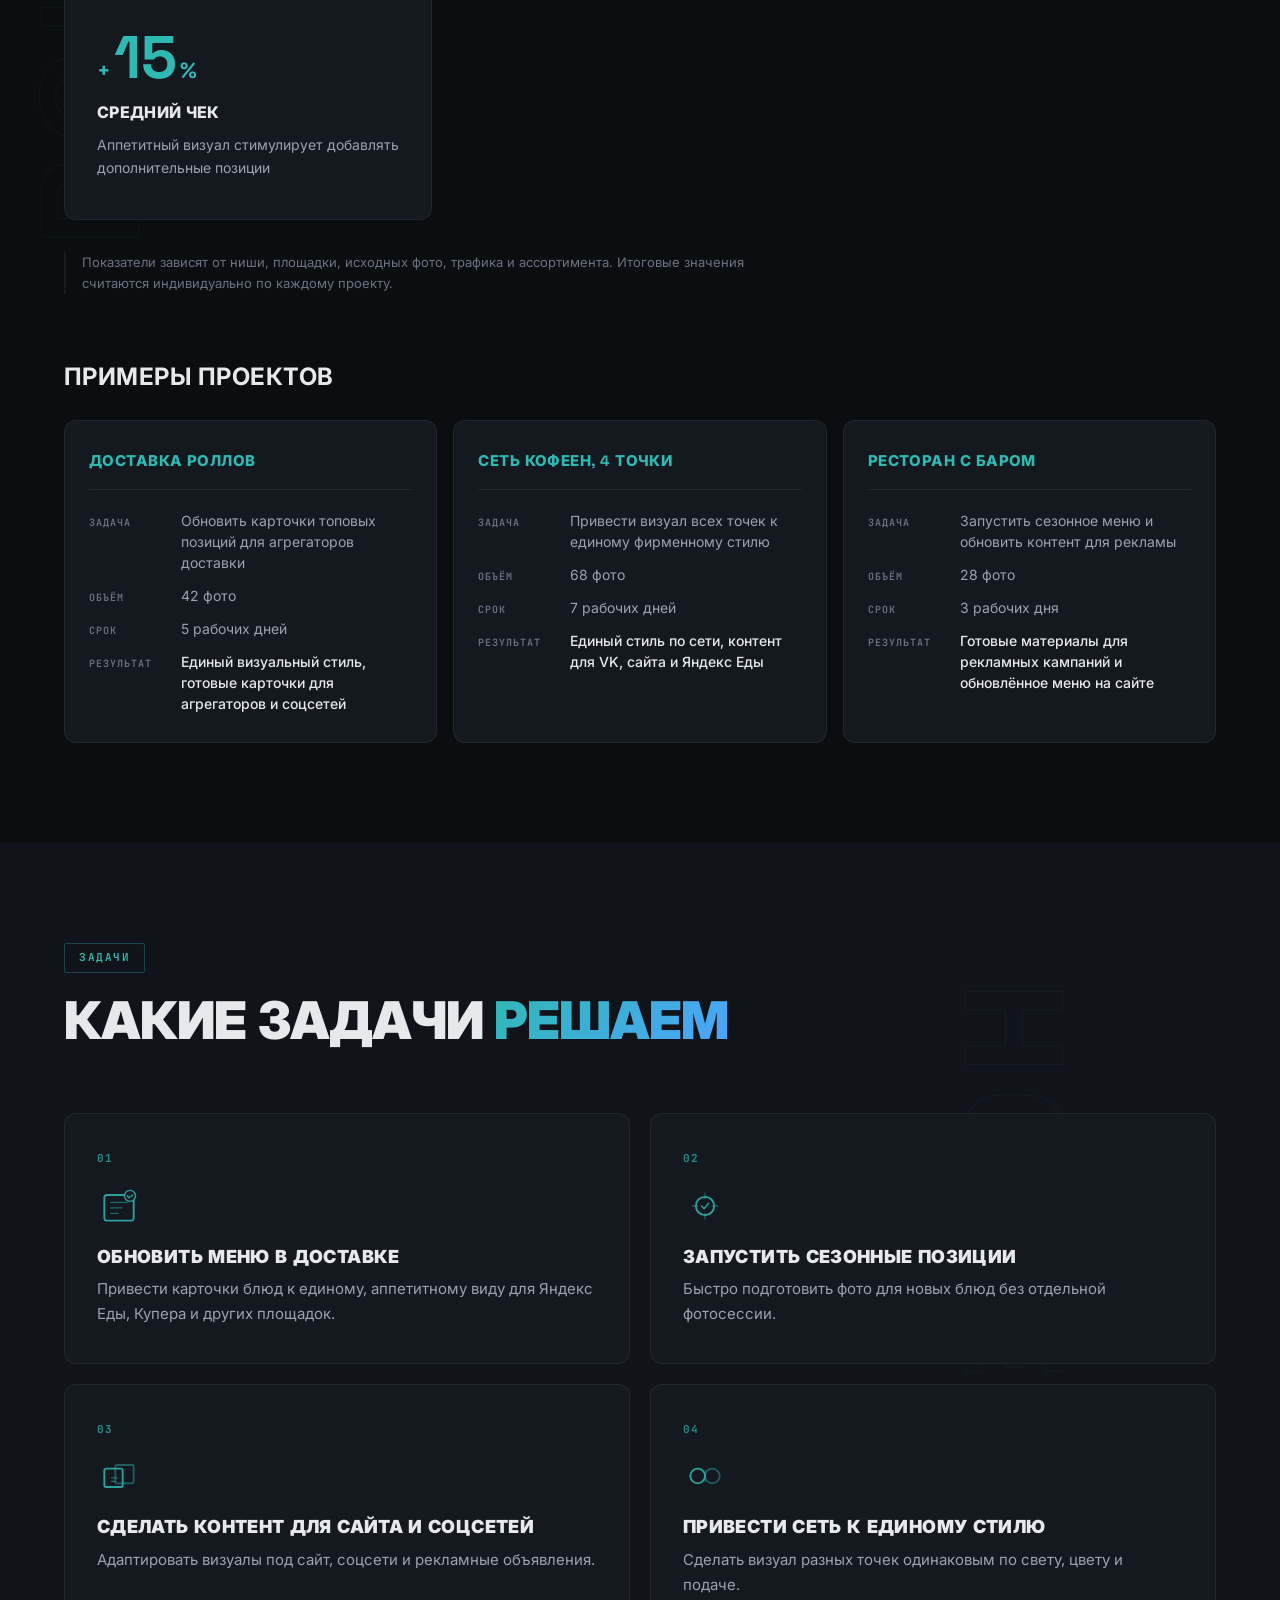
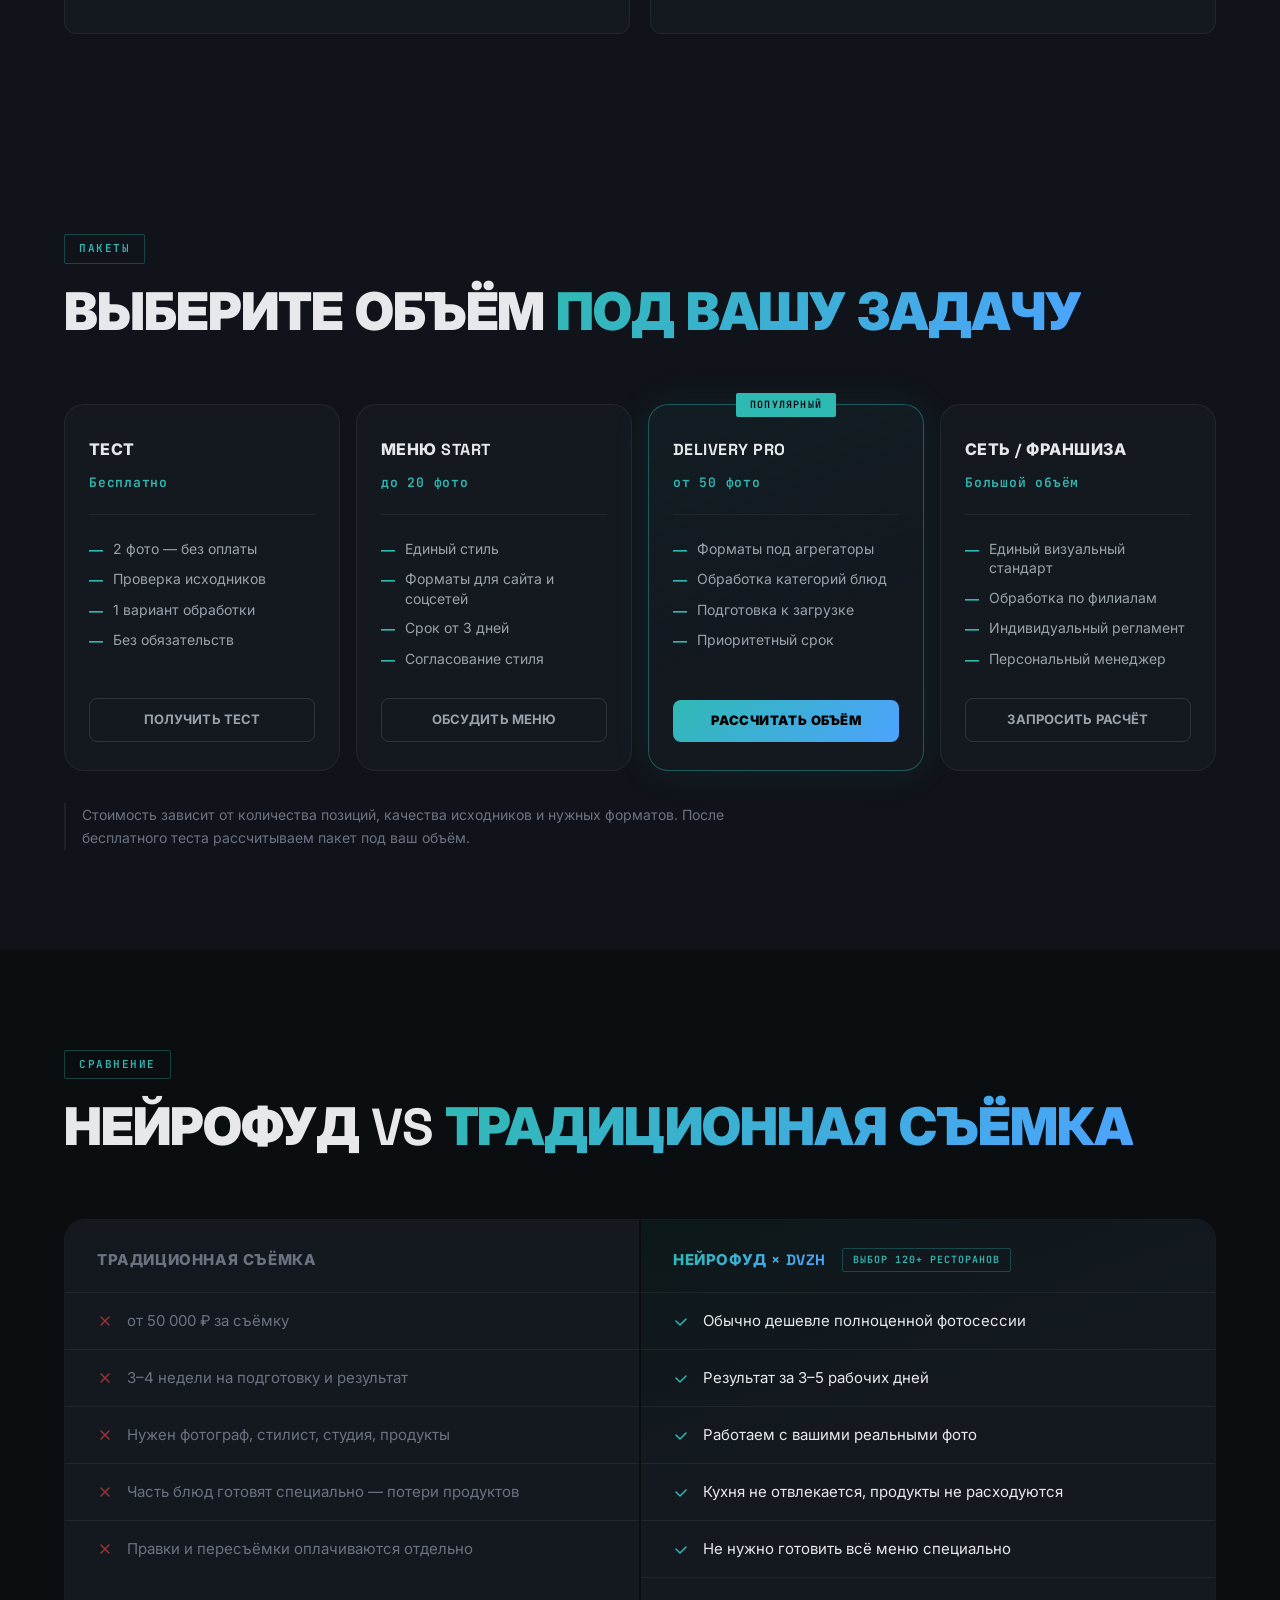
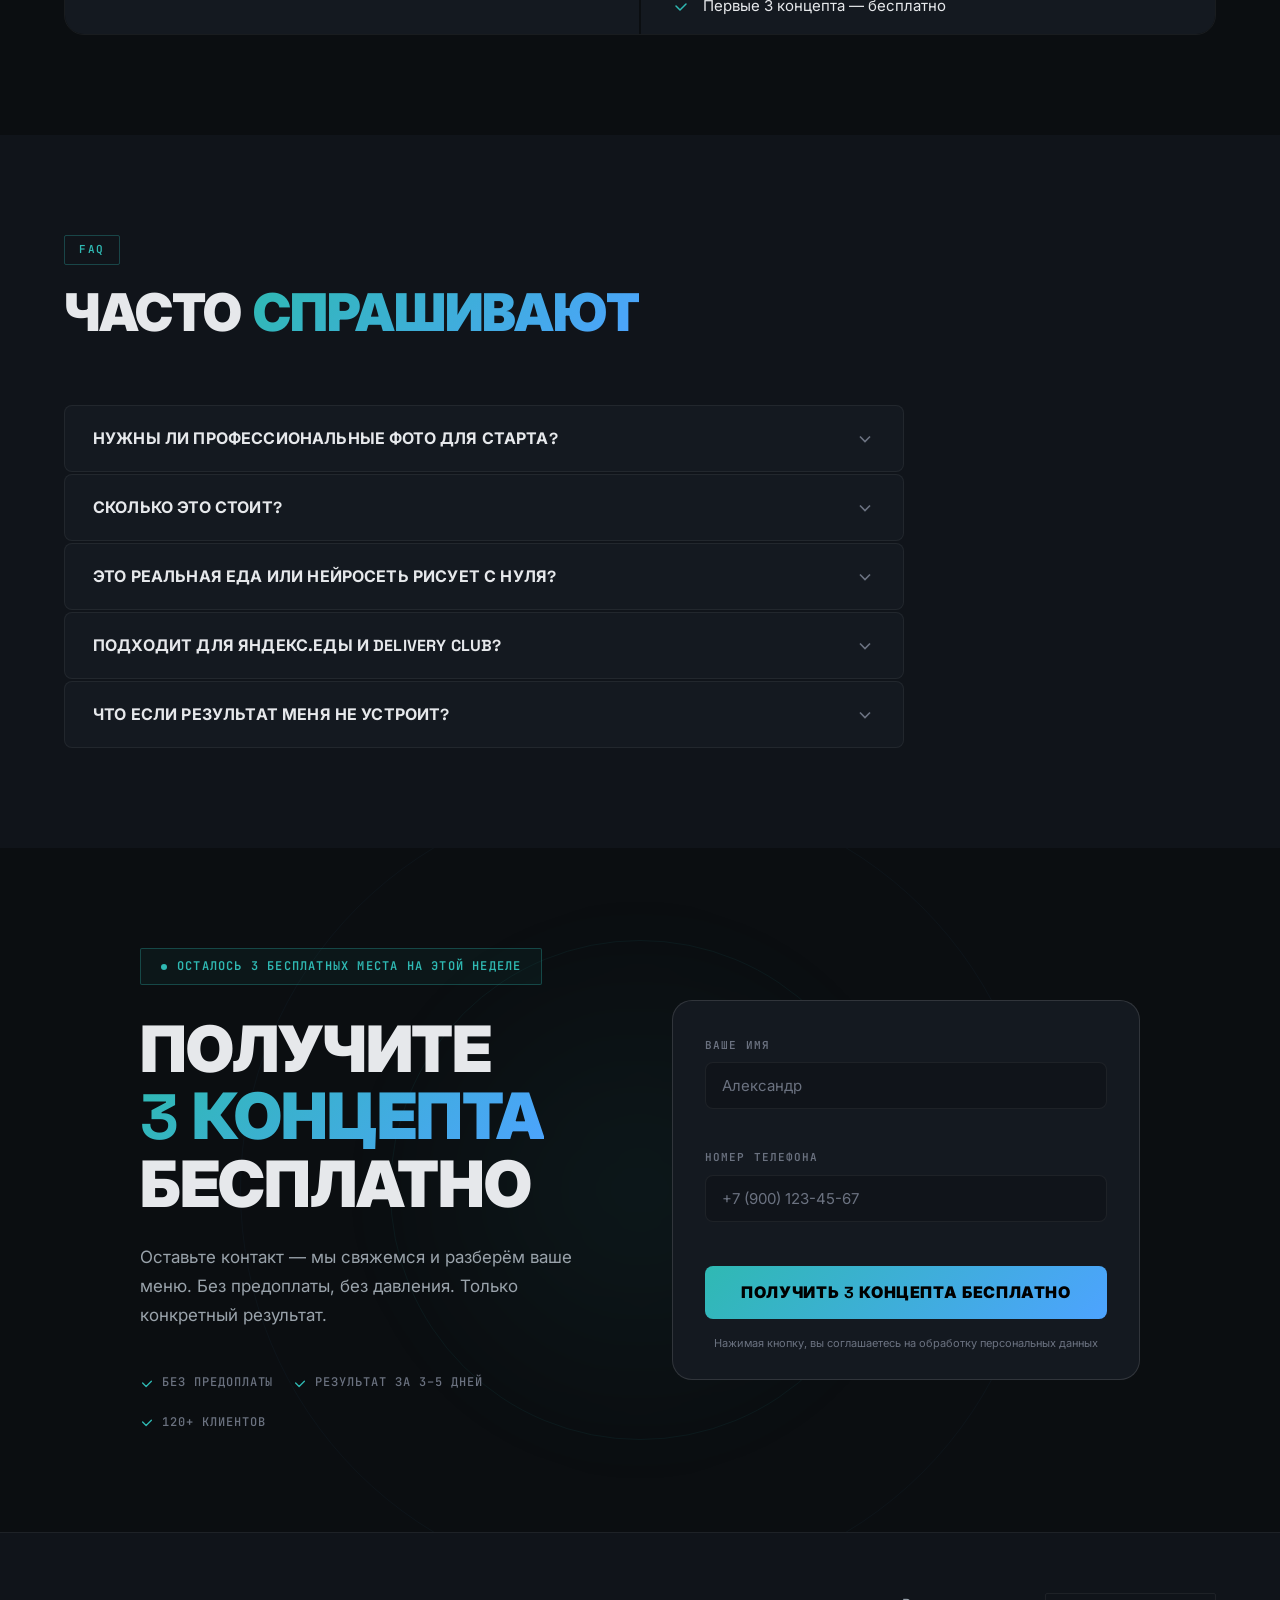
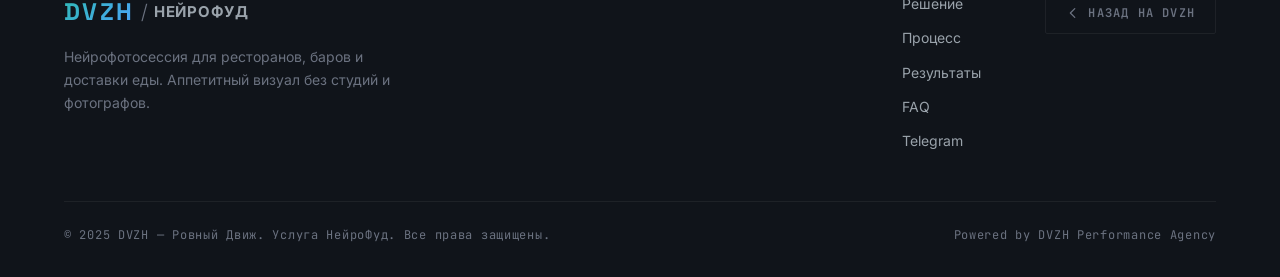
==== commit 3519edb9: "feat: блок 2.7 Сравнение — обновлены формулировки Переименован заголовок левого блока: Традиционная " ====
--- a/NeroFoodDVZH/index.html
+++ b/NeroFoodDVZH/index.html
@@ -808,31 +808,27 @@
             <div class="compare__wrap" data-animate="fade-up">
                 <div class="compare__col compare__col--old">
                     <div class="compare__head">
-                        <span class="compare__head-label compare__head-label--bad">Традиционная фотосессия</span>
+                        <span class="compare__head-label compare__head-label--bad">Традиционная съёмка</span>
                     </div>
                     <div class="compare__row compare__row--bad">
                         <svg viewBox="0 0 16 16" fill="none" width="16" height="16"><path d="M4 4l8 8M12 4L4 12" stroke="currentColor" stroke-width="1.5" stroke-linecap="round"/></svg>
-                        50 000+ ₽ за съёмку
+                        от 50 000 ₽ за съёмку
                     </div>
                     <div class="compare__row compare__row--bad">
                         <svg viewBox="0 0 16 16" fill="none" width="16" height="16"><path d="M4 4l8 8M12 4L4 12" stroke="currentColor" stroke-width="1.5" stroke-linecap="round"/></svg>
-                        3–4 недели ожидания
+                        3–4 недели на подготовку и результат
                     </div>
                     <div class="compare__row compare__row--bad">
                         <svg viewBox="0 0 16 16" fill="none" width="16" height="16"><path d="M4 4l8 8M12 4L4 12" stroke="currentColor" stroke-width="1.5" stroke-linecap="round"/></svg>
-                        Нужен фотограф и стилист
+                        Нужен фотограф, стилист, студия, продукты
                     </div>
                     <div class="compare__row compare__row--bad">
                         <svg viewBox="0 0 16 16" fill="none" width="16" height="16"><path d="M4 4l8 8M12 4L4 12" stroke="currentColor" stroke-width="1.5" stroke-linecap="round"/></svg>
-                        Потери продуктов и расходников
+                        Часть блюд готовят специально — потери продуктов
                     </div>
                     <div class="compare__row compare__row--bad">
                         <svg viewBox="0 0 16 16" fill="none" width="16" height="16"><path d="M4 4l8 8M12 4L4 12" stroke="currentColor" stroke-width="1.5" stroke-linecap="round"/></svg>
-                        Кухня отвлекается от работы
-                    </div>
-                    <div class="compare__row compare__row--bad">
-                        <svg viewBox="0 0 16 16" fill="none" width="16" height="16"><path d="M4 4l8 8M12 4L4 12" stroke="currentColor" stroke-width="1.5" stroke-linecap="round"/></svg>
-                        Переделки — дополнительная оплата
+                        Правки и пересъёмки оплачиваются отдельно
                     </div>
                 </div>
 
@@ -843,27 +839,27 @@
                     </div>
                     <div class="compare__row compare__row--good">
                         <svg viewBox="0 0 16 16" fill="none" width="16" height="16"><path d="M3 8l4 4 6-6" stroke="currentColor" stroke-width="1.5" stroke-linecap="round" stroke-linejoin="round"/></svg>
-                        В разы дешевле традиционной съёмки
+                        Обычно дешевле полноценной фотосессии
                     </div>
                     <div class="compare__row compare__row--good">
                         <svg viewBox="0 0 16 16" fill="none" width="16" height="16"><path d="M3 8l4 4 6-6" stroke="currentColor" stroke-width="1.5" stroke-linecap="round" stroke-linejoin="round"/></svg>
-                        3–7 рабочих дней
+                        Результат за 3–5 рабочих дней
                     </div>
                     <div class="compare__row compare__row--good">
                         <svg viewBox="0 0 16 16" fill="none" width="16" height="16"><path d="M3 8l4 4 6-6" stroke="currentColor" stroke-width="1.5" stroke-linecap="round" stroke-linejoin="round"/></svg>
-                        Только ваши фото — ничего лишнего
+                        Работаем с вашими реальными фото
                     </div>
                     <div class="compare__row compare__row--good">
                         <svg viewBox="0 0 16 16" fill="none" width="16" height="16"><path d="M3 8l4 4 6-6" stroke="currentColor" stroke-width="1.5" stroke-linecap="round" stroke-linejoin="round"/></svg>
-                        Ноль потерь продуктов и расходов
+                        Кухня не отвлекается, продукты не расходуются
                     </div>
                     <div class="compare__row compare__row--good">
                         <svg viewBox="0 0 16 16" fill="none" width="16" height="16"><path d="M3 8l4 4 6-6" stroke="currentColor" stroke-width="1.5" stroke-linecap="round" stroke-linejoin="round"/></svg>
-                        Кухня работает в штатном режиме
+                        Не нужно готовить всё меню специально
                     </div>
                     <div class="compare__row compare__row--good">
                         <svg viewBox="0 0 16 16" fill="none" width="16" height="16"><path d="M3 8l4 4 6-6" stroke="currentColor" stroke-width="1.5" stroke-linecap="round" stroke-linejoin="round"/></svg>
-                        Бесплатный тест перед любой оплатой
+                        Первые 3 концепта — бесплатно
                     </div>
                 </div>
             </div>
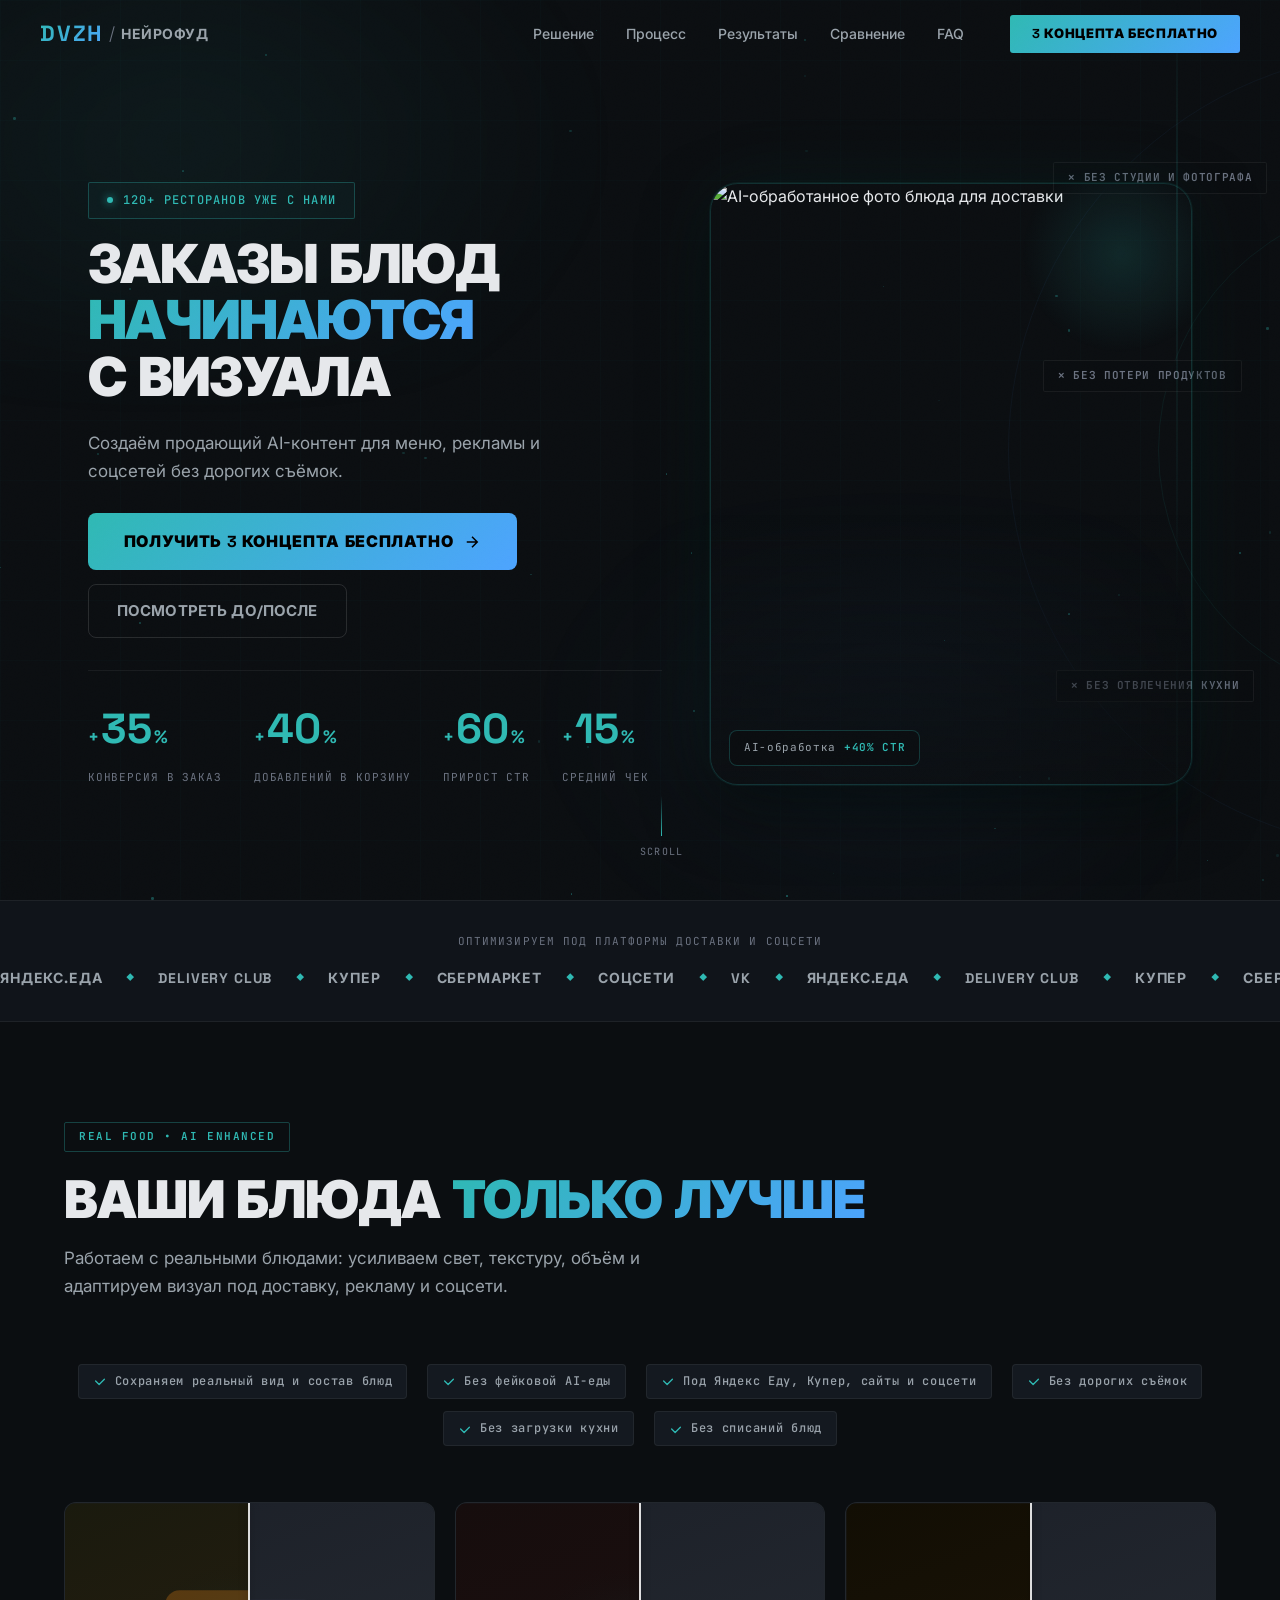
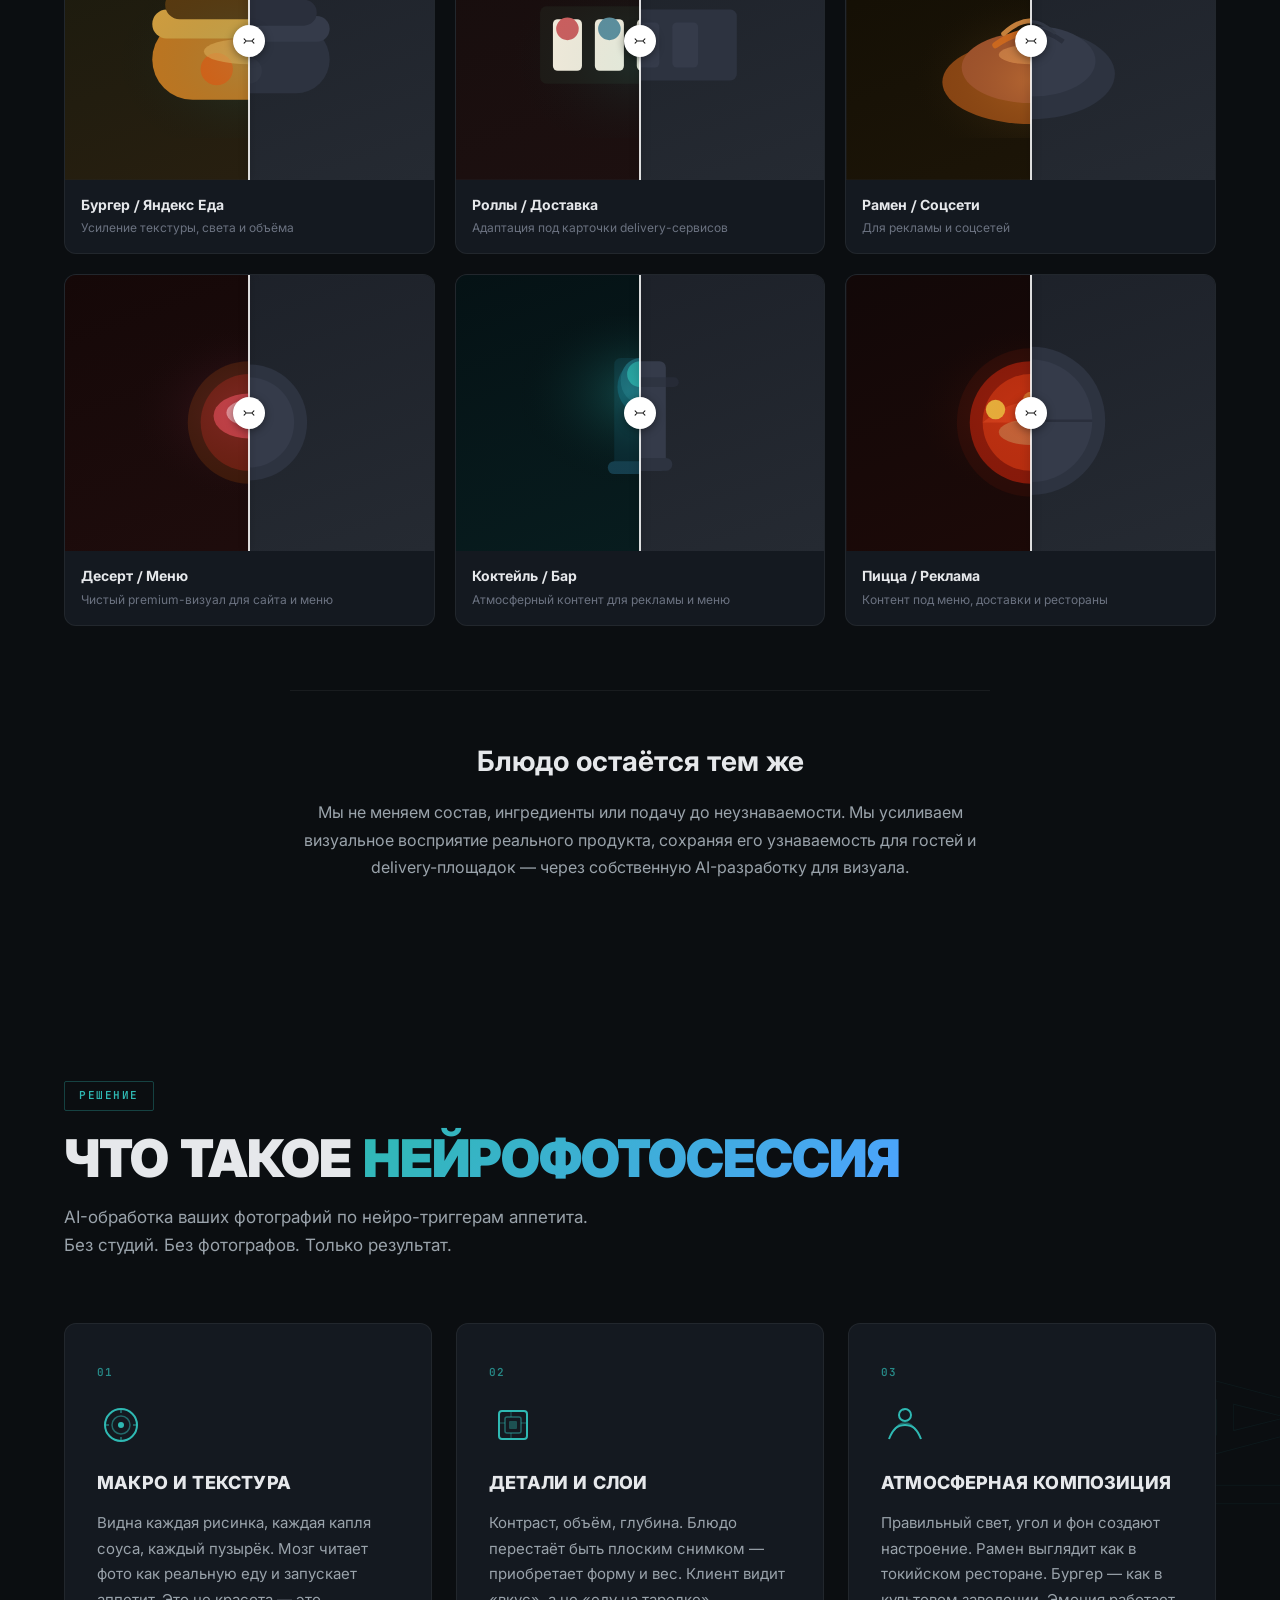
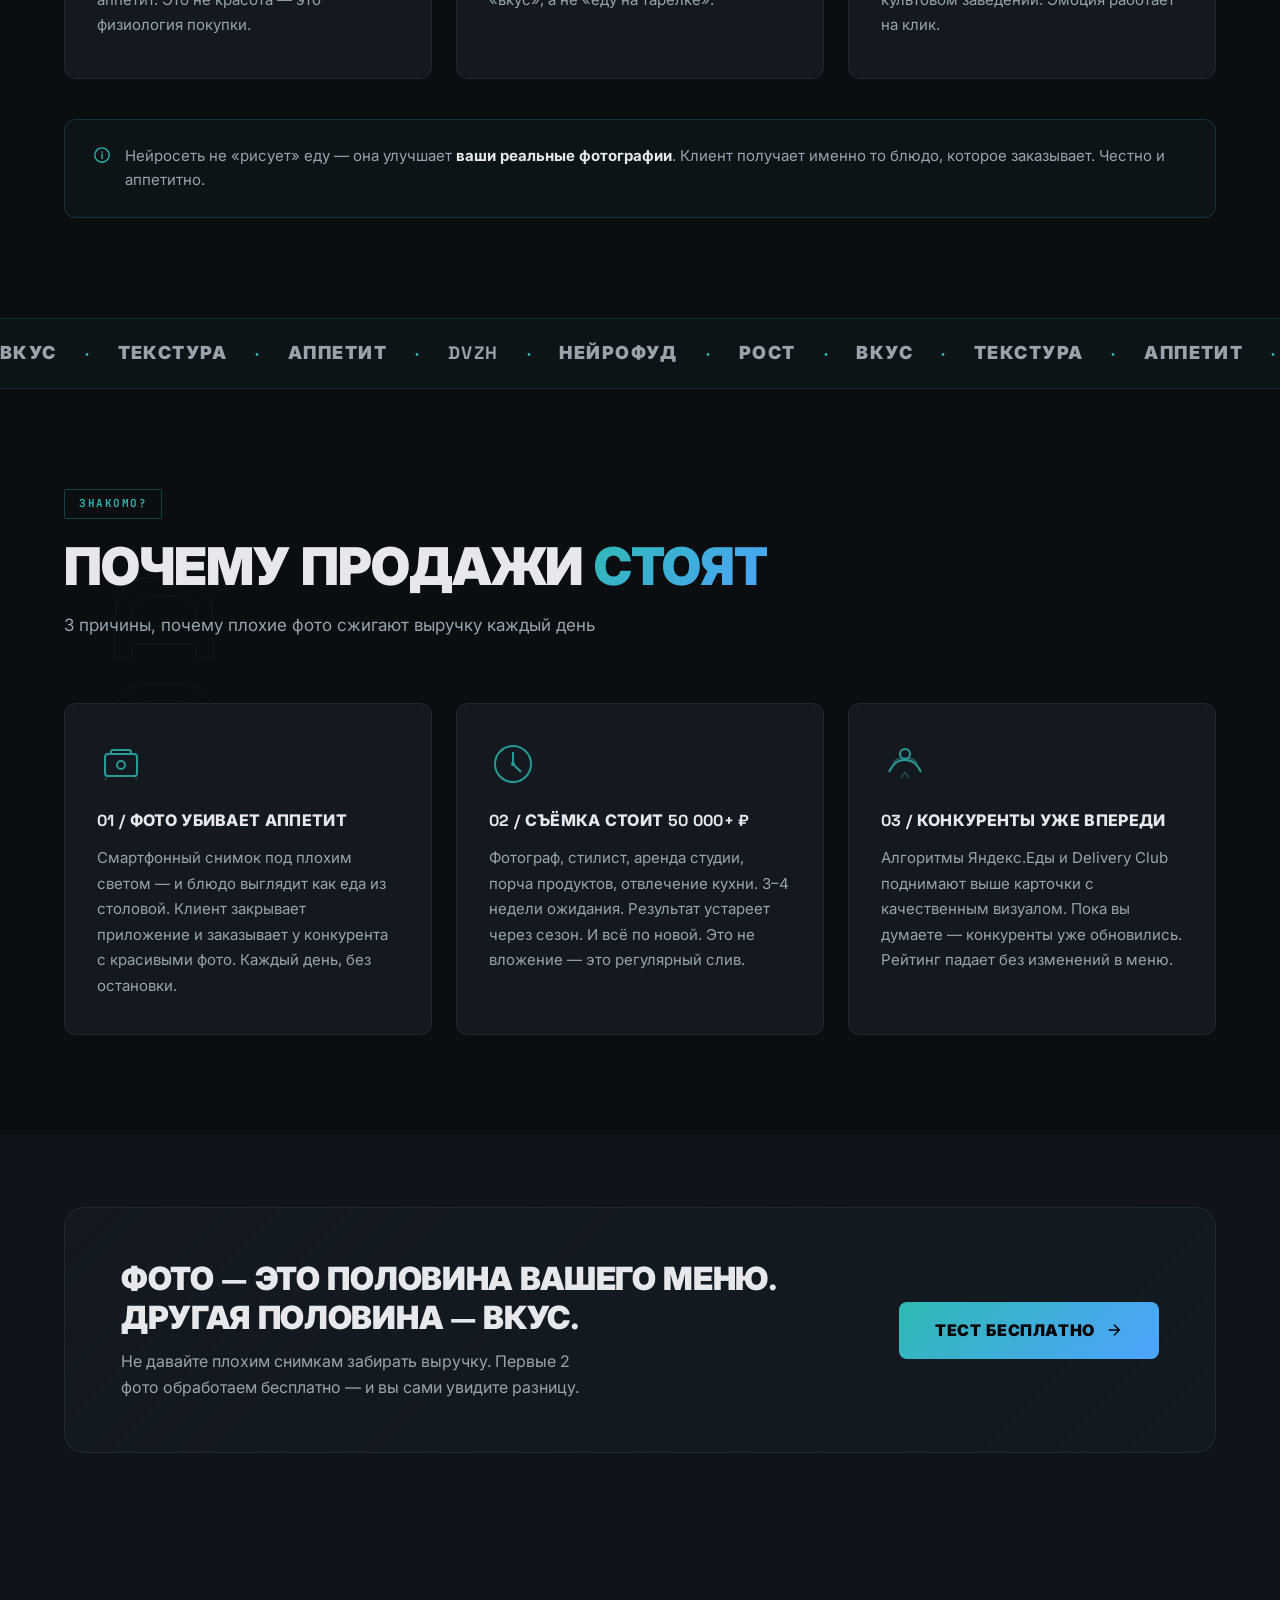
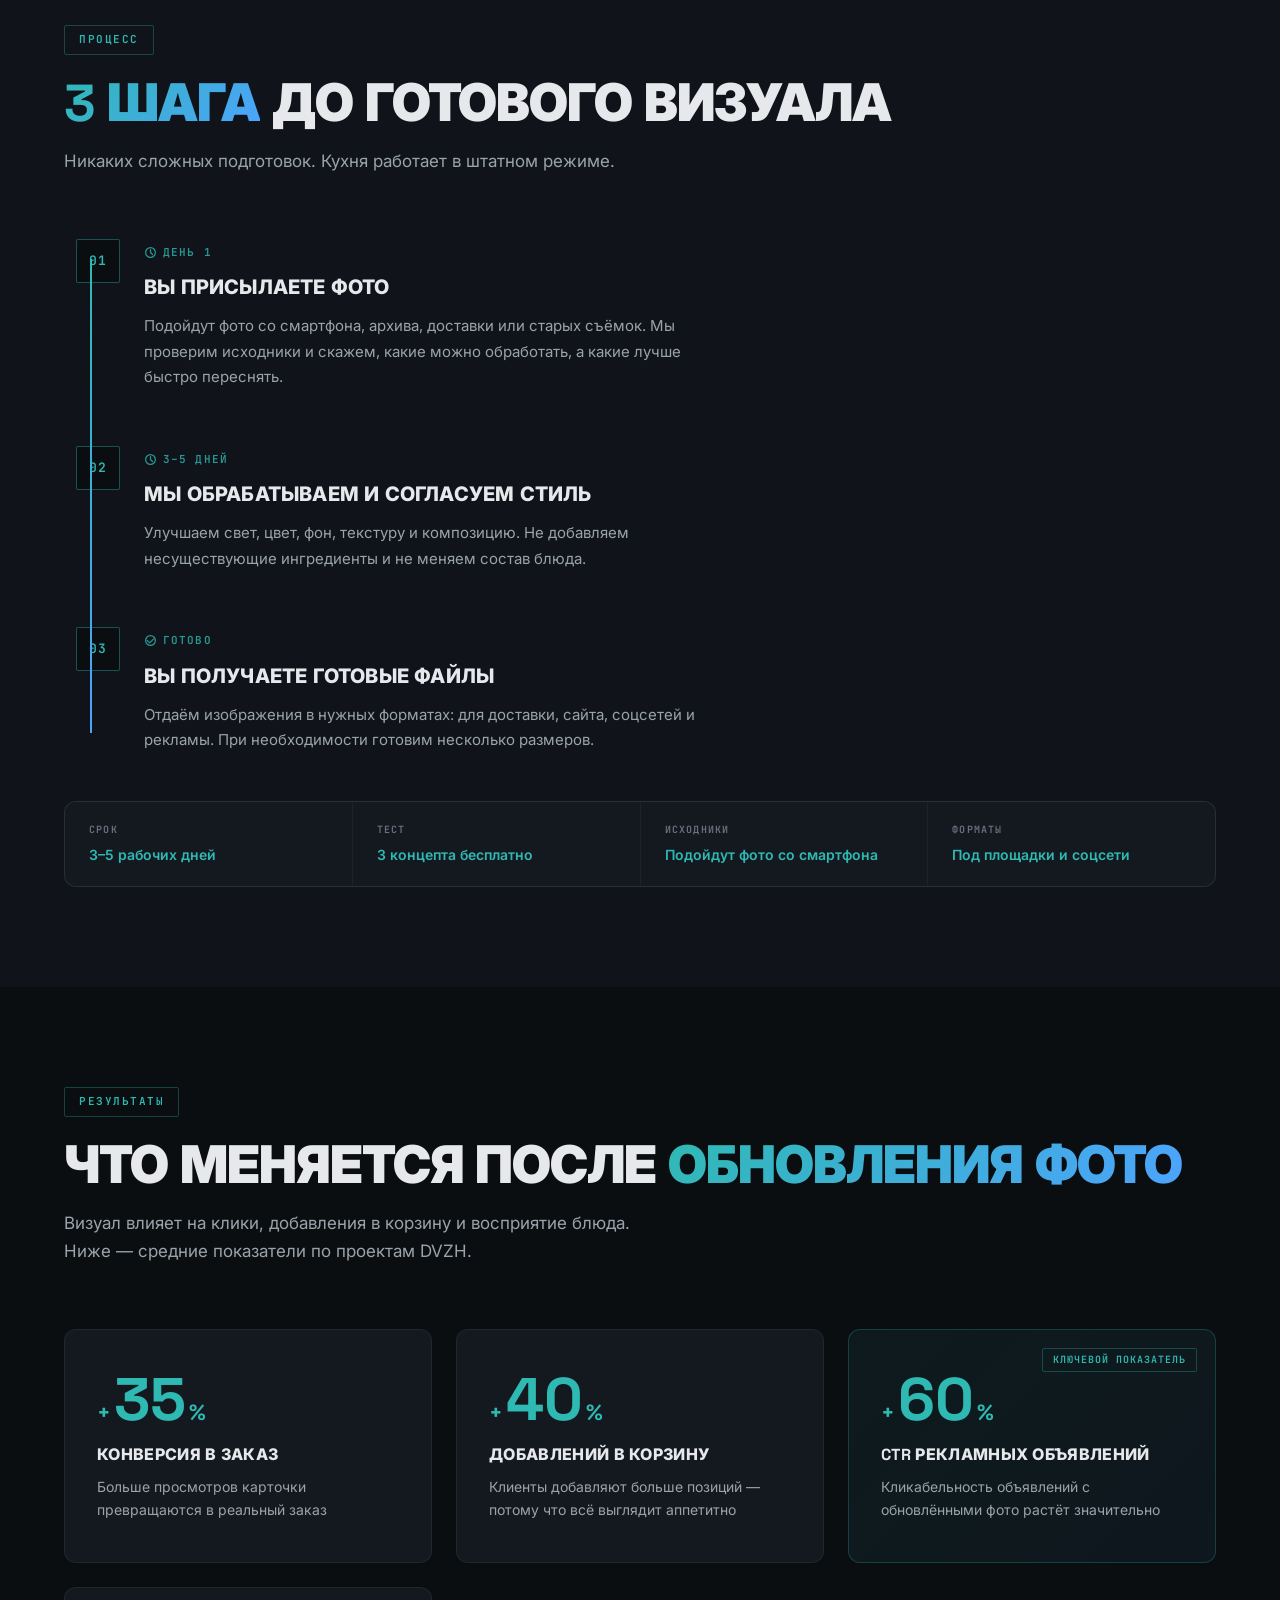
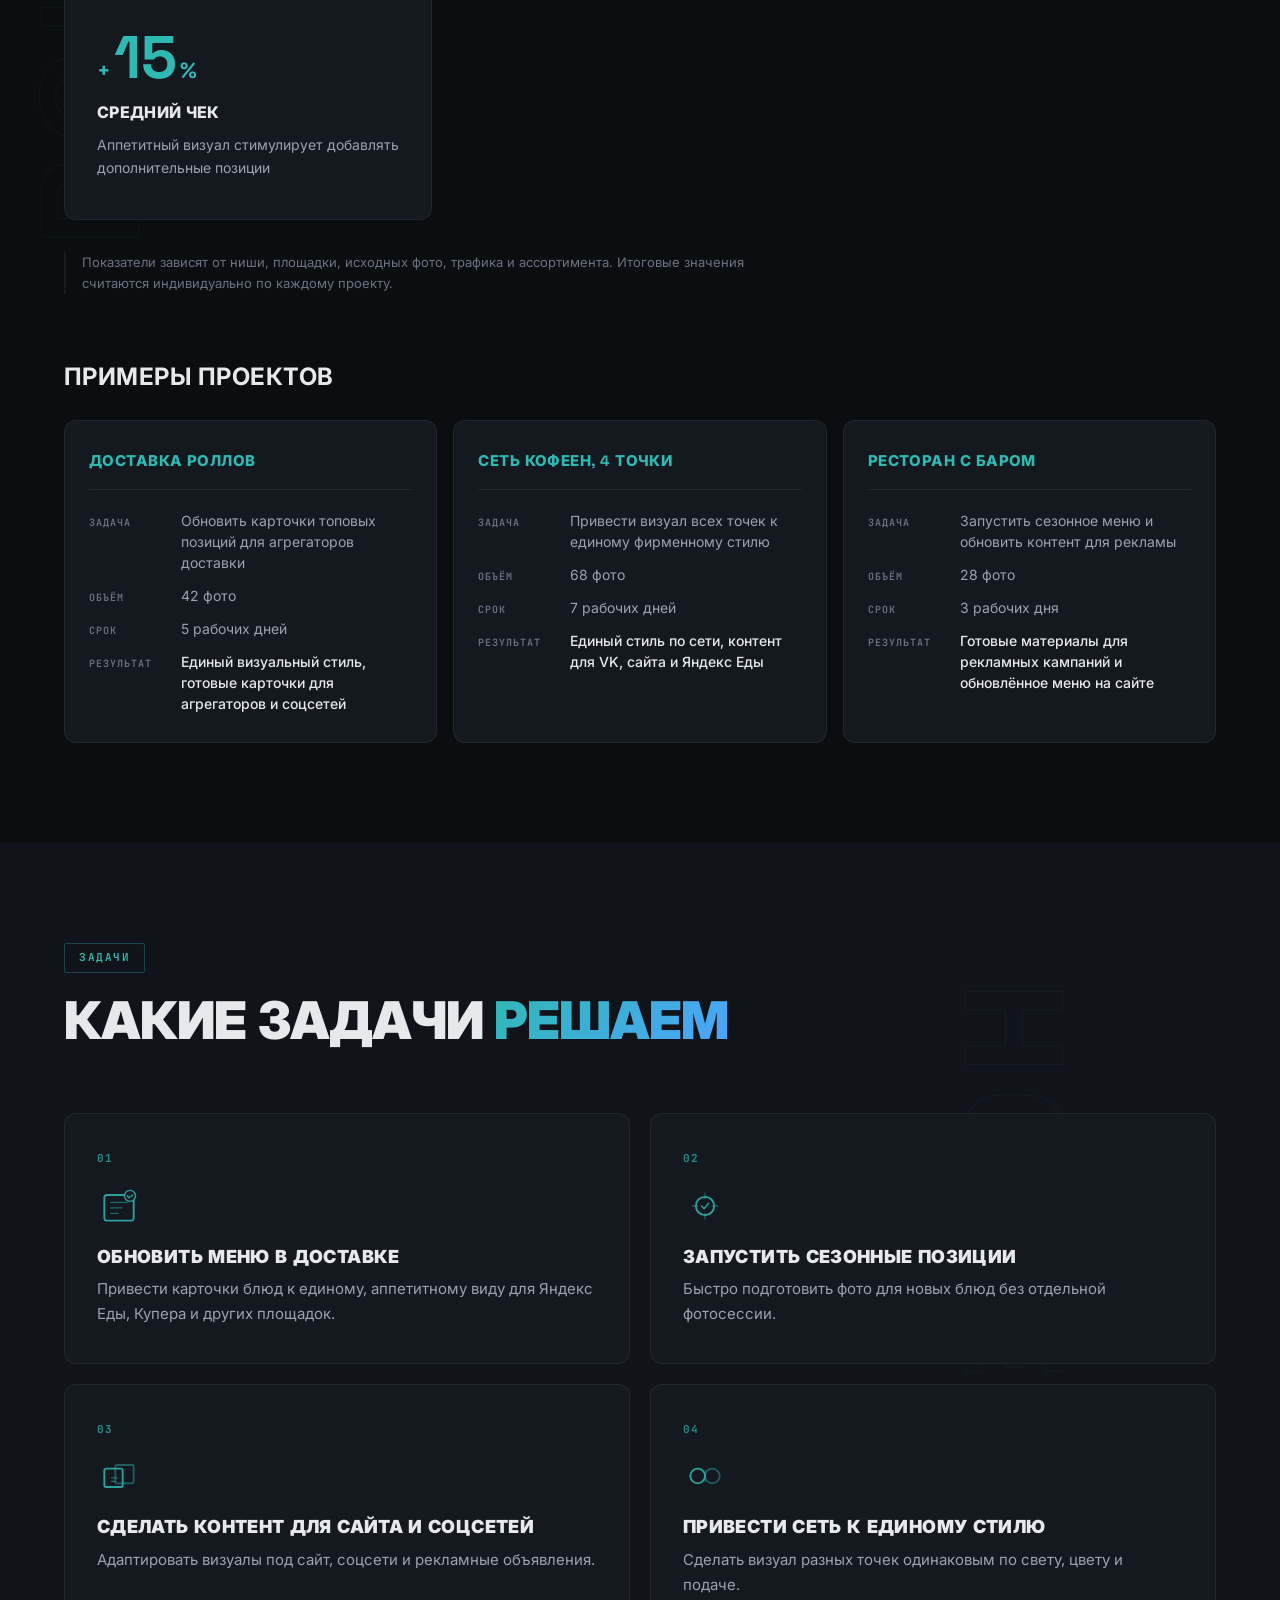
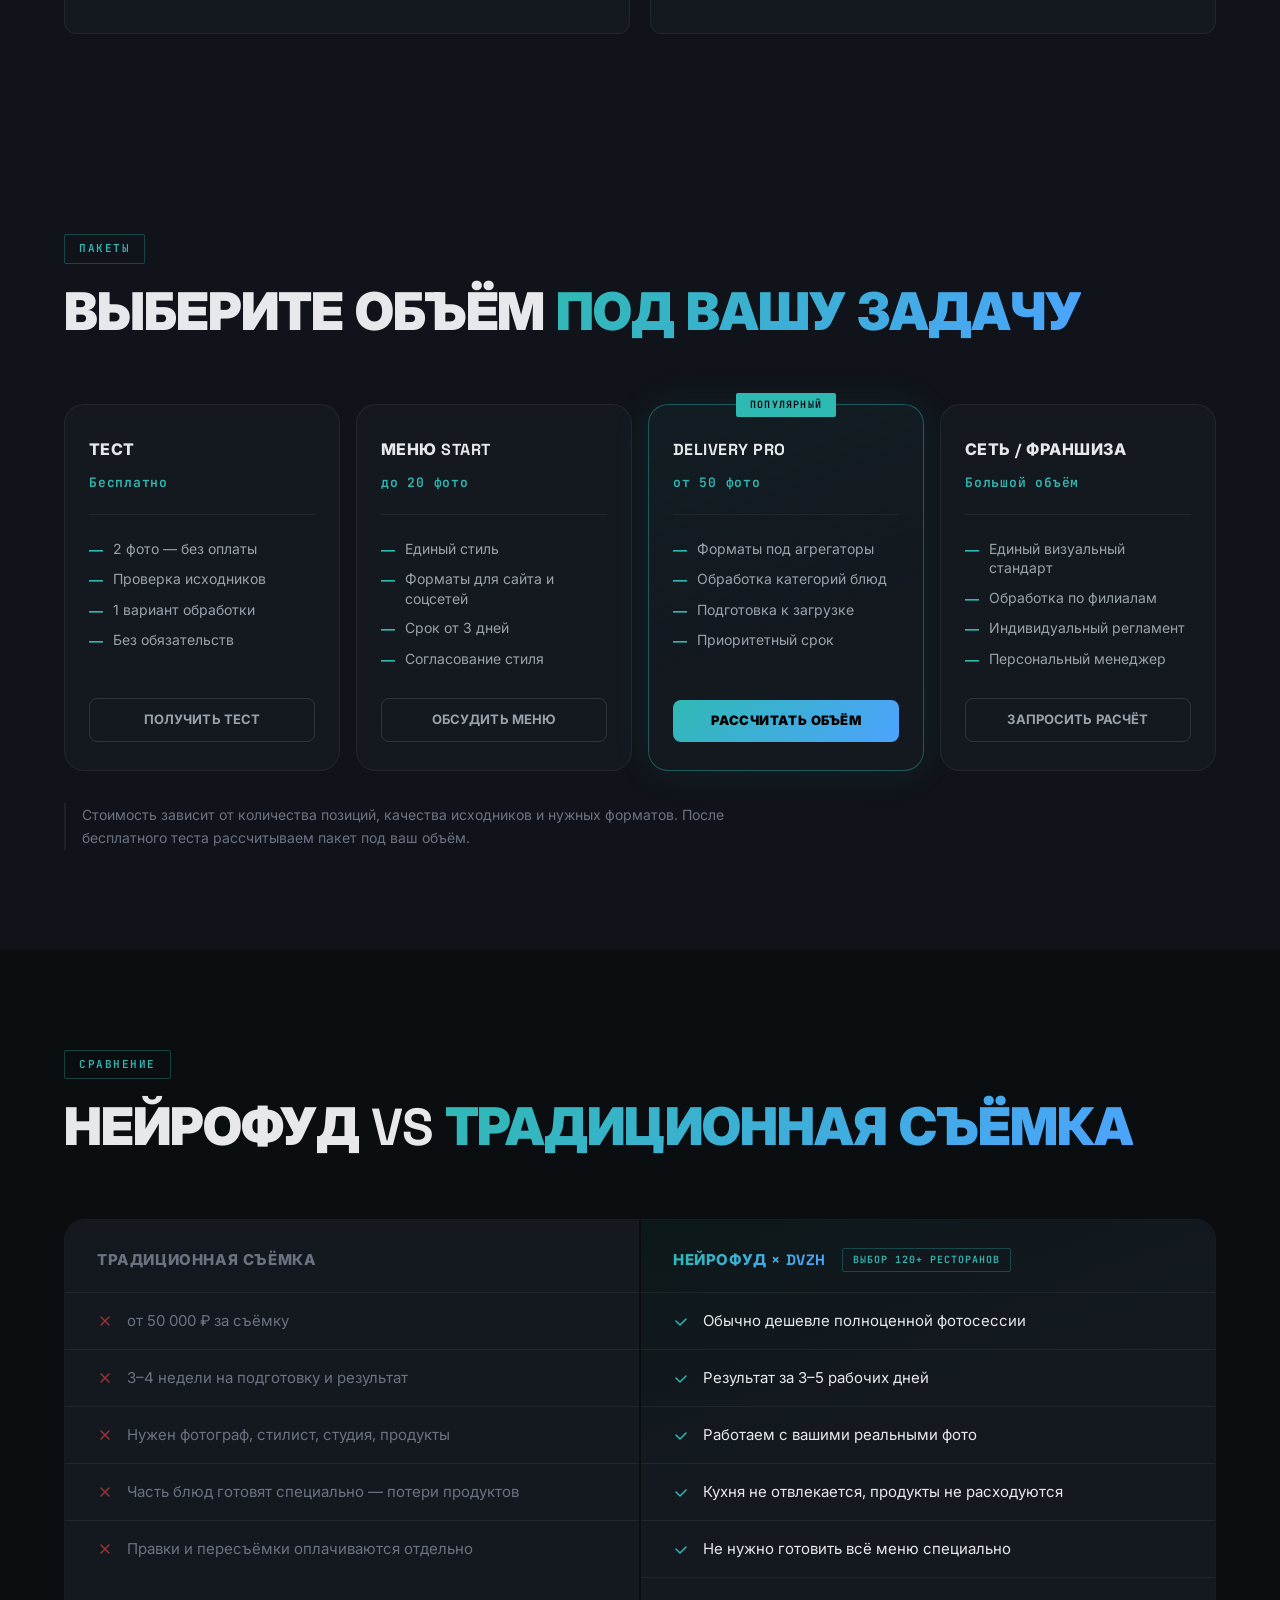
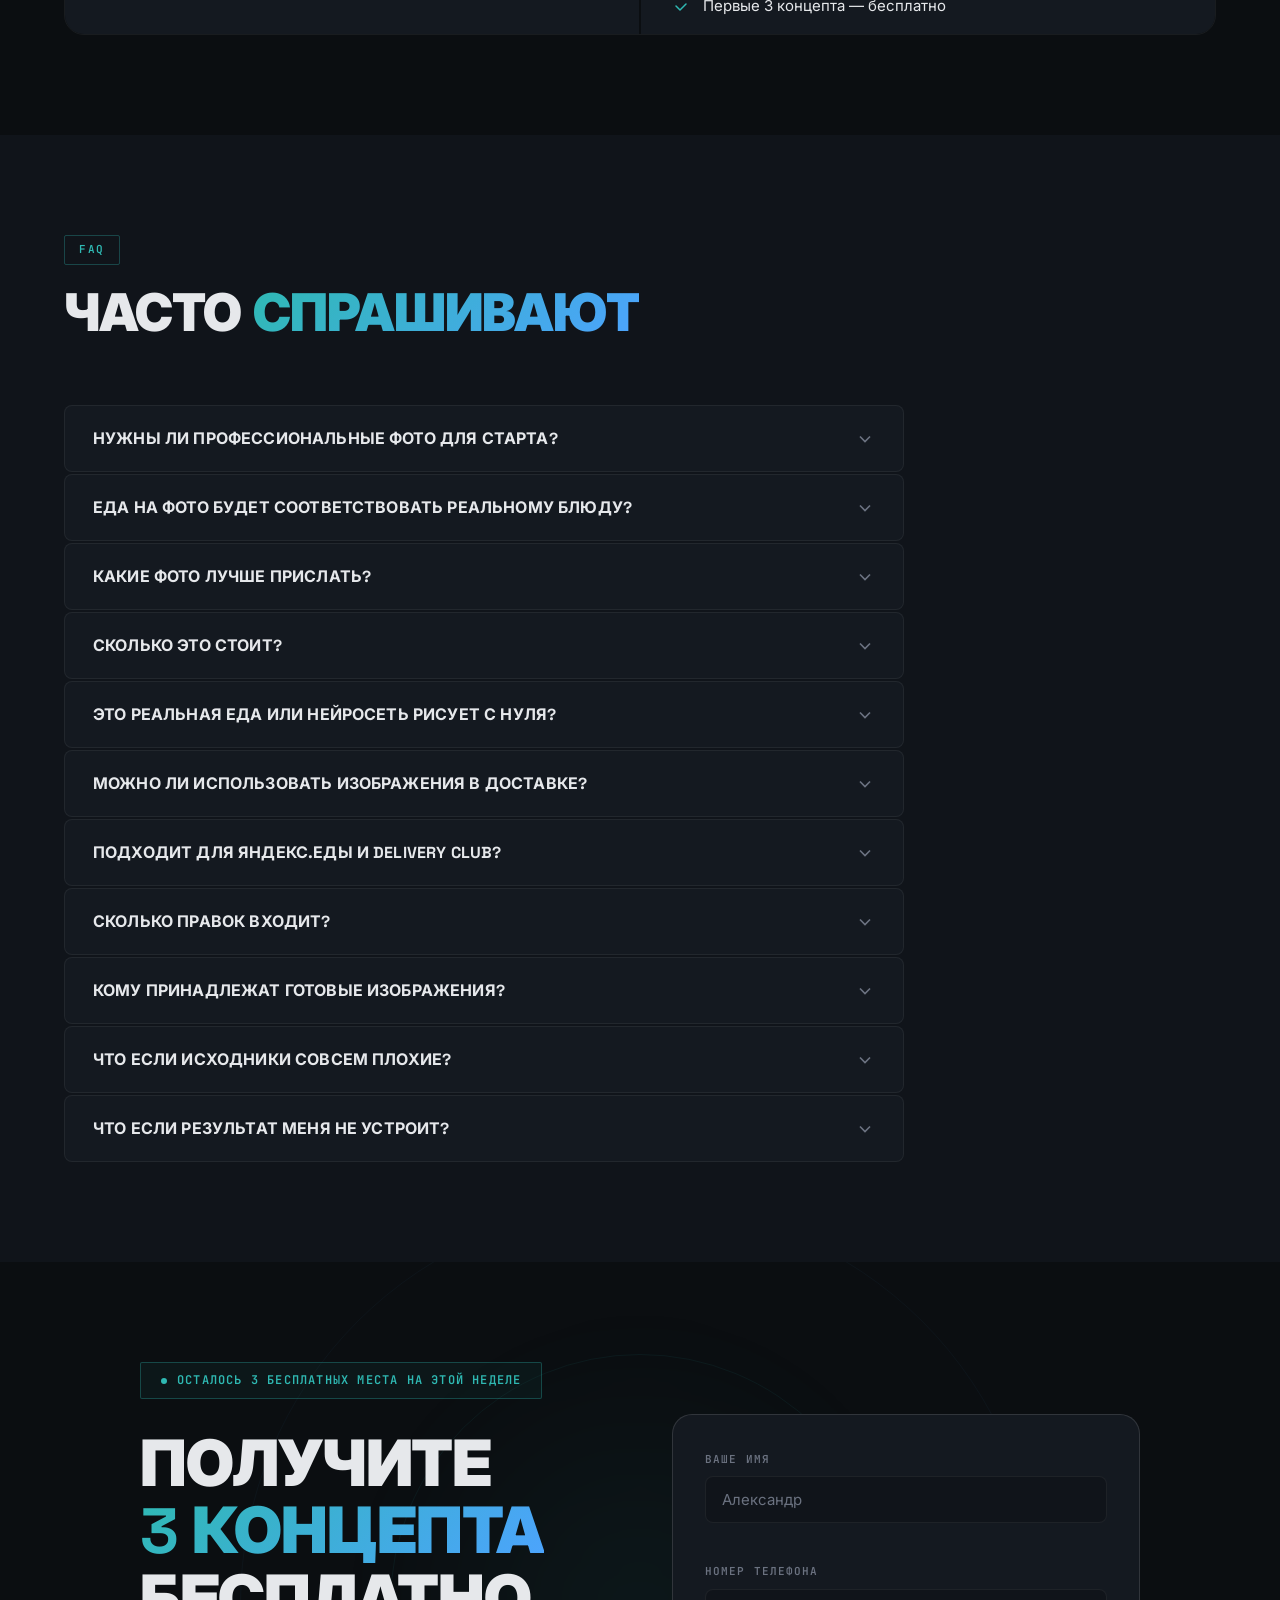
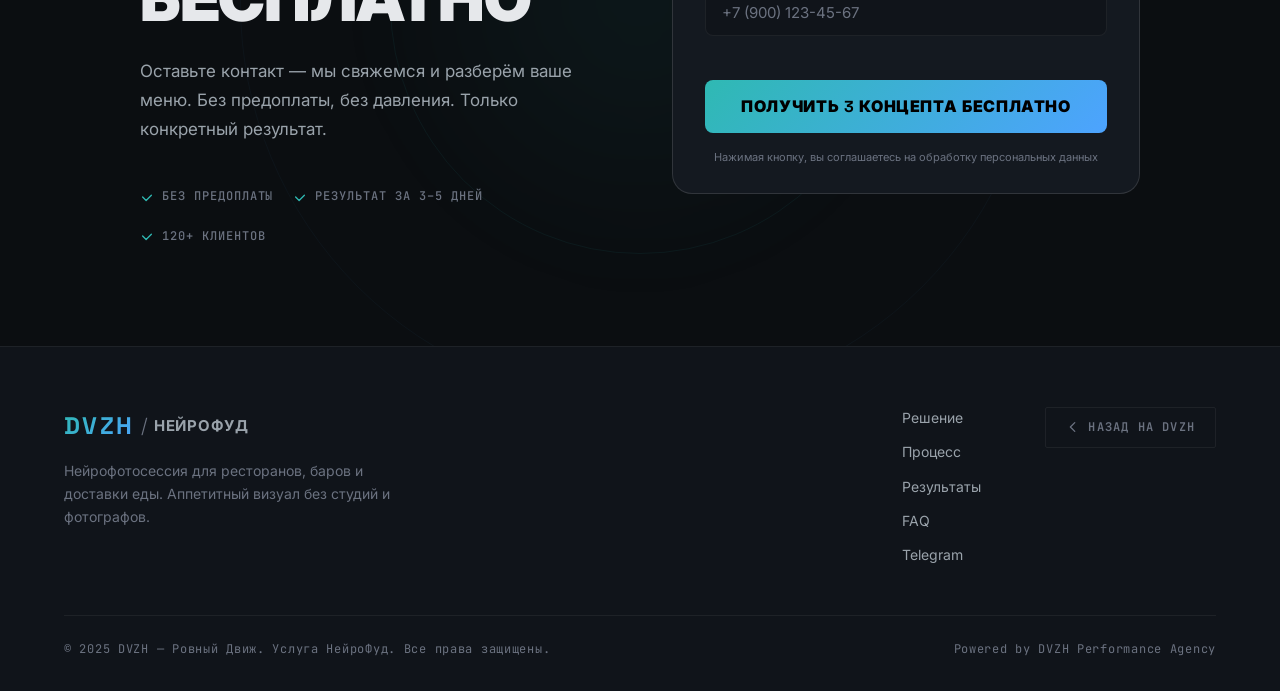
==== commit e33e2703: "feat: блок 2.8 FAQ — добавлены 6 новых вопросов Добавлены: соответствие реальному блюду, какие фото " ====
--- a/NeroFoodDVZH/index.html
+++ b/NeroFoodDVZH/index.html
@@ -889,11 +889,31 @@
 
                 <div class="faq__item">
                     <button class="faq__question">
+                        Еда на фото будет соответствовать реальному блюду?
+                        <svg class="faq__chevron" viewBox="0 0 24 24" fill="none" stroke="currentColor" stroke-width="2"><path d="M6 9l6 6 6-6"/></svg>
+                    </button>
+                    <div class="faq__answer">
+                        <p>Да. Мы не меняем состав блюда и не добавляем ингредиенты, которых нет в исходнике. Работаем с подачей, светом, цветом, текстурой и фоном.</p>
+                    </div>
+                </div>
+
+                <div class="faq__item">
+                    <button class="faq__question">
+                        Какие фото лучше прислать?
+                        <svg class="faq__chevron" viewBox="0 0 24 24" fill="none" stroke="currentColor" stroke-width="2"><path d="M6 9l6 6 6-6"/></svg>
+                    </button>
+                    <div class="faq__answer">
+                        <p>Лучше всего подходят фото при дневном свете, без сильной тени, с блюдом в фокусе. Но начать можно с любых исходников — мы проверим и дадим рекомендации.</p>
+                    </div>
+                </div>
+
+                <div class="faq__item">
+                    <button class="faq__question">
                         Сколько это стоит?
                         <svg class="faq__chevron" viewBox="0 0 24 24" fill="none" stroke="currentColor" stroke-width="2"><path d="M6 9l6 6 6-6"/></svg>
                     </button>
                     <div class="faq__answer">
-                        <p>Стоимость зависит от количества позиций и выбранного пакета. Первые 2 фото — бесплатно в рамках теста. Обсудим индивидуально: оцениваем ваш объём и считаем ROI ещё до старта. Без предоплаты.</p>
+                        <p>Стоимость зависит от количества позиций и выбранного пакета. Первые 3 концепта — бесплатно. Обсудим индивидуально: оцениваем ваш объём и считаем ROI ещё до старта. Без предоплаты.</p>
                     </div>
                 </div>
 
@@ -909,11 +929,51 @@
 
                 <div class="faq__item">
                     <button class="faq__question">
+                        Можно ли использовать изображения в доставке?
+                        <svg class="faq__chevron" viewBox="0 0 24 24" fill="none" stroke="currentColor" stroke-width="2"><path d="M6 9l6 6 6-6"/></svg>
+                    </button>
+                    <div class="faq__answer">
+                        <p>Да. Готовим изображения под нужные форматы и пропорции для площадок доставки, сайта и соцсетей.</p>
+                    </div>
+                </div>
+
+                <div class="faq__item">
+                    <button class="faq__question">
                         Подходит для Яндекс.Еды и Delivery Club?
                         <svg class="faq__chevron" viewBox="0 0 24 24" fill="none" stroke="currentColor" stroke-width="2"><path d="M6 9l6 6 6-6"/></svg>
                     </button>
                     <div class="faq__answer">
                         <p>Да, и именно под них разработана методология. Мы знаем технические требования к форматам, соотношениям сторон и цветовым профилям каждой платформы. Получите готовые файлы — загружайте сразу.</p>
+                    </div>
+                </div>
+
+                <div class="faq__item">
+                    <button class="faq__question">
+                        Сколько правок входит?
+                        <svg class="faq__chevron" viewBox="0 0 24 24" fill="none" stroke="currentColor" stroke-width="2"><path d="M6 9l6 6 6-6"/></svg>
+                    </button>
+                    <div class="faq__answer">
+                        <p>В стоимость включён 1 круг правок. Дополнительные итерации — по согласованию. Как правило, одного раунда хватает: перед стартом фиксируем референсы и ожидания.</p>
+                    </div>
+                </div>
+
+                <div class="faq__item">
+                    <button class="faq__question">
+                        Кому принадлежат готовые изображения?
+                        <svg class="faq__chevron" viewBox="0 0 24 24" fill="none" stroke="currentColor" stroke-width="2"><path d="M6 9l6 6 6-6"/></svg>
+                    </button>
+                    <div class="faq__answer">
+                        <p>После оплаты готовые изображения передаются вам для использования в меню, доставке, сайте, соцсетях и рекламе.</p>
+                    </div>
+                </div>
+
+                <div class="faq__item">
+                    <button class="faq__question">
+                        Что если исходники совсем плохие?
+                        <svg class="faq__chevron" viewBox="0 0 24 24" fill="none" stroke="currentColor" stroke-width="2"><path d="M6 9l6 6 6-6"/></svg>
+                    </button>
+                    <div class="faq__answer">
+                        <p>Мы скажем об этом до старта и дадим простую инструкцию, как переснять блюда на телефон без студии.</p>
                     </div>
                 </div>
 
@@ -923,7 +983,7 @@
                         <svg class="faq__chevron" viewBox="0 0 24 24" fill="none" stroke="currentColor" stroke-width="2"><path d="M6 9l6 6 6-6"/></svg>
                     </button>
                     <div class="faq__answer">
-                        <p>Именно для этого существует бесплатный тест — сначала смотрите результат на 2 позициях, потом принимаете решение. Без предоплаты, без обязательств. Не понравится — просто не платите.</p>
+                        <p>Именно для этого существует бесплатный тест — сначала смотрите результат на 3 концептах, потом принимаете решение. Без предоплаты, без обязательств. Не понравится — просто не платите.</p>
                     </div>
                 </div>
             </div>
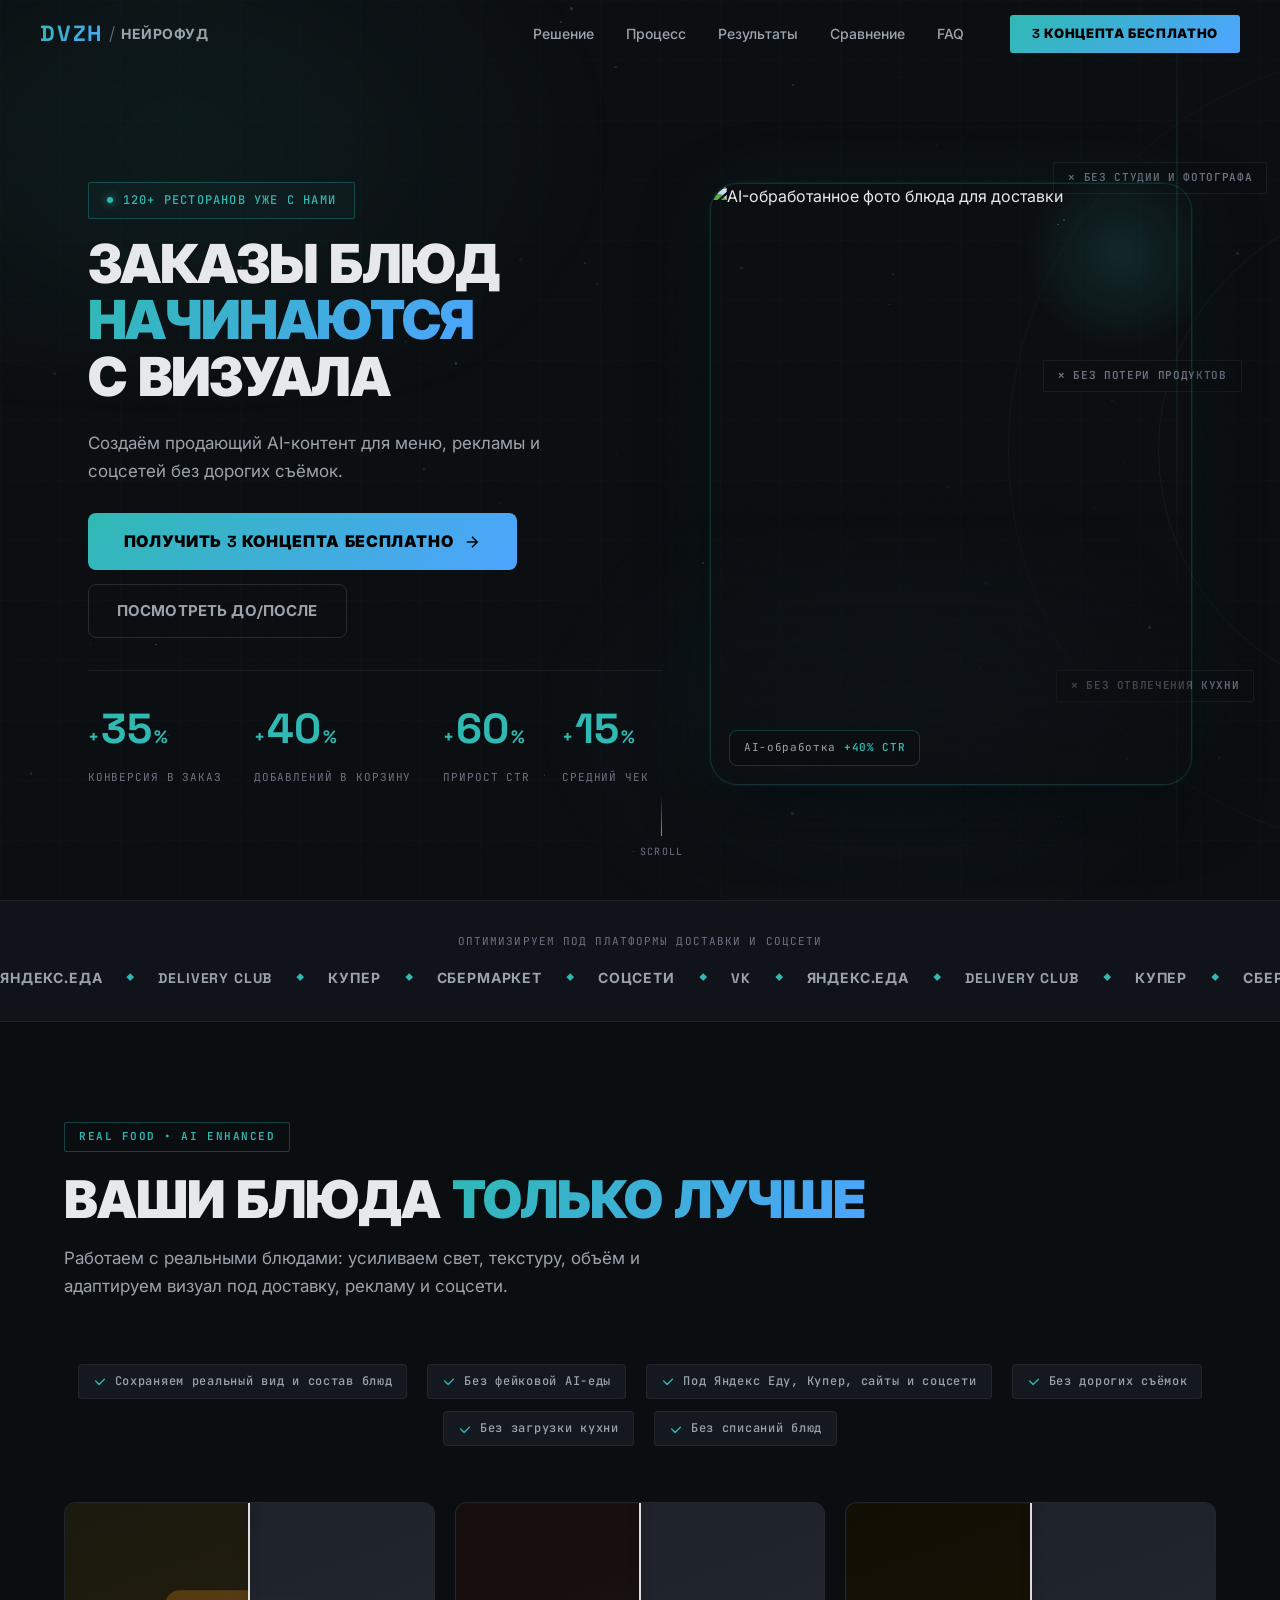
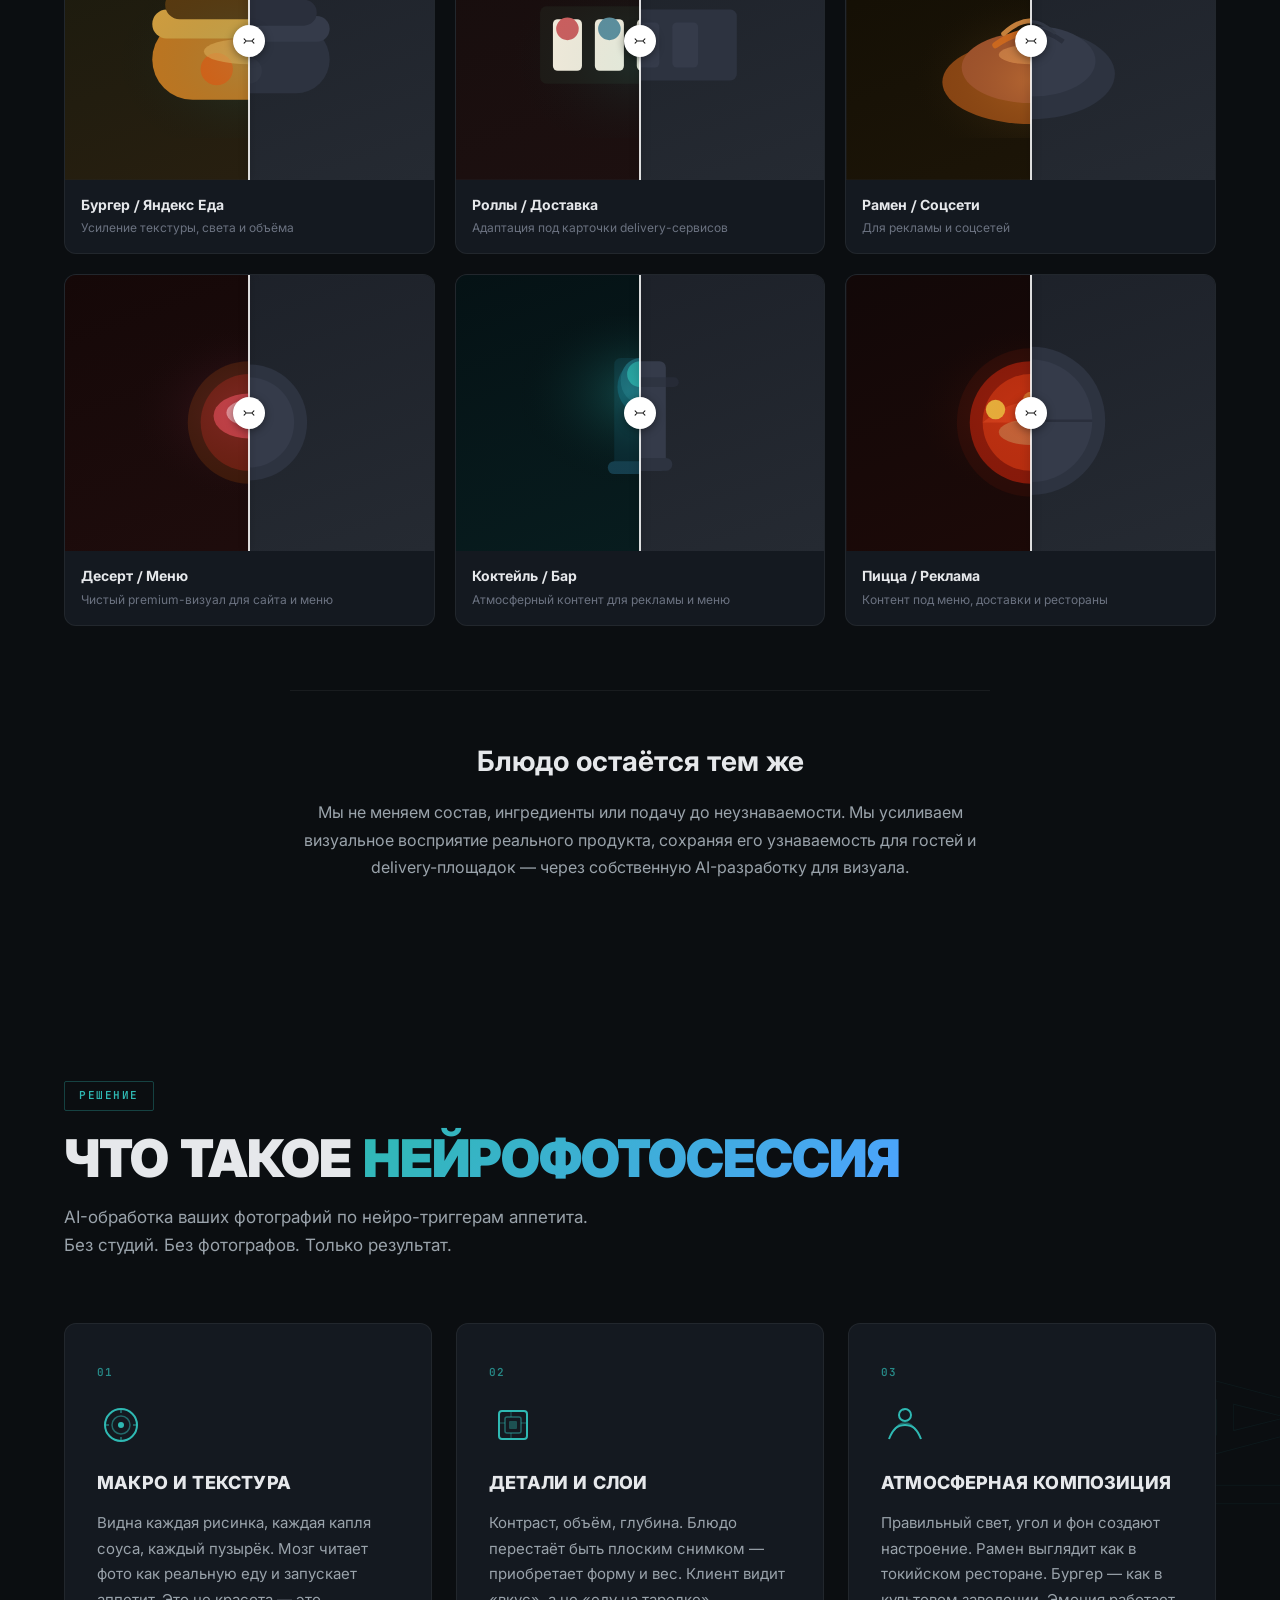
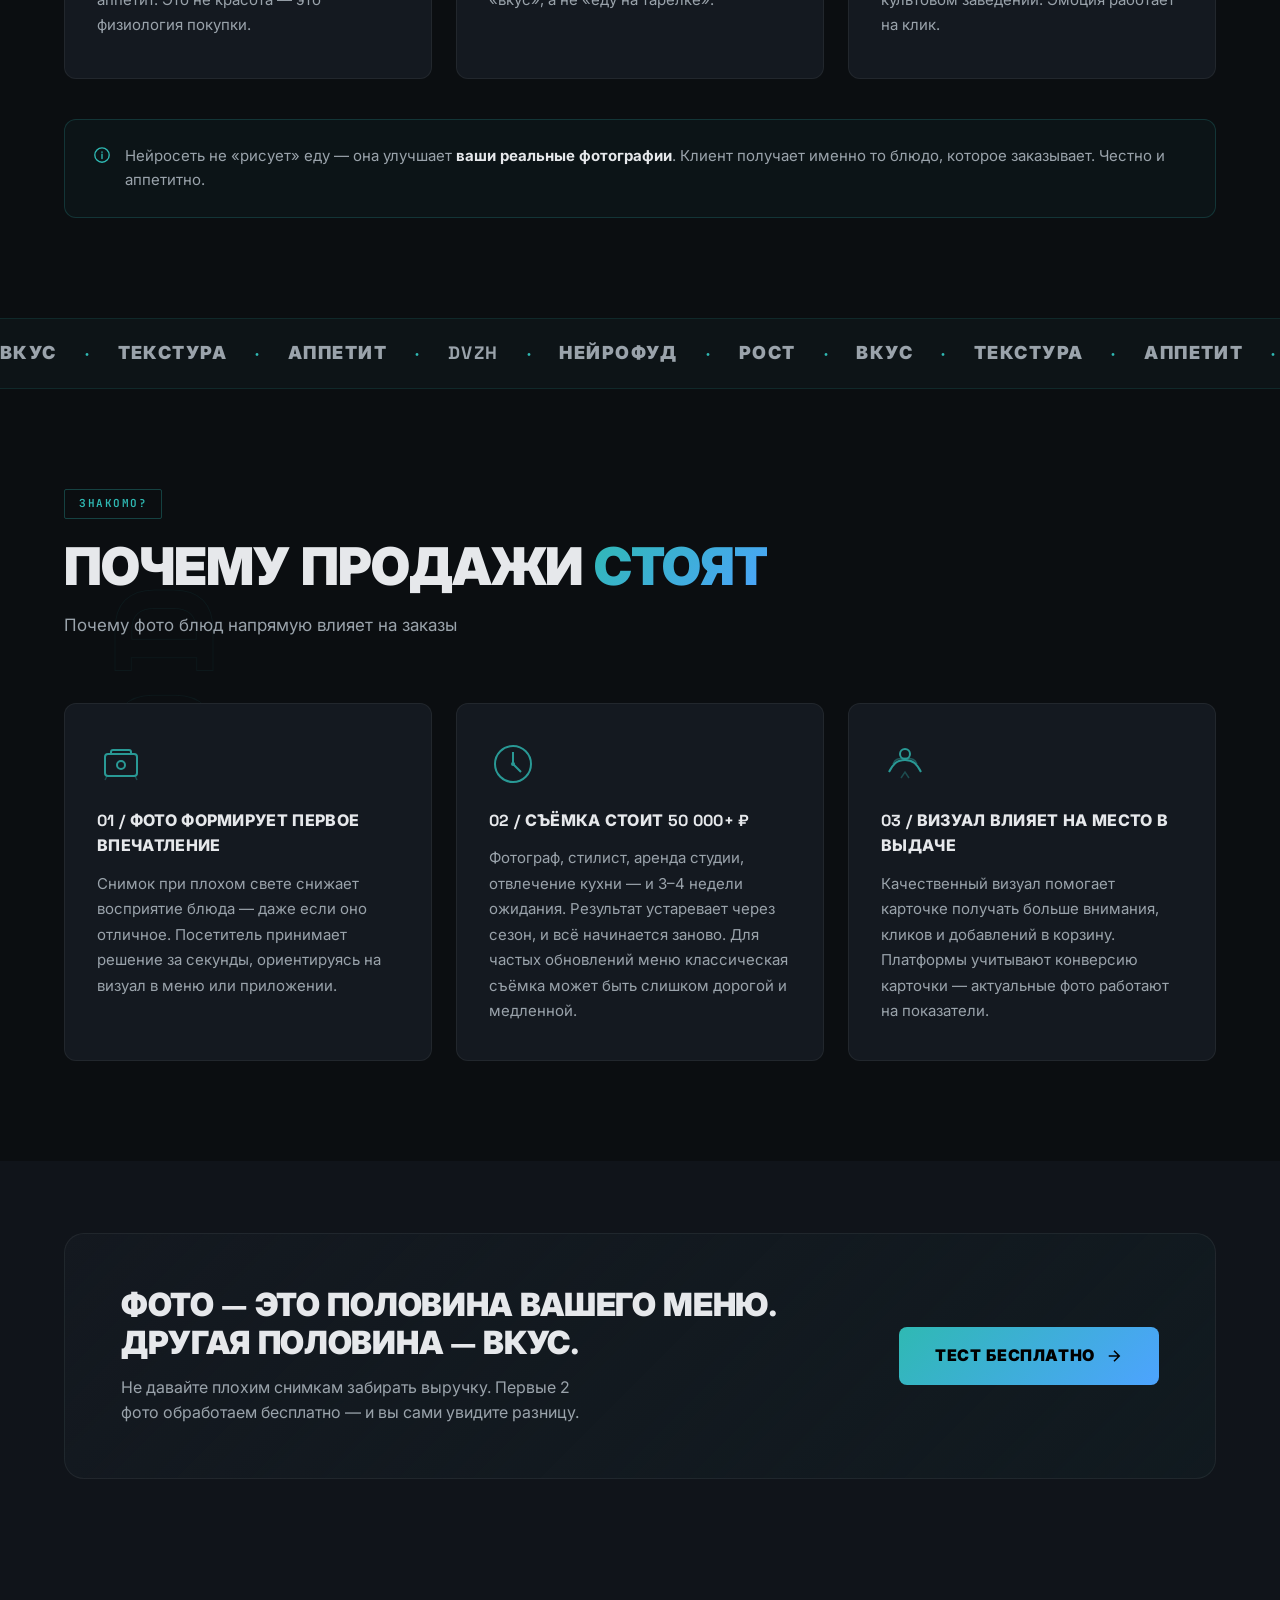
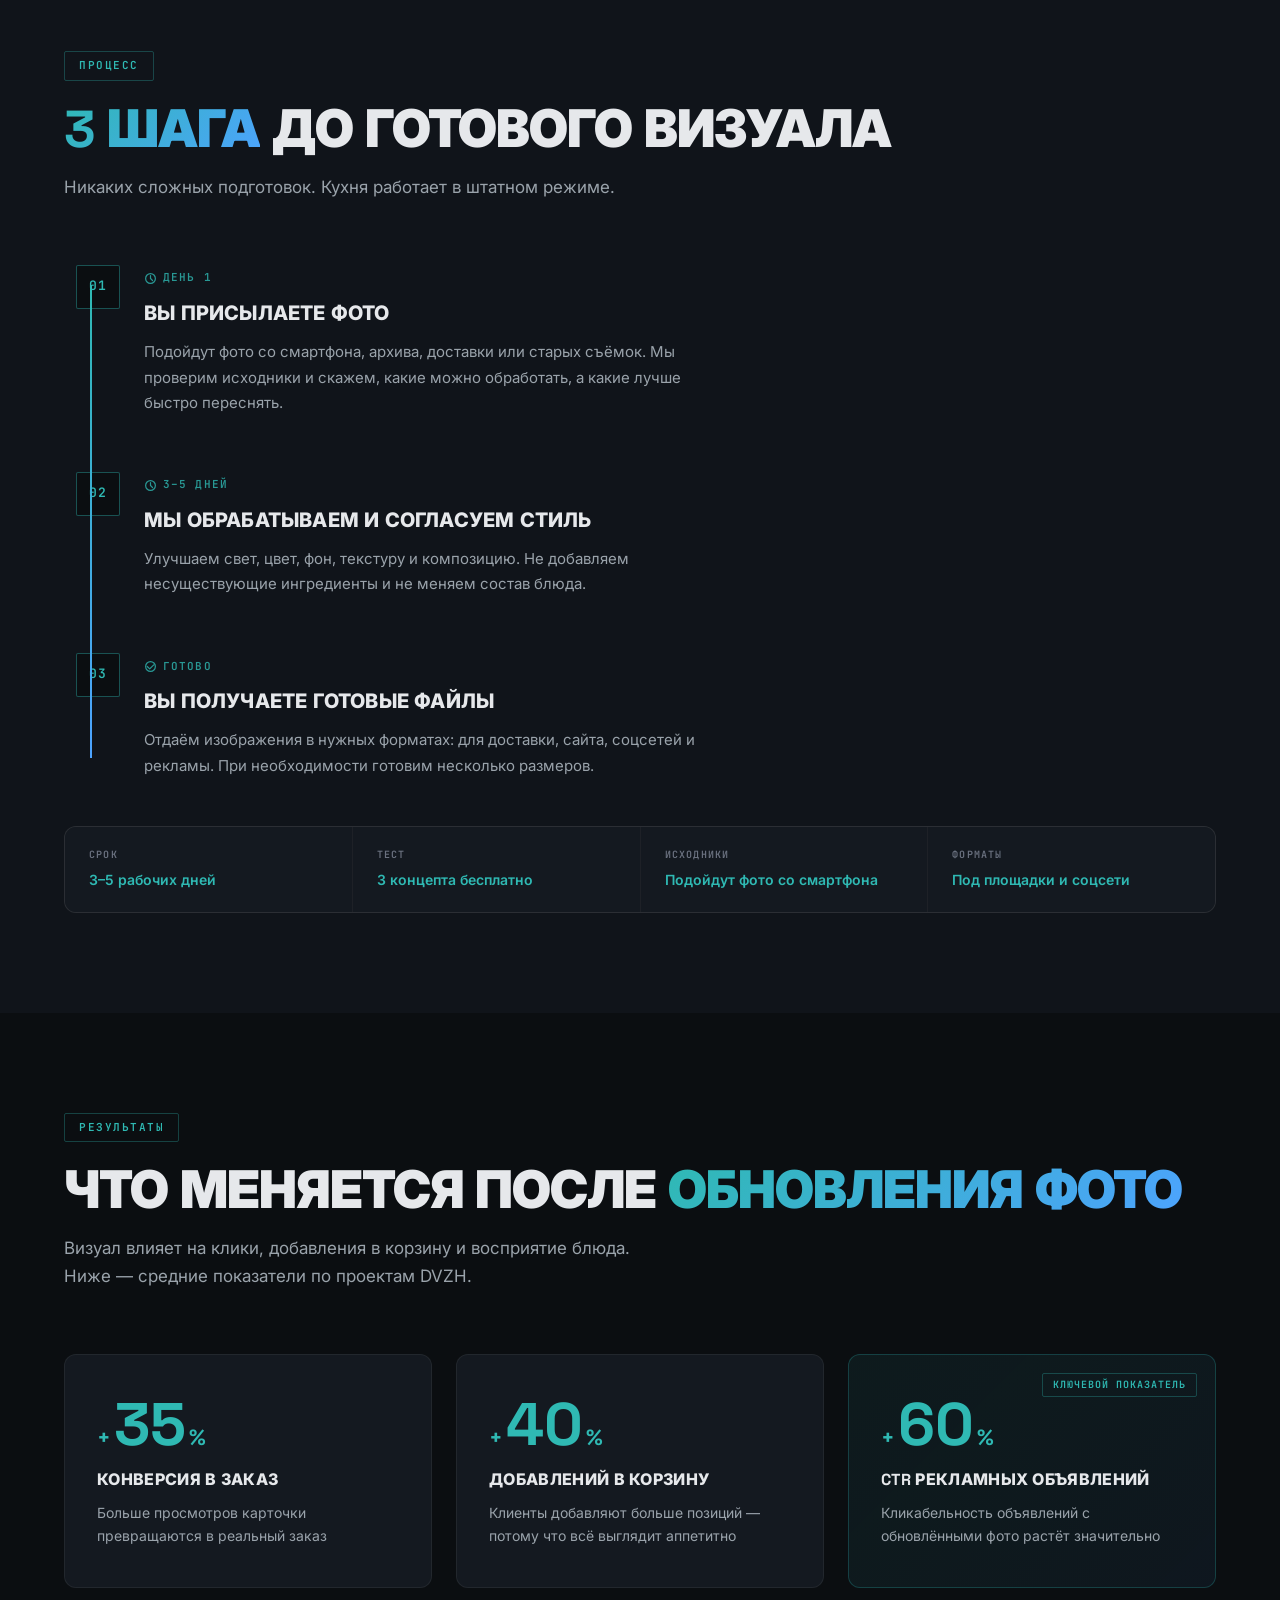
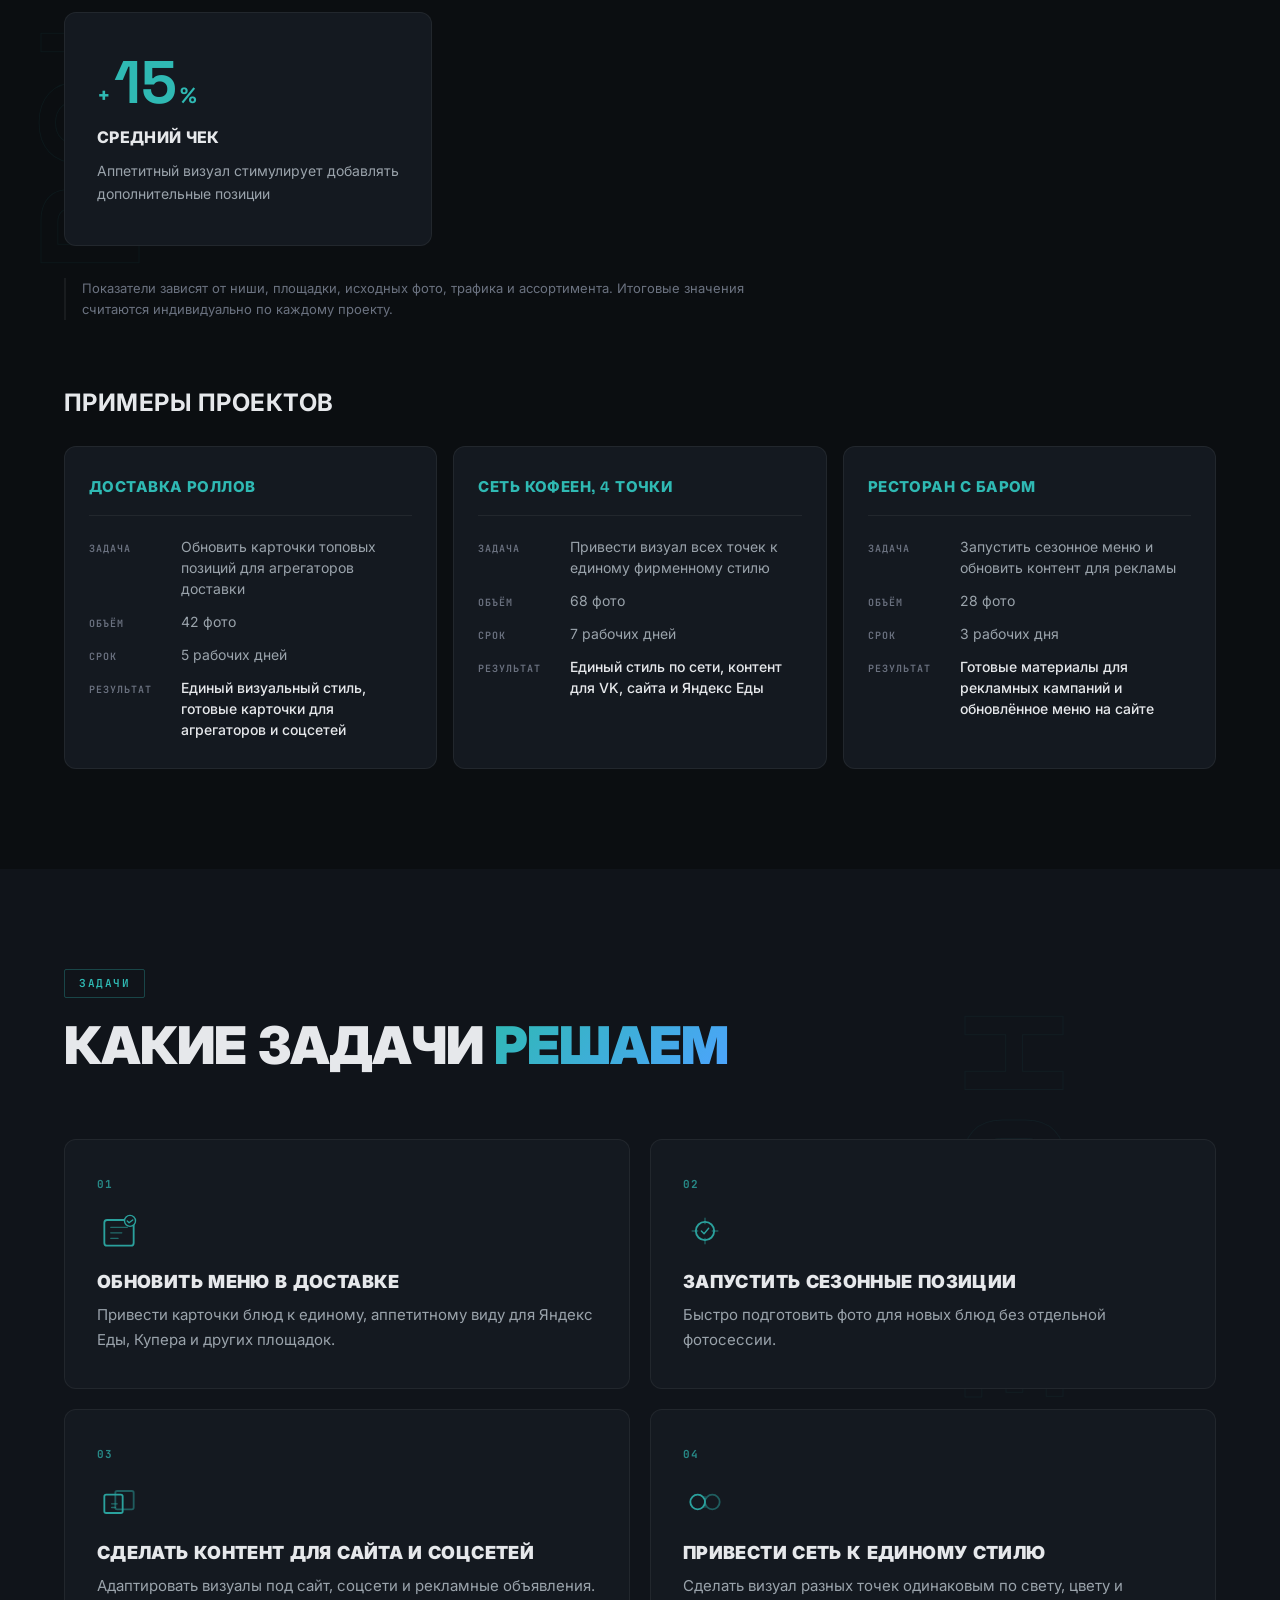
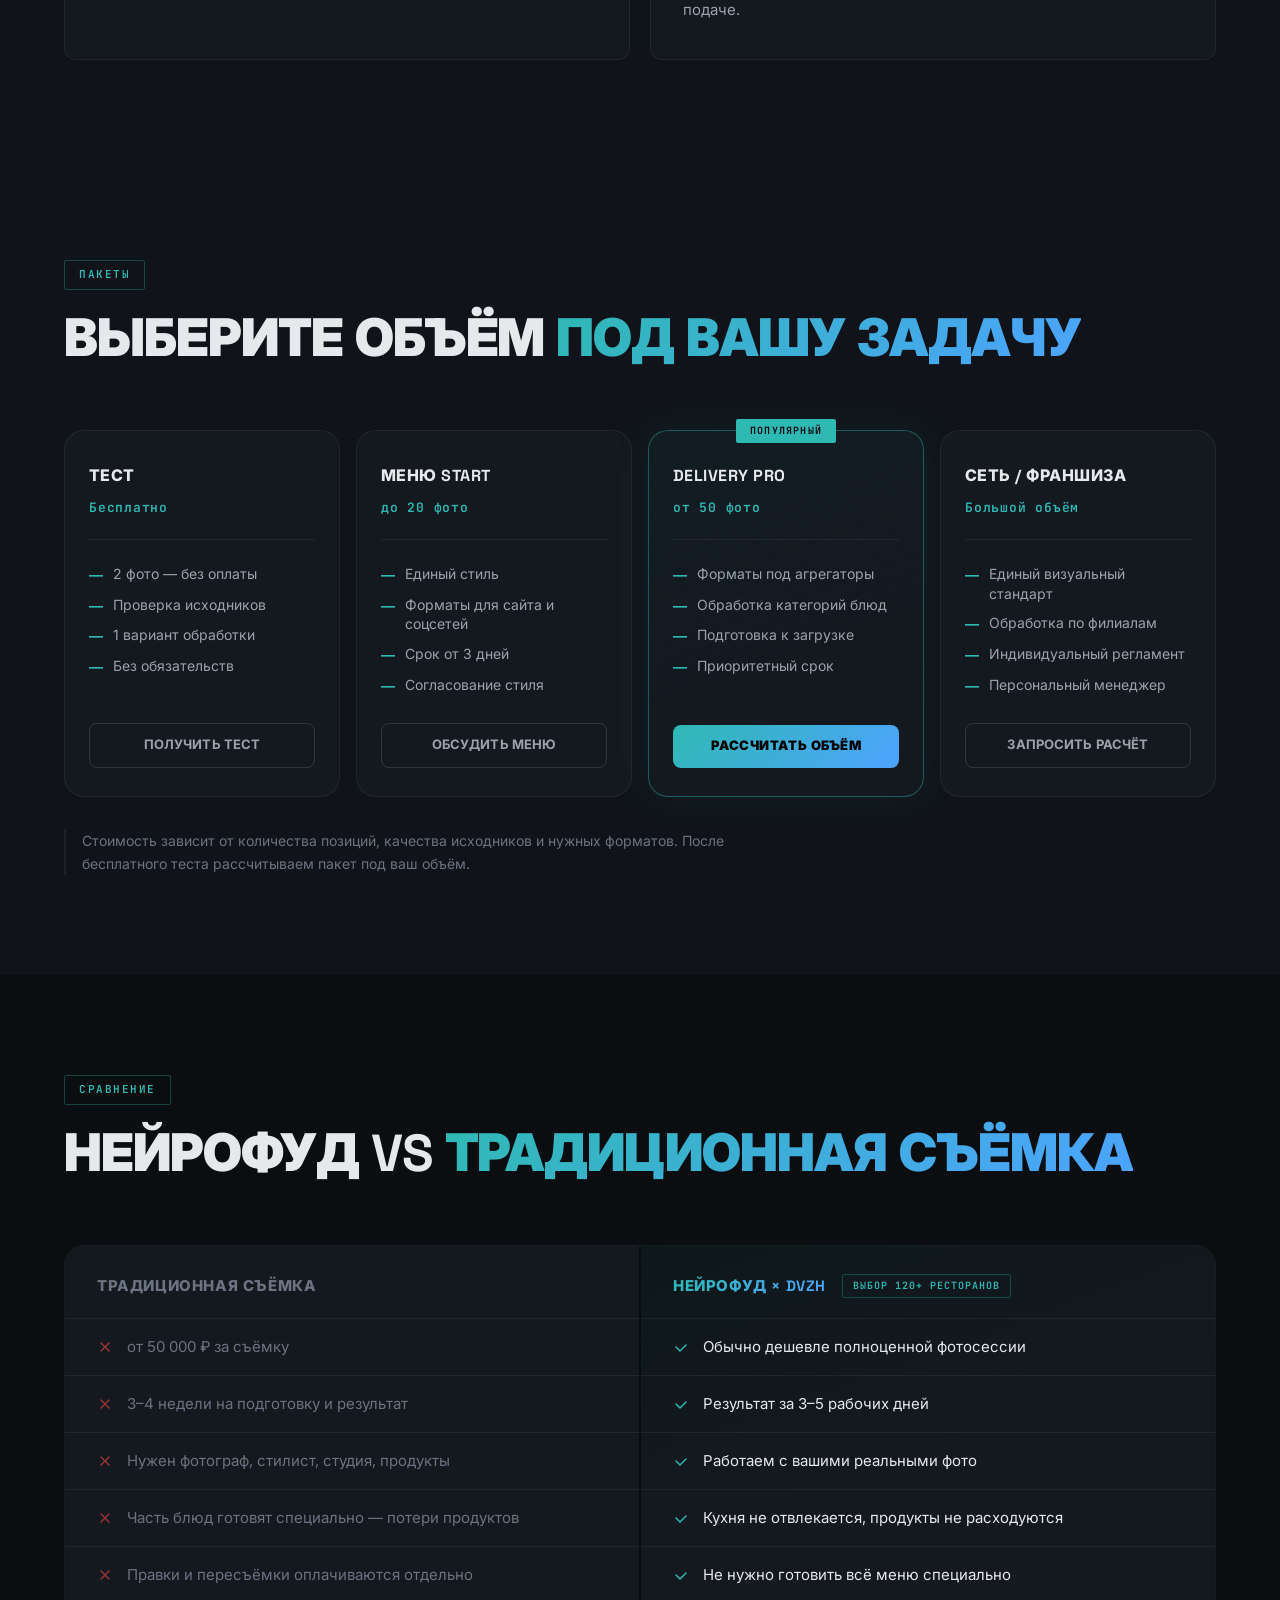
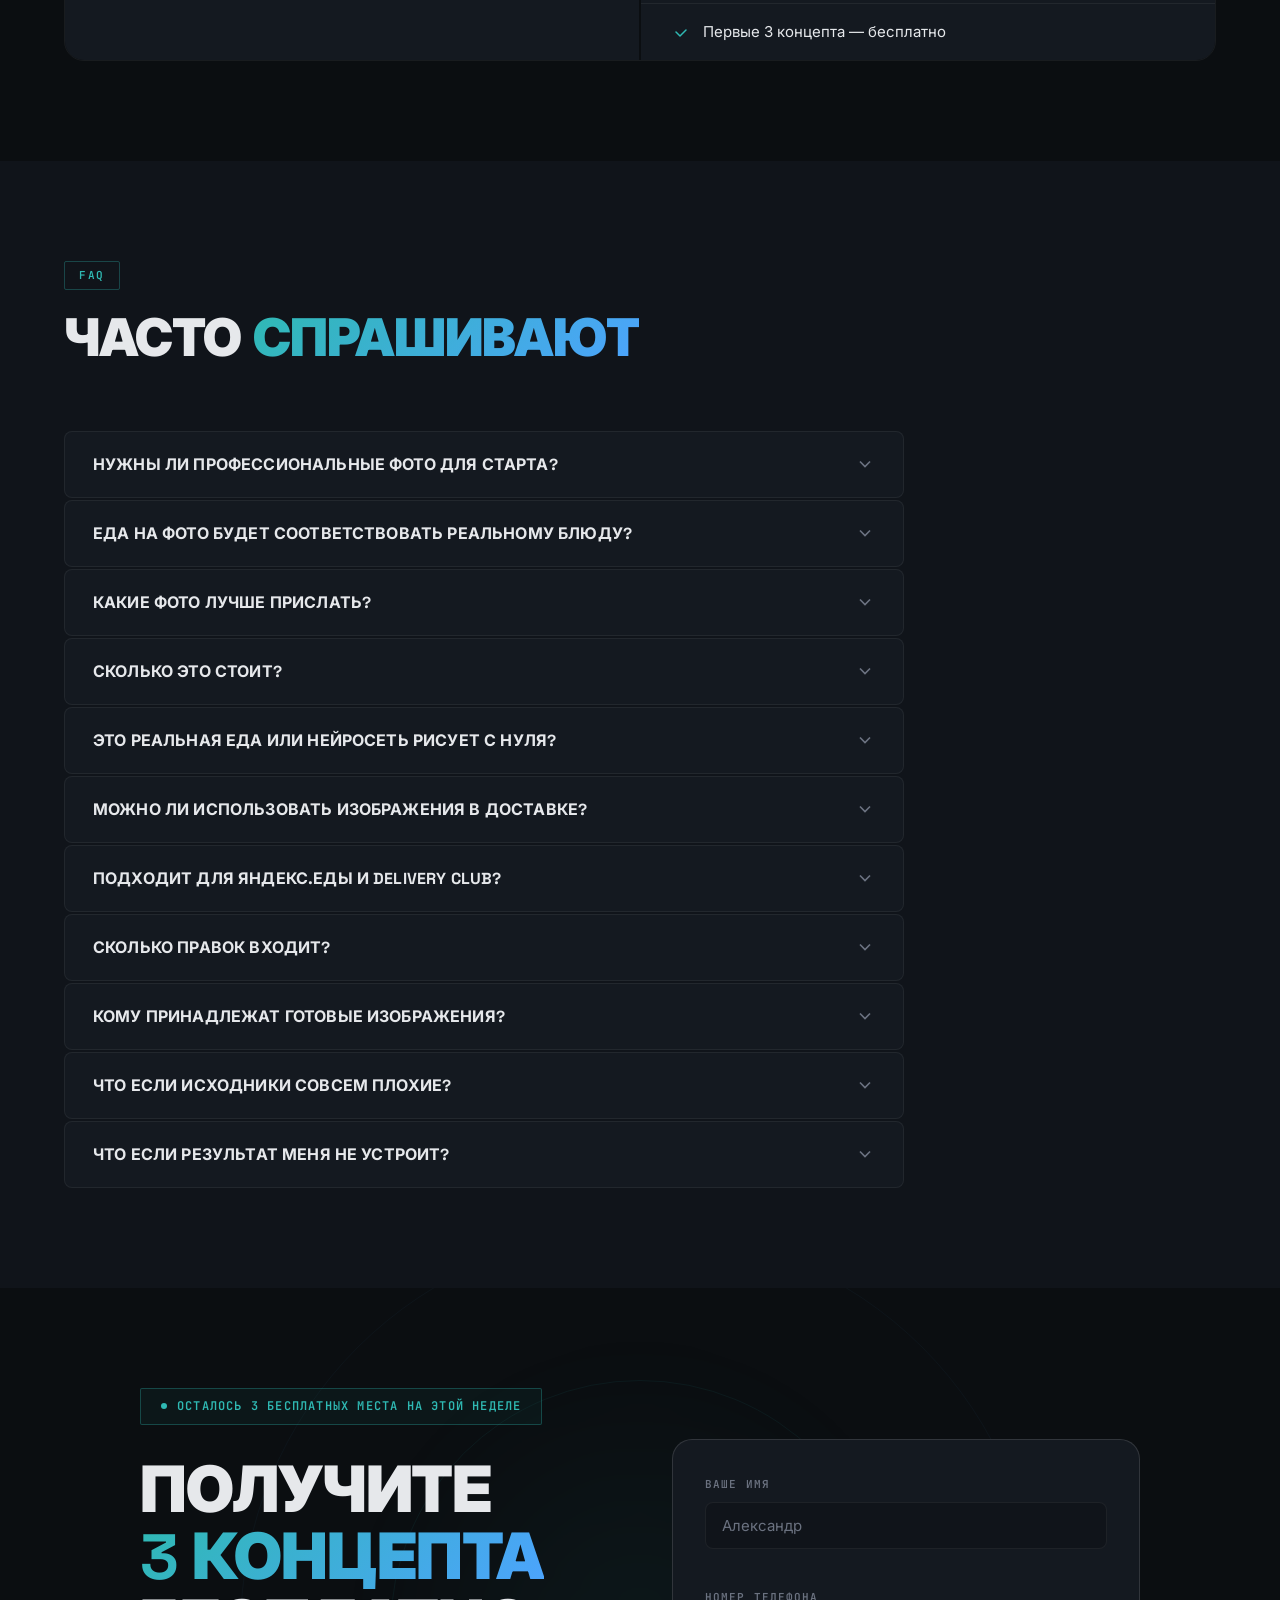
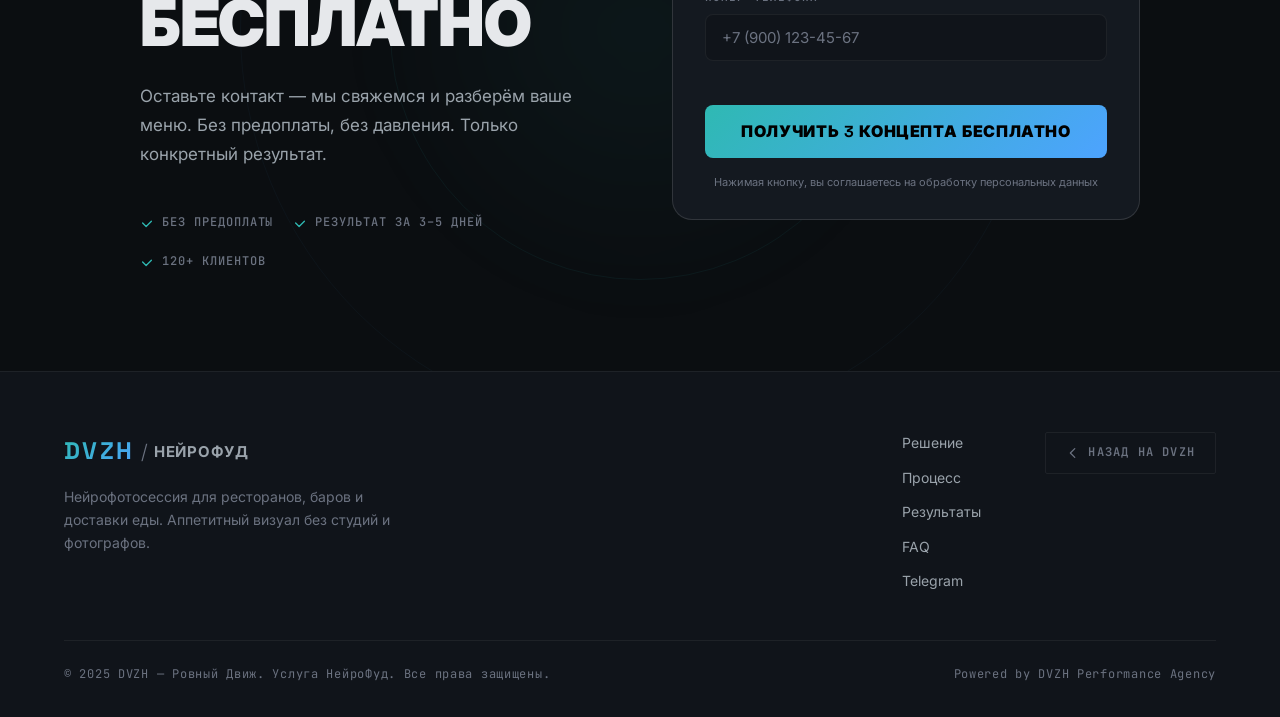
==== commit 75503518: "fix: смягчён тон блока Problem — деловой B2B-стиль Убраны агрессивные формулировки: 'сжигают выручку" ====
--- a/NeroFoodDVZH/index.html
+++ b/NeroFoodDVZH/index.html
@@ -397,7 +397,7 @@
             <div class="section-header" data-animate="fade-up">
                 <span class="section-tag">Знакомо?</span>
                 <h2 class="section-title">Почему продажи <span class="text-accent">стоят</span></h2>
-                <p class="section-desc">3 причины, почему плохие фото сжигают выручку каждый день</p>
+                <p class="section-desc">Почему фото блюд напрямую влияет на заказы</p>
             </div>
             <div class="problem__grid stagger-children" data-animate="fade-up">
                 <div class="problem__card card-glow">
@@ -409,8 +409,8 @@
                             <path d="M10 36l-2 4M38 36l2 4" stroke="currentColor" stroke-width="1.5" opacity="0.4"/>
                         </svg>
                     </div>
-                    <h3 class="problem__card-title">01 / Фото убивает аппетит</h3>
-                    <p class="problem__card-text">Смартфонный снимок под плохим светом — и блюдо выглядит как еда из столовой. Клиент закрывает приложение и заказывает у конкурента с красивыми фото. Каждый день, без остановки.</p>
+                    <h3 class="problem__card-title">01 / Фото формирует первое впечатление</h3>
+                    <p class="problem__card-text">Снимок при плохом свете снижает восприятие блюда — даже если оно отличное. Посетитель принимает решение за секунды, ориентируясь на визуал в меню или приложении.</p>
                 </div>
                 <div class="problem__card card-glow">
                     <div class="problem__card-icon">
@@ -421,7 +421,7 @@
                         </svg>
                     </div>
                     <h3 class="problem__card-title">02 / Съёмка стоит 50 000+ ₽</h3>
-                    <p class="problem__card-text">Фотограф, стилист, аренда студии, порча продуктов, отвлечение кухни. 3–4 недели ожидания. Результат устареет через сезон. И всё по новой. Это не вложение — это регулярный слив.</p>
+                    <p class="problem__card-text">Фотограф, стилист, аренда студии, отвлечение кухни — и 3–4 недели ожидания. Результат устаревает через сезон, и всё начинается заново. Для частых обновлений меню классическая съёмка может быть слишком дорогой и медленной.</p>
                 </div>
                 <div class="problem__card card-glow">
                     <div class="problem__card-icon">
@@ -432,8 +432,8 @@
                             <path d="M20 38l4-6 4 6" stroke="currentColor" stroke-width="1.5" opacity="0.4"/>
                         </svg>
                     </div>
-                    <h3 class="problem__card-title">03 / Конкуренты уже впереди</h3>
-                    <p class="problem__card-text">Алгоритмы Яндекс.Еды и Delivery Club поднимают выше карточки с качественным визуалом. Пока вы думаете — конкуренты уже обновились. Рейтинг падает без изменений в меню.</p>
+                    <h3 class="problem__card-title">03 / Визуал влияет на место в выдаче</h3>
+                    <p class="problem__card-text">Качественный визуал помогает карточке получать больше внимания, кликов и добавлений в корзину. Платформы учитывают конверсию карточки — актуальные фото работают на показатели.</p>
                 </div>
             </div>
         </div>
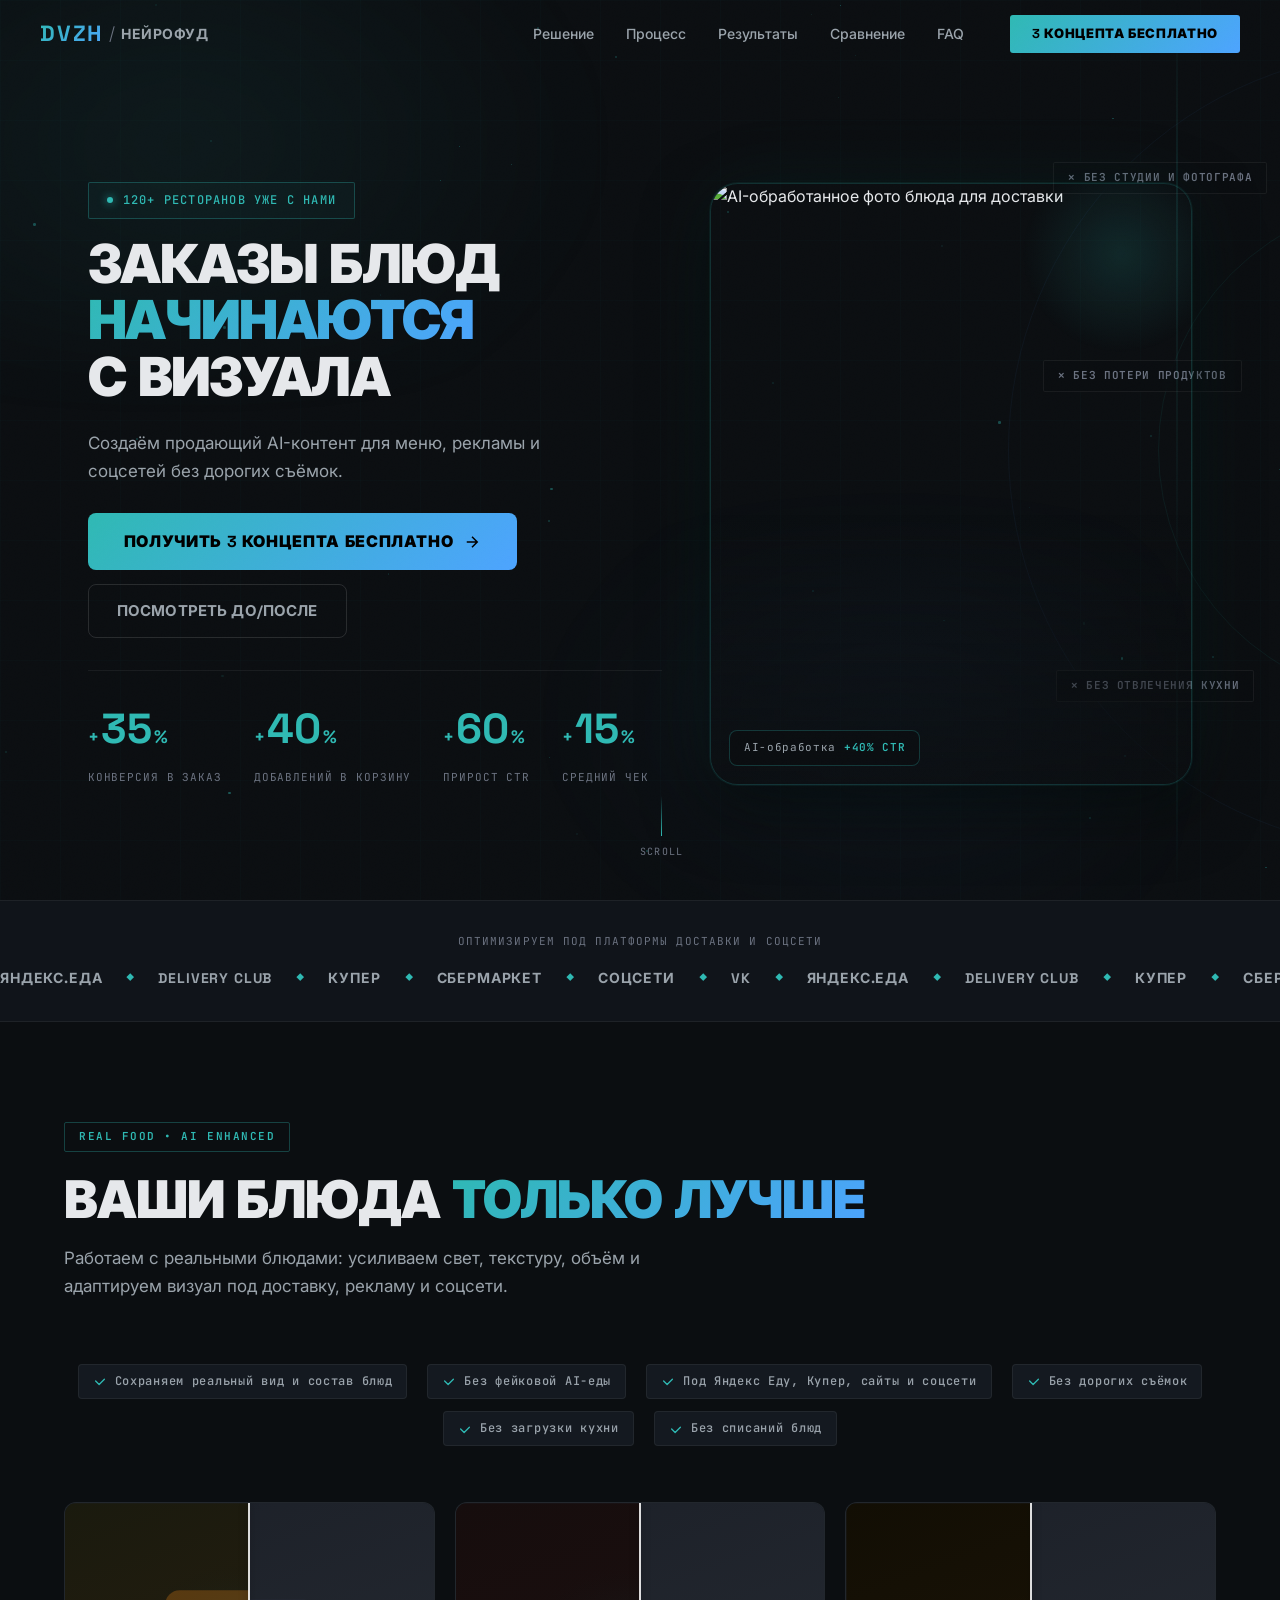
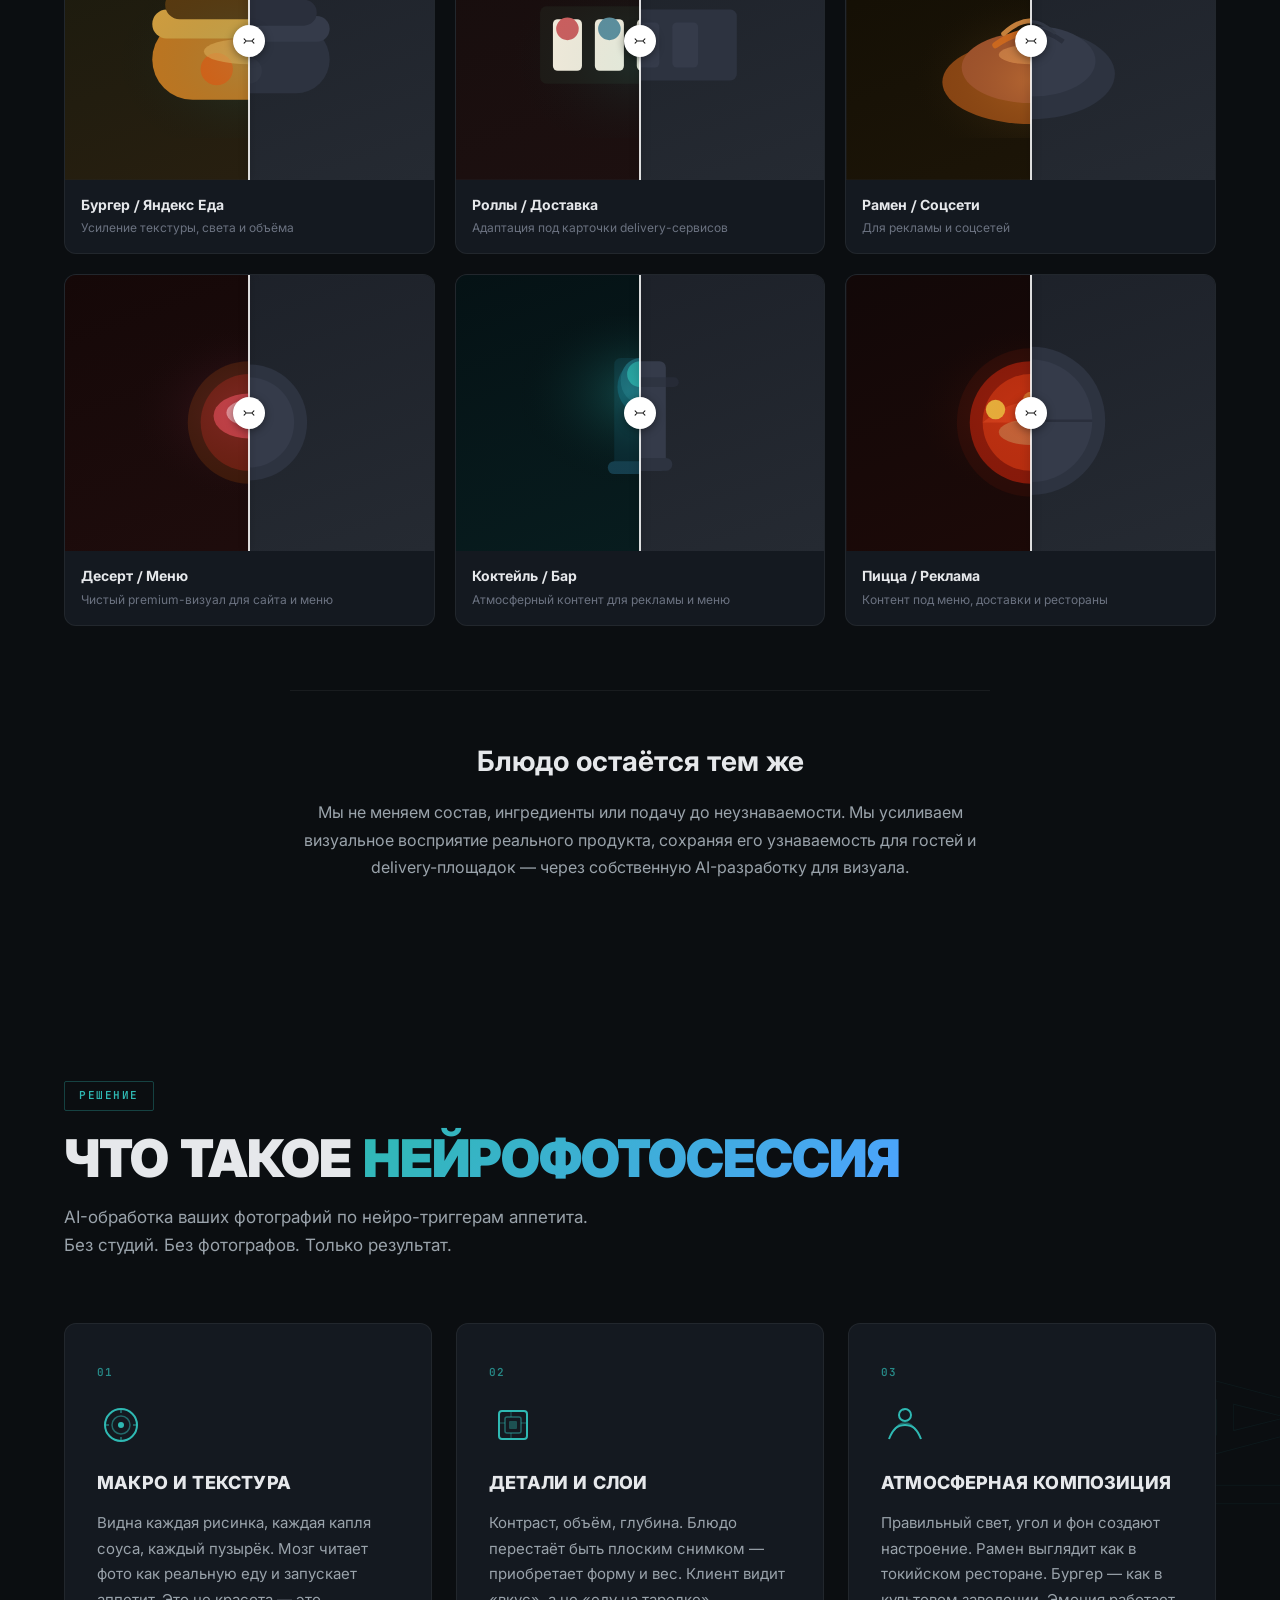
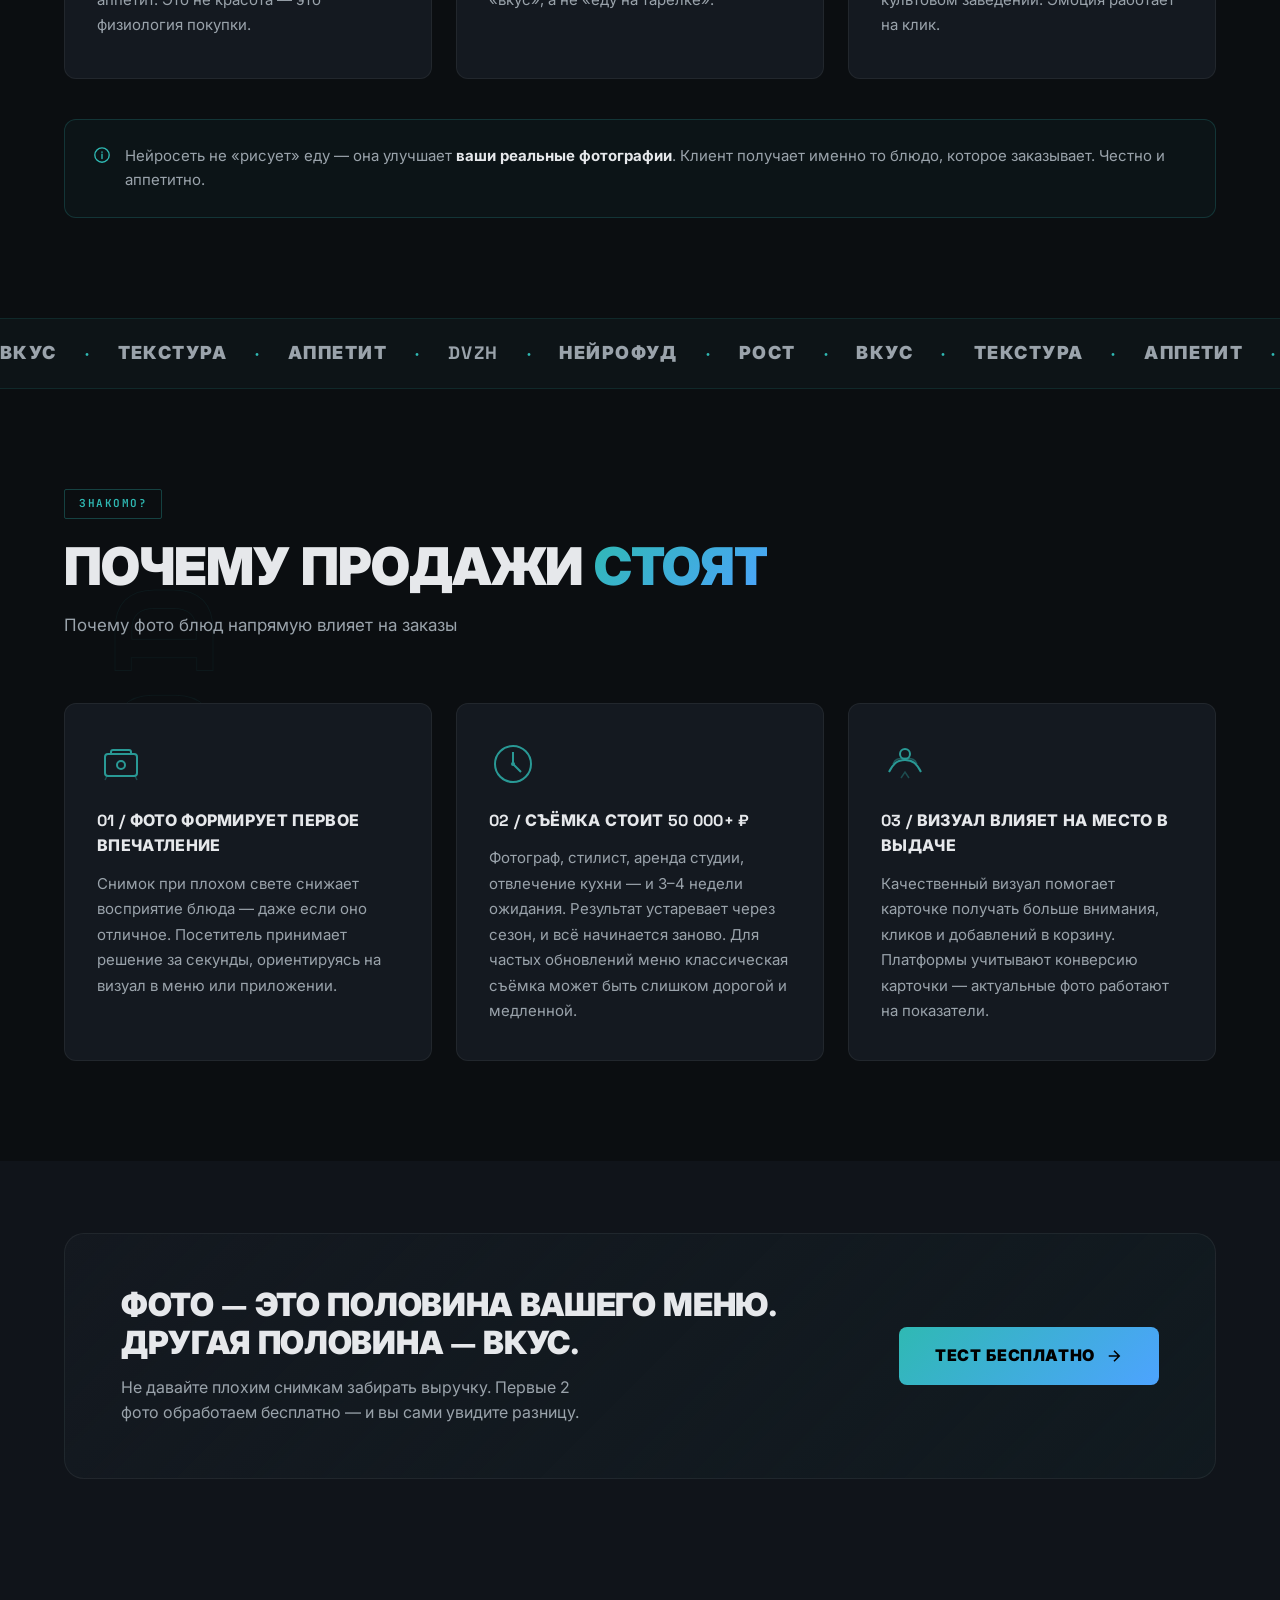
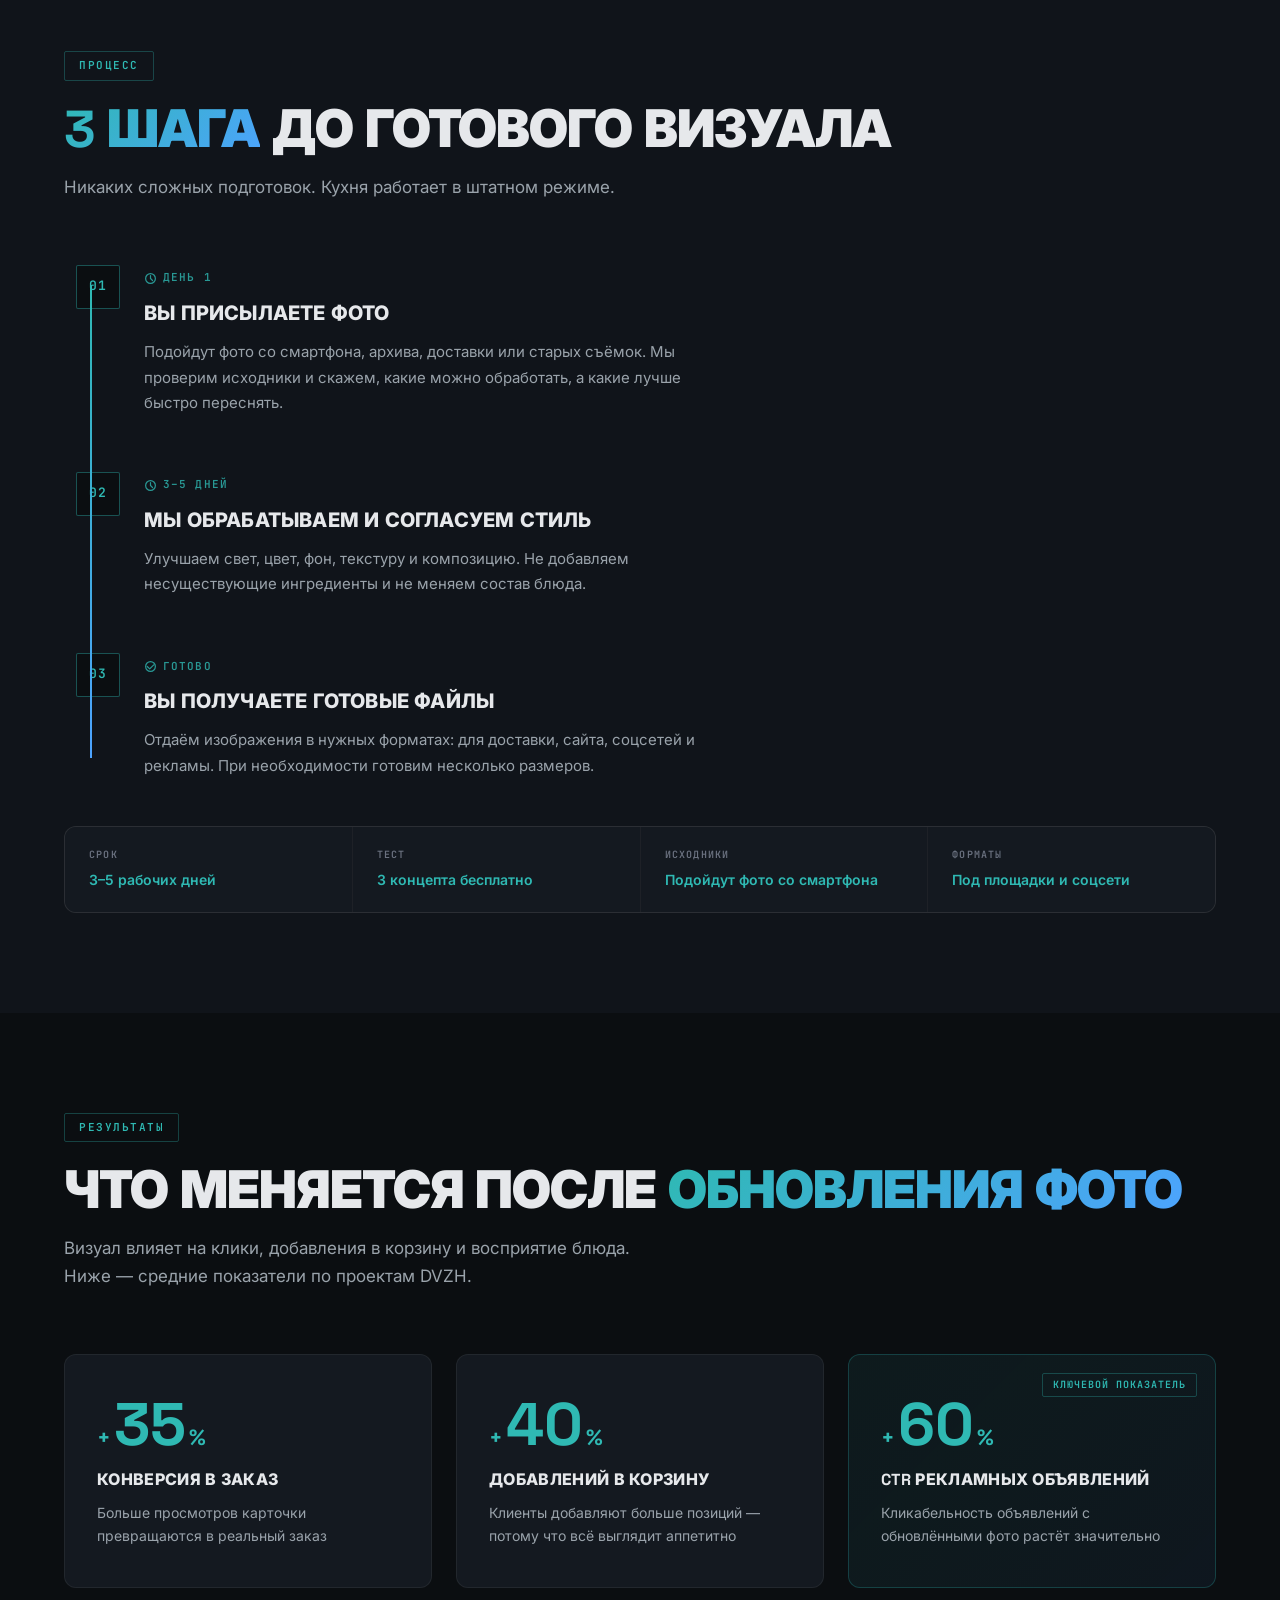
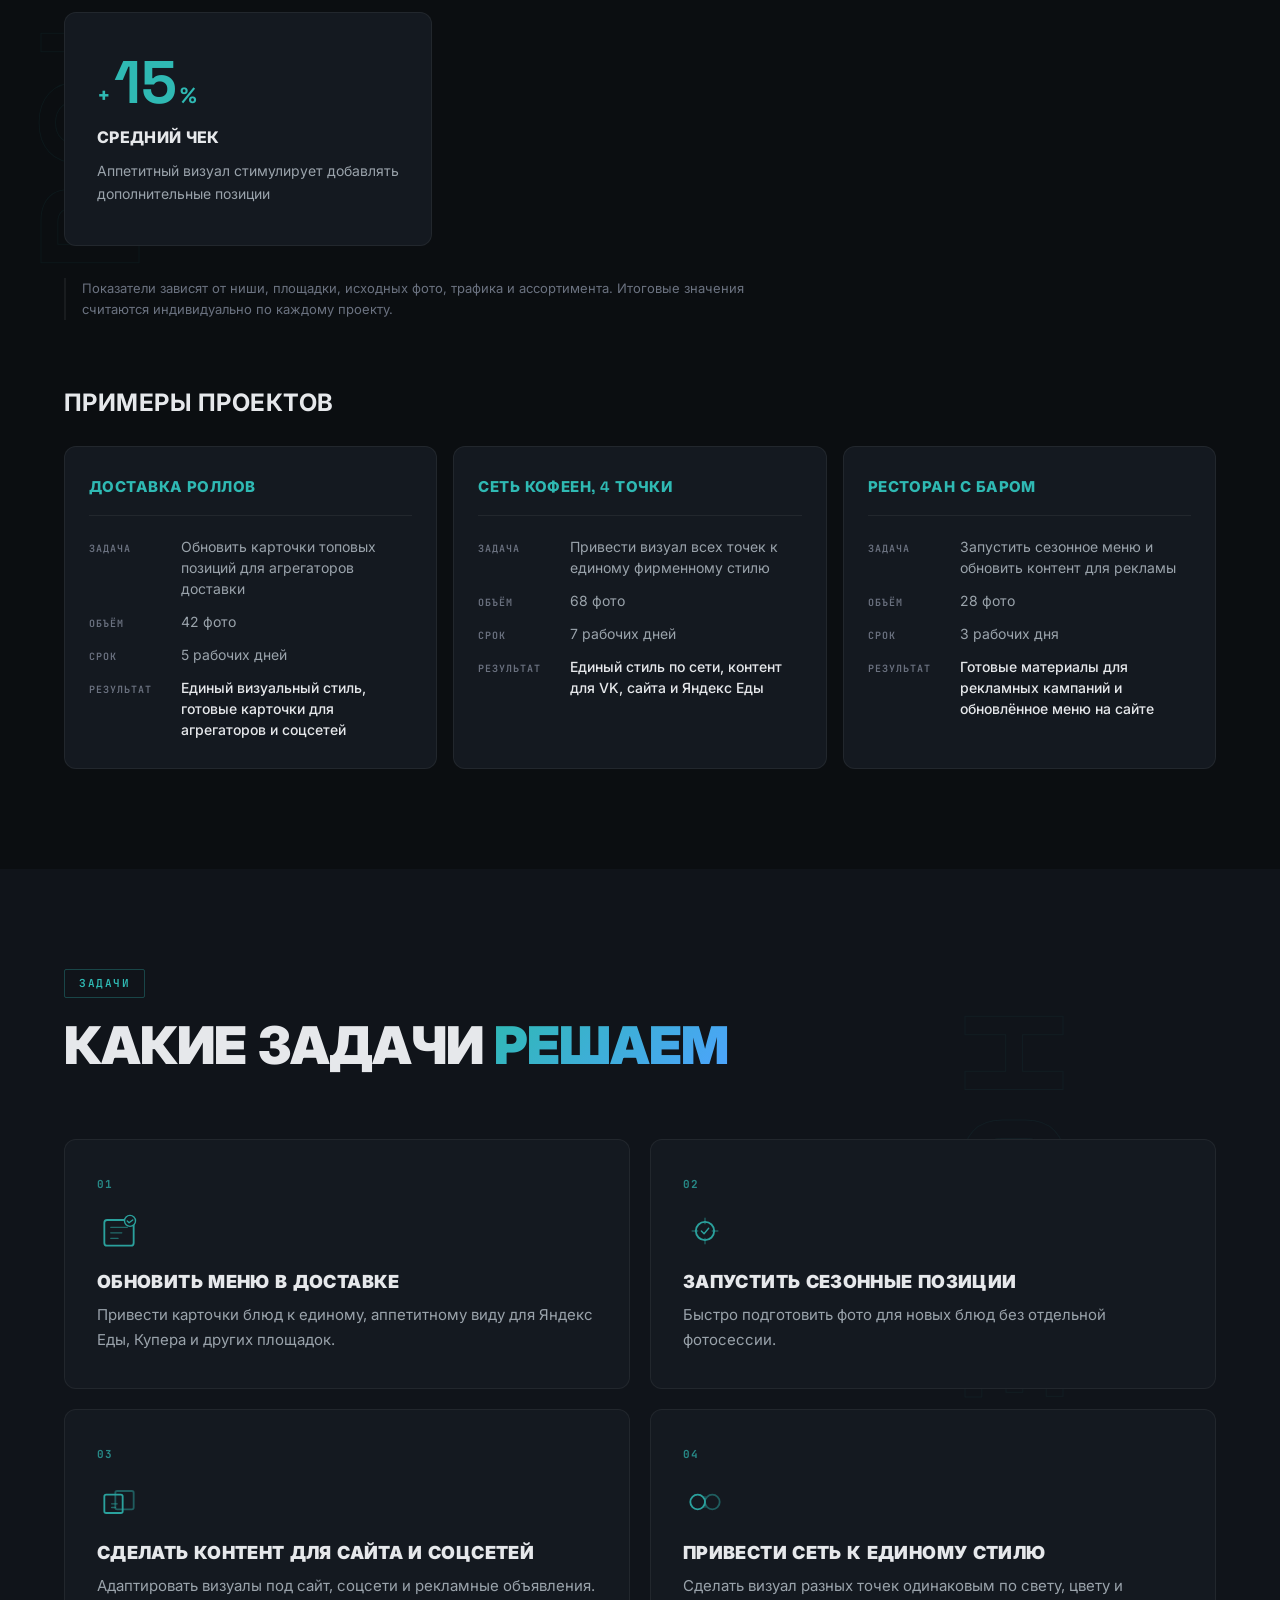
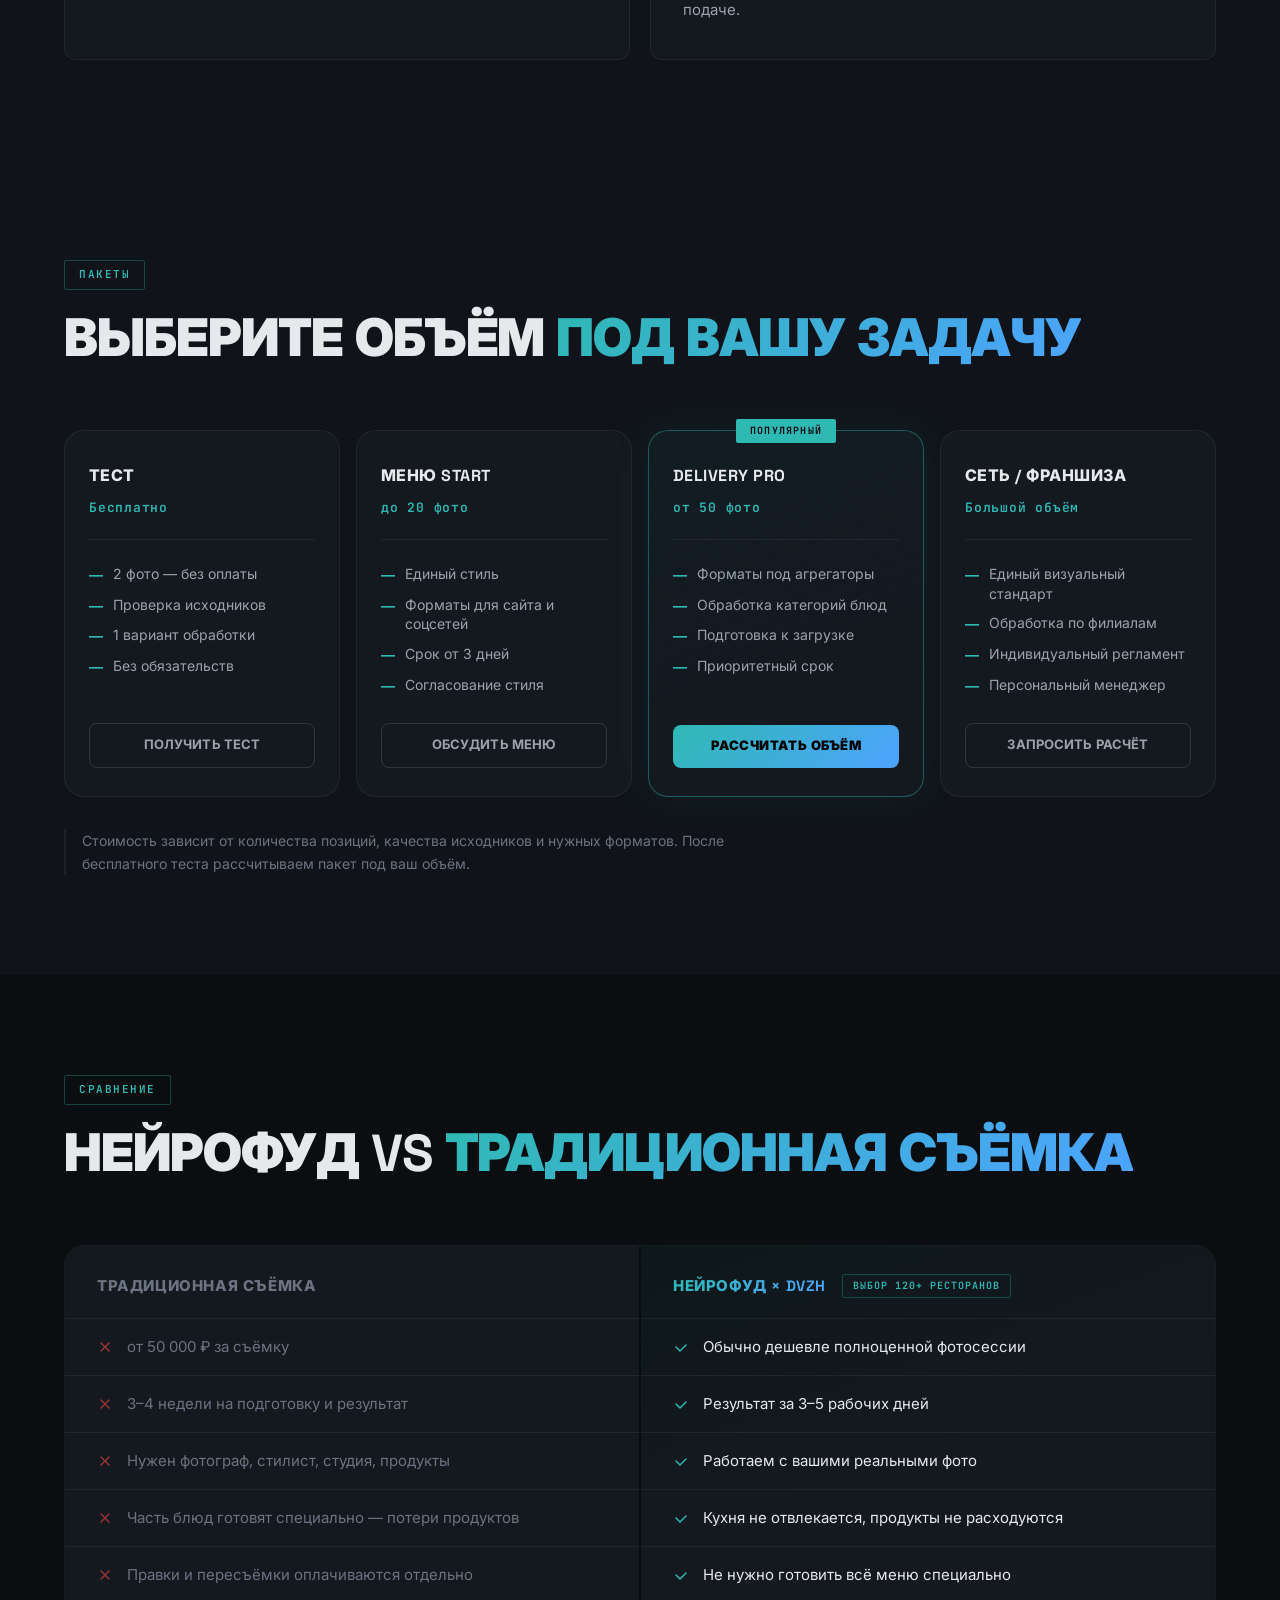
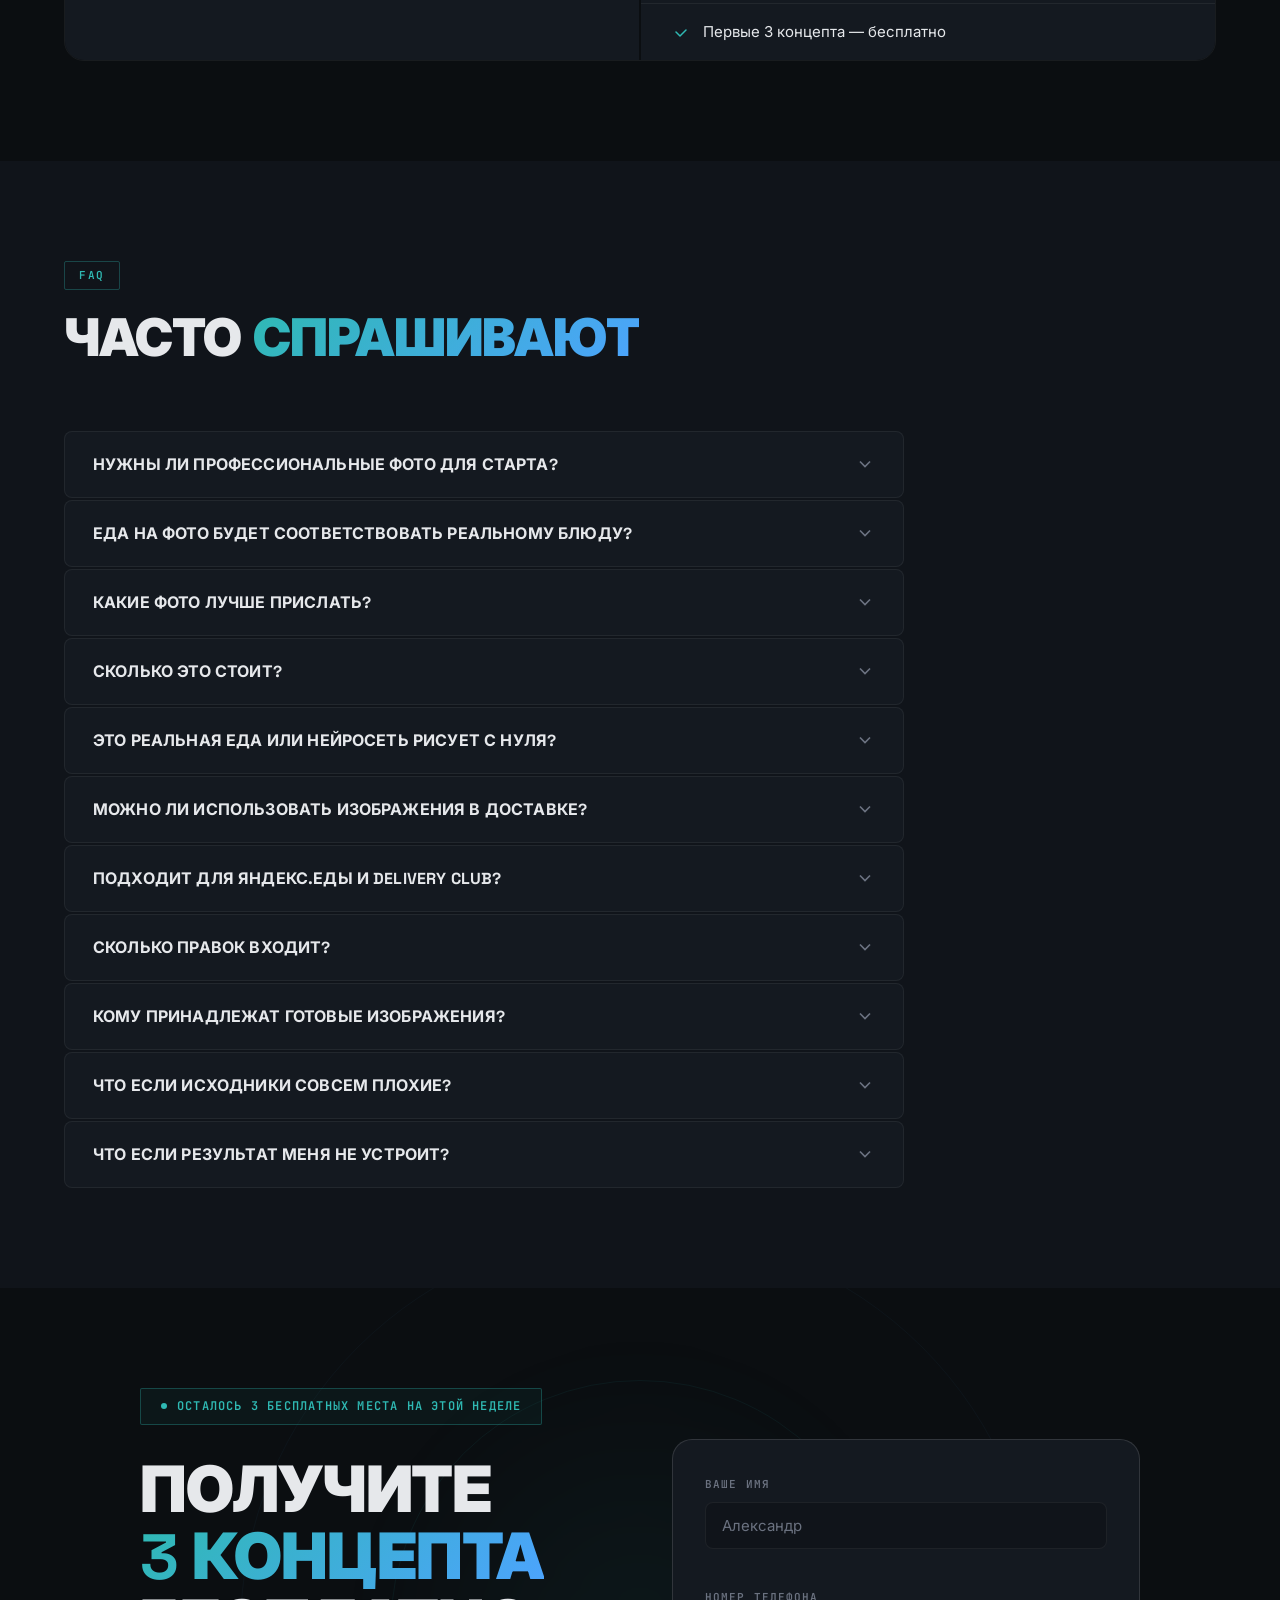
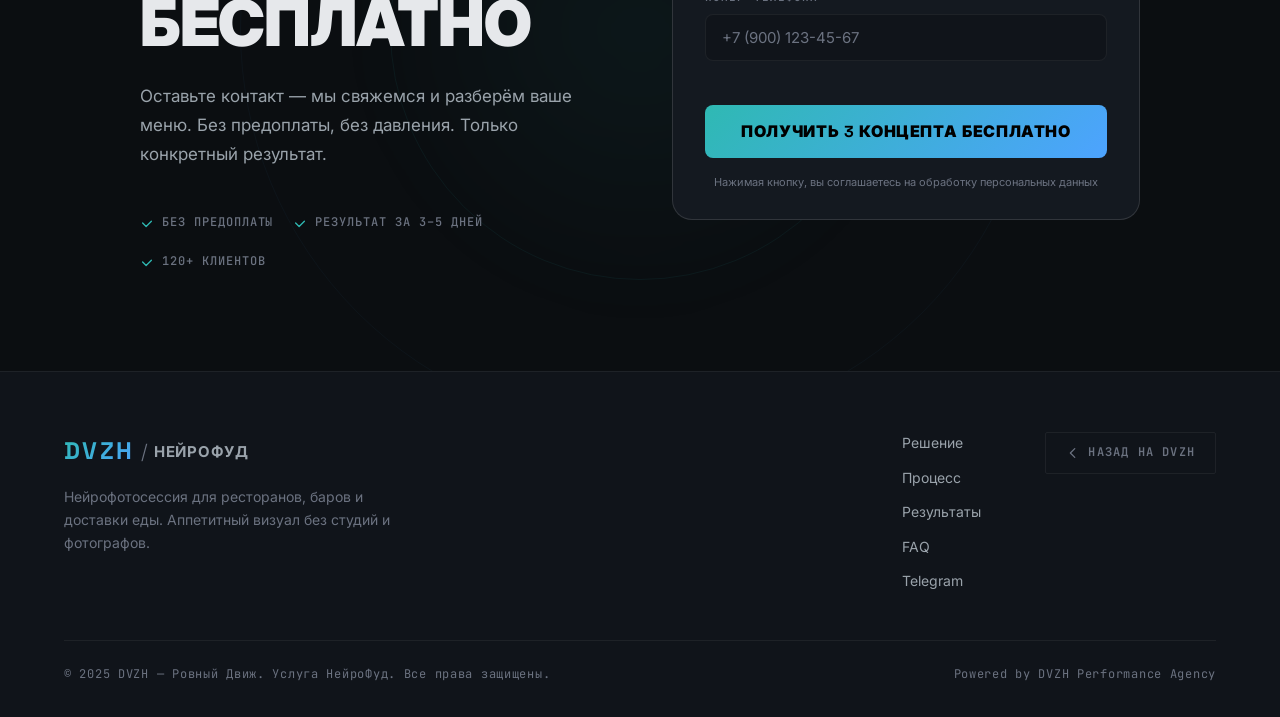
==== commit 23f84f9b: "fix: FAQ — убрана 'Без предоплаты', ROI заменён на 'стоимость' Co-Authored-By: Claude Sonnet 4.6 <no" ====
--- a/NeroFoodDVZH/index.html
+++ b/NeroFoodDVZH/index.html
@@ -913,7 +913,7 @@
                         <svg class="faq__chevron" viewBox="0 0 24 24" fill="none" stroke="currentColor" stroke-width="2"><path d="M6 9l6 6 6-6"/></svg>
                     </button>
                     <div class="faq__answer">
-                        <p>Стоимость зависит от количества позиций и выбранного пакета. Первые 3 концепта — бесплатно. Обсудим индивидуально: оцениваем ваш объём и считаем ROI ещё до старта. Без предоплаты.</p>
+                        <p>Стоимость зависит от количества позиций и выбранного пакета. Первые 3 концепта — бесплатно. Обсудим индивидуально: оцениваем ваш объём и считаем стоимость ещё до старта.</p>
                     </div>
                 </div>
 
